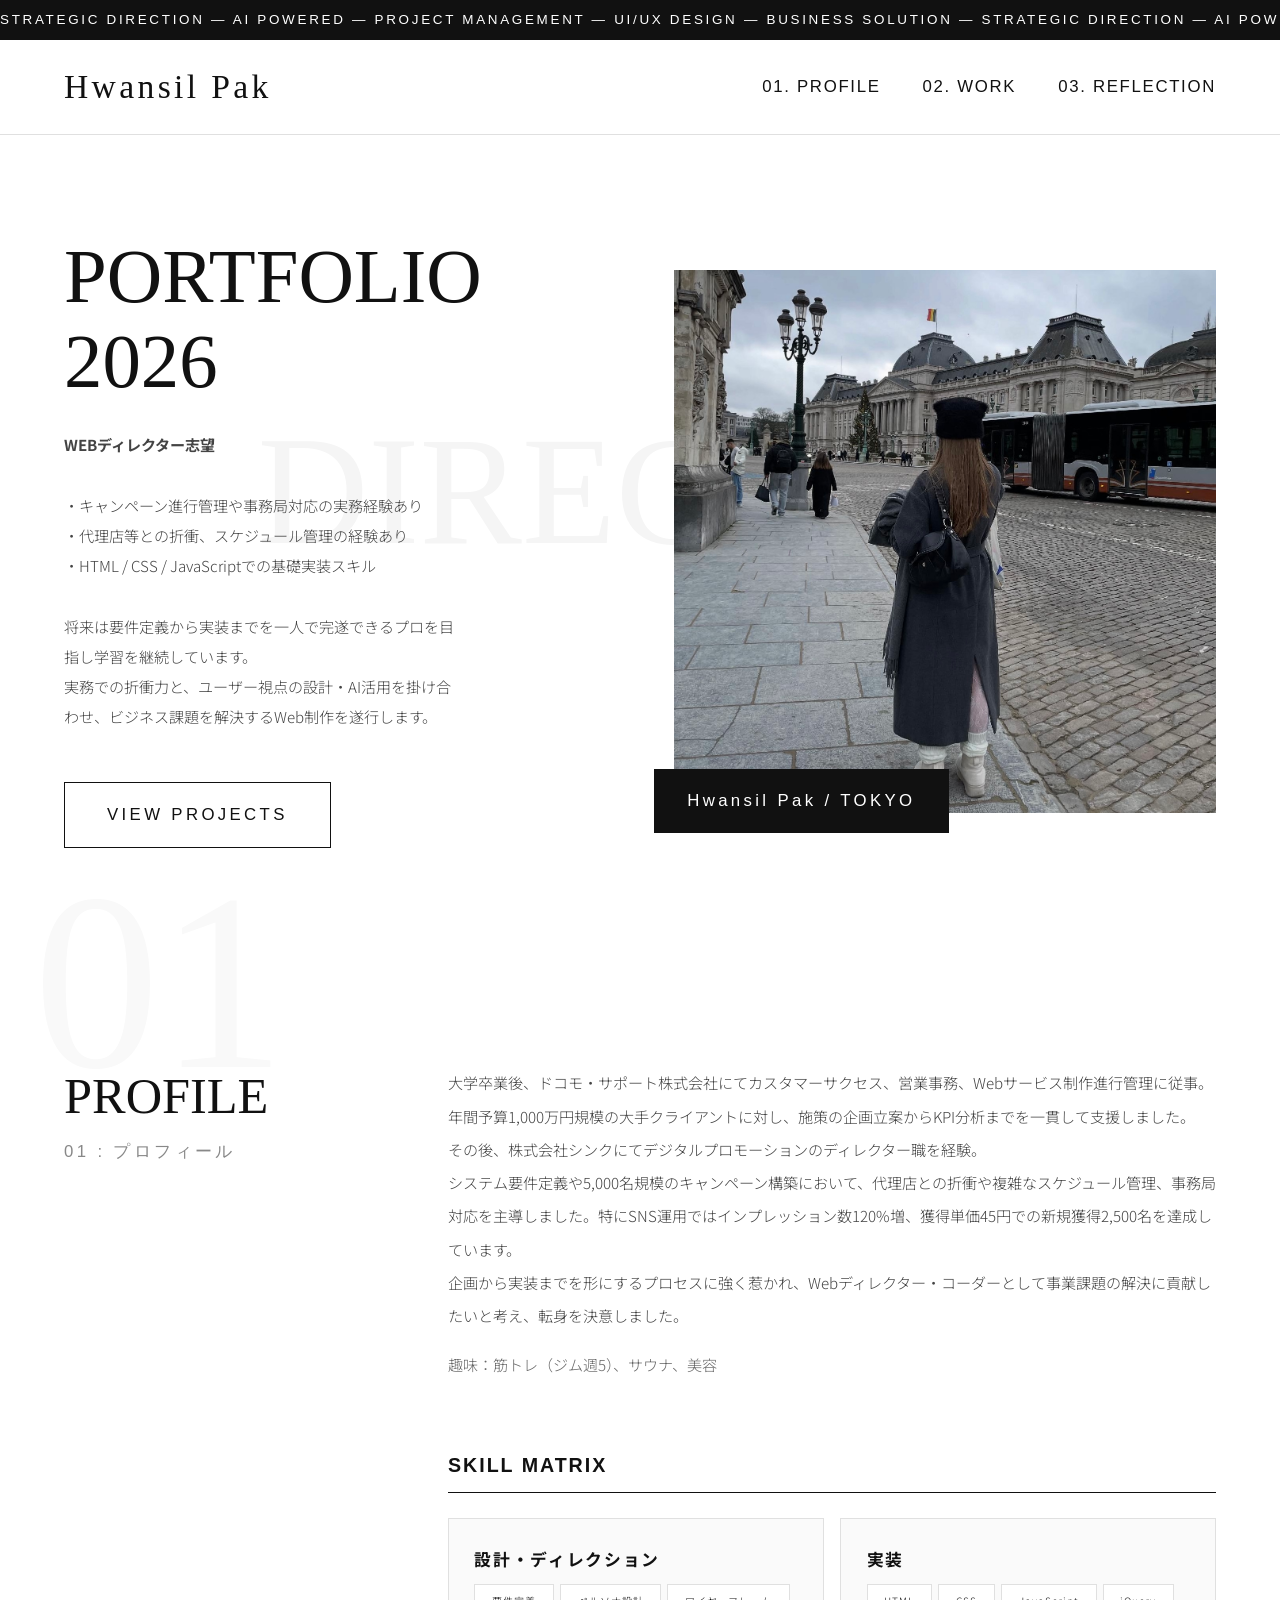
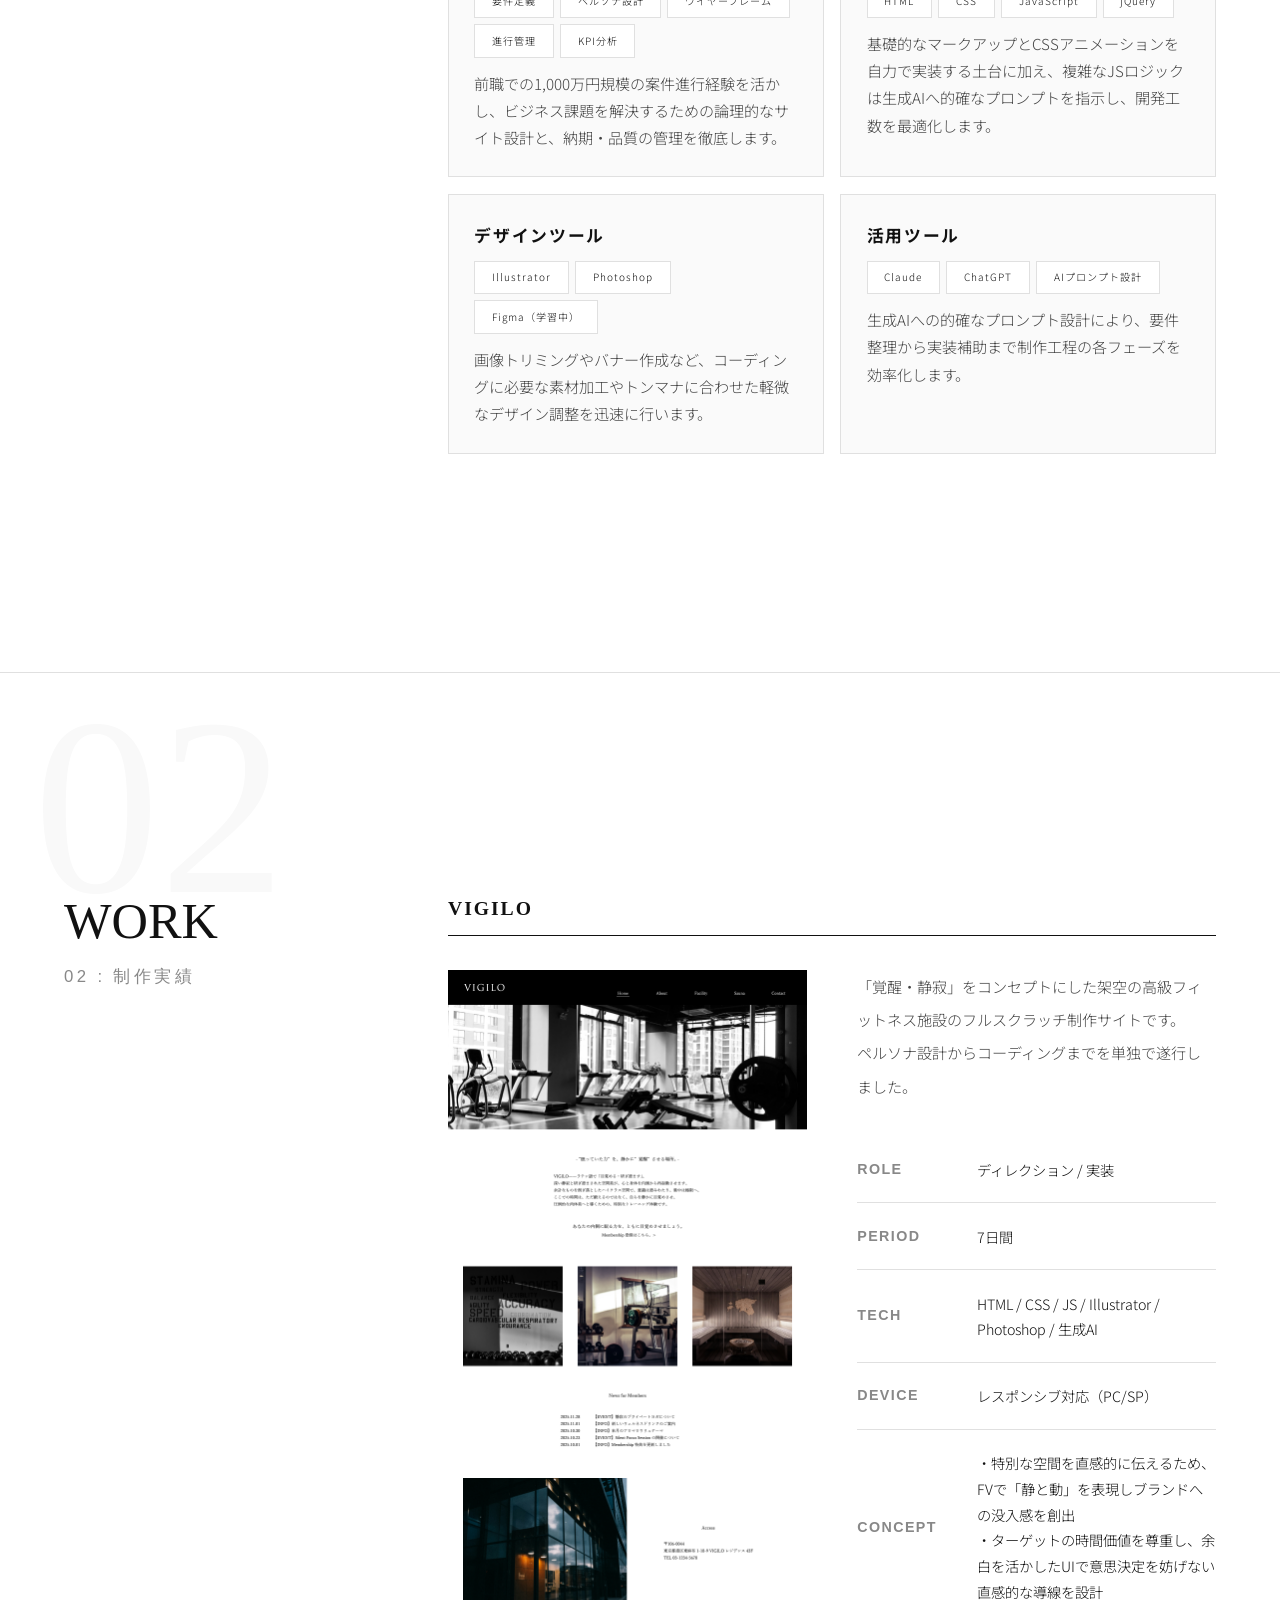
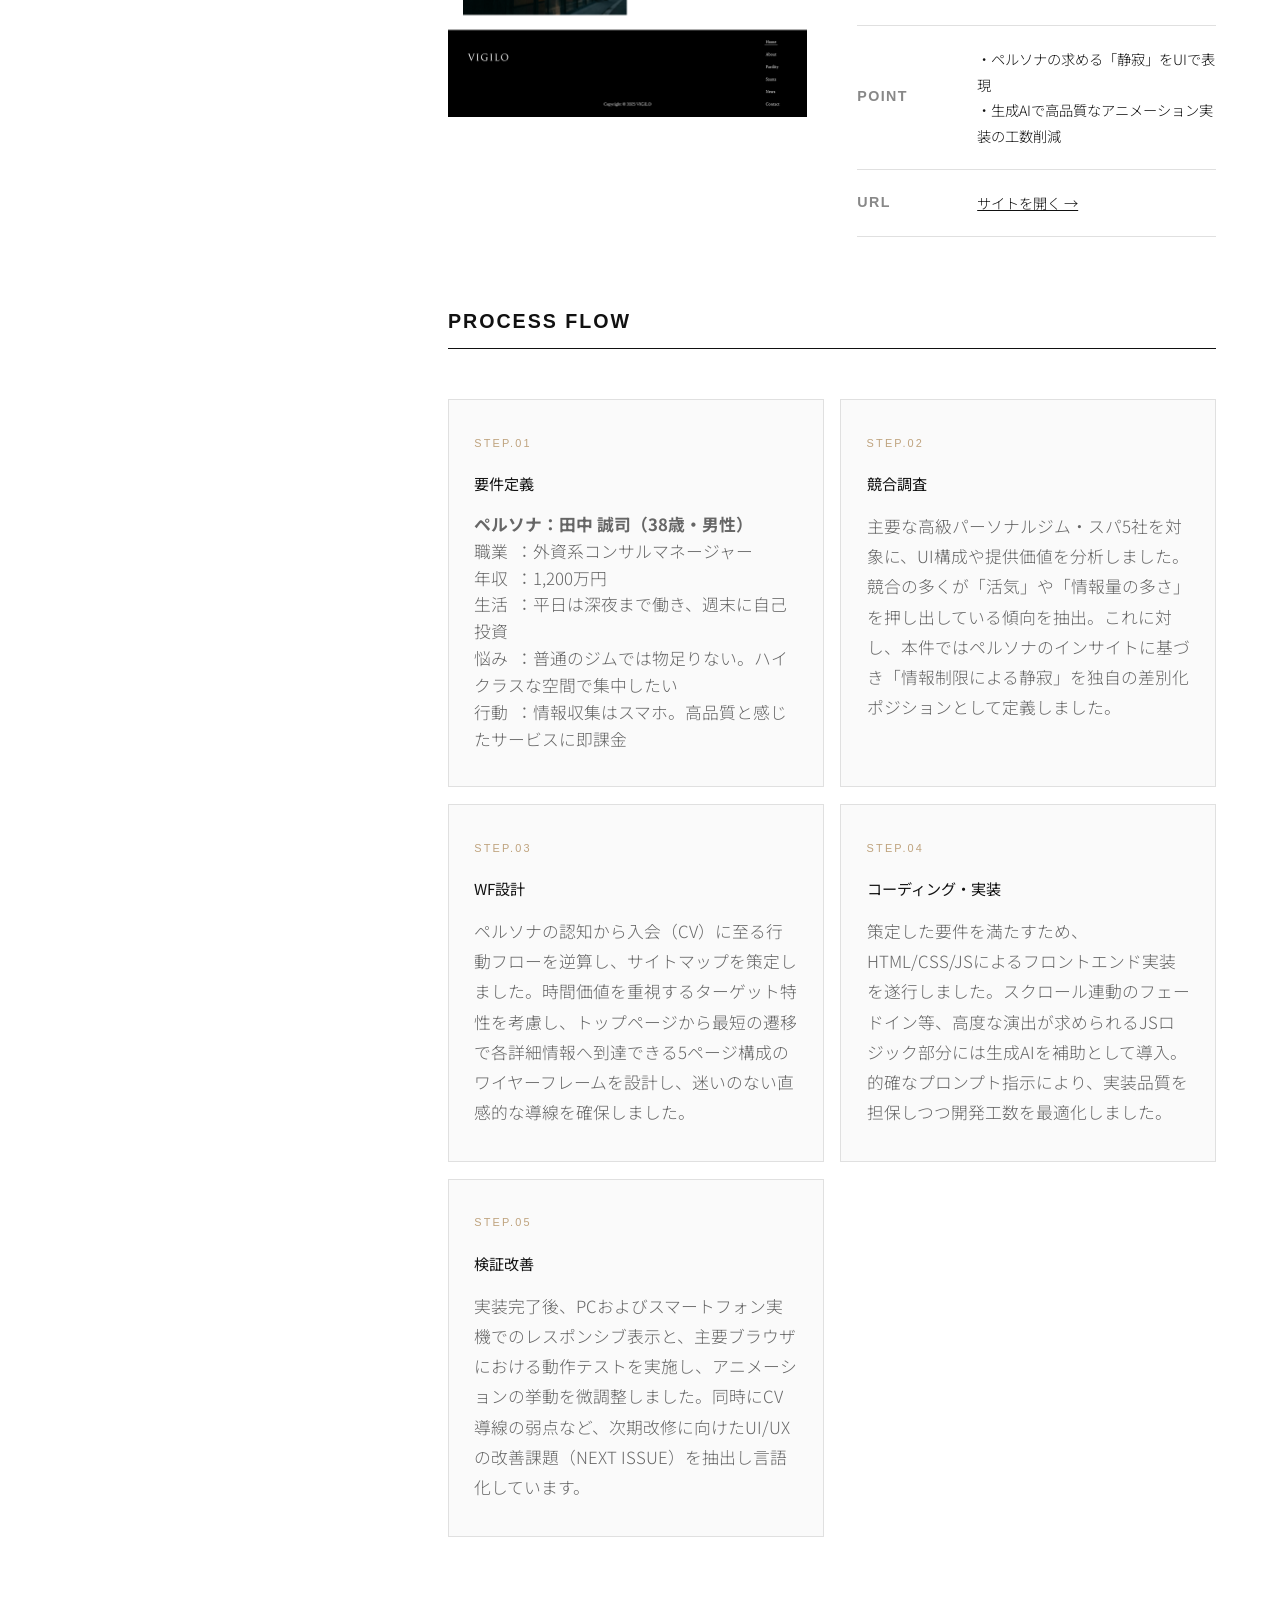
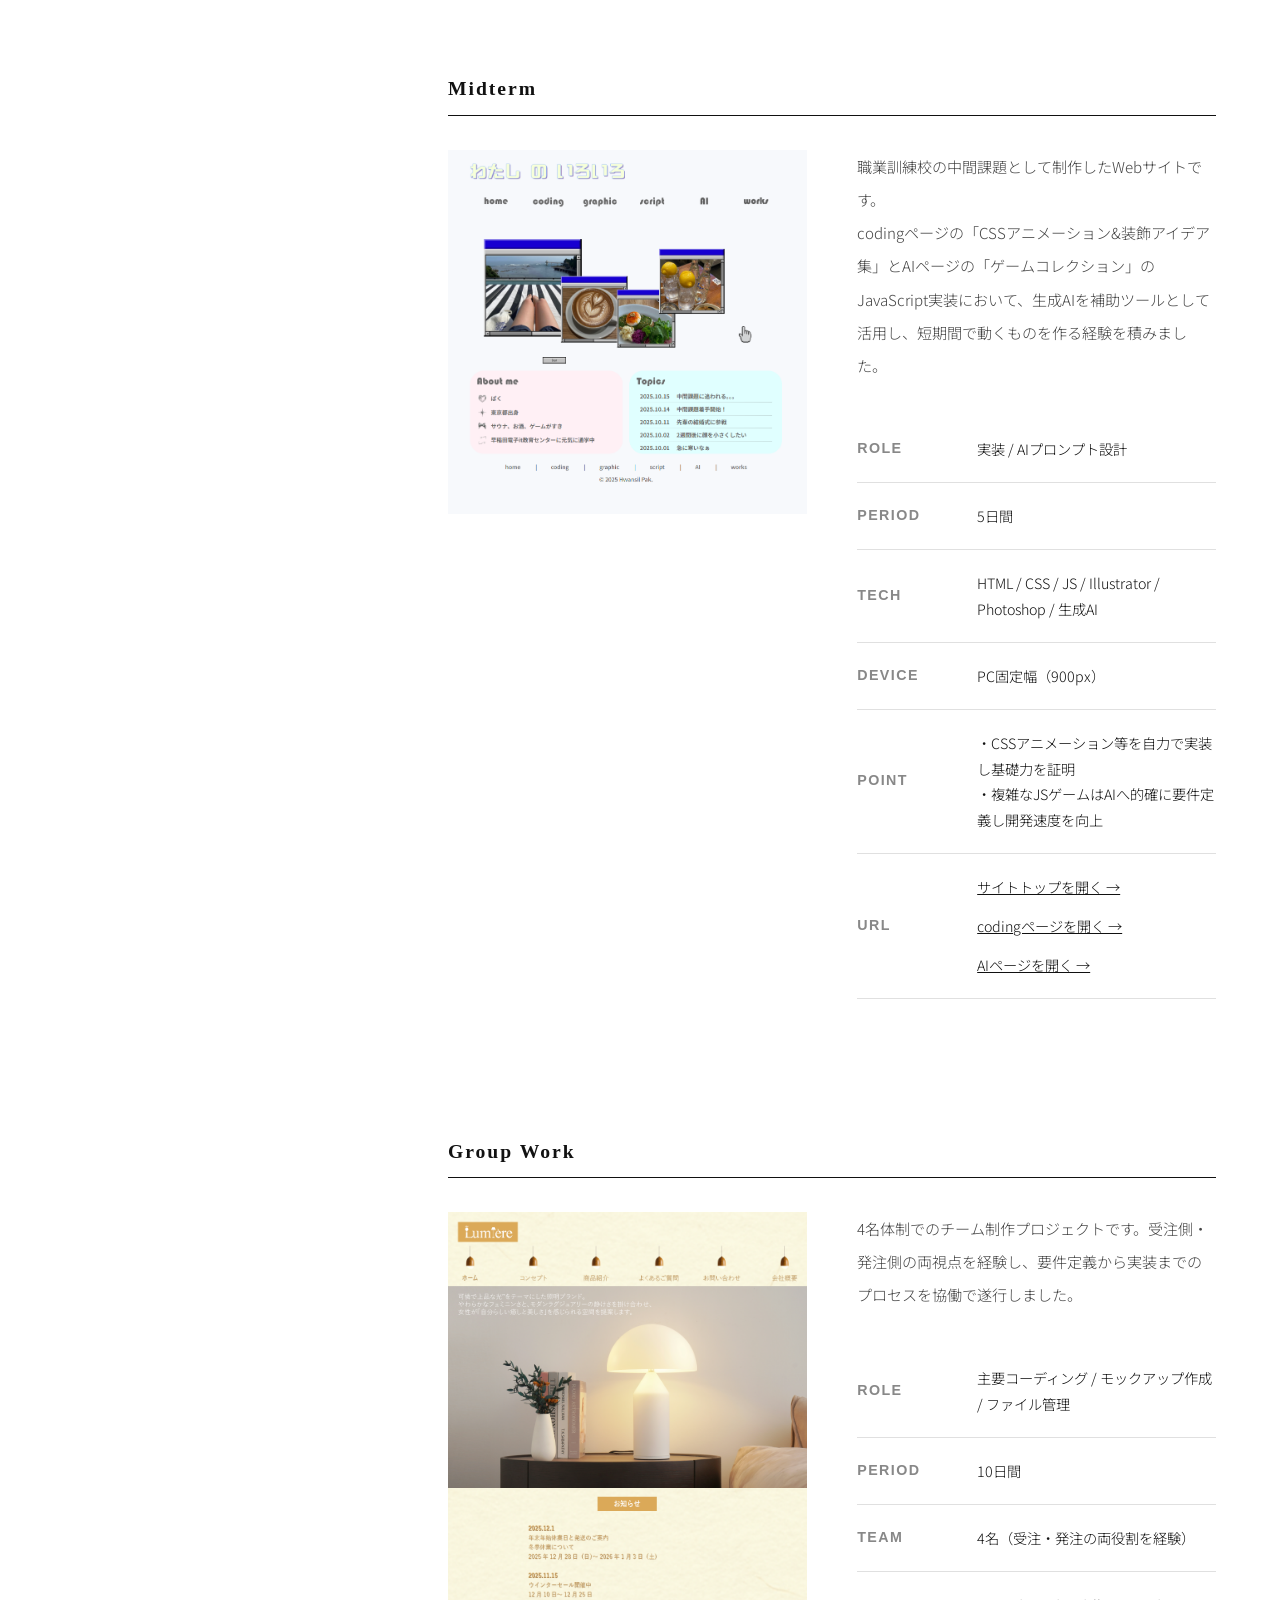
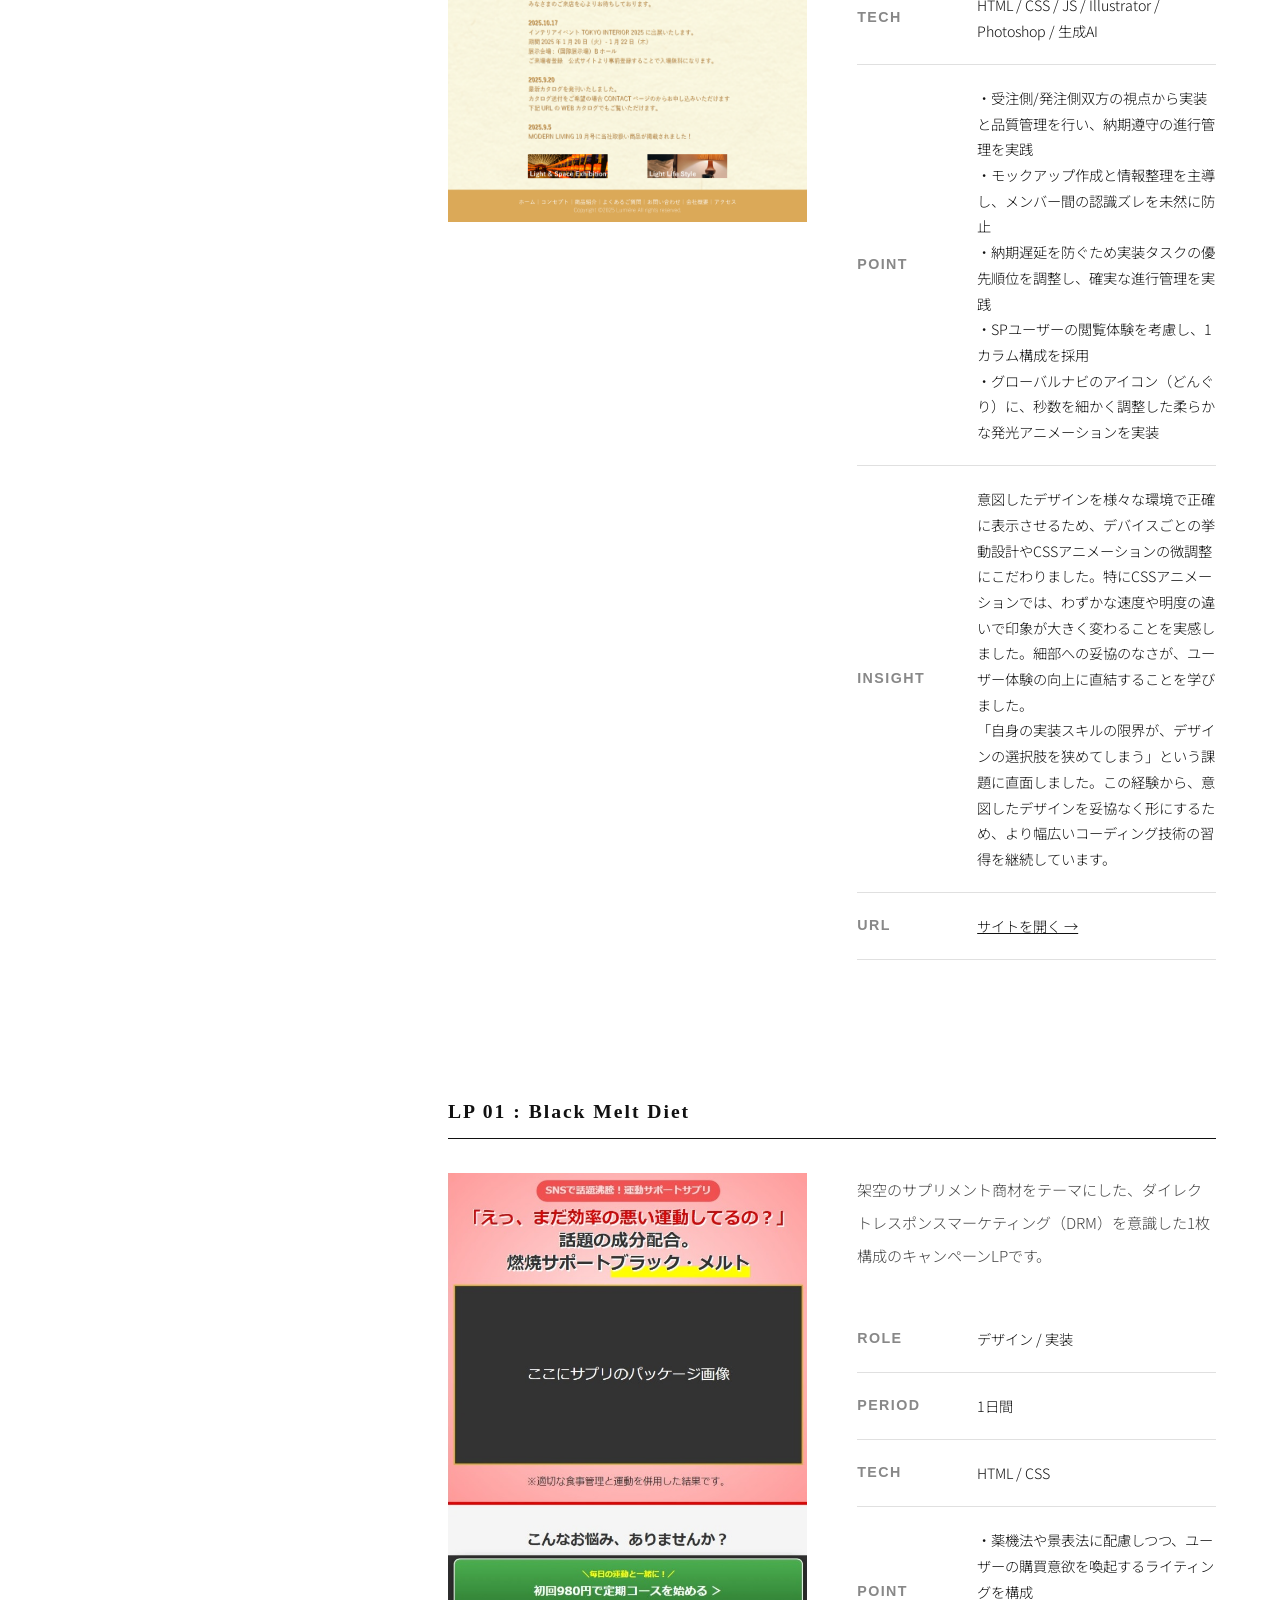
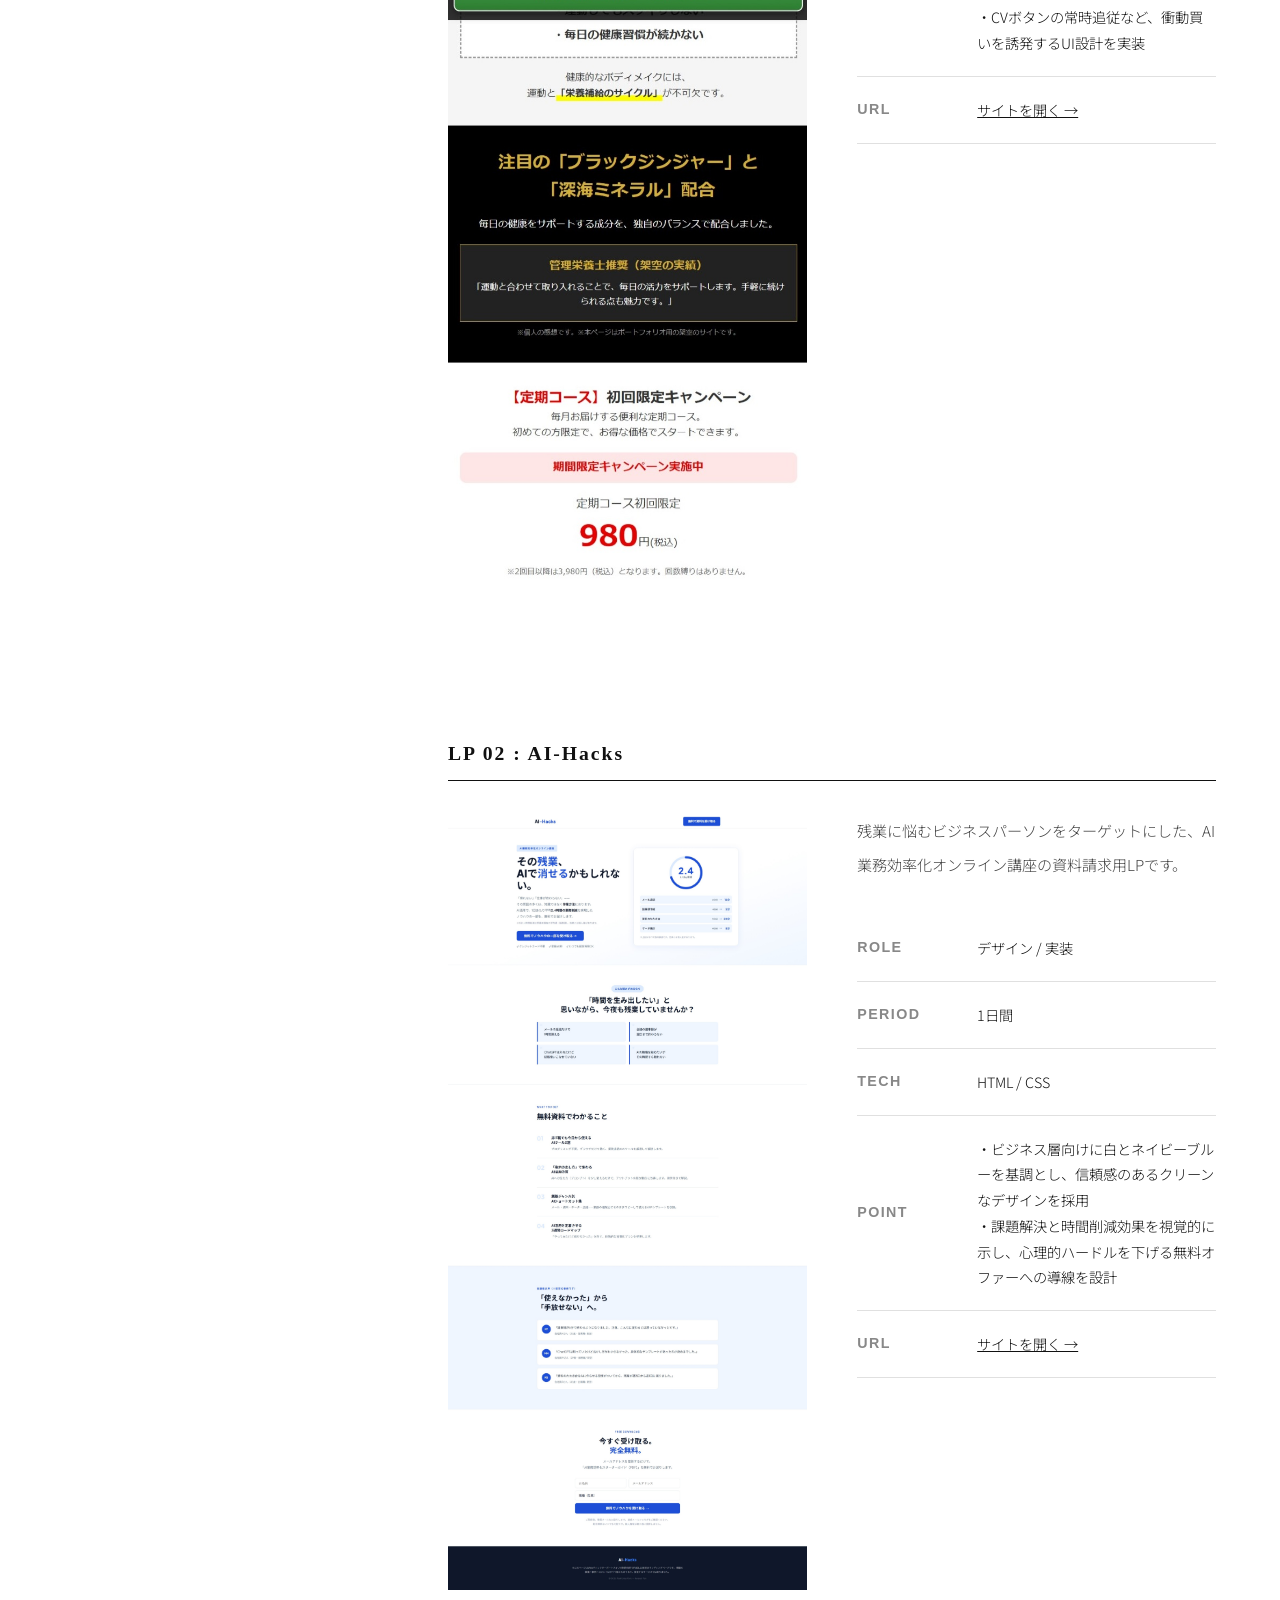
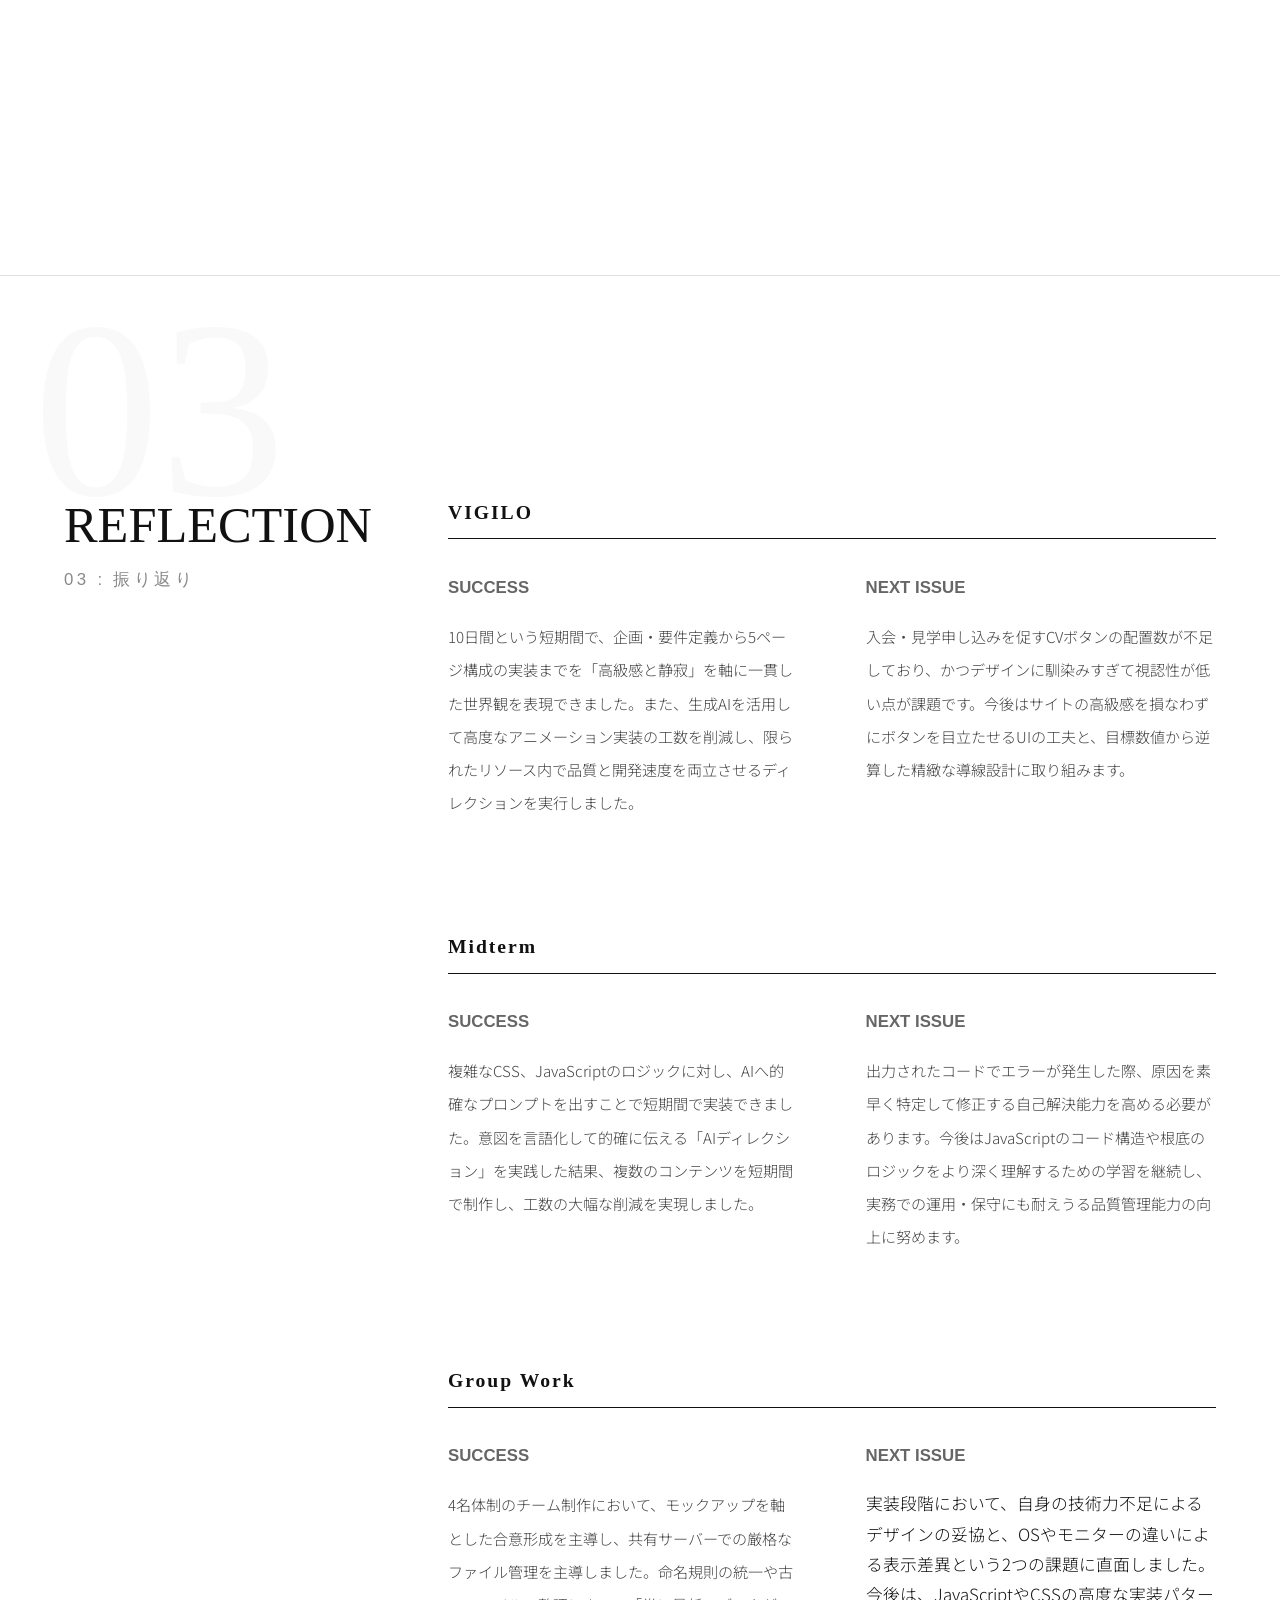
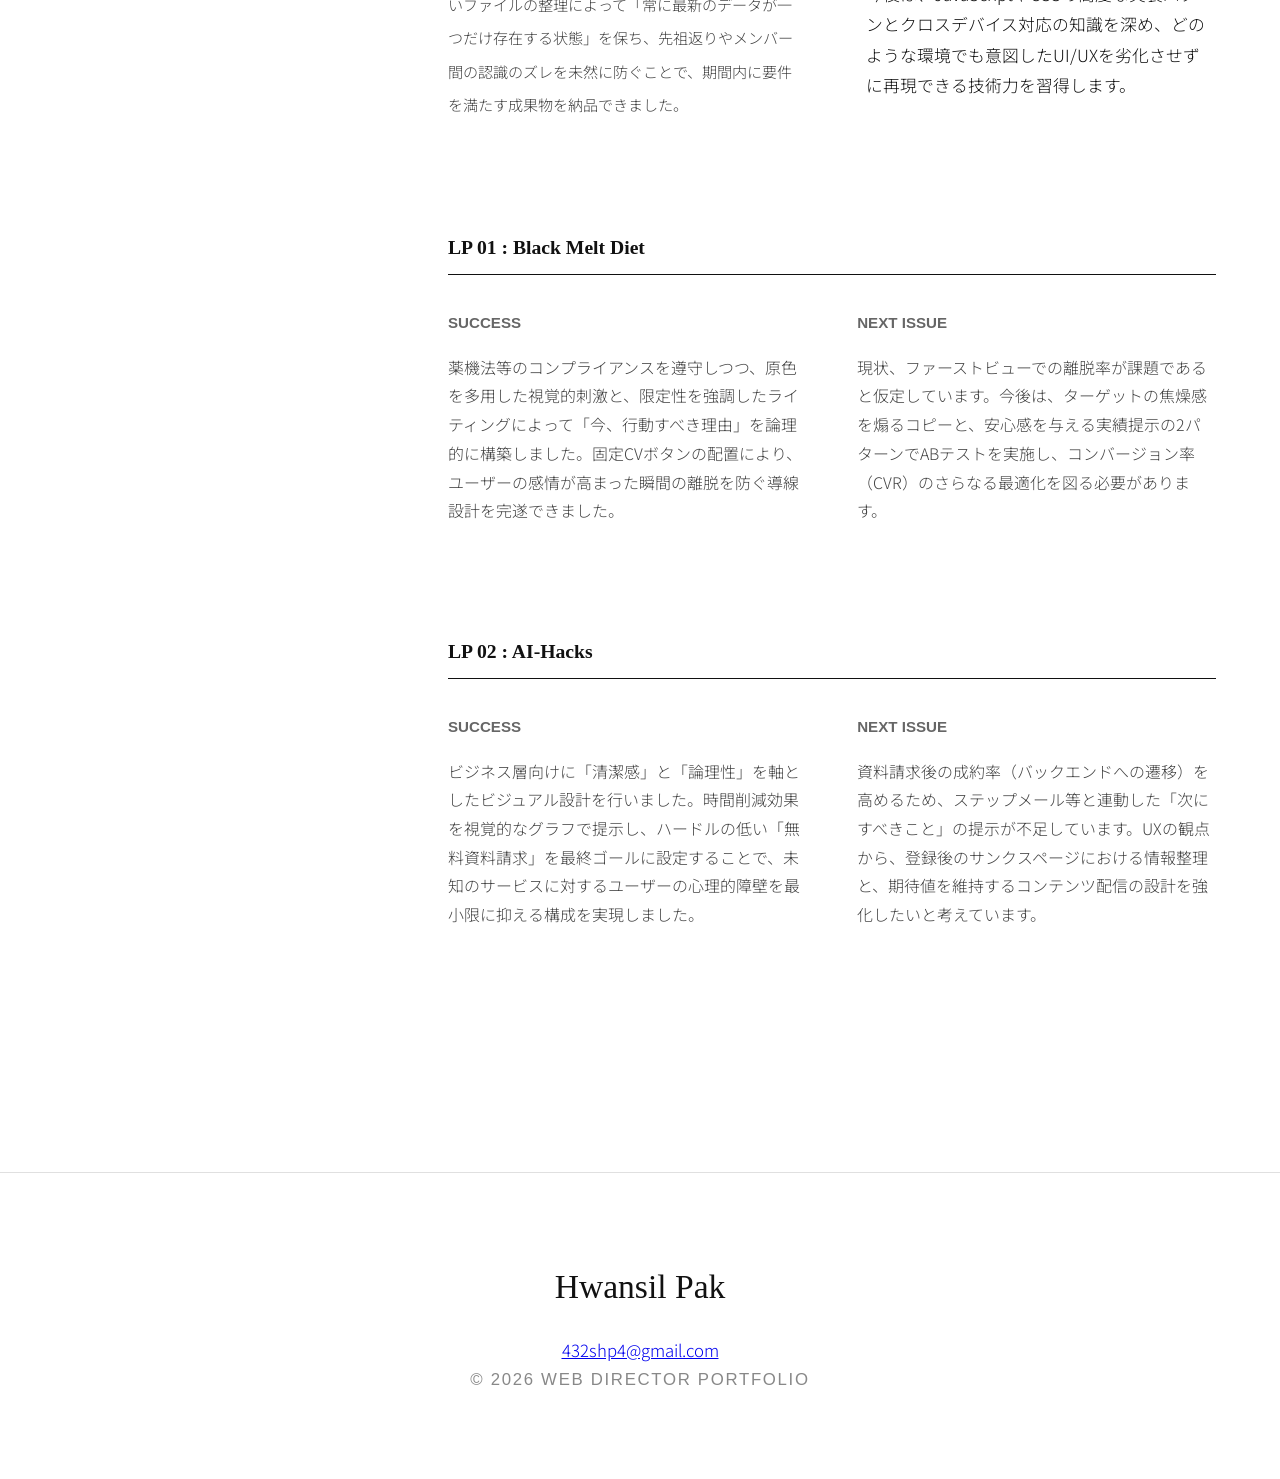
==== index.html @ da38ed12 "Add files via upload" ====
<!DOCTYPE html>
<html lang="ja">
<head>
<meta charset="UTF-8">
<meta name="viewport" content="width=device-width, initial-scale=1.0">
<title>Hwansil Pak | WEB Director Portfolio</title>
<link rel="stylesheet" href="style.css">
</head>
<body>

<div class="marquee-container">
  <div class="marquee-text">
    STRATEGIC DIRECTION — AI POWERED — PROJECT MANAGEMENT — UI/UX DESIGN — BUSINESS SOLUTION — 
    STRATEGIC DIRECTION — AI POWERED — PROJECT MANAGEMENT — UI/UX DESIGN — BUSINESS SOLUTION — 
  </div>
</div>

<nav>
  <a href="#" class="nav-logo en-serif">Hwansil Pak</a>
  <ul class="nav-links en-sans">
    <li><a href="#keyword01">01. Profile</a></li>
    <li><a href="#keyword02">02. Work</a></li>
    <li><a href="#keyword03">03. Reflection</a></li>
  </ul>
</nav>

<section class="hero">
  <div class="hero-bg-text en-serif">DIRECTOR</div>
  <div class="hero-grid">
    <div class="hero-left">
      <h1 class="en-serif">PORTFOLIO<br>2026</h1>
      <p style="margin-bottom: 3rem; line-height: 2;">
        <strong>WEBディレクター志望</strong><br><br>
        ・キャンペーン進行管理や事務局対応の実務経験あり<br>
        ・代理店等との折衝、スケジュール管理の経験あり<br>
        ・HTML / CSS / JavaScriptでの基礎実装スキル<br><br>
        将来は要件定義から実装までを一人で完遂できるプロを目指し学習を継続しています。<br>
        実務での折衝力と、ユーザー視点の設計・AI活用を掛け合わせ、ビジネス課題を解決するWeb制作を遂行します。
      </p>
      <a href="#keyword02" class="hero-btn en-sans">View Projects</a>
    </div>
    <div class="hero-right">
      <div class="img-placeholder">
        <img src="images/profile.jpg" alt="profileimage">
      </div>
      <div class="hero-tag en-sans">Hwansil Pak / TOKYO</div>
    </div>
  </div>
</section>

<section class="fashion-sec" id="keyword01">
  <div class="bg-num en-serif">01</div>
  <div class="sec-inner">
    <div class="sec-title">
      <h2 class="en-serif">PROFILE</h2>
      <span class="en-sans">01 : プロフィール</span>
    </div>
    
    <div>
      <div style="margin-bottom: 4rem;">
        <p class="phil-text">
          大学卒業後、ドコモ・サポート株式会社にてカスタマーサクセス、営業事務、Webサービス制作進行管理に従事。<br>
          年間予算1,000万円規模の大手クライアントに対し、施策の企画立案からKPI分析までを一貫して支援しました。<br>
          その後、株式会社シンクにてデジタルプロモーションのディレクター職を経験。<br>
          システム要件定義や5,000名規模のキャンペーン構築において、代理店との折衝や複雑なスケジュール管理、事務局対応を主導しました。特にSNS運用ではインプレッション数120%増、獲得単価45円での新規獲得2,500名を達成しています。<br>
          企画から実装までを形にするプロセスに強く惹かれ、Webディレクター・コーダーとして事業課題の解決に貢献したいと考え、転身を決意しました。<br>
          <span style="display:block; margin-top:1em; color:#666;">趣味：筋トレ（ジム週5）、サウナ、美容</span>
        </p>
      </div>
      
      <div>
        <h3 class="en-sans" style="letter-spacing: 0.1em; border-bottom: 1px solid var(--ink); padding-bottom: 0.5rem;">SKILL MATRIX</h3>
        <div style="display:grid; grid-template-columns: repeat(auto-fit, minmax(280px, 1fr)); gap:1rem; margin-top:1.5rem;">

          <div class="process-box" style="padding:1.5rem;">
            <p style="font-weight:bold; letter-spacing:0.1em; margin:0 0 10px; color:var(--ink);">設計・ディレクション</p>
            <div style="display:flex; flex-wrap:wrap; gap:6px; margin-bottom:12px;">
              <span class="chip">要件定義</span>
              <span class="chip">ペルソナ設計</span>
              <span class="chip">ワイヤーフレーム</span>
              <span class="chip">進行管理</span>
              <span class="chip">KPI分析</span>
            </div>
            <p class="phil-text" style="line-height:1.8; margin:0;">
              前職での1,000万円規模の案件進行経験を活かし、ビジネス課題を解決するための論理的なサイト設計と、納期・品質の管理を徹底します。
            </p>
          </div>

          <div class="process-box" style="padding:1.5rem;">
            <p style="font-weight:bold; letter-spacing:0.1em; margin:0 0 10px; color:var(--ink);">実装</p>
            <div style="display:flex; flex-wrap:wrap; gap:6px; margin-bottom:12px;">
              <span class="chip">HTML</span>
              <span class="chip">CSS</span>
              <span class="chip">JavaScript</span>
              <span class="chip">jQuery</span>
            </div>
            <p class="phil-text" style="line-height:1.8; margin:0;">
              基礎的なマークアップとCSSアニメーションを自力で実装する土台に加え、複雑なJSロジックは生成AIへ的確なプロンプトを指示し、開発工数を最適化します。
            </p>
          </div>

          <div class="process-box" style="padding:1.5rem;">
            <p style="font-weight:bold; letter-spacing:0.1em; margin:0 0 10px; color:var(--ink);">デザインツール</p>
            <div style="display:flex; flex-wrap:wrap; gap:6px; margin-bottom:12px;">              
              <span class="chip">Illustrator</span>
              <span class="chip">Photoshop</span>
              <span class="chip">Figma（学習中）</span>
            </div>
            <p class="phil-text" style="line-height:1.8; margin:0;">
              画像トリミングやバナー作成など、コーディングに必要な素材加工やトンマナに合わせた軽微なデザイン調整を迅速に行います。
            </p>
          </div>

          <div class="process-box" style="padding:1.5rem;">
            <p style="font-weight:bold; letter-spacing:0.1em; margin:0 0 10px; color:var(--ink);">活用ツール</p>
            <div style="display:flex; flex-wrap:wrap; gap:6px; margin-bottom:12px;">
              <span class="chip">Claude</span>
              <span class="chip">ChatGPT</span>
              <span class="chip">AIプロンプト設計</span>
            </div>
            <p class="phil-text" style="line-height:1.8; margin:0;">
              生成AIへの的確なプロンプト設計により、要件整理から実装補助まで制作工程の各フェーズを効率化します。
            </p>
          </div>

        </div>
      </div>
    </div>
  </div>
</section>

<section class="fashion-sec" id="keyword02">
  <div class="bg-num en-serif">02</div>
  <div class="sec-inner">
    <div class="sec-title">
      <h2 class="en-serif">WORK</h2>
      <span class="en-sans"> 02 : 制作実績</span>
    </div>
    <div>
      <h3 class="en-serif" style="letter-spacing: 0.1em; border-bottom: 1px solid var(--ink); padding-bottom: 0.5rem; margin-bottom: 2rem;">VIGILO</h3>
      <div class="work-grid">
        <div class="img-placeholder">
          <img src="images/comp.png" alt="profileimage">
        </div>
        <div class="work-info">
          <p class="phil-text">「覚醒・静寂」をコンセプトにした架空の高級フィットネス施設のフルスクラッチ制作サイトです。<br>
          ペルソナ設計からコーディングまでを単独で遂行しました。</p>
          <table>
            <tr><th class="en-sans">ROLE</th><td>ディレクション / 実装</td></tr>
            <tr><th class="en-sans">PERIOD</th><td>7日間</td></tr>
            <tr><th class="en-sans">TECH</th><td>HTML / CSS / JS / Illustrator / Photoshop / 生成AI</td></tr>
            <tr><th class="en-sans">DEVICE</th><td>レスポンシブ対応（PC/SP）</td></tr>
            <tr><th class="en-sans">CONCEPT</th><td>・特別な空間を直感的に伝えるため、FVで「静と動」を表現しブランドへの没入感を創出<br>・ターゲットの時間価値を尊重し、余白を活かしたUIで意思決定を妨げない直感的な導線を設計</td></tr>
            <tr><th class="en-sans">POINT</th><td>・ペルソナの求める「静寂」をUIで表現<br>・生成AIで高品質なアニメーション実装の工数削減</td></tr>
            <tr><th class="en-sans">URL</th><td><a href="https://portfolio-one-zeta-1lyosfmasb.vercel.app/" target="_blank" rel="noopener noreferrer" style="color:#111;">サイトを開く →</a></td></tr>
          </table>
        </div>
      </div>
      <h3 class="en-sans" style="letter-spacing: 0.1em; border-bottom: 1px solid var(--ink); padding-bottom: 0.5rem;">PROCESS FLOW</h3>
      <div class="process-flow">
        <div class="process-box">
          <span class="p-num en-sans">STEP.01</span>
          <h4 class="p-title">要件定義</h4>
          <div class="p-desc" style="line-height: 1.6;">
            <strong>ペルソナ：田中 誠司（38歳・男性）</strong><br>
            <span style="display:inline-block; width:2.5em;">職業</span>：外資系コンサルマネージャー<br>
            <span style="display:inline-block; width:2.5em;">年収</span>：1,200万円<br>
            <span style="display:inline-block; width:2.5em;">生活</span>：平日は深夜まで働き、週末に自己投資<br>
            <span style="display:inline-block; width:2.5em;">悩み</span>：普通のジムでは物足りない。ハイクラスな空間で集中したい<br>
            <span style="display:inline-block; width:2.5em;">行動</span>：情報収集はスマホ。高品質と感じたサービスに即課金
          </div>
        </div>
        <div class="process-box">
          <span class="p-num en-sans">STEP.02</span>
          <h4 class="p-title">競合調査</h4>
          <p class="p-desc">主要な高級パーソナルジム・スパ5社を対象に、UI構成や提供価値を分析しました。競合の多くが「活気」や「情報量の多さ」を押し出している傾向を抽出。これに対し、本件ではペルソナのインサイトに基づき「情報制限による静寂」を独自の差別化ポジションとして定義しました。</p>
        </div>
        <div class="process-box">
          <span class="p-num en-sans">STEP.03</span>
          <h4 class="p-title">WF設計</h4>
          <p class="p-desc">ペルソナの認知から入会（CV）に至る行動フローを逆算し、サイトマップを策定しました。時間価値を重視するターゲット特性を考慮し、トップページから最短の遷移で各詳細情報へ到達できる5ページ構成のワイヤーフレームを設計し、迷いのない直感的な導線を確保しました。</p>
        </div>
        <div class="process-box">
          <span class="p-num en-sans">STEP.04</span>
          <h4 class="p-title">コーディング・実装</h4>
          <p class="p-desc">策定した要件を満たすため、HTML/CSS/JSによるフロントエンド実装を遂行しました。スクロール連動のフェードイン等、高度な演出が求められるJSロジック部分には生成AIを補助として導入。的確なプロンプト指示により、実装品質を担保しつつ開発工数を最適化しました。</p>
        </div>
        <div class="process-box">
          <span class="p-num en-sans">STEP.05</span>
          <h4 class="p-title">検証改善</h4>
          <p class="p-desc">実装完了後、PCおよびスマートフォン実機でのレスポンシブ表示と、主要ブラウザにおける動作テストを実施し、アニメーションの挙動を微調整しました。同時にCV導線の弱点など、次期改修に向けたUI/UXの改善課題（NEXT ISSUE）を抽出し言語化しています。</p>
        </div>
      </div>
      <h3 class="en-serif" style="letter-spacing: 0.1em; border-bottom: 1px solid var(--ink); padding-bottom: 0.5rem; margin-bottom: 2rem; margin-top: 8rem;">Midterm</h3>
      <div class="work-grid">
        <div class="img-placeholder">
          <img src="images/midterm_comp.png" alt="profileimage">
        </div>
        <div class="work-info">
          <p class="phil-text">職業訓練校の中間課題として制作したWebサイトです。<br>
          codingページの「CSSアニメーション&装飾アイデア集」とAIページの「ゲームコレクション」のJavaScript実装において、生成AIを補助ツールとして活用し、短期間で動くものを作る経験を積みました。</p>
          <table>
            <tr><th class="en-sans">ROLE</th><td>実装 / AIプロンプト設計</td></tr>
            <tr><th class="en-sans">PERIOD</th><td>5日間</td></tr>
            <tr><th class="en-sans">TECH</th><td>HTML / CSS / JS / Illustrator / Photoshop / 生成AI</td></tr>
            <tr><th class="en-sans">DEVICE</th><td>PC固定幅（900px）</td></tr>
            <tr><th class="en-sans">POINT</th><td>・CSSアニメーション等を自力で実装し基礎力を証明<br>・複雑なJSゲームはAIへ的確に要件定義し開発速度を向上</td></tr>
            <tr><th class="en-sans">URL</th><td>
              <a href="https://432shp.github.io/midterm/" target="_blank" rel="noopener noreferrer" style="color:#111;">サイトトップを開く →</a><br>
              <a href="https://432shp.github.io/midterm/coding/" target="_blank" rel="noopener noreferrer" style="color:#111; display:inline-block; margin-top:0.8rem;">codingページを開く →</a><br>
              <a href="https://432shp.github.io/midterm/ai/" target="_blank" rel="noopener noreferrer" style="color:#111; display:inline-block; margin-top:0.8rem;">AIページを開く →</a>
            </td></tr>
          </table>
        </div>
      </div>
      <h3 class="en-serif" style="letter-spacing: 0.1em; border-bottom: 1px solid var(--ink); padding-bottom: 0.5rem; margin-bottom: 2rem; margin-top: 8rem;">Group Work</h3>
      <div class="work-grid">
        <div class="img-placeholder">
          <img src="images/group_comp.png" alt="groupwork">
        </div>
        <div class="work-info">
          <p class="phil-text">4名体制でのチーム制作プロジェクトです。受注側・発注側の両視点を経験し、要件定義から実装までのプロセスを協働で遂行しました。</p>
          <table>
            <tr><th class="en-sans">ROLE</th><td>主要コーディング / モックアップ作成 / ファイル管理</td></tr>
            <tr><th class="en-sans">PERIOD</th><td>10日間</td></tr>
            <tr><th class="en-sans">TEAM</th><td>4名（受注・発注の両役割を経験）</td></tr>
            <tr><th class="en-sans">TECH</th><td>HTML / CSS / JS / Illustrator / Photoshop / 生成AI</td></tr>
            <tr><th class="en-sans">POINT</th><td>
              ・受注側/発注側双方の視点から実装と品質管理を行い、納期遵守の進行管理を実践<br>
              ・モックアップ作成と情報整理を主導し、メンバー間の認識ズレを未然に防止<br>
              ・納期遅延を防ぐため実装タスクの優先順位を調整し、確実な進行管理を実践<br>
              ・SPユーザーの閲覧体験を考慮し、1カラム構成を採用<br>
              ・グローバルナビのアイコン（どんぐり）に、秒数を細かく調整した柔らかな発光アニメーションを実装<br>
            </td></tr>
            <tr><th class="en-sans">INSIGHT</th><td>
              意図したデザインを様々な環境で正確に表示させるため、デバイスごとの挙動設計やCSSアニメーションの微調整にこだわりました。特にCSSアニメーションでは、わずかな速度や明度の違いで印象が大きく変わることを実感しました。細部への妥協のなさが、ユーザー体験の向上に直結することを学びました。<br>
              「自身の実装スキルの限界が、デザインの選択肢を狭めてしまう」という課題に直面しました。この経験から、意図したデザインを妥協なく形にするため、より幅広いコーディング技術の習得を継続しています。
            </td></tr>
            <tr><th class="en-sans">URL</th><td><a href="https://432shp.github.io/groupwork/" target="_blank" rel="noopener noreferrer" style="color:#111;">サイトを開く →</a></td></tr>
          </table>
        </div>
      </div>
      <h3 class="en-serif" style="letter-spacing: 0.1em; border-bottom: 1px solid var(--ink); padding-bottom: 0.5rem; margin-bottom: 2rem; margin-top: 8rem;">LP 01 : Black Melt Diet</h3>
      <div class="work-grid">
        <div class="img-placeholder" style="height: auto;">
          <img src="images/blackmelt_comp.jpeg" alt="Black Melt Diet LP">
        </div>
        <div class="work-info">
          <p class="phil-text">架空のサプリメント商材をテーマにした、ダイレクトレスポンスマーケティング（DRM）を意識した1枚構成のキャンペーンLPです。</p>
          <table>
            <tr><th class="en-sans">ROLE</th><td>デザイン / 実装</td></tr>
            <tr><th class="en-sans">PERIOD</th><td>1日間</td></tr>
            <tr><th class="en-sans">TECH</th><td>HTML / CSS</td></tr>
            <tr><th class="en-sans">POINT</th><td>
              ・薬機法や景表法に配慮しつつ、ユーザーの購買意欲を喚起するライティングを構成<br>
              ・CVボタンの常時追従など、衝動買いを誘発するUI設計を実装
            </td></tr>
            <tr><th class="en-sans">URL</th><td><a href="https://432shp.github.io/blackmelt/" target="_blank" rel="noopener noreferrer" style="color:#111;">サイトを開く →</a></td></tr>
          </table>
        </div>
      </div>

      <h3 class="en-serif" style="letter-spacing: 0.1em; border-bottom: 1px solid var(--ink); padding-bottom: 0.5rem; margin-bottom: 2rem; margin-top: 8rem;">LP 02 : AI-Hacks</h3>
      <div class="work-grid">
        <div class="img-placeholder" style="height: auto;">
          <img src="images/aihacks_comp.jpeg" alt="AI-Hacks LP">
        </div>
        <div class="work-info">
          <p class="phil-text">残業に悩むビジネスパーソンをターゲットにした、AI業務効率化オンライン講座の資料請求用LPです。</p>
          <table>
            <tr><th class="en-sans">ROLE</th><td>デザイン / 実装</td></tr>
            <tr><th class="en-sans">PERIOD</th><td>1日間</td></tr>
            <tr><th class="en-sans">TECH</th><td>HTML / CSS</td></tr>
            <tr><th class="en-sans">POINT</th><td>
              ・ビジネス層向けに白とネイビーブルーを基調とし、信頼感のあるクリーンなデザインを採用<br>
              ・課題解決と時間削減効果を視覚的に示し、心理的ハードルを下げる無料オファーへの導線を設計
            </td></tr>
            <tr><th class="en-sans">URL</th><td><a href="https://432shp.github.io/aihacks/" target="_blank" rel="noopener noreferrer" style="color:#111;">サイトを開く →</a></td></tr>
          </table>
        </div>
      </div>
    </div>
  </div>
</section>

<section class="fashion-sec" id="keyword03">
  <div class="bg-num en-serif">03</div>
  <div class="sec-inner">
    <div class="sec-title">
      <h2 class="en-serif">REFLECTION</h2>
      <span class="en-sans"> 03 : 振り返り</span>
    </div>
    <div>
      <h3 class="en-serif" style="letter-spacing: 0.1em; border-bottom: 1px solid var(--ink); padding-bottom: 0.5rem; margin-bottom: 2rem;">VIGILO</h3>
      <div class="phil-content" style="margin-bottom: 5rem;">
        <div>
          <h4 class="en-sans" style="margin-bottom: 1rem;">SUCCESS</h4>
          <p class="phil-text">10日間という短期間で、企画・要件定義から5ページ構成の実装までを「高級感と静寂」を軸に一貫した世界観を表現できました。また、生成AIを活用して高度なアニメーション実装の工数を削減し、限られたリソース内で品質と開発速度を両立させるディレクションを実行しました。</p>
        </div>
        <div>
          <h4 class="en-sans" style="margin-bottom: 1rem;">NEXT ISSUE</h4>
          <p class="phil-text">入会・見学申し込みを促すCVボタンの配置数が不足しており、かつデザインに馴染みすぎて視認性が低い点が課題です。今後はサイトの高級感を損なわずにボタンを目立たせるUIの工夫と、目標数値から逆算した精緻な導線設計に取り組みます。</p>
        </div>
      </div>

      <h3 class="en-serif" style="letter-spacing: 0.1em; border-bottom: 1px solid var(--ink); padding-bottom: 0.5rem; margin-bottom: 2rem;">Midterm</h3>
      <div class="phil-content" style="margin-bottom: 5rem;">
        <div>
          <h4 class="en-sans" style="margin-bottom: 1rem;">SUCCESS</h4>
          <p class="phil-text">複雑なCSS、JavaScriptのロジックに対し、AIへ的確なプロンプトを出すことで短期間で実装できました。意図を言語化して的確に伝える「AIディレクション」を実践した結果、複数のコンテンツを短期間で制作し、工数の大幅な削減を実現しました。</p>
        </div>
        <div>
          <h4 class="en-sans" style="margin-bottom: 1rem;">NEXT ISSUE</h4>
          <p class="phil-text">出力されたコードでエラーが発生した際、原因を素早く特定して修正する自己解決能力を高める必要があります。今後はJavaScriptのコード構造や根底のロジックをより深く理解するための学習を継続し、実務での運用・保守にも耐えうる品質管理能力の向上に努めます。</p>
        </div>
      </div>

      <h3 class="en-serif" style="letter-spacing: 0.1em; border-bottom: 1px solid var(--ink); padding-bottom: 0.5rem; margin-bottom: 2rem;">Group Work</h3>
      <div class="phil-content">
        <div>
          <h4 class="en-sans" style="margin-bottom: 1rem;">SUCCESS</h4>
          <p class="phil-text">4名体制のチーム制作において、モックアップを軸とした合意形成を主導し、共有サーバーでの厳格なファイル管理を主導しました。命名規則の統一や古いファイルの整理によって「常に最新のデータが一つだけ存在する状態」を保ち、先祖返りやメンバー間の認識のズレを未然に防ぐことで、期間内に要件を満たす成果物を納品できました。</p>
        </div>
        <div>
          <h4 class="en-sans" style="margin-bottom: 1rem;">NEXT ISSUE</h4>実装段階において、自身の技術力不足によるデザインの妥協と、OSやモニターの違いによる表示差異という2つの課題に直面しました。今後は、JavaScriptやCSSの高度な実装パターンとクロスデバイス対応の知識を深め、どのような環境でも意図したUI/UXを劣化させずに再現できる技術力を習得します。</p>
        </div>
      </div>

      <div class="ref-item" style="margin-top: 5rem;">
        <h3 class="en-serif" style="border-bottom: 1px solid var(--ink); padding-bottom: 0.5rem; margin-bottom: 2rem;">LP 01 : Black Melt Diet</h3>
        <div class="ref-grid" style="display: grid; grid-template-columns: 1fr 1fr; gap: 3rem;">
          <div>
            <h4 class="en-sans" style="font-size: 0.9rem; color: #666; margin-bottom: 1rem;">SUCCESS</h4>
            <p class="phil-text" style="font-size: 0.95rem; line-height: 1.8;">
              薬機法等のコンプライアンスを遵守しつつ、原色を多用した視覚的刺激と、限定性を強調したライティングによって「今、行動すべき理由」を論理的に構築しました。固定CVボタンの配置により、ユーザーの感情が高まった瞬間の離脱を防ぐ導線設計を完遂できました。
            </p>
          </div>
          <div>
            <h4 class="en-sans" style="font-size: 0.9rem; color: #666; margin-bottom: 1rem;">NEXT ISSUE</h4>
            <p class="phil-text" style="font-size: 0.95rem; line-height: 1.8;">
              現状、ファーストビューでの離脱率が課題であると仮定しています。今後は、ターゲットの焦燥感を煽るコピーと、安心感を与える実績提示の2パターンでABテストを実施し、コンバージョン率（CVR）のさらなる最適化を図る必要があります。
            </p>
          </div>
        </div>
      </div>

      <div class="ref-item" style="margin-top: 5rem;">
        <h3 class="en-serif" style="border-bottom: 1px solid var(--ink); padding-bottom: 0.5rem; margin-bottom: 2rem;">LP 02 : AI-Hacks</h3>
        <div class="ref-grid" style="display: grid; grid-template-columns: 1fr 1fr; gap: 3rem;">
          <div>
            <h4 class="en-sans" style="font-size: 0.9rem; color: #666; margin-bottom: 1rem;">SUCCESS</h4>
            <p class="phil-text" style="font-size: 0.95rem; line-height: 1.8;">
              ビジネス層向けに「清潔感」と「論理性」を軸としたビジュアル設計を行いました。時間削減効果を視覚的なグラフで提示し、ハードルの低い「無料資料請求」を最終ゴールに設定することで、未知のサービスに対するユーザーの心理的障壁を最小限に抑える構成を実現しました。
            </p>
          </div>
          <div>
            <h4 class="en-sans" style="font-size: 0.9rem; color: #666; margin-bottom: 1rem;">NEXT ISSUE</h4>
            <p class="phil-text" style="font-size: 0.95rem; line-height: 1.8;">
              資料請求後の成約率（バックエンドへの遷移）を高めるため、ステップメール等と連動した「次にすべきこと」の提示が不足しています。UXの観点から、登録後のサンクスページにおける情報整理と、期待値を維持するコンテンツ配信の設計を強化したいと考えています。
            </p>
          </div>
        </div>
      </div>
    </div>
  </div>
</section>

<footer>
  <a href="#" class="footer-logo en-serif" style="color:var(--ink); text-decoration:none;">Hwansil Pak</a>
  <p>
    <a href="mailto:432shp4@gmail.com">
      432shp4@gmail.com
    </a>
  </p>
  <p class="footer-copy en-sans">© 2026 WEB DIRECTOR PORTFOLIO</p>
</footer>

</body>
</html>
---- style.css ----
@charset "utf-8";
@import url('https://fonts.googleapis.com/css2?family=Noto+Sans+JP:wght@300;400;500;700&display=swap');
:root {
  --ink: #111111;
  --paper: #ffffff;
  --rule: #e0e0e0;
  --accent: #bfa37e;
  --muted: #888888;
  
  /* OS標準フォントの設定 */
--font-jp: "Noto Sans JP", "Hiragino Kaku Gothic ProN", "Hiragino Sans", "Helvetica Neue", Arial, Meiryo, sans-serif;  --font-serif: "Yu Mincho", "游明朝", "Hiragino Mincho ProN", "ヒラギノ明朝 ProN W3", "Times New Roman", Times, serif;
  --font-sans: Arial, "Helvetica Neue", Helvetica, sans-serif;
}

* { box-sizing: border-box; margin: 0; padding: 0; }
html { scroll-behavior: smooth; font-size: 105%;}
body {
  background: var(--paper);
  color: var(--ink);
  font-family: var(--font-jp);
  font-weight: 300;
  line-height: 1.8;
}

/* クラスごとのフォント適用 */
.en-serif { font-family: var(--font-serif); }
.en-sans { font-family: var(--font-sans); }

/* MARQUEE (トレンド感の演出) */
.marquee-container {
  position: sticky;
  top: 0; left: 0; width: 100%; z-index: 101;
  overflow: hidden;
  background: var(--ink);
  color: var(--paper);
  height: 40px;
  align-items: center;
  display: flex;
  white-space: nowrap;
}
.marquee-text {
  font-family: var(--font-sans);
  letter-spacing: 0.2em;
  animation: scroll 20s linear infinite;
  font-size: 0.8rem;
}
@keyframes scroll {
  0% { transform: translateX(0); }
  100% { transform: translateX(-50%); }
}

/* NAV */
nav {
  display: flex;
  justify-content: space-between;
  align-items: center;
  padding: 1rem 5%;
  position: sticky;
  top: 40px; left: 0; width: 100%;
  z-index: 100;
  background: rgba(255,255,255,0.9);
  backdrop-filter: blur(8px);
  border-bottom: 1px solid var(--rule);
}
.nav-logo { font-size: 2.0rem; text-decoration: none; color: var(--ink); letter-spacing: 0.1em; }
.nav-links { display: flex; gap: 2.5rem; list-style: none; }
.nav-links a { color: var(--ink); text-decoration: none; letter-spacing: 0.1em; text-transform: uppercase; }

.nav-links a {
  transition: opacity 0.3s ease; /* 0.3秒かけて滑らかに変化 */
}
.nav-links a:hover {
  opacity: 0.5; /* マウスを乗せると半透明になる */
}
/* HERO (雑誌風レイアウト) */
  .hero {
  position: relative;
  display: flex;
  align-items: center;
  padding: 100px 5% 0;
}

.hero-bg-text {
  position: absolute;
  top: 50%; left: 50%;
  transform: translate(-50%, -50%);
  font-size: clamp(2.5rem, 12vw, 15rem);
  color: #f5f5f5;
  white-space: nowrap;
  z-index: -1;
  pointer-events: none;
}
.hero-grid {
  display: grid;
  grid-template-columns: 1fr 1fr;
  width: 100%;
  gap: 4rem;
  align-items: center;
}
.hero-left h1 { font-size: clamp(3rem, 6vw, 6rem); line-height: 1.1; margin-bottom: 1.5rem; font-weight: normal; }
.hero-left p { max-width: 400px; margin-bottom: 3rem; font-size: 0.9rem; color: #444; line-height: 2.2; }

.hero-btn {
  display: inline-block;
  border: 1px solid var(--ink);
  padding: 1rem 2.5rem;
  letter-spacing: 0.2em;
  color: var(--ink);
  text-decoration: none;
  text-transform: uppercase;
  background: transparent;
  transition: all 0.3s ease; /* アニメーションを滑らかにする設定 */
}
.hero-btn:hover {
background: var(--ink);
  color: var(--paper);
  transform: translateY(-4px); /* 上に4px浮き上がる */
  box-shadow: 0 8px 15px rgba(0, 0, 0, 0.2); /* 影をつける */
}

.hero-right { position: relative; }
.img-placeholder {
  width: 100%;
  position: relative;
  overflow: hidden; /* 追記：はみ出た部分を隠す */
}
/* 追記：画像をプレースホルダーのサイズにフィットさせる設定 */
.img-placeholder img {
  width: 100%;
  height: 100%;
  object-fit: contain; /* 画像全体を表示 */
  object-position: center top; /* 画像の中心上部を基準にトリミング */
  display: block; /* 画像の下に隙間ができないようにする */
}

.hero-tag {
  position: absolute;
  bottom: -20px; left: -20px;
  background: var(--ink); color: var(--paper);
  padding: 1rem 2rem;
  letter-spacing: 0.2em;
}

/* SECTION COMMON */
.fashion-sec {
  position: relative;
  padding: 13rem 5%;
  border-bottom: 1px solid var(--rule);
}
.bg-num {
  position: absolute;
  top: 2rem; left: 2rem;
  font-size: 15rem;
  line-height: 0.8;
  color: #f9f9f9;
  z-index: -1;
}
.sec-inner {
  display: grid;
  grid-template-columns: 300px 1fr;
  gap: 5rem;
  max-width: 1200px;
  margin: 0 auto;
}
.sec-title h2 { font-size: 3rem; margin-bottom: 0.5rem; line-height: 1.2; font-weight: normal; }
.sec-title span { color: var(--muted); letter-spacing: 0.2em; text-transform: uppercase; }

/* KEYWORD 01 : PHILOSOPHY */
.phil-content { display: grid; grid-template-columns: 1fr 1fr; gap: 4rem; }
.phil-text { font-size: 0.9rem; line-height: 2.2; color: #444; margin-bottom: 1.5rem; }
.skill-list { border-top: 1px solid var(--ink); margin-top: 2rem; }
.skill-item {
  display: flex; justify-content: space-between;
  padding: 1rem 0; border-bottom: 1px solid var(--rule);
  font-size: 0.8rem;
}
.chip-wrap { display: flex; flex-wrap: wrap; gap: 0.5rem; margin-top: 2rem; }
.chip { border: 1px solid var(--rule); padding: 0.4rem 1rem; font-size: 0.6rem; letter-spacing: 0.1em; background-color: #ffffff;}

/* KEYWORD 02 : WORK & PROCESS */
.work-grid { display: grid; grid-template-columns: 1fr 1fr; gap: 3rem; margin-bottom: 4rem; }
.work-info table { width: 100%; border-collapse: collapse; margin-top: 2rem; }
.work-info th, .work-info td { padding: 1.2rem 0; border-bottom: 1px solid var(--rule); font-size: 0.85rem; text-align: left; }
.work-info th { font-family: var(--font-sans); color: var(--muted); width: 120px; letter-spacing: 0.1em; }
.work-info table a {
  display: inline-block; /* 動き（transform）を有効にするための必須設定 */
  transition: all 0.3s ease;
}
.work-info table a:hover {
  opacity: 0.5; /* 半透明になる */
  transform: translateX(4px); /* 右に4pxスッと動く */
}

.process-flow { display: grid; grid-template-columns: repeat(2, 1fr); gap: 1rem; margin-top: 3rem; }
.process-box { border: 1px solid var(--rule); padding: 2rem 1.5rem; background: #fafafa; }
.p-num { font-size: 0.65rem; color: var(--accent); margin-bottom: 1rem; display: block; letter-spacing: 0.2em; }
.p-title { font-weight: normal; font-size: 0.9rem; margin-bottom: 0.8rem; }
.p-desc { color: #666; line-height: 1.8; }

/* KEYWORD 03 */
#keyword03 h4 {
  color: #666666;
}

/* FOOTER */
footer { padding: 5rem 5%; text-align: center; }
.footer-logo { font-size: 2rem; margin-bottom: 1rem; display: block; }
.footer-copy { color: var(--muted); letter-spacing: 0.1em; }

/* REFLECTION用の左右分割レイアウト (基本設定) */
.reflection-container {
  display: flex;
  flex-direction: column;
  gap: 3rem;
}
.reflection-row {
  display: grid;
  grid-template-columns: 200px 1fr;
  gap: 3rem;
  border-bottom: 1px solid var(--rule);
  padding-bottom: 3rem;
}
.reflection-row:last-child {
  border-bottom: none;
  padding-bottom: 0;
}
.reflection-label {
  font-size: 1.2rem;
  border-left: 2px solid var(--ink);
  padding-left: 1rem;
  align-self: start;
}
.reflection-details {
  display: grid;
  grid-template-columns: 1fr 1fr;
  gap: 2rem;
}
.r-box h4 {
  font-size: 1rem;
  margin-bottom: 0.8rem;
  letter-spacing: 0.05em;
}

/* RESPONSIVE (スマホ幅 900px以下の設定を1箇所に集約) */
@media(max-width: 900px) {
  nav { padding: 0.5rem 5%; }
  .nav-links { display: none; }
  .hero-grid { grid-template-columns: 1fr; gap: 2rem; }
  .hero-bg-text { font-size: 11vw; top: 30%; }
  .sec-inner { grid-template-columns: 1fr; gap: 2rem; }
  .phil-content, .work-grid { grid-template-columns: 1fr; }
  .process-flow { grid-template-columns: 1fr 1fr; }
  .bg-num { font-size: 8rem; top: -1rem; left: 0; opacity: 0.5; }
  
  .reflection-row {
    grid-template-columns: 1fr;
    gap: 1.5rem;
  }
  .reflection-details {
    grid-template-columns: 1fr;
  }
}
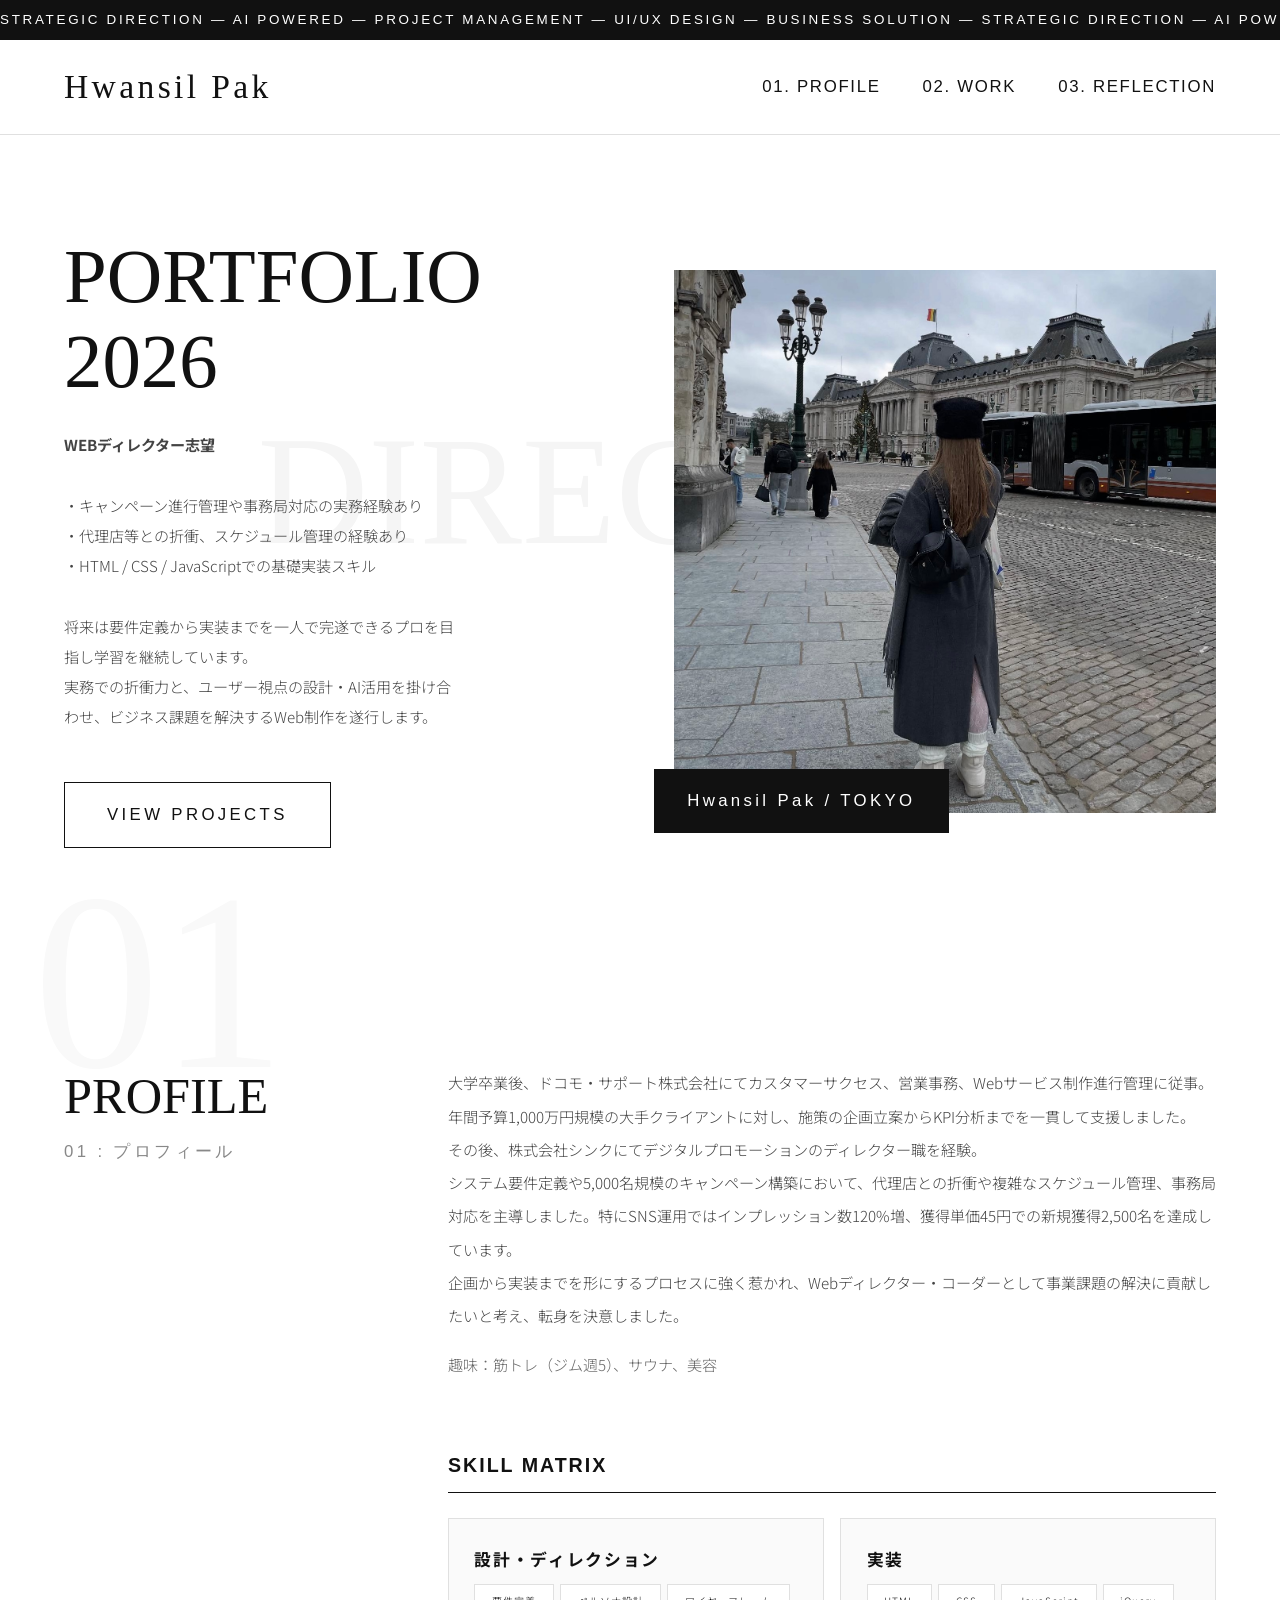
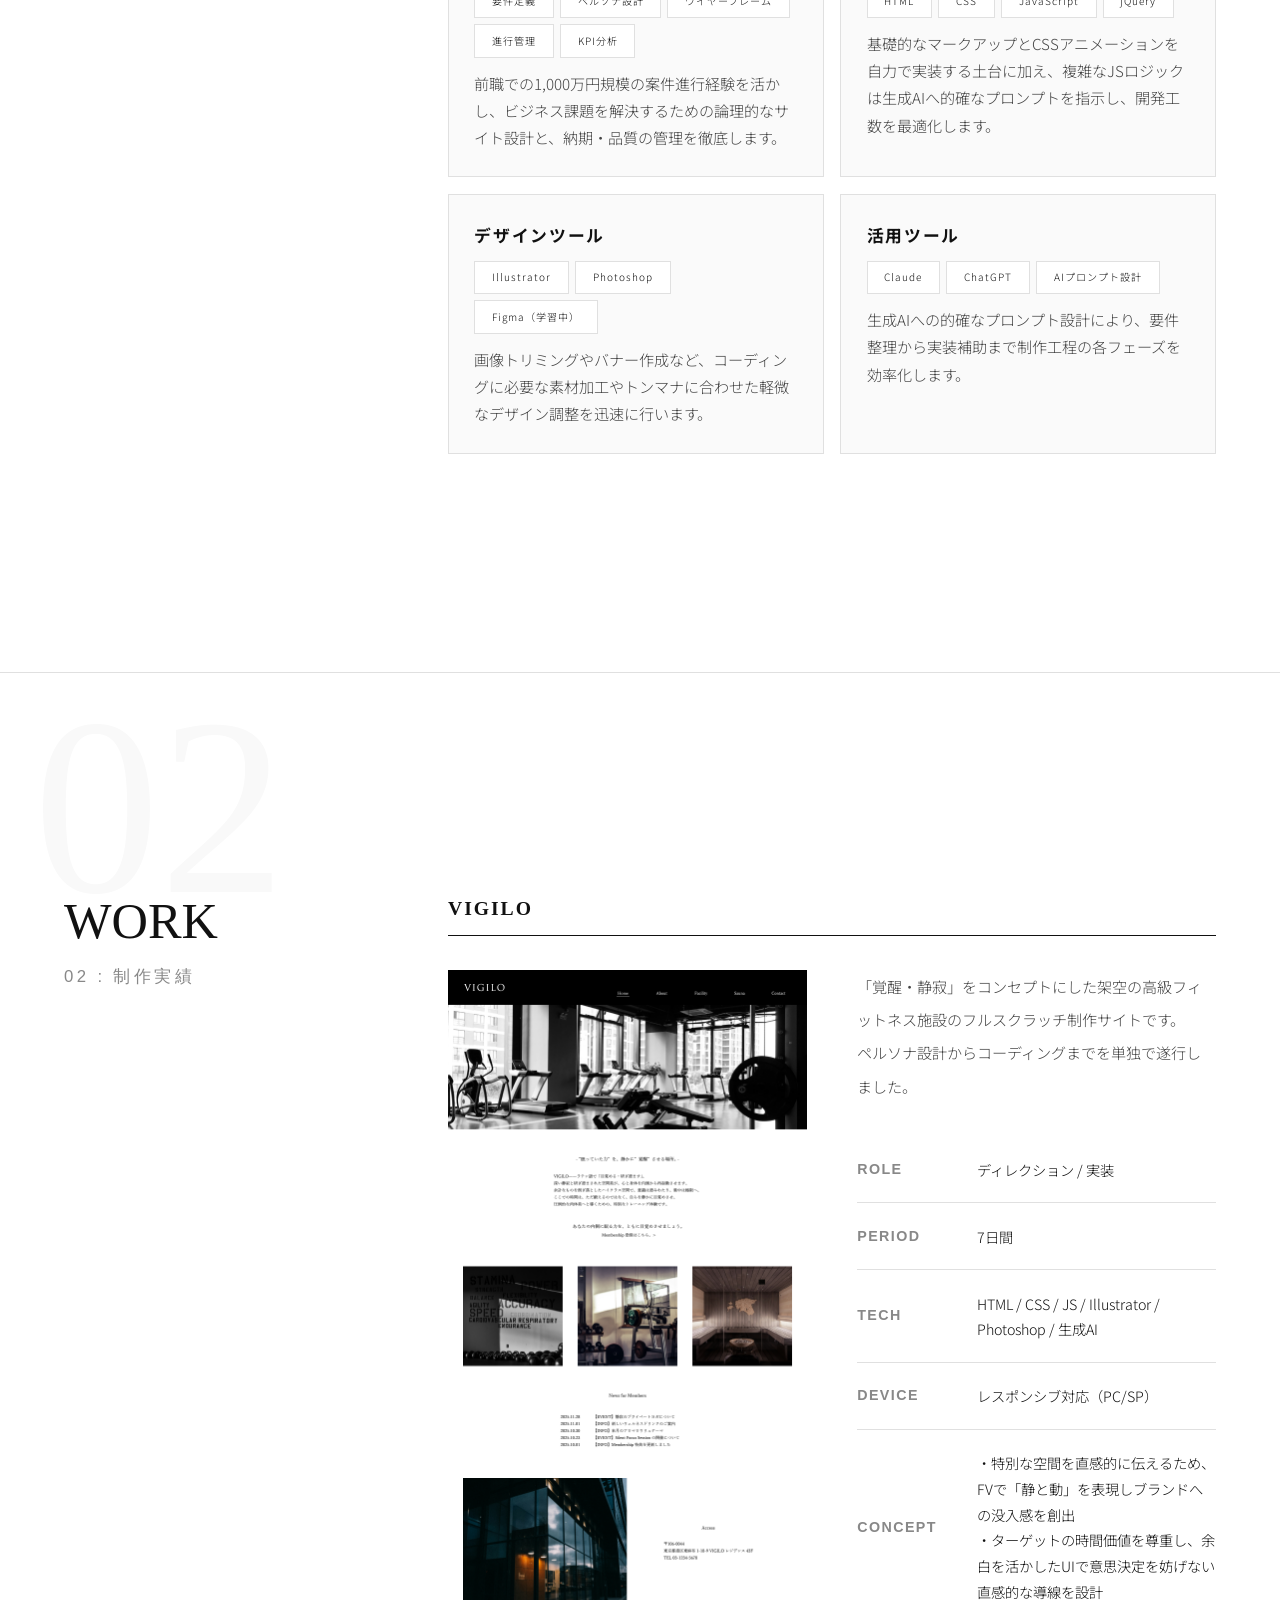
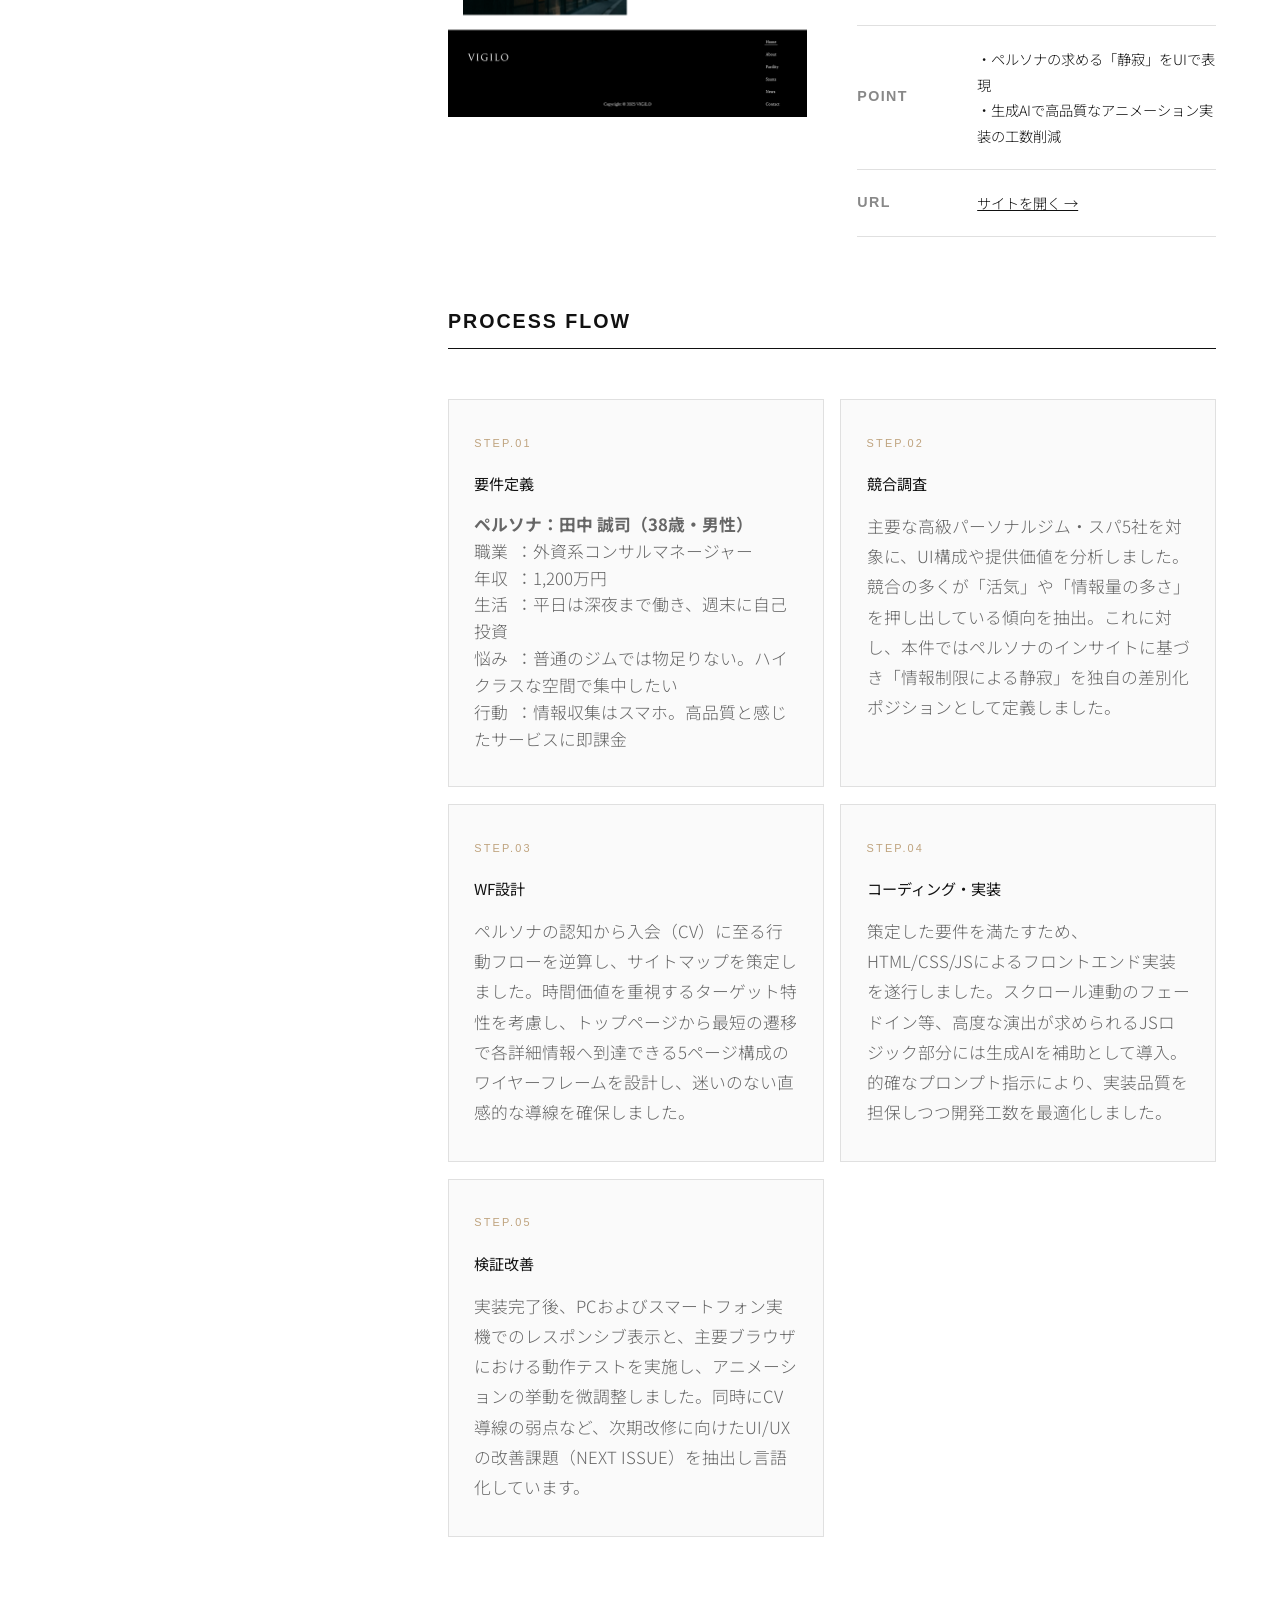
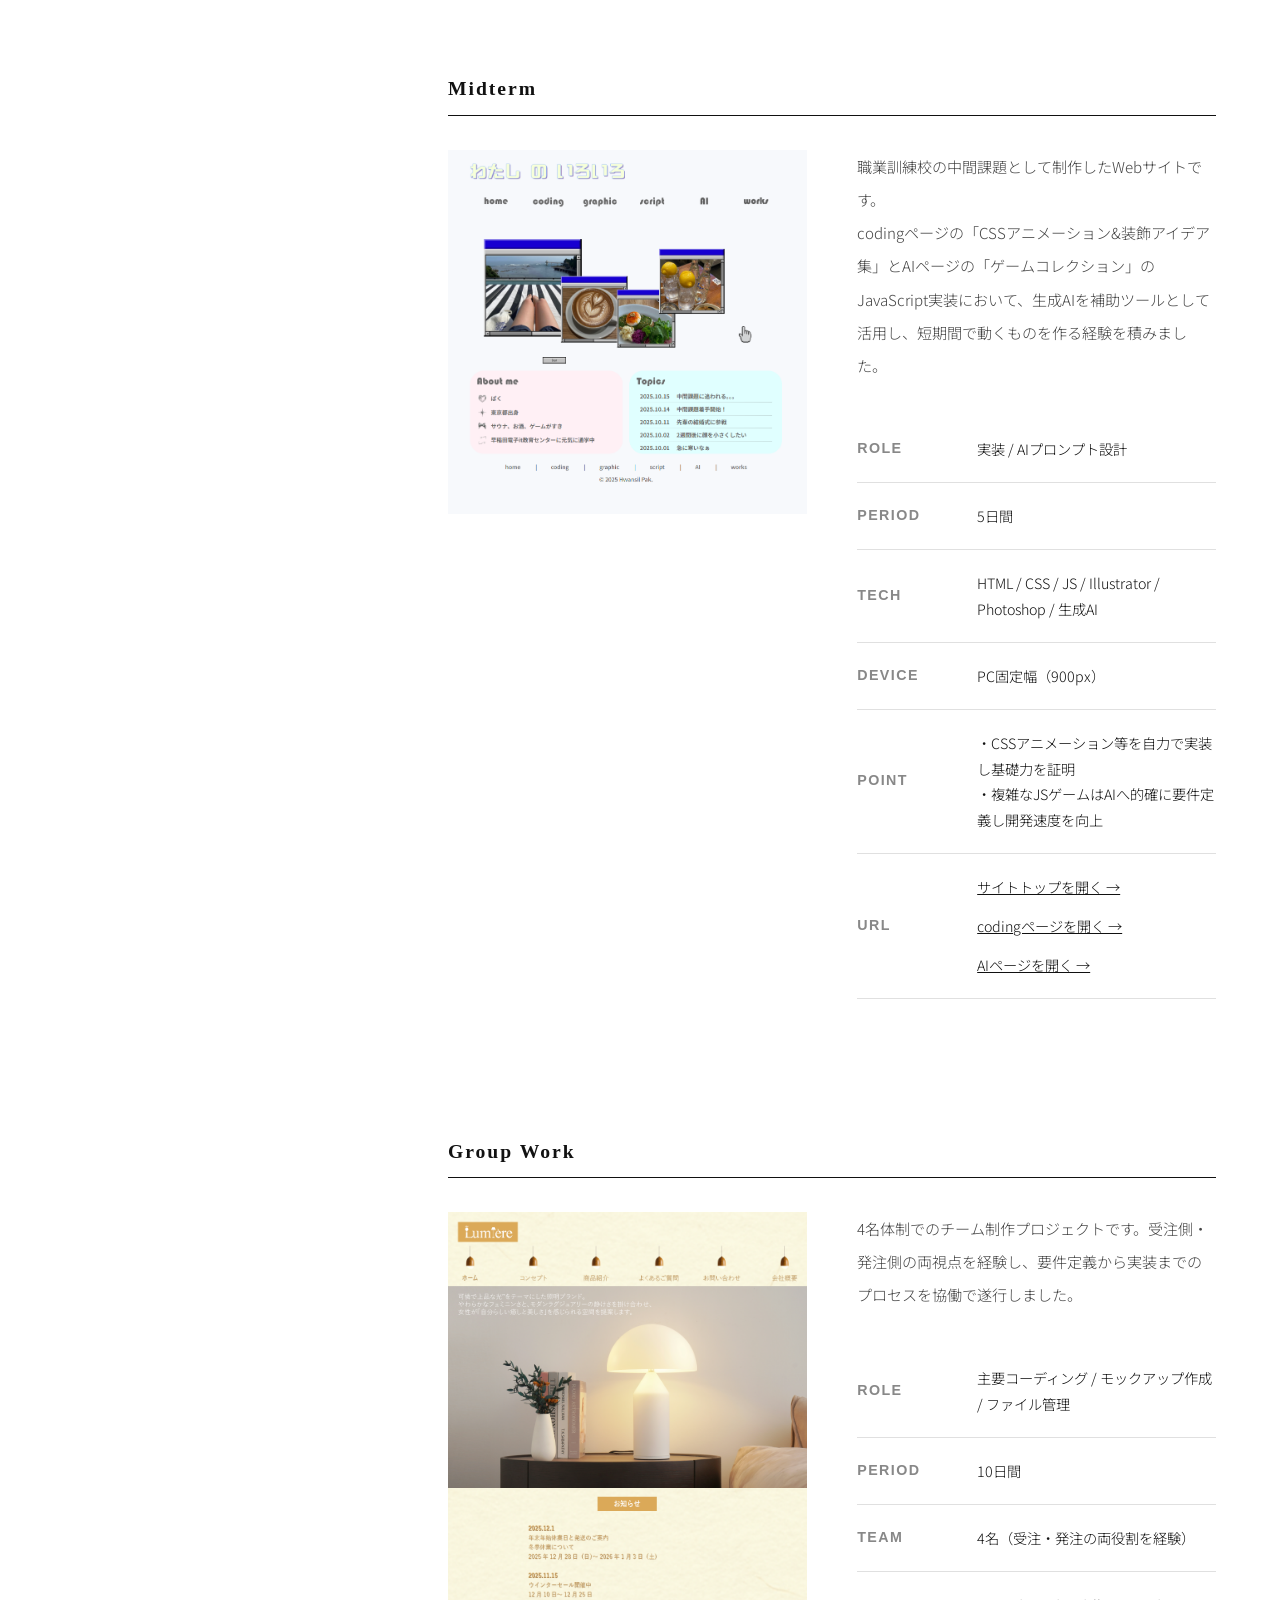
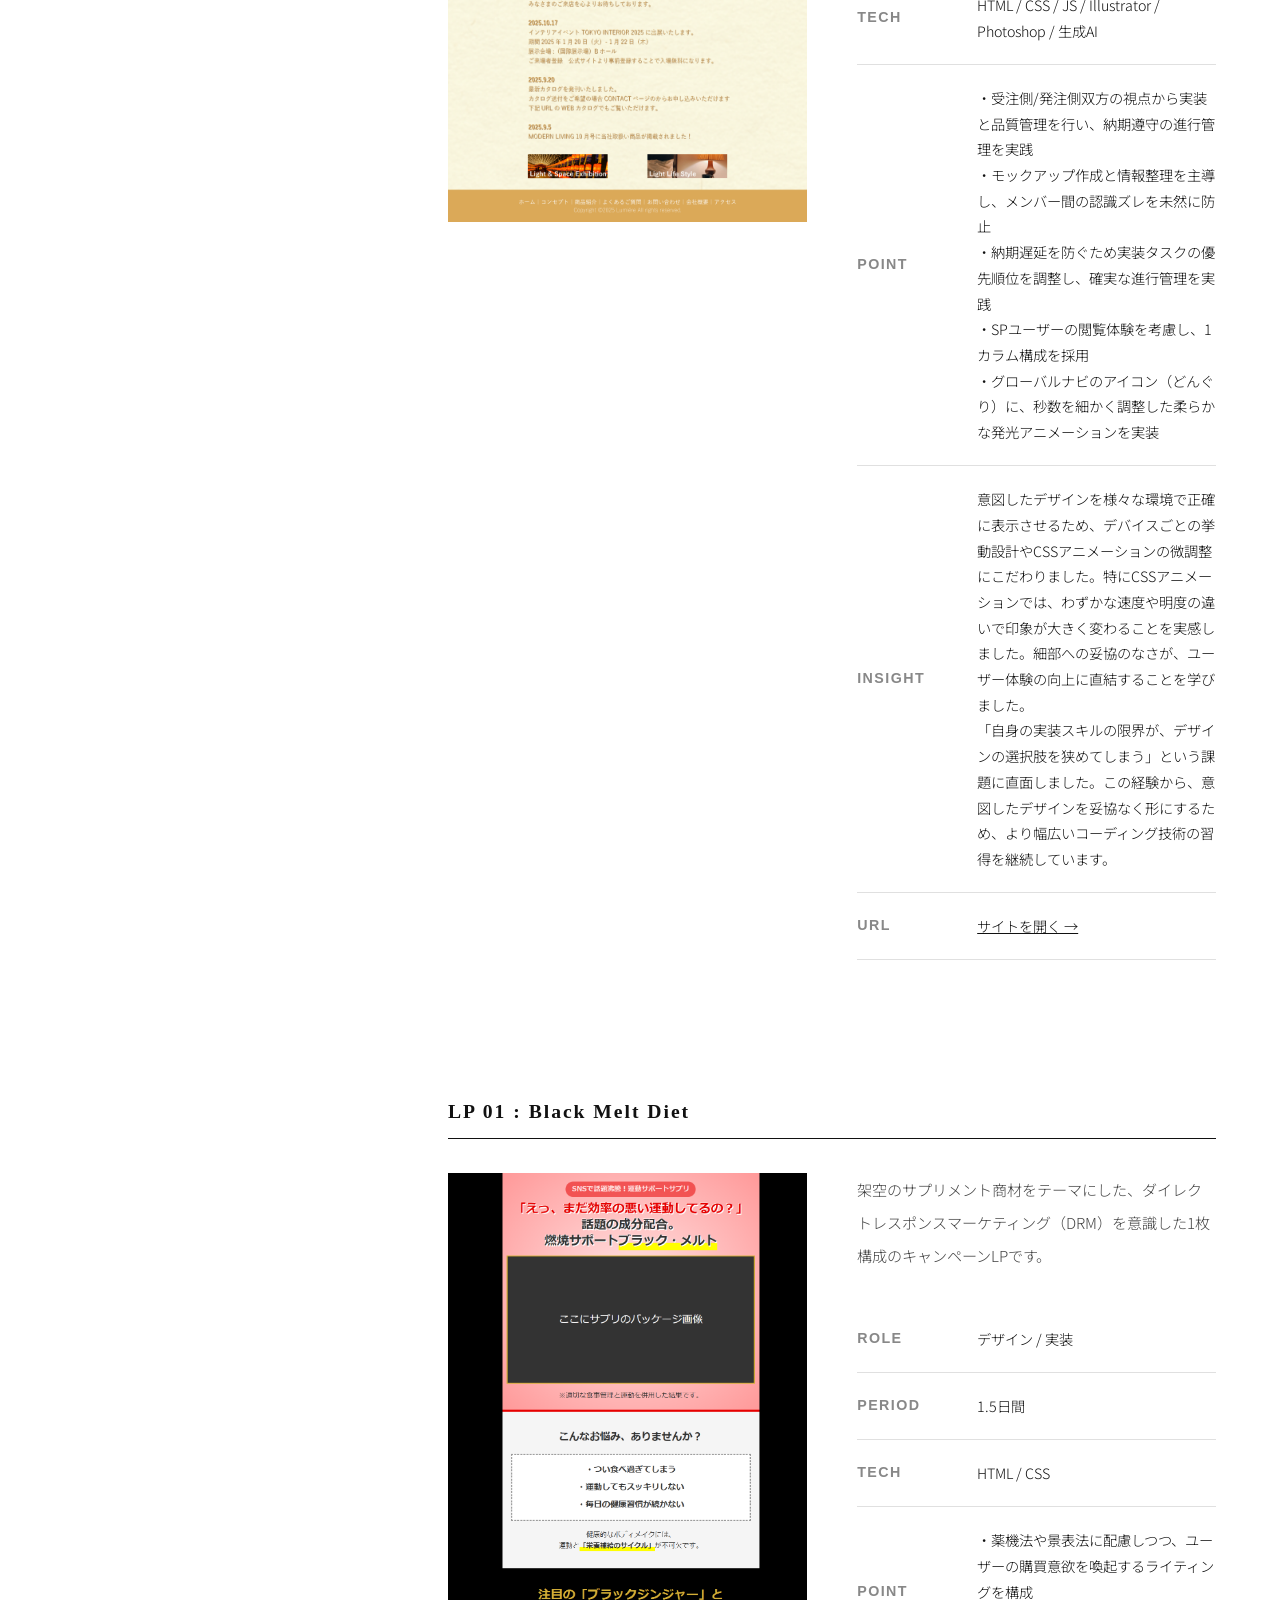
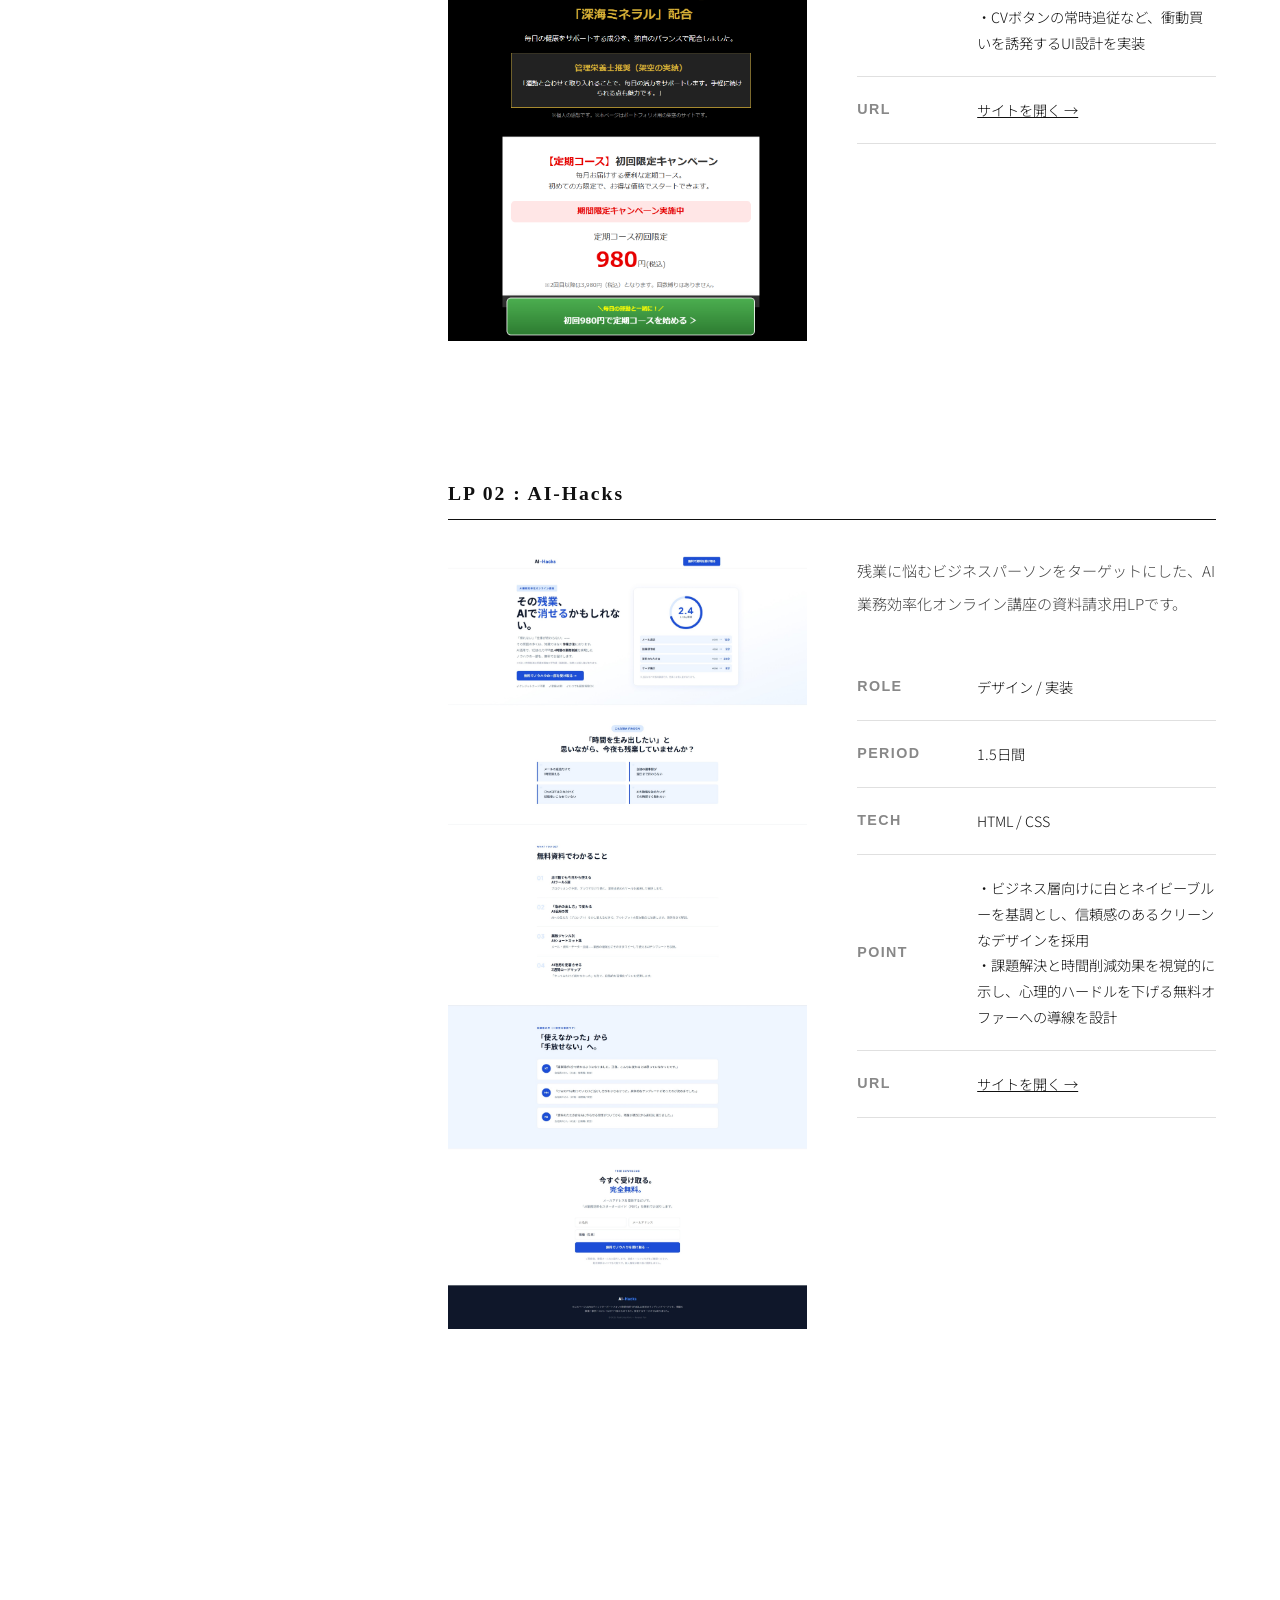
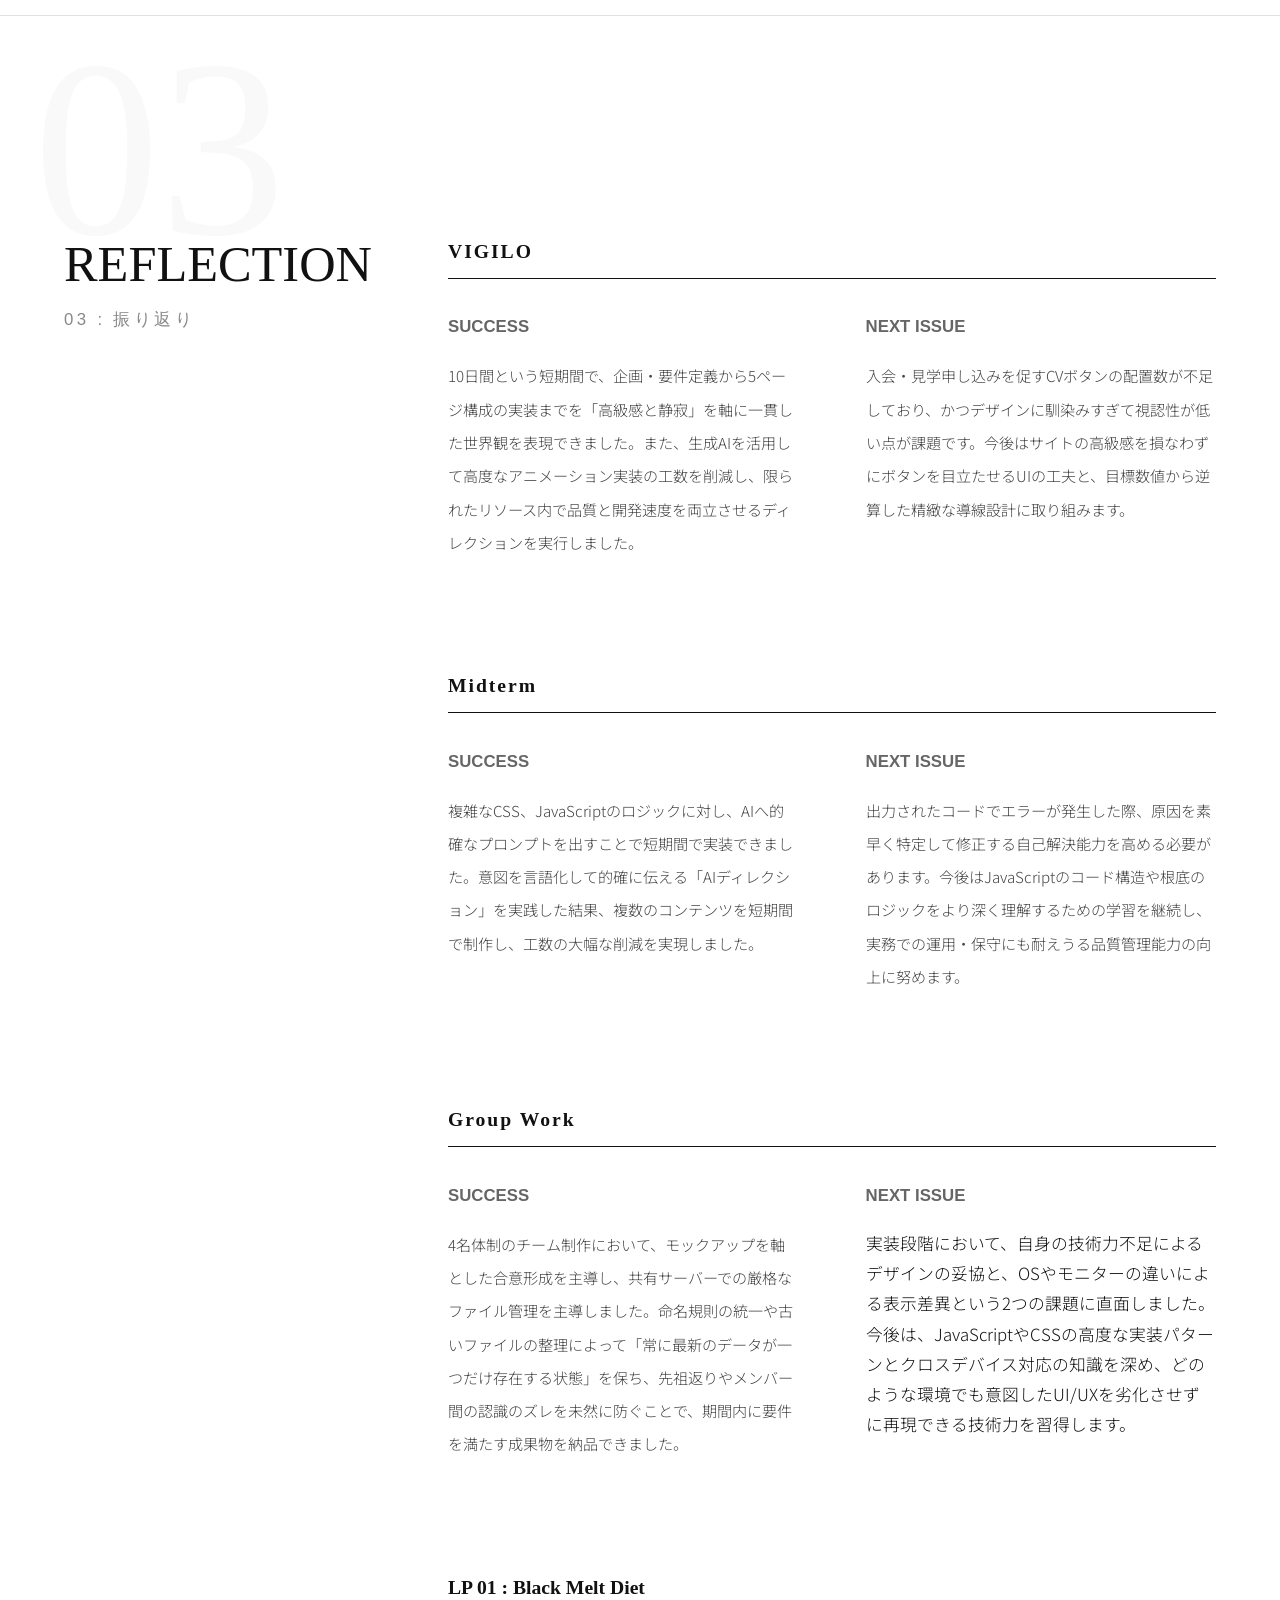
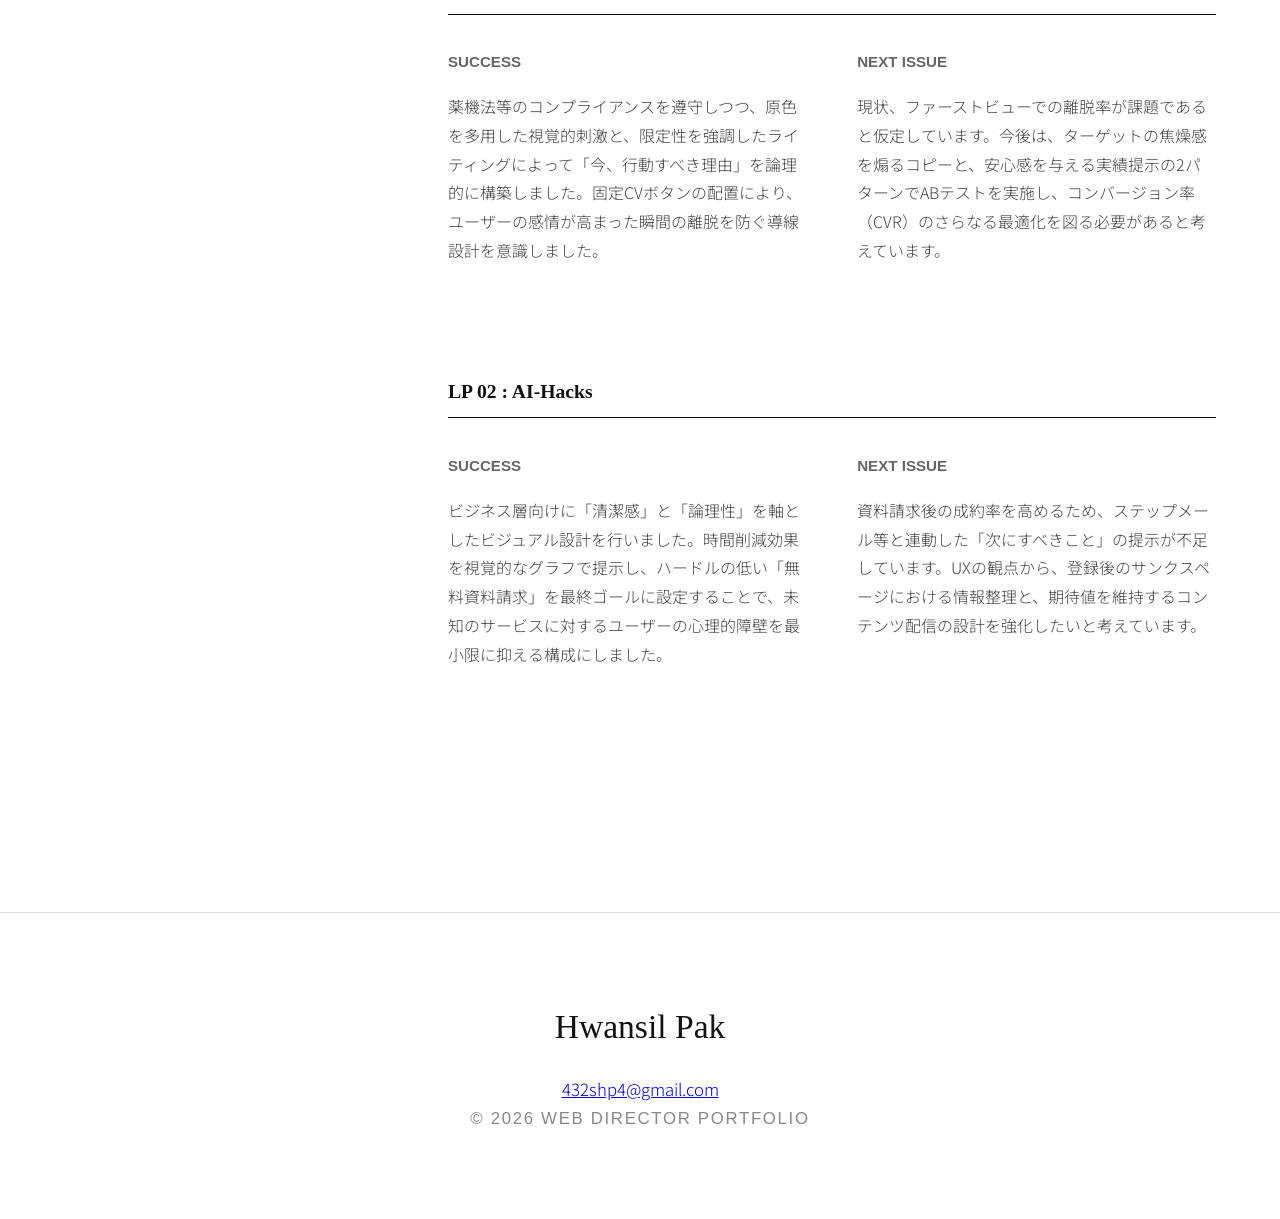
==== commit ab614660: "Add files via upload" ====
--- a/index.html
+++ b/index.html
@@ -243,13 +243,13 @@
       <h3 class="en-serif" style="letter-spacing: 0.1em; border-bottom: 1px solid var(--ink); padding-bottom: 0.5rem; margin-bottom: 2rem; margin-top: 8rem;">LP 01 : Black Melt Diet</h3>
       <div class="work-grid">
         <div class="img-placeholder" style="height: auto;">
-          <img src="images/blackmelt_comp.jpeg" alt="Black Melt Diet LP">
+          <img src="images/blackmelt_comp.png" alt="Black Melt Diet LP">
         </div>
         <div class="work-info">
           <p class="phil-text">架空のサプリメント商材をテーマにした、ダイレクトレスポンスマーケティング（DRM）を意識した1枚構成のキャンペーンLPです。</p>
           <table>
             <tr><th class="en-sans">ROLE</th><td>デザイン / 実装</td></tr>
-            <tr><th class="en-sans">PERIOD</th><td>1日間</td></tr>
+            <tr><th class="en-sans">PERIOD</th><td>1.5日間</td></tr>
             <tr><th class="en-sans">TECH</th><td>HTML / CSS</td></tr>
             <tr><th class="en-sans">POINT</th><td>
               ・薬機法や景表法に配慮しつつ、ユーザーの購買意欲を喚起するライティングを構成<br>
@@ -269,7 +269,7 @@
           <p class="phil-text">残業に悩むビジネスパーソンをターゲットにした、AI業務効率化オンライン講座の資料請求用LPです。</p>
           <table>
             <tr><th class="en-sans">ROLE</th><td>デザイン / 実装</td></tr>
-            <tr><th class="en-sans">PERIOD</th><td>1日間</td></tr>
+            <tr><th class="en-sans">PERIOD</th><td>1.5日間</td></tr>
             <tr><th class="en-sans">TECH</th><td>HTML / CSS</td></tr>
             <tr><th class="en-sans">POINT</th><td>
               ・ビジネス層向けに白とネイビーブルーを基調とし、信頼感のあるクリーンなデザインを採用<br>
@@ -332,13 +332,13 @@
           <div>
             <h4 class="en-sans" style="font-size: 0.9rem; color: #666; margin-bottom: 1rem;">SUCCESS</h4>
             <p class="phil-text" style="font-size: 0.95rem; line-height: 1.8;">
-              薬機法等のコンプライアンスを遵守しつつ、原色を多用した視覚的刺激と、限定性を強調したライティングによって「今、行動すべき理由」を論理的に構築しました。固定CVボタンの配置により、ユーザーの感情が高まった瞬間の離脱を防ぐ導線設計を完遂できました。
+              薬機法等のコンプライアンスを遵守しつつ、原色を多用した視覚的刺激と、限定性を強調したライティングによって「今、行動すべき理由」を論理的に構築しました。固定CVボタンの配置により、ユーザーの感情が高まった瞬間の離脱を防ぐ導線設計を意識しました。
             </p>
           </div>
           <div>
             <h4 class="en-sans" style="font-size: 0.9rem; color: #666; margin-bottom: 1rem;">NEXT ISSUE</h4>
             <p class="phil-text" style="font-size: 0.95rem; line-height: 1.8;">
-              現状、ファーストビューでの離脱率が課題であると仮定しています。今後は、ターゲットの焦燥感を煽るコピーと、安心感を与える実績提示の2パターンでABテストを実施し、コンバージョン率（CVR）のさらなる最適化を図る必要があります。
+              現状、ファーストビューでの離脱率が課題であると仮定しています。今後は、ターゲットの焦燥感を煽るコピーと、安心感を与える実績提示の2パターンでABテストを実施し、コンバージョン率（CVR）のさらなる最適化を図る必要があると考えています。
             </p>
           </div>
         </div>
@@ -350,13 +350,13 @@
           <div>
             <h4 class="en-sans" style="font-size: 0.9rem; color: #666; margin-bottom: 1rem;">SUCCESS</h4>
             <p class="phil-text" style="font-size: 0.95rem; line-height: 1.8;">
-              ビジネス層向けに「清潔感」と「論理性」を軸としたビジュアル設計を行いました。時間削減効果を視覚的なグラフで提示し、ハードルの低い「無料資料請求」を最終ゴールに設定することで、未知のサービスに対するユーザーの心理的障壁を最小限に抑える構成を実現しました。
+              ビジネス層向けに「清潔感」と「論理性」を軸としたビジュアル設計を行いました。時間削減効果を視覚的なグラフで提示し、ハードルの低い「無料資料請求」を最終ゴールに設定することで、未知のサービスに対するユーザーの心理的障壁を最小限に抑える構成にしました。
             </p>
           </div>
           <div>
             <h4 class="en-sans" style="font-size: 0.9rem; color: #666; margin-bottom: 1rem;">NEXT ISSUE</h4>
             <p class="phil-text" style="font-size: 0.95rem; line-height: 1.8;">
-              資料請求後の成約率（バックエンドへの遷移）を高めるため、ステップメール等と連動した「次にすべきこと」の提示が不足しています。UXの観点から、登録後のサンクスページにおける情報整理と、期待値を維持するコンテンツ配信の設計を強化したいと考えています。
+              資料請求後の成約率を高めるため、ステップメール等と連動した「次にすべきこと」の提示が不足しています。UXの観点から、登録後のサンクスページにおける情報整理と、期待値を維持するコンテンツ配信の設計を強化したいと考えています。
             </p>
           </div>
         </div>
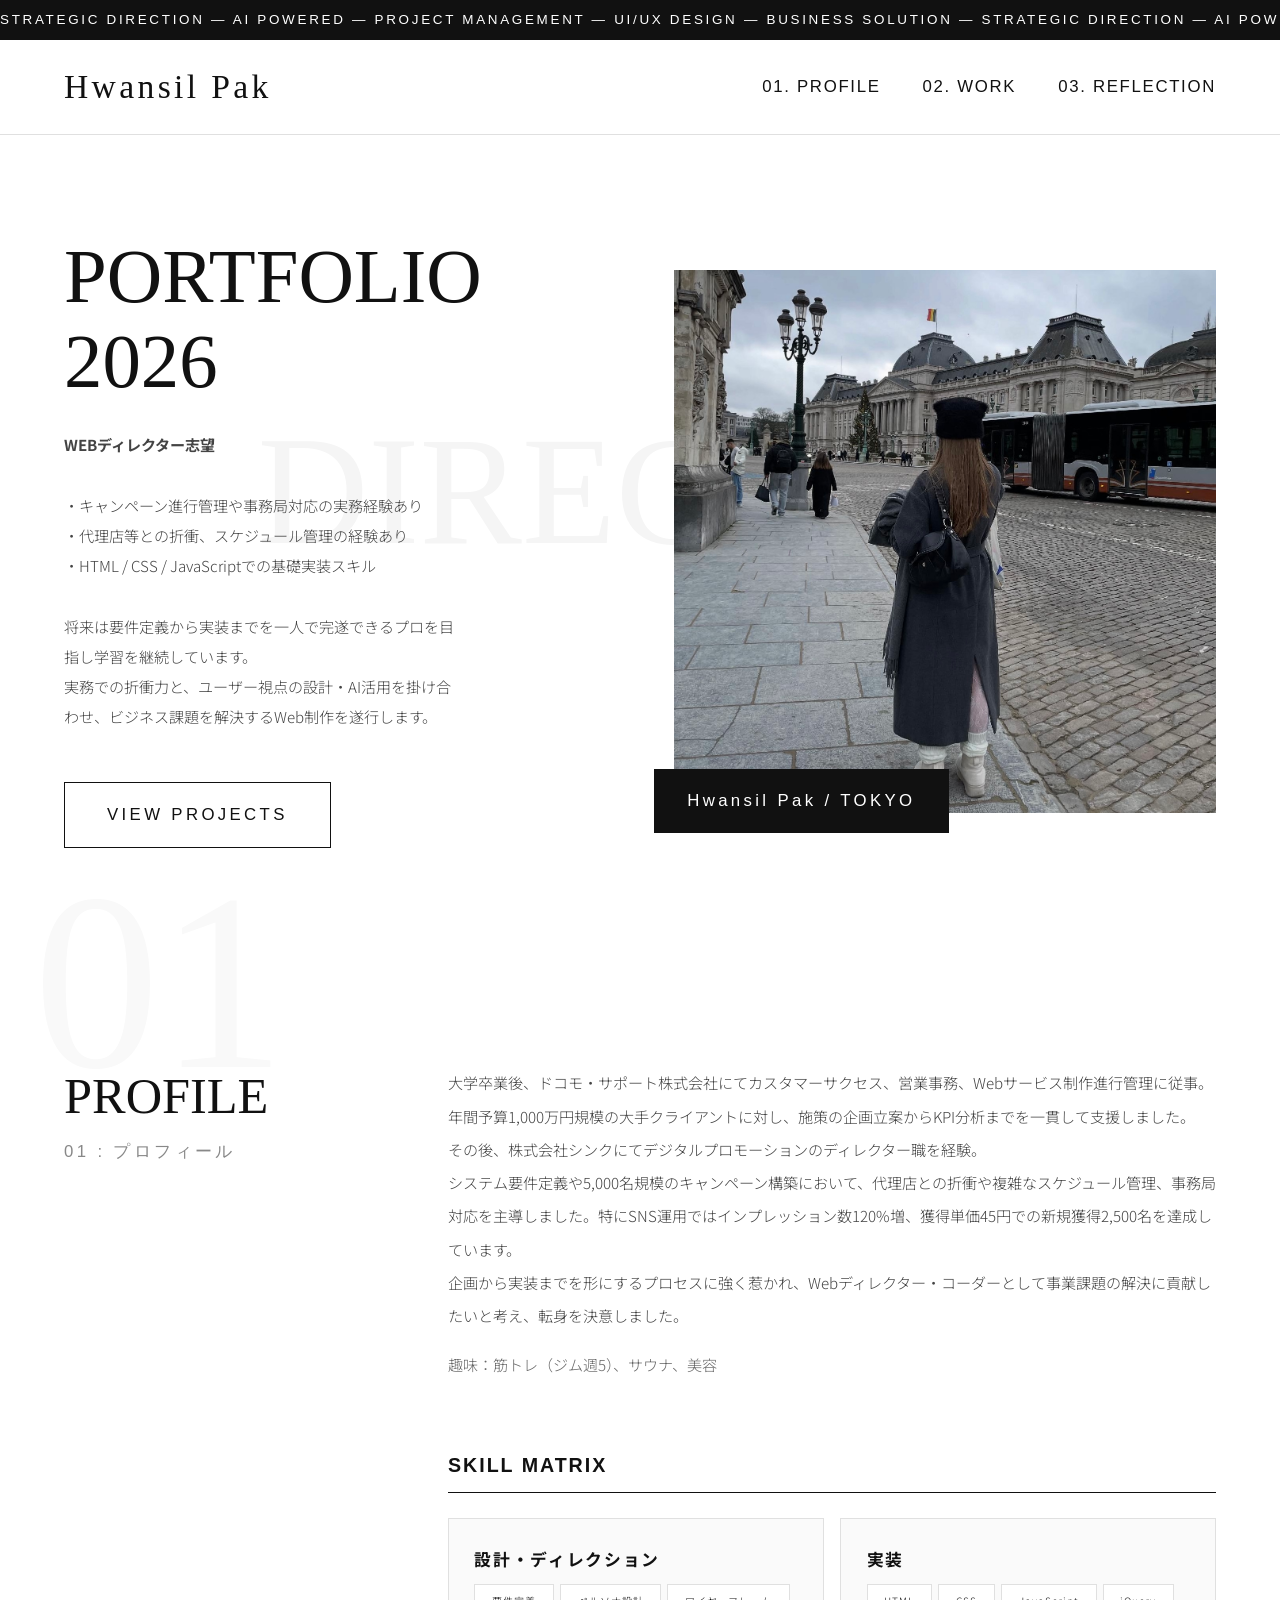
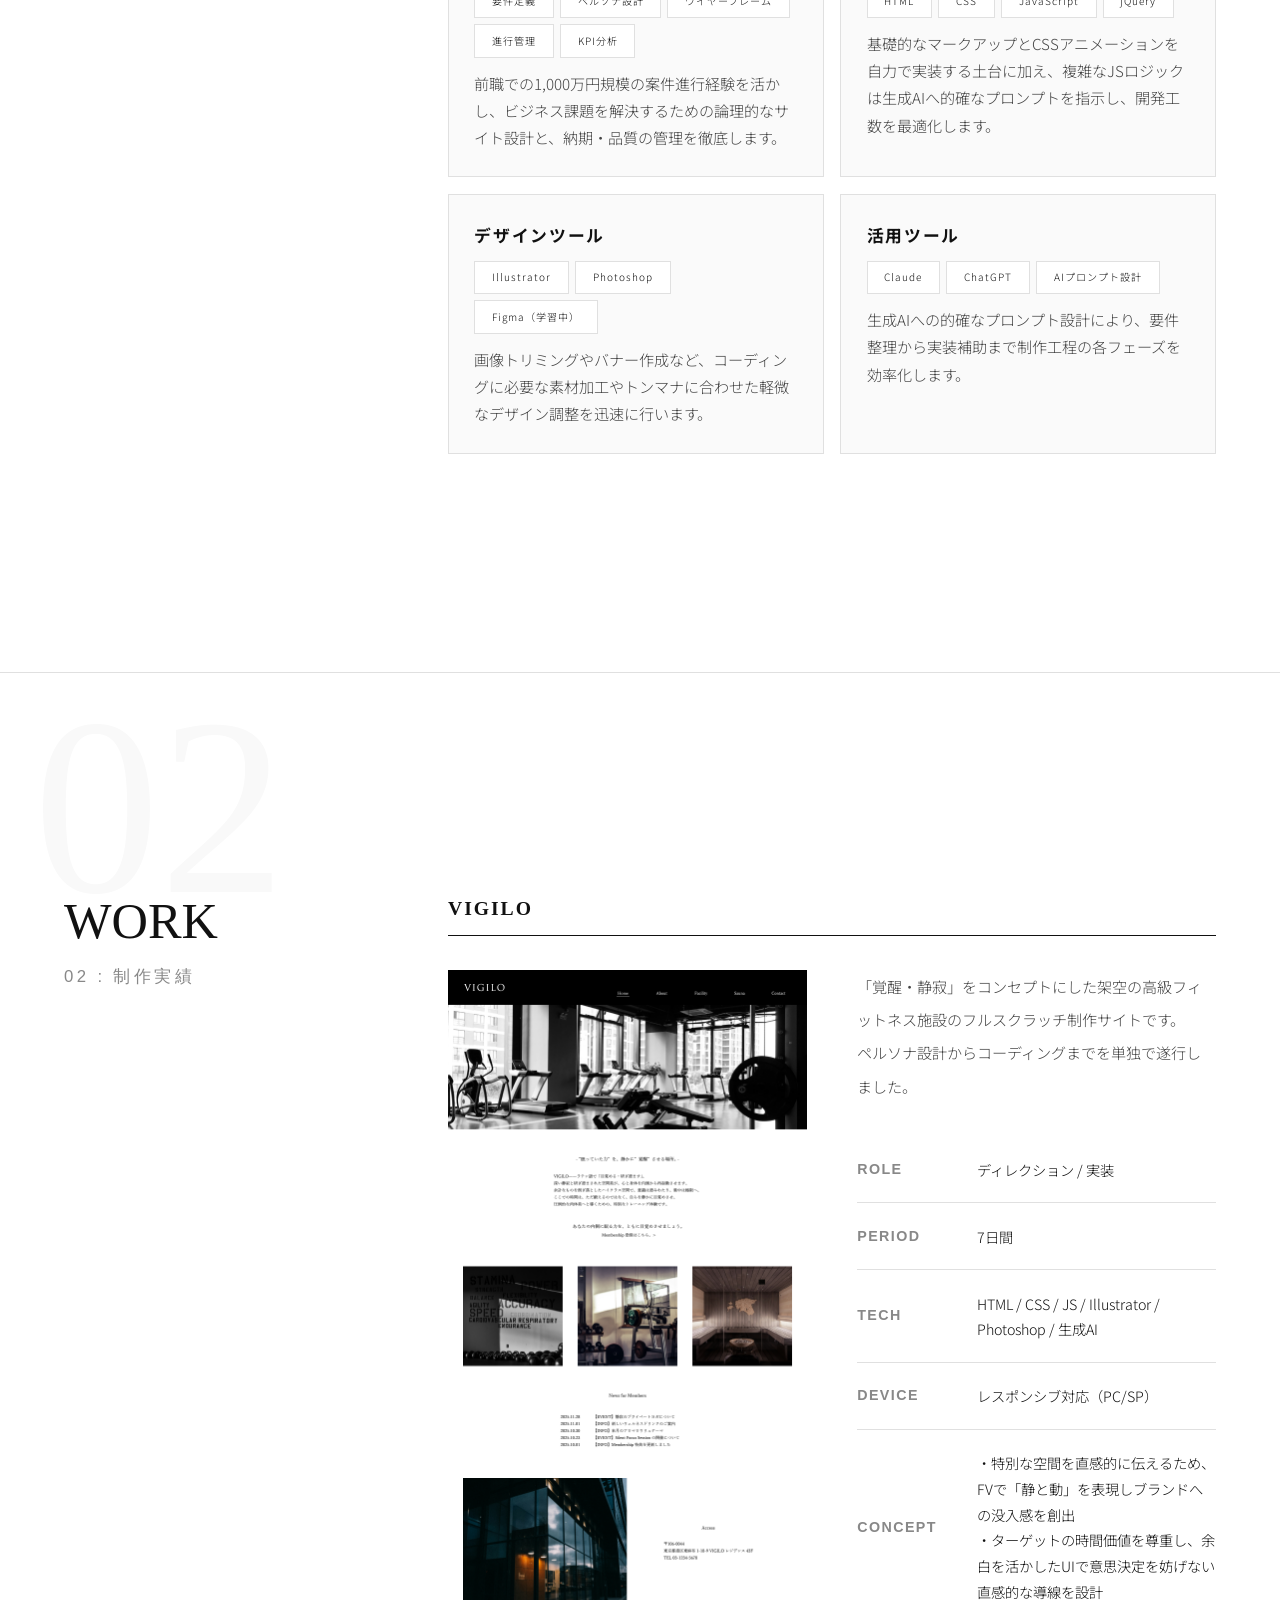
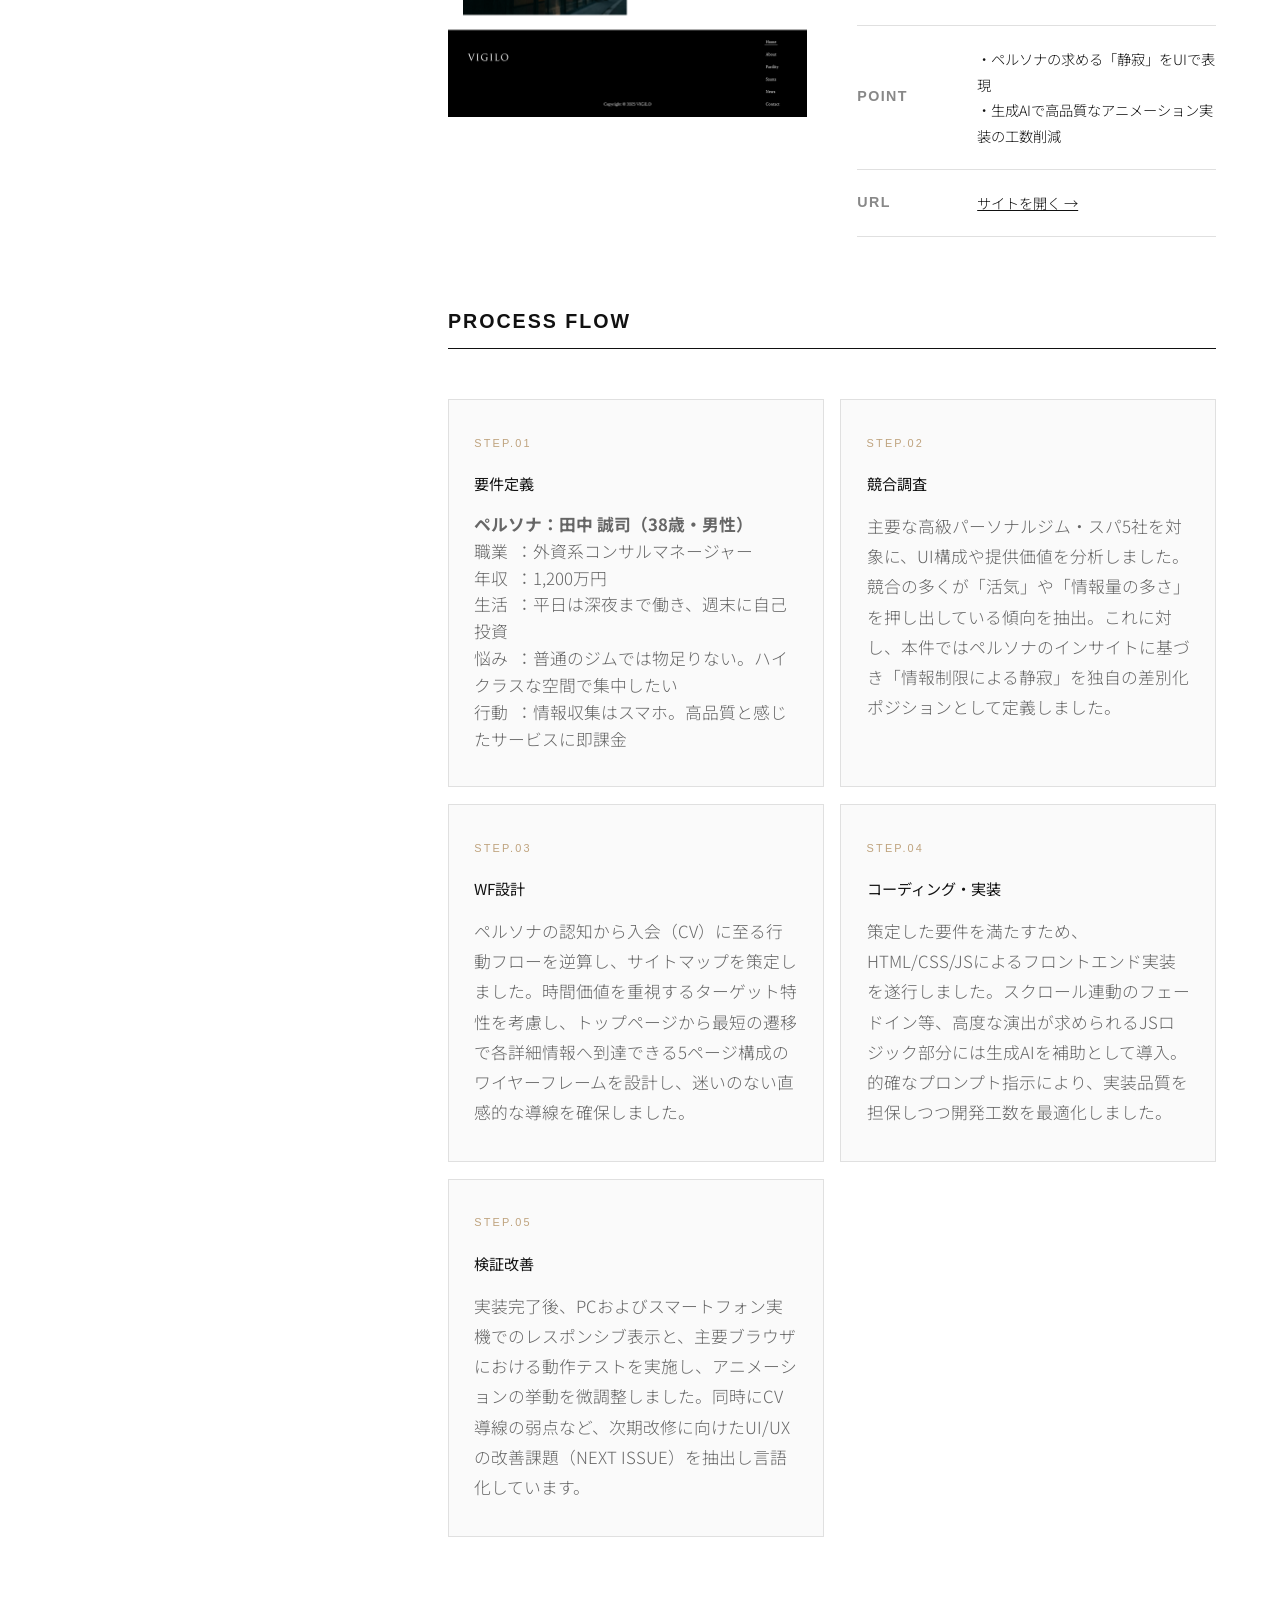
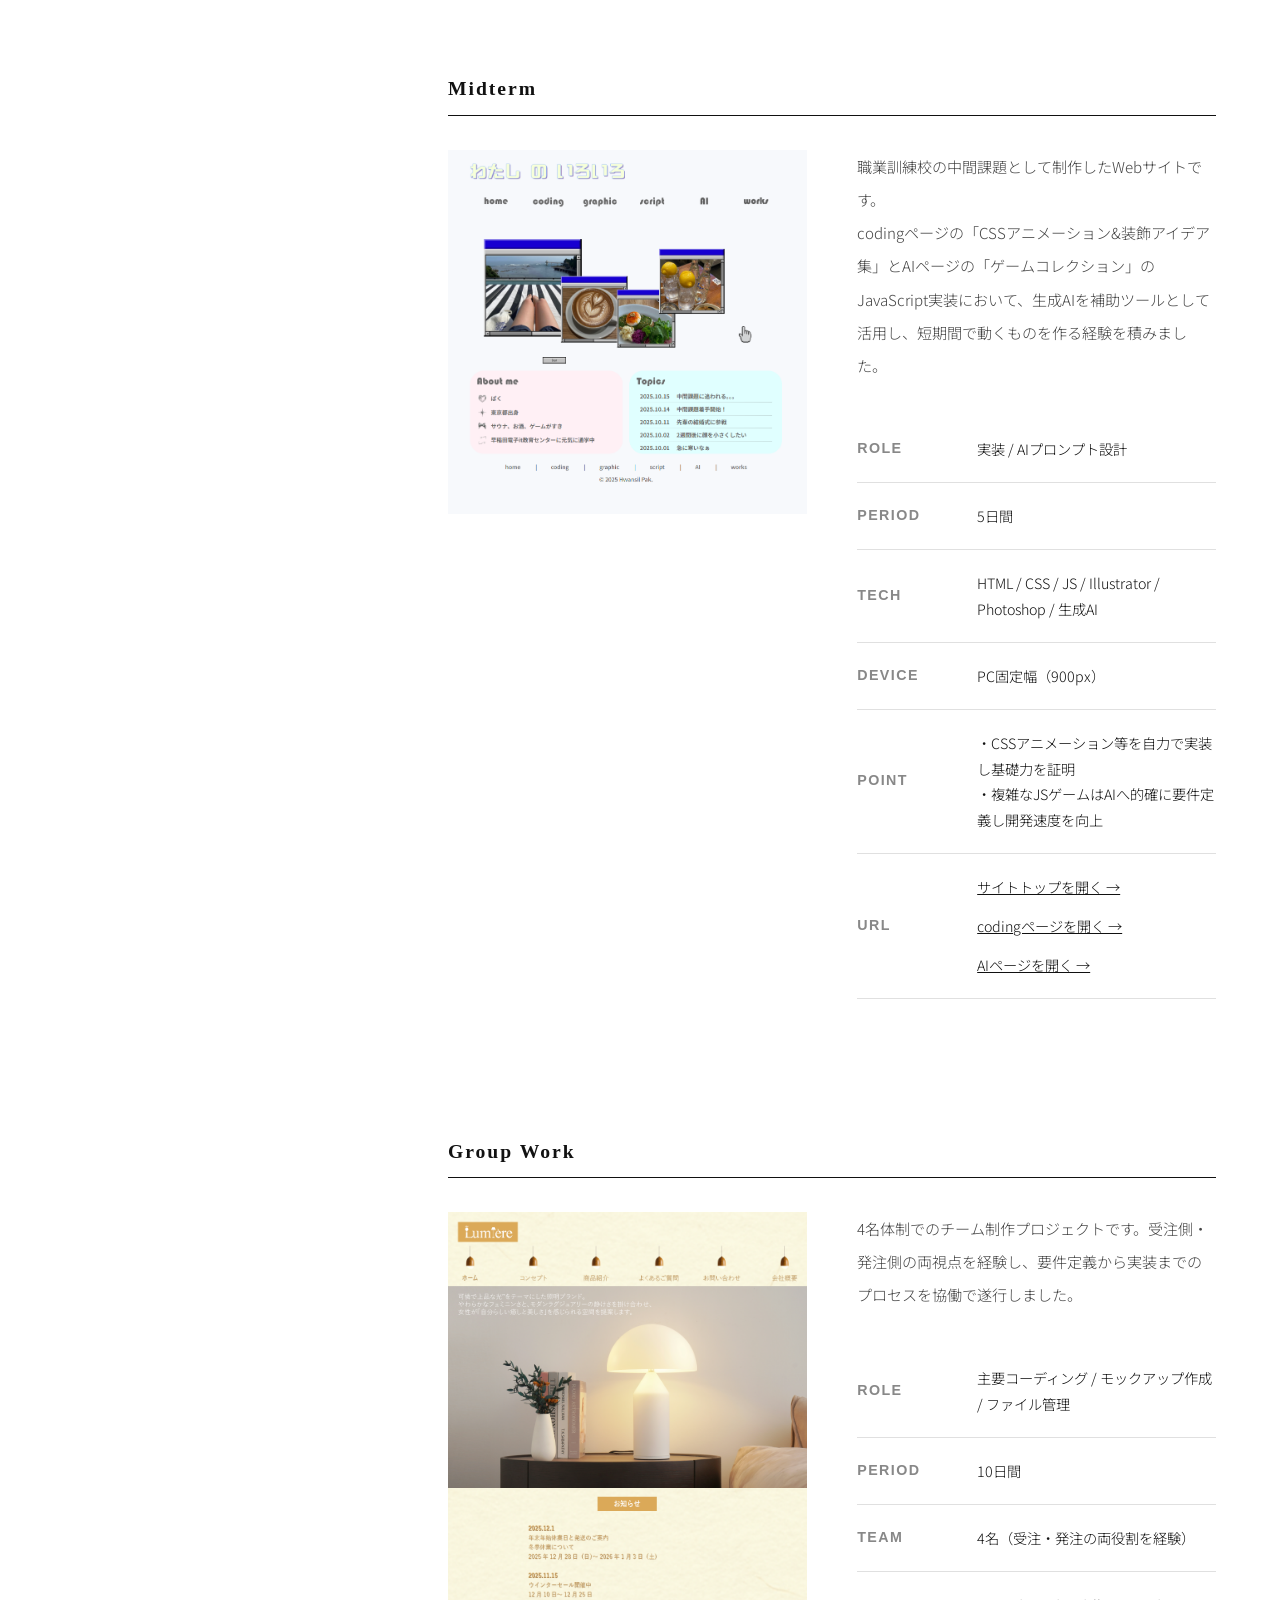
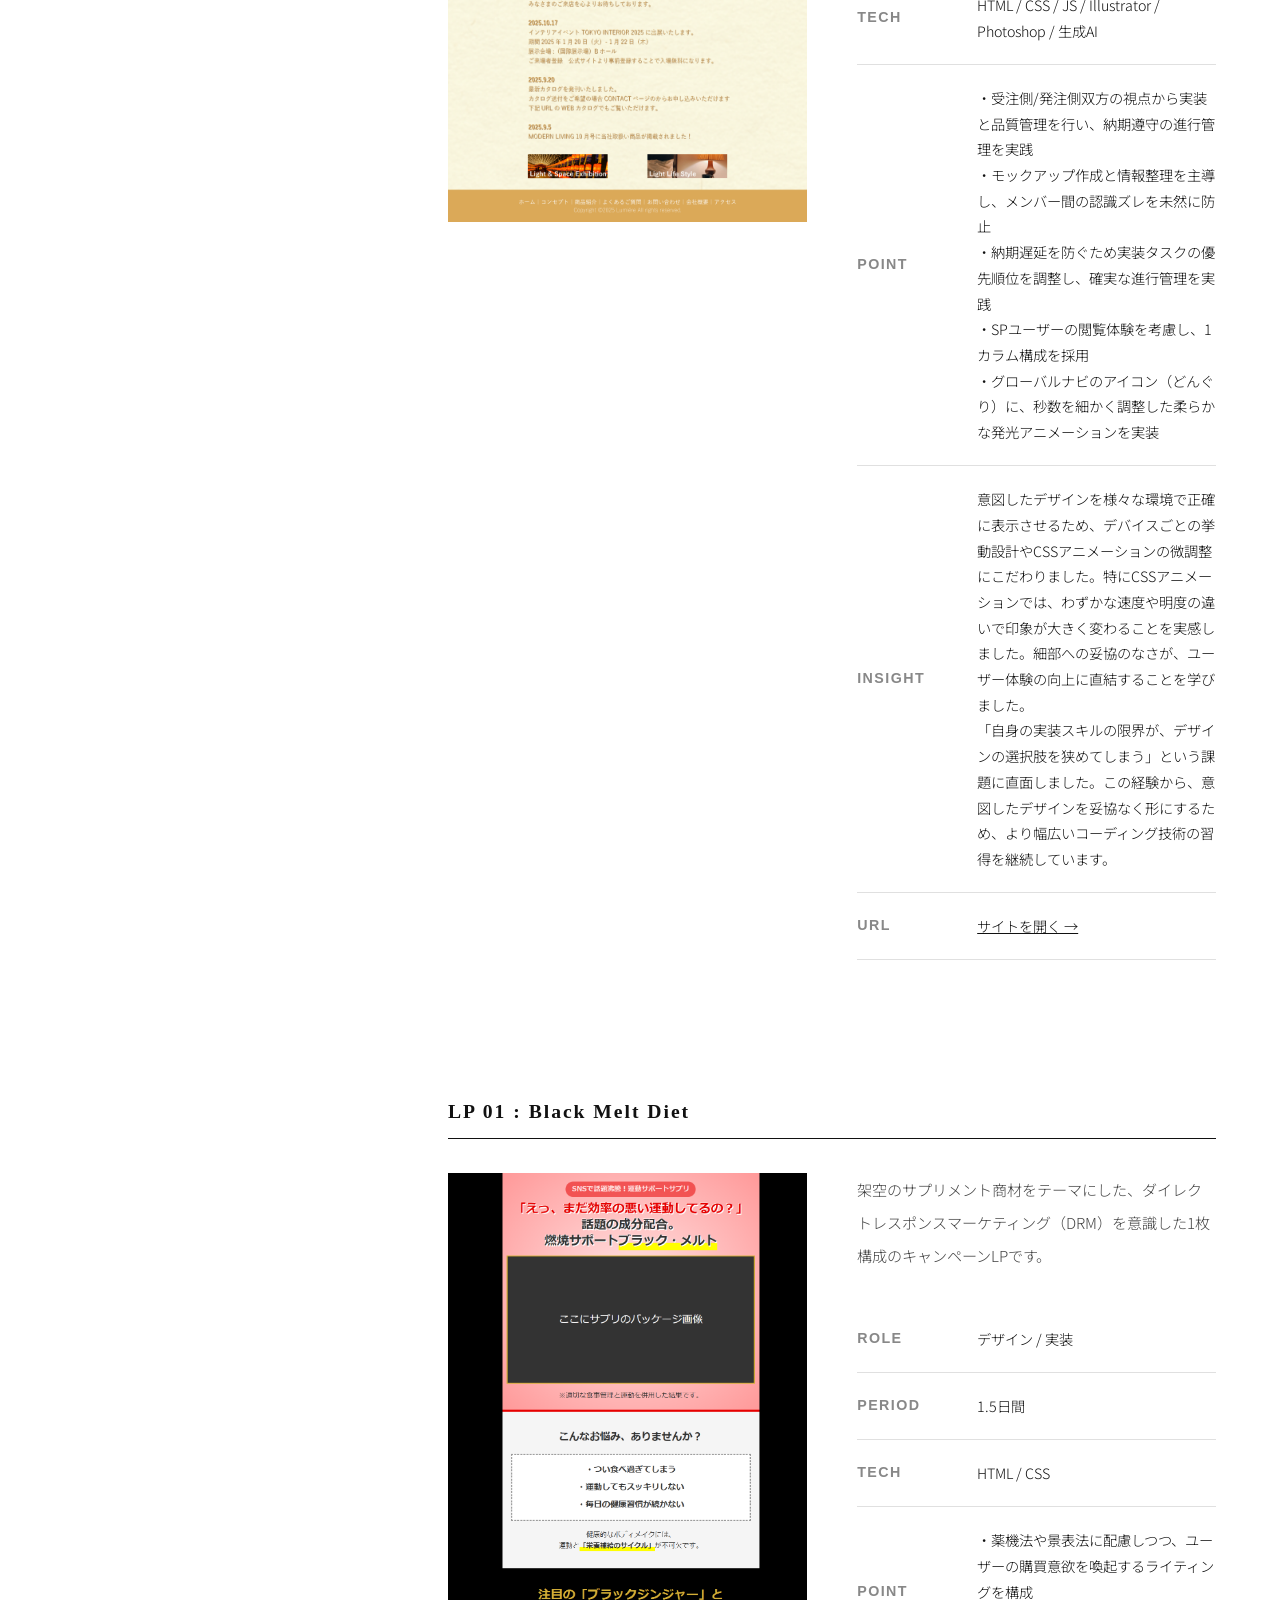
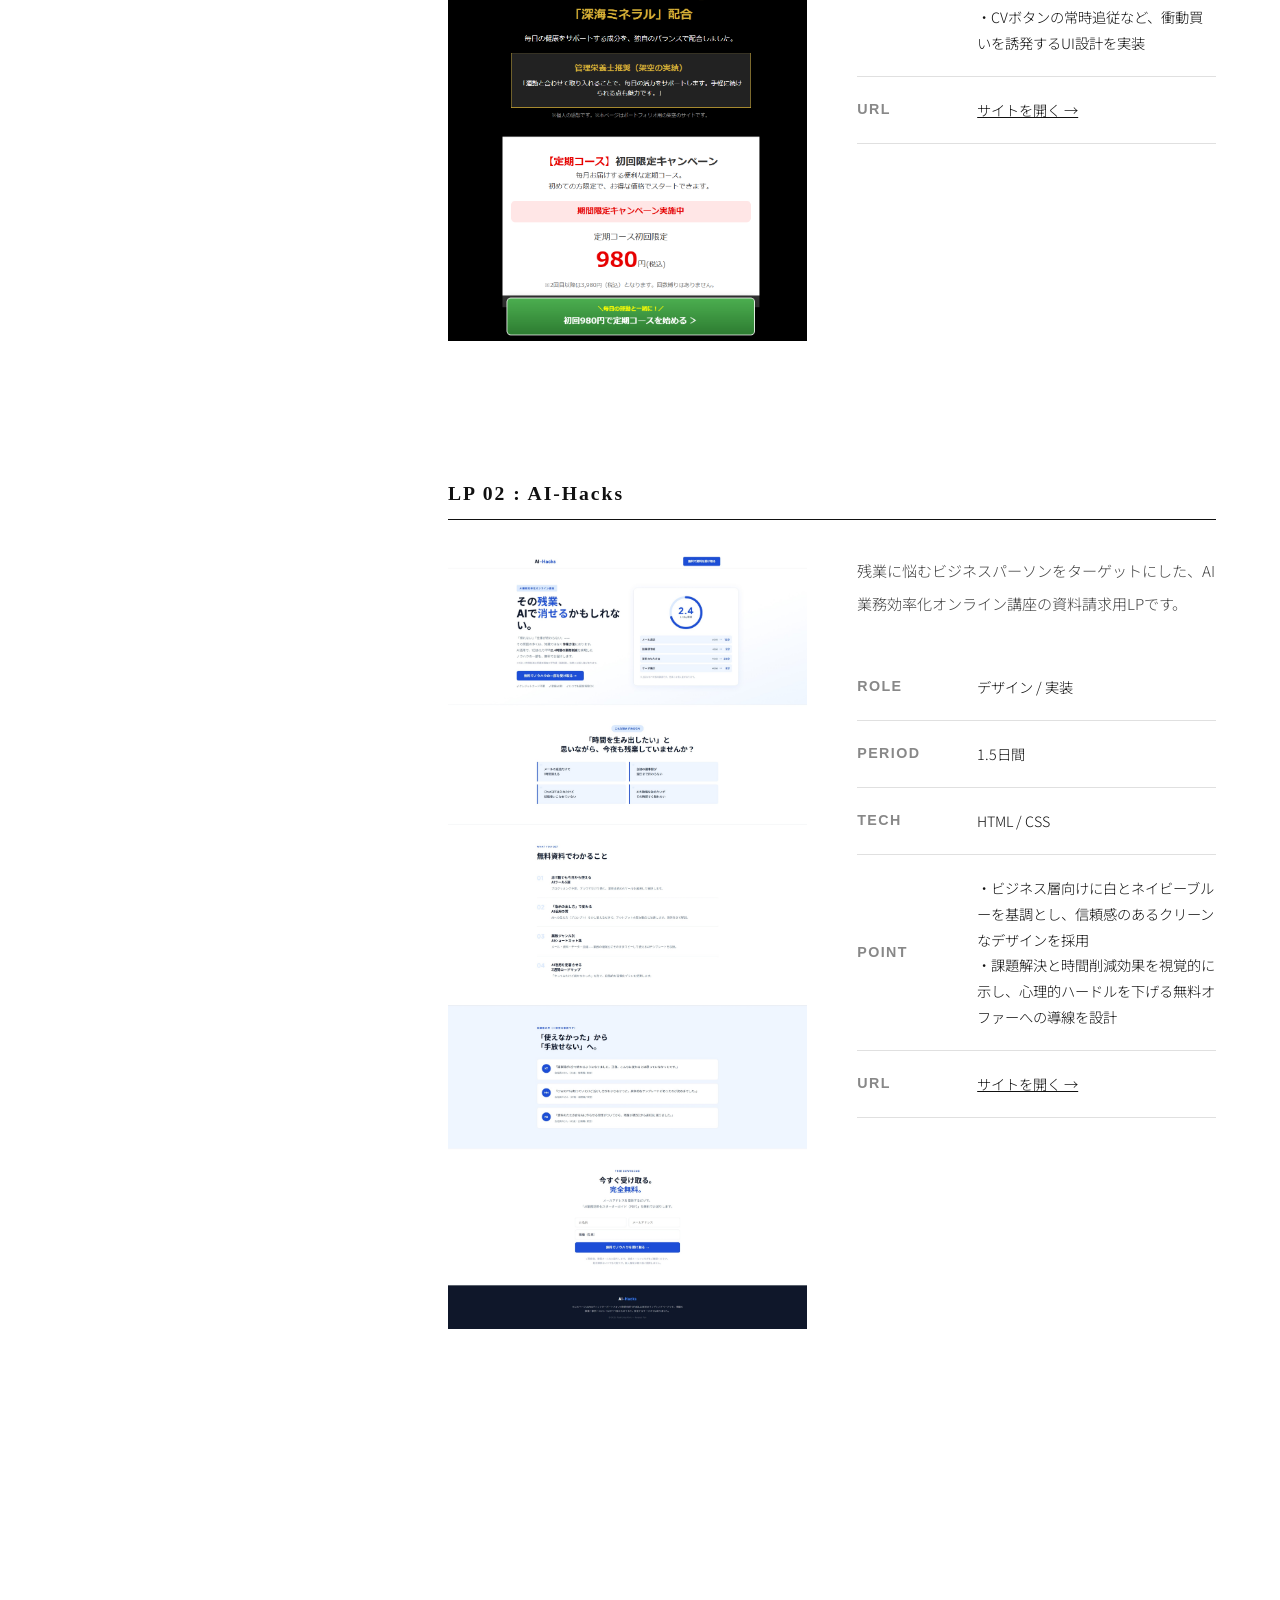
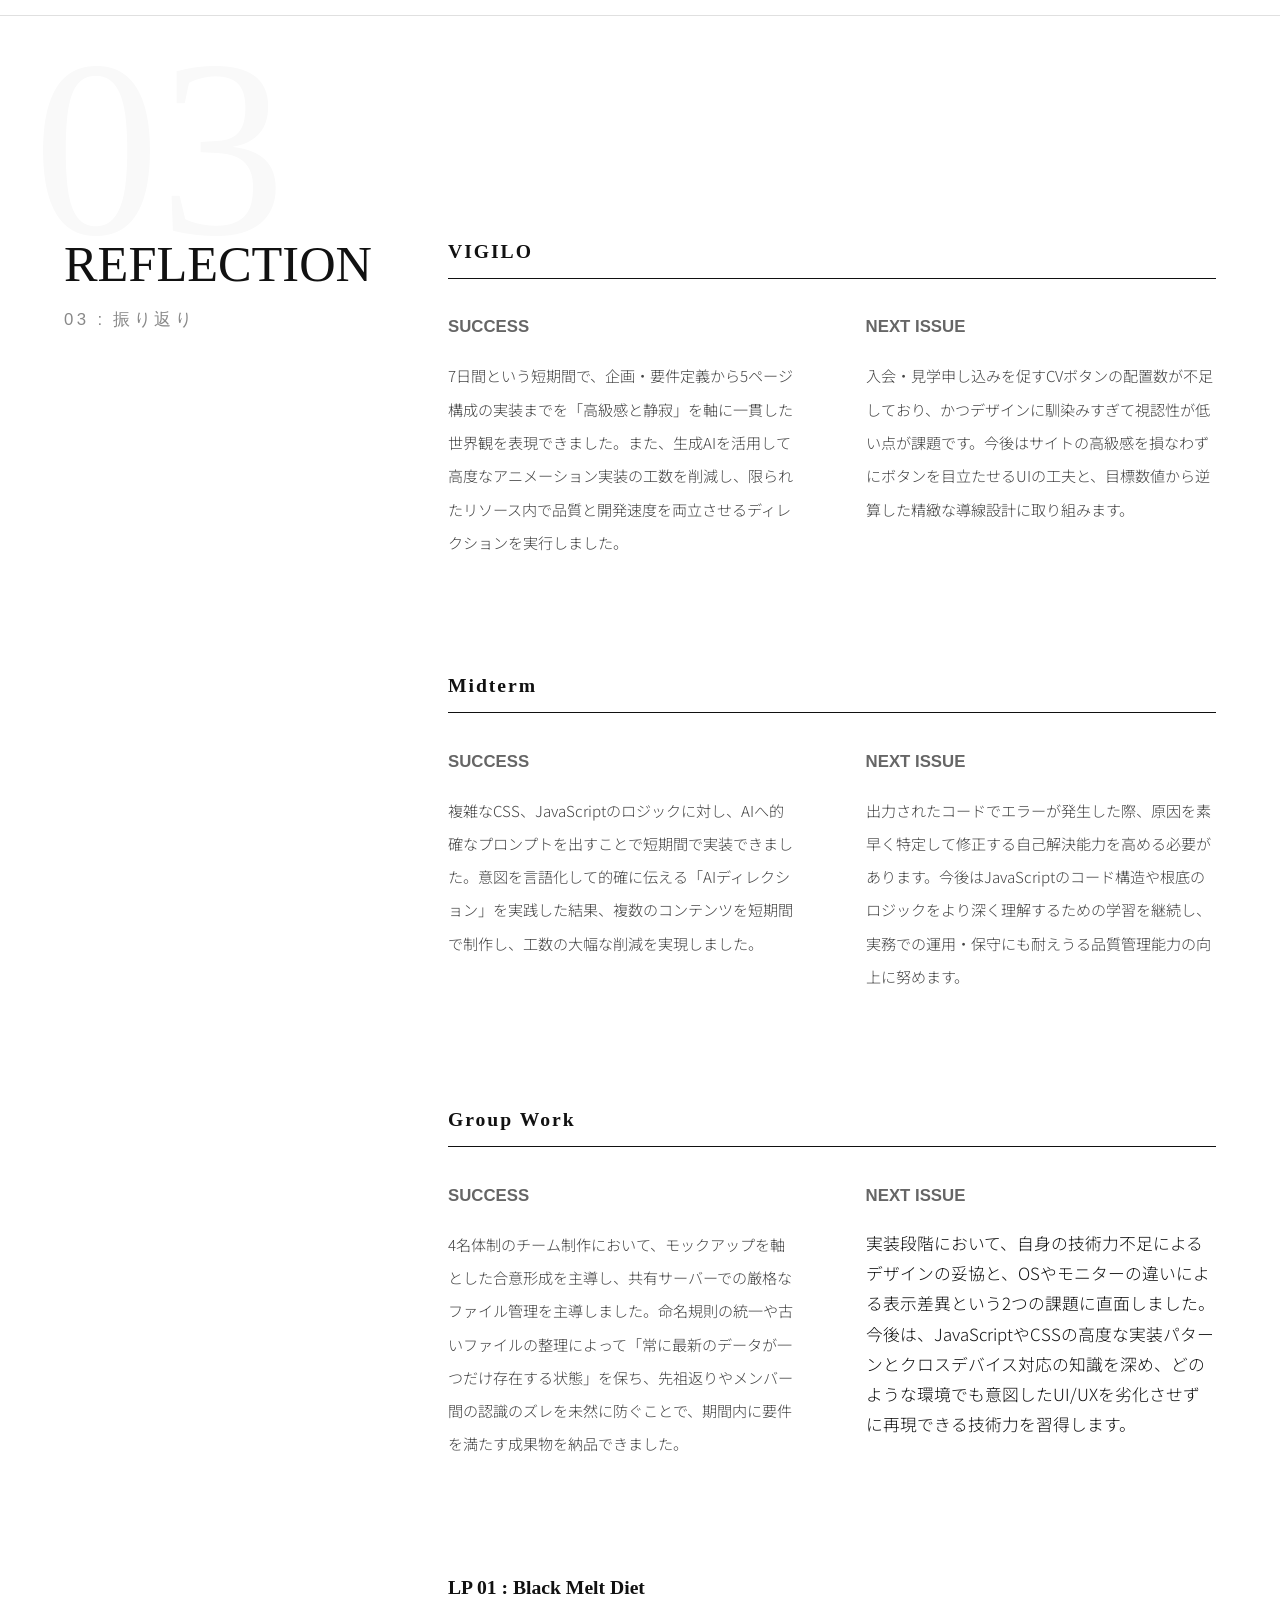
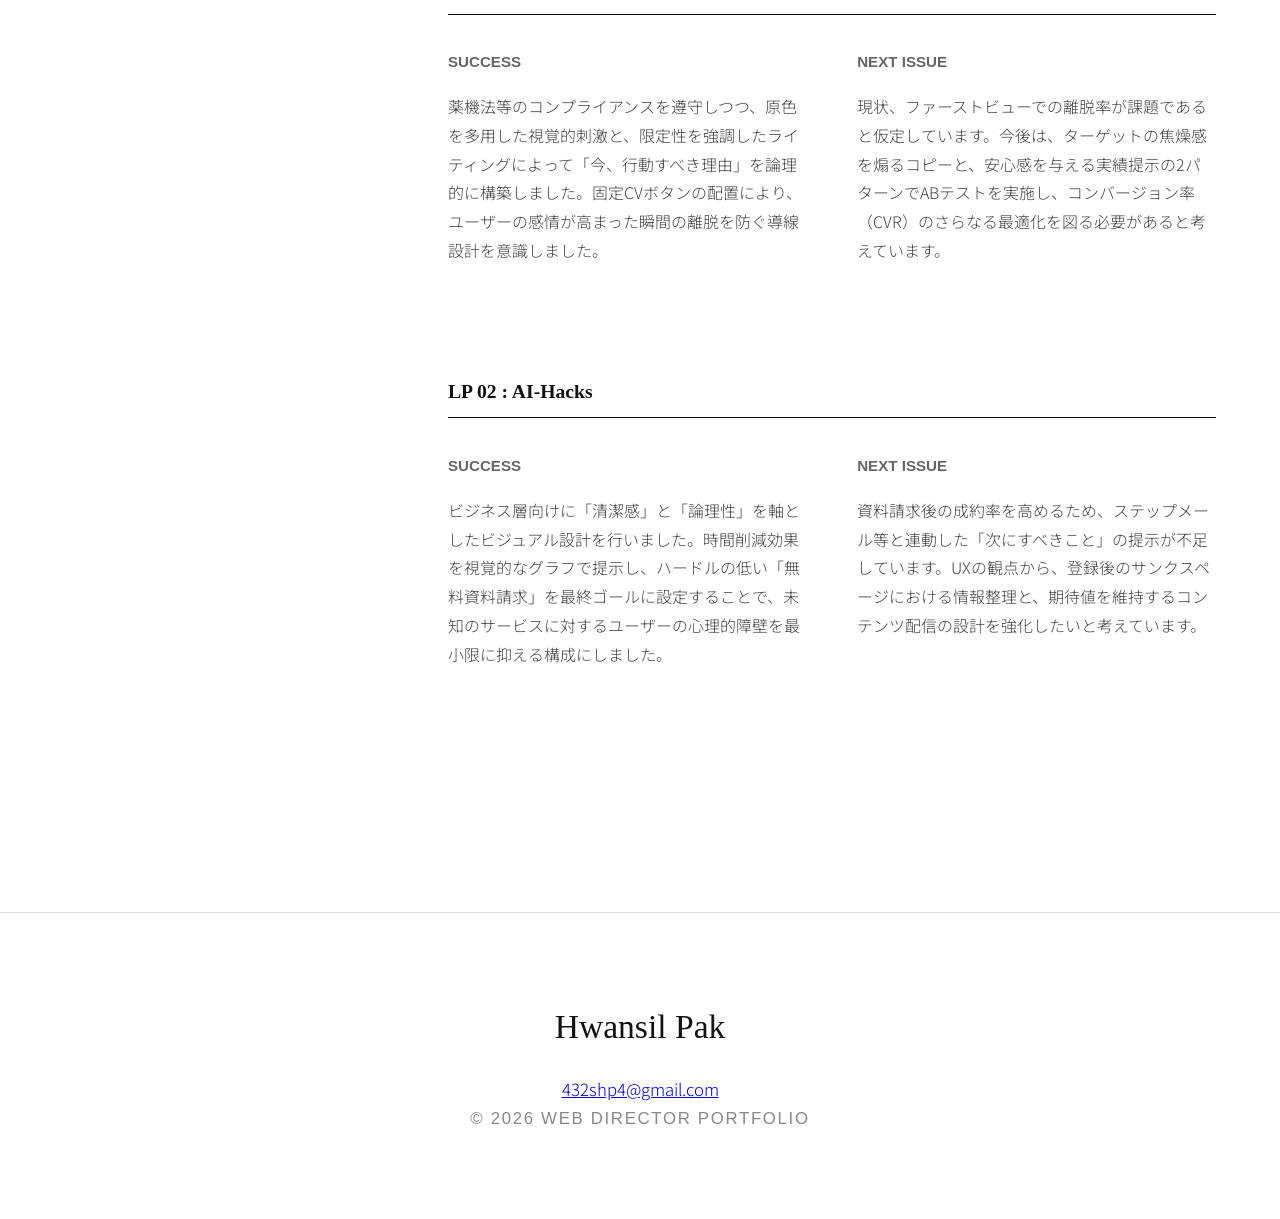
==== commit cc40f4ec: "Add files via upload" ====
--- a/index.html
+++ b/index.html
@@ -295,7 +295,7 @@
       <div class="phil-content" style="margin-bottom: 5rem;">
         <div>
           <h4 class="en-sans" style="margin-bottom: 1rem;">SUCCESS</h4>
-          <p class="phil-text">10日間という短期間で、企画・要件定義から5ページ構成の実装までを「高級感と静寂」を軸に一貫した世界観を表現できました。また、生成AIを活用して高度なアニメーション実装の工数を削減し、限られたリソース内で品質と開発速度を両立させるディレクションを実行しました。</p>
+          <p class="phil-text">7日間という短期間で、企画・要件定義から5ページ構成の実装までを「高級感と静寂」を軸に一貫した世界観を表現できました。また、生成AIを活用して高度なアニメーション実装の工数を削減し、限られたリソース内で品質と開発速度を両立させるディレクションを実行しました。</p>
         </div>
         <div>
           <h4 class="en-sans" style="margin-bottom: 1rem;">NEXT ISSUE</h4>
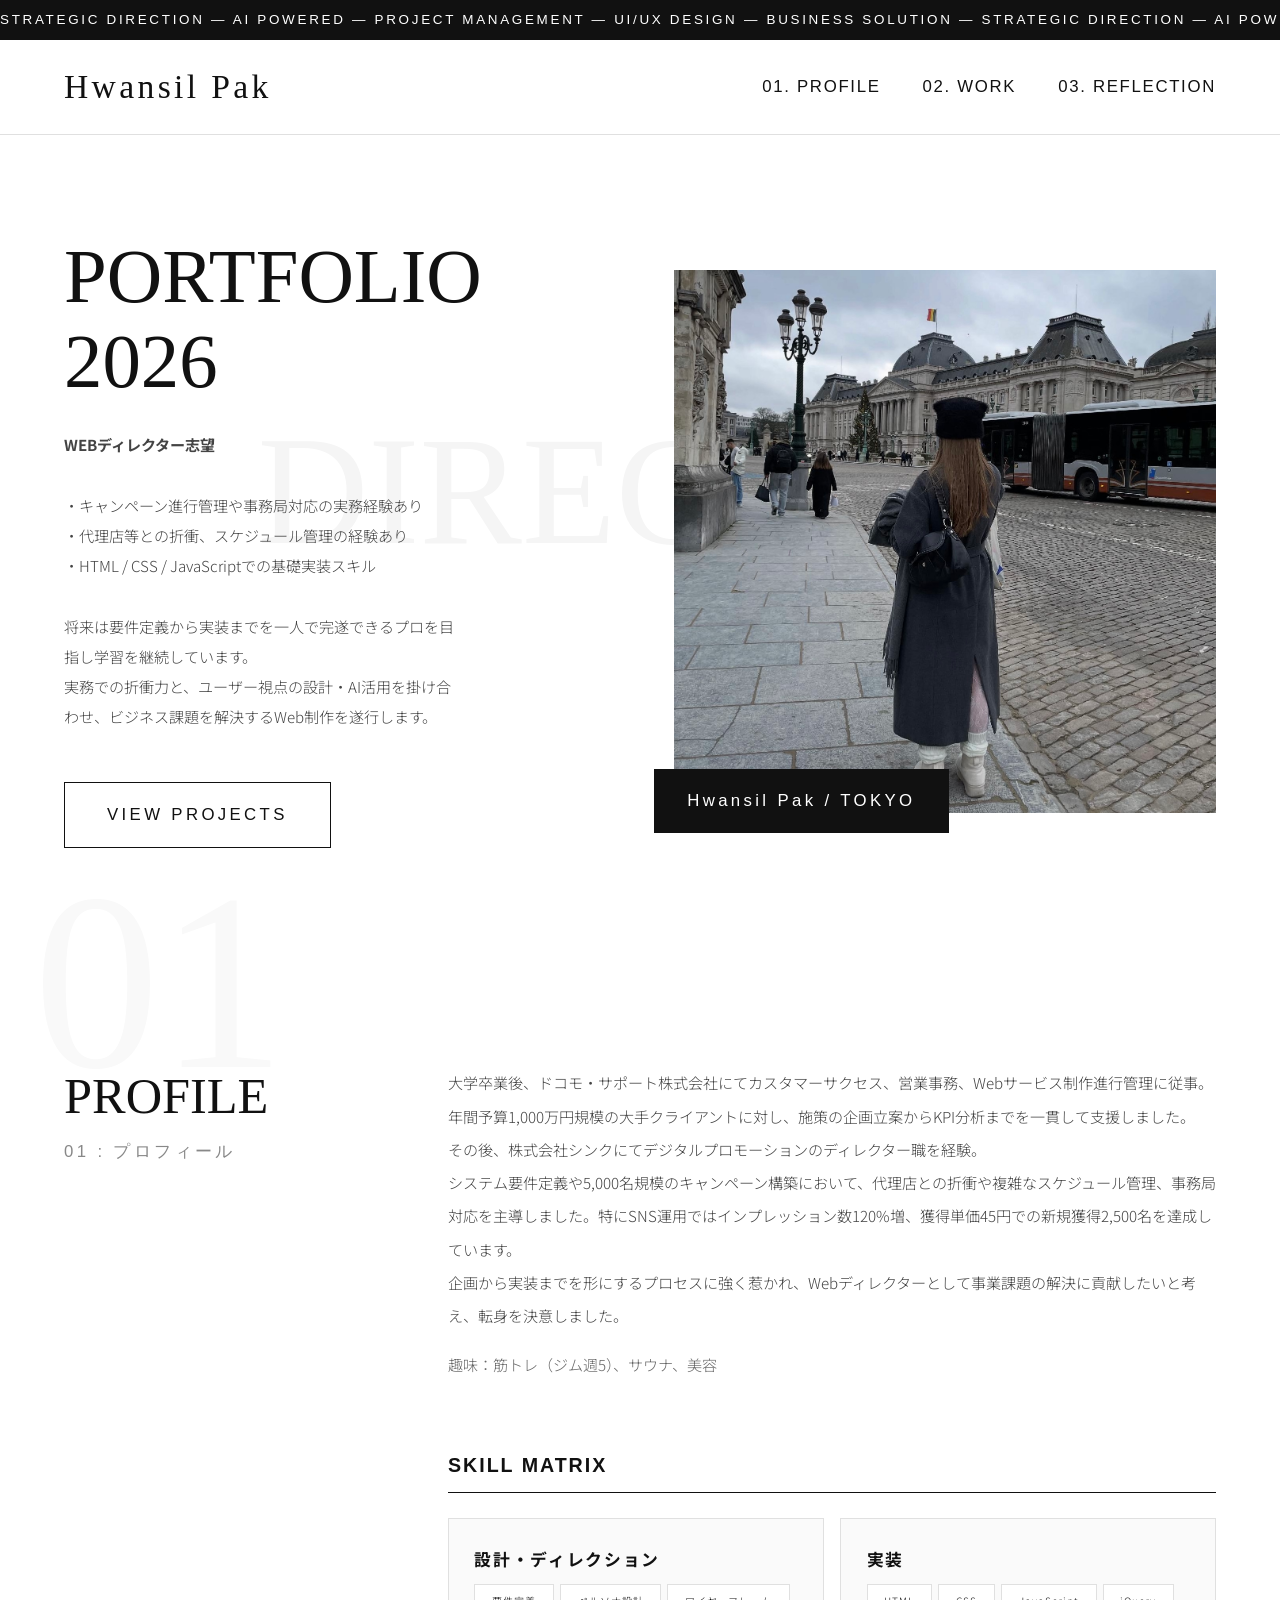
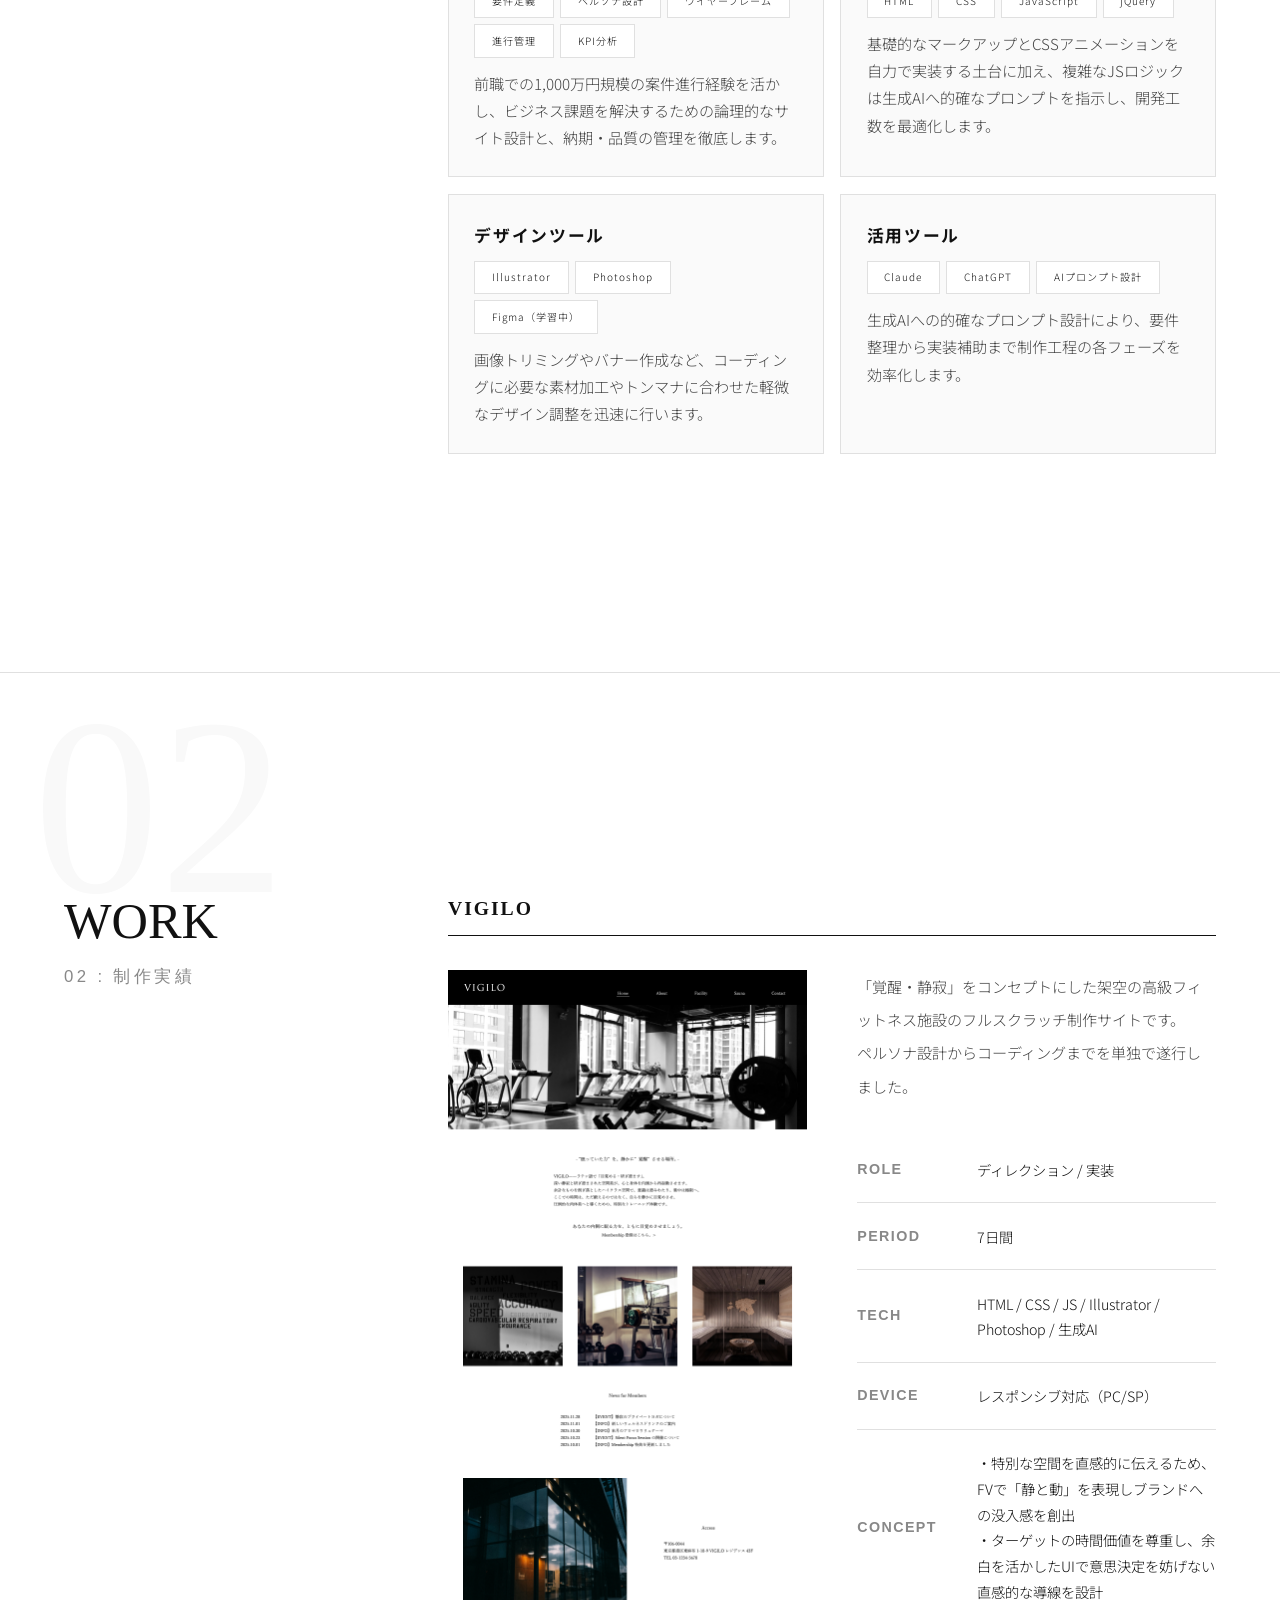
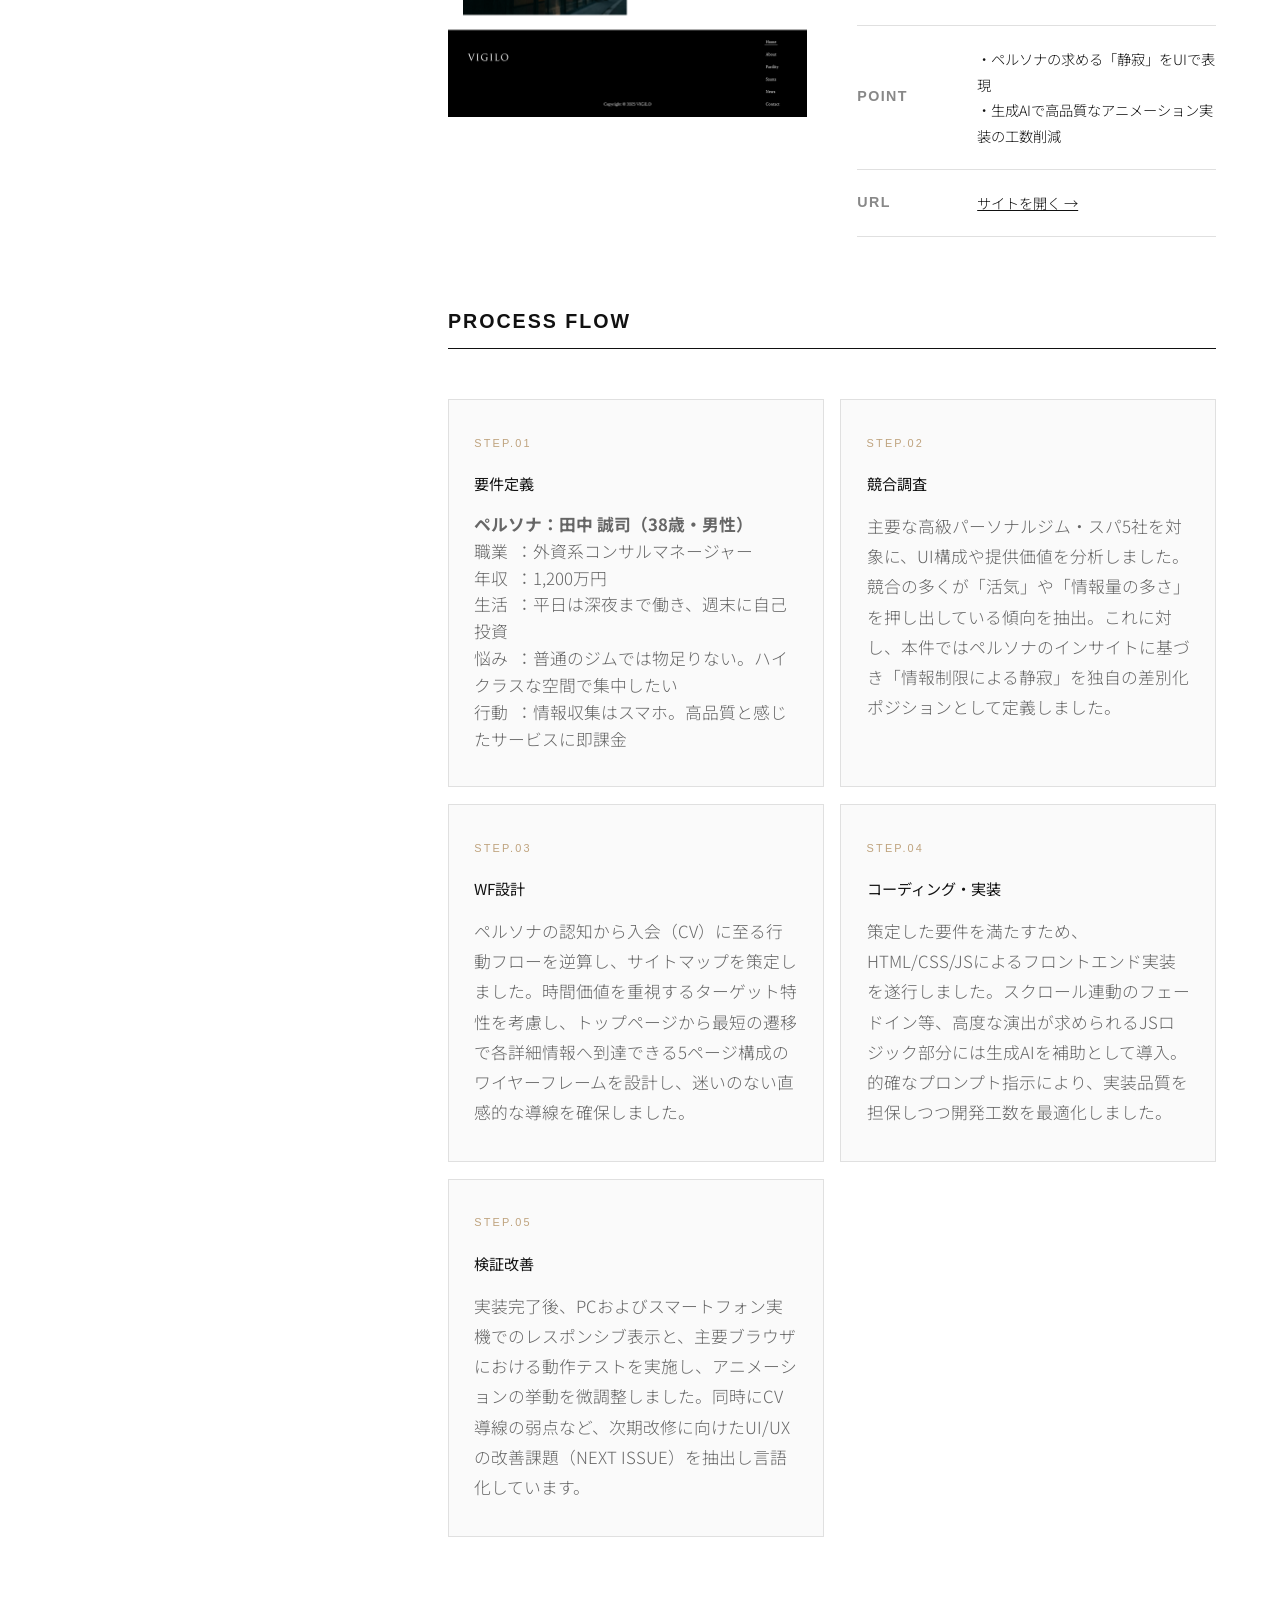
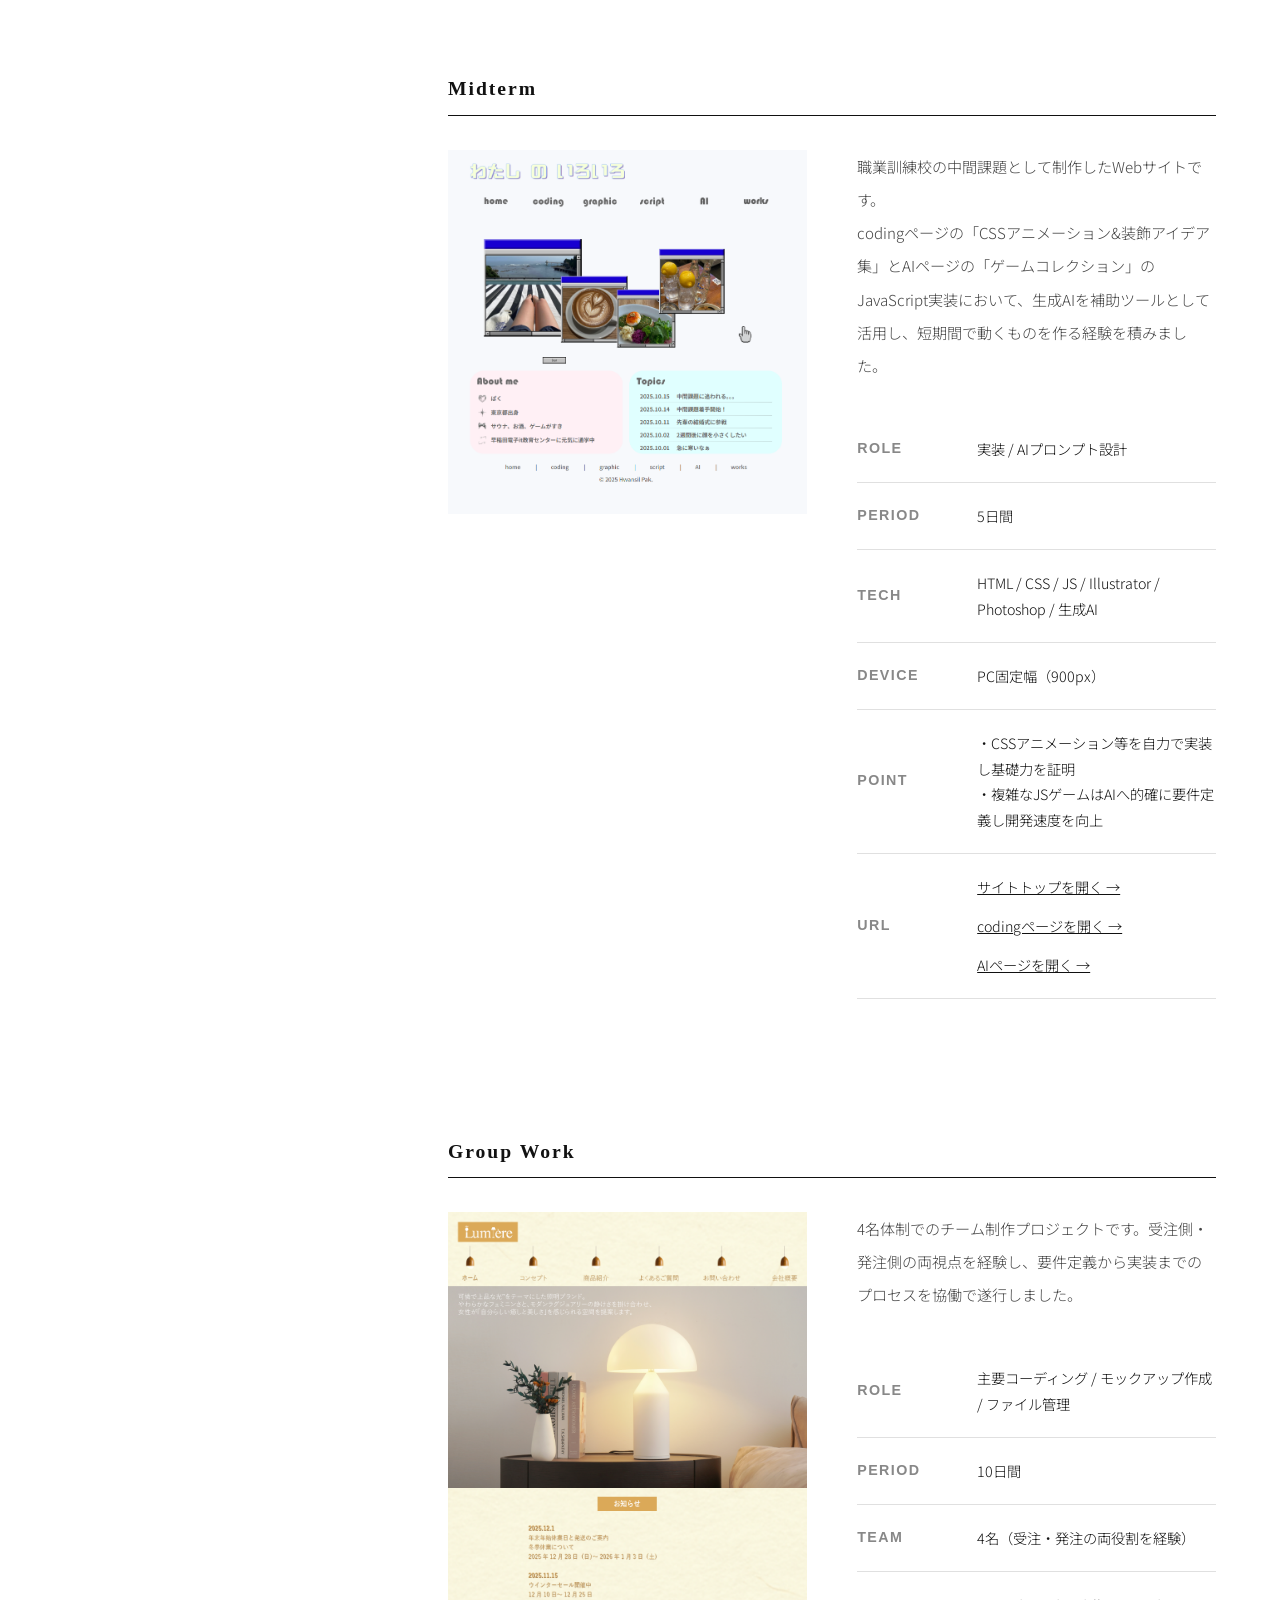
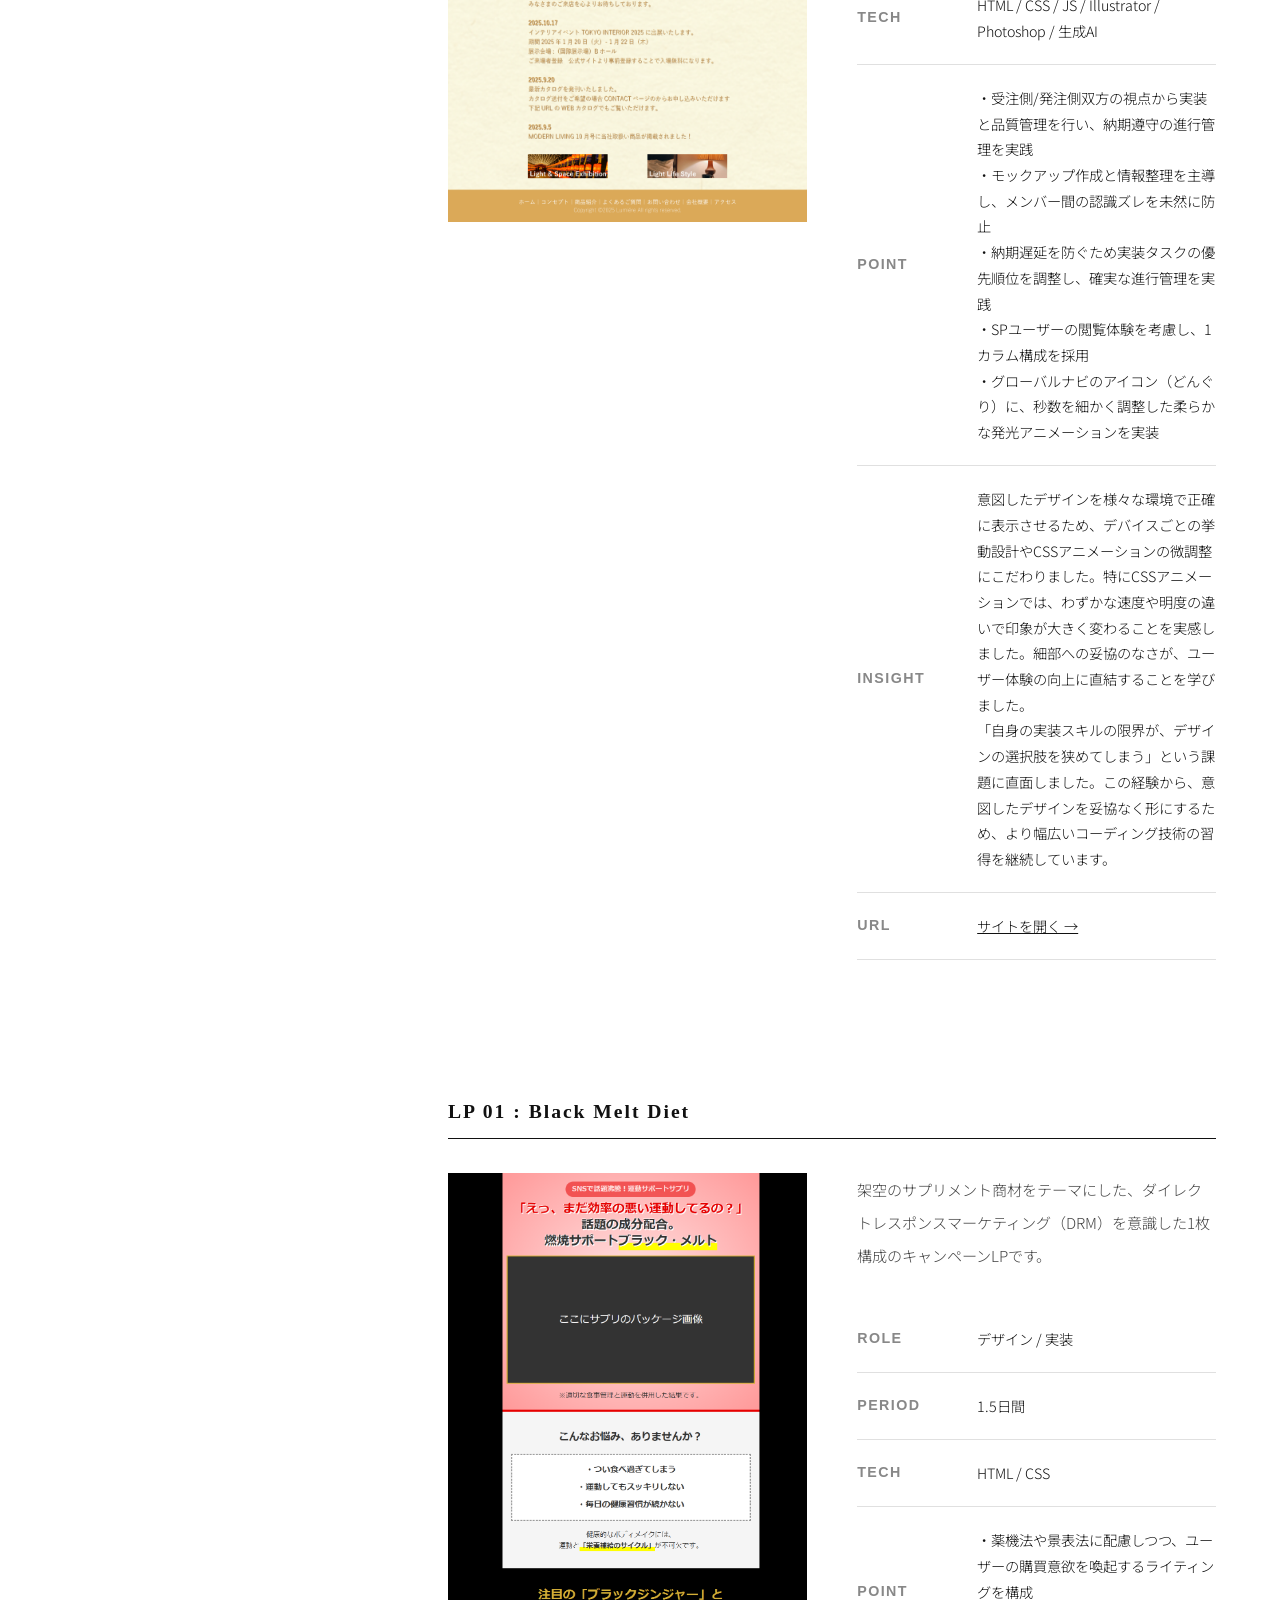
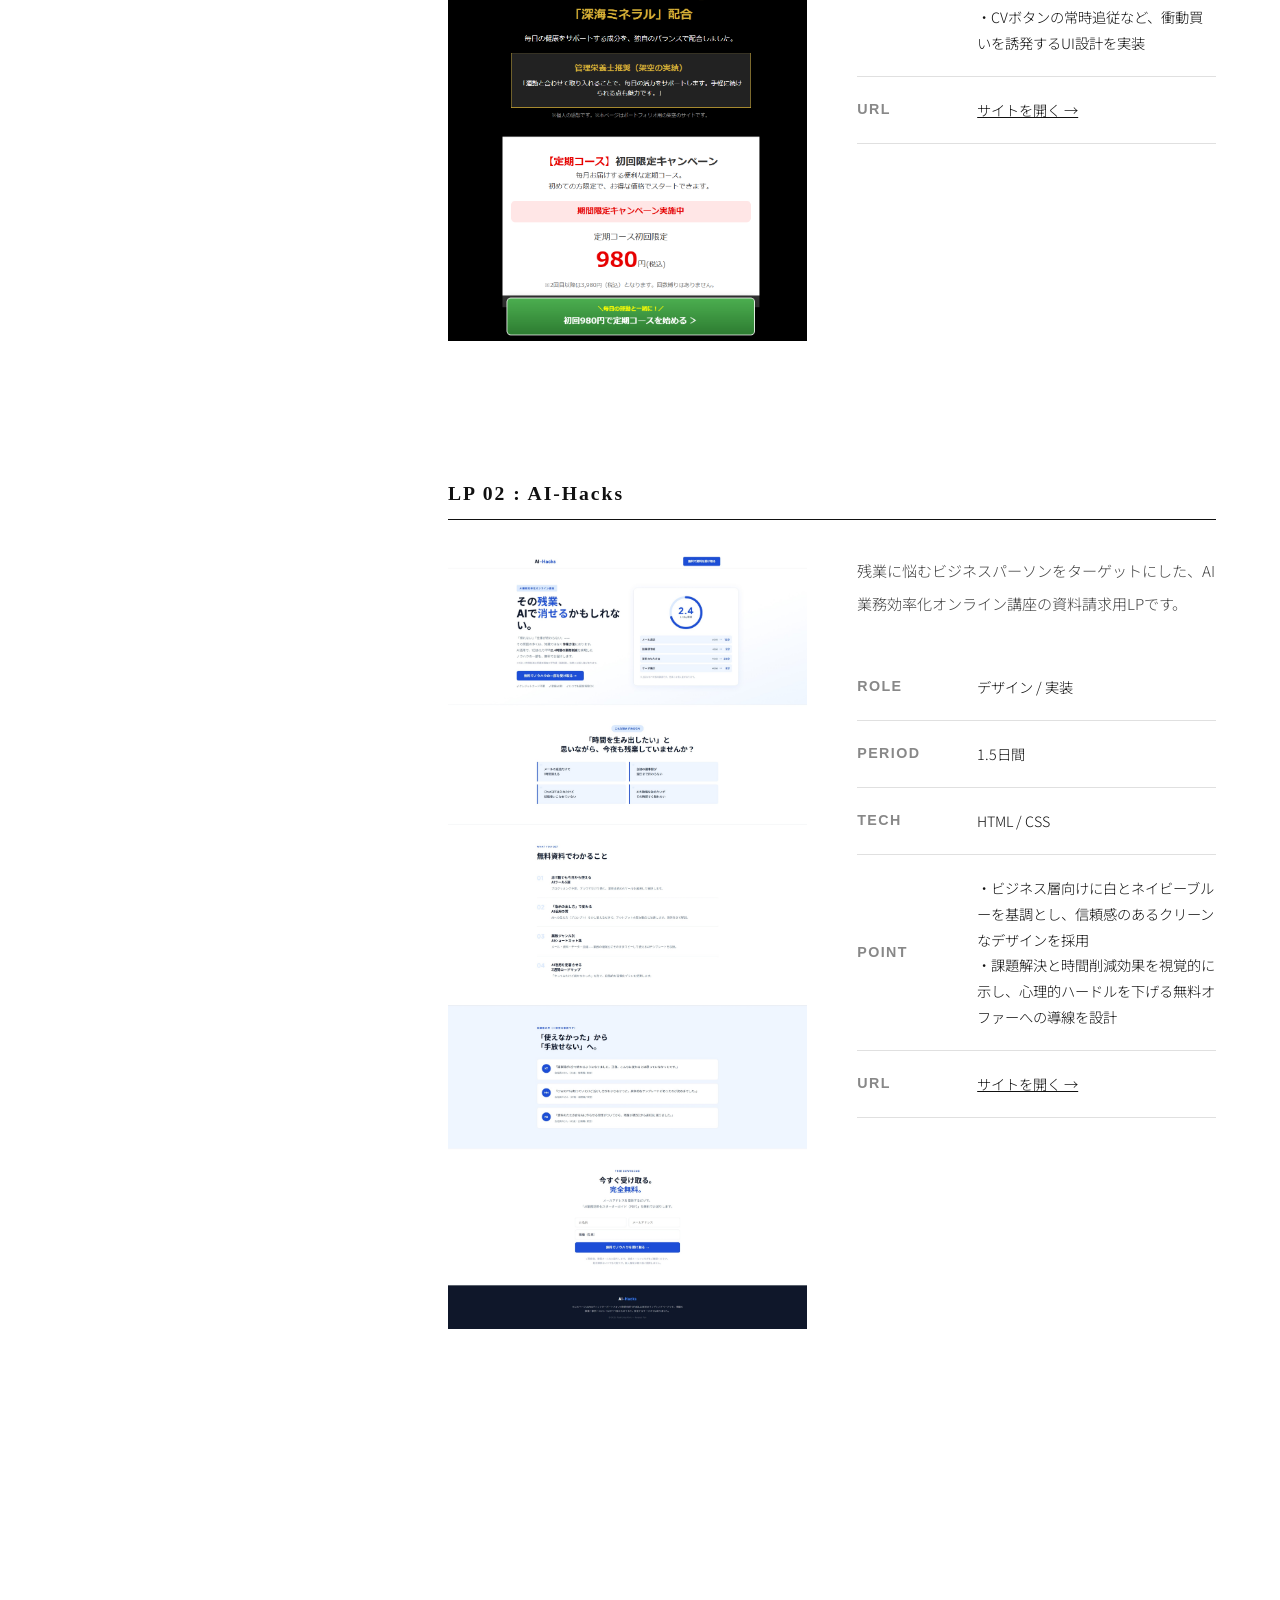
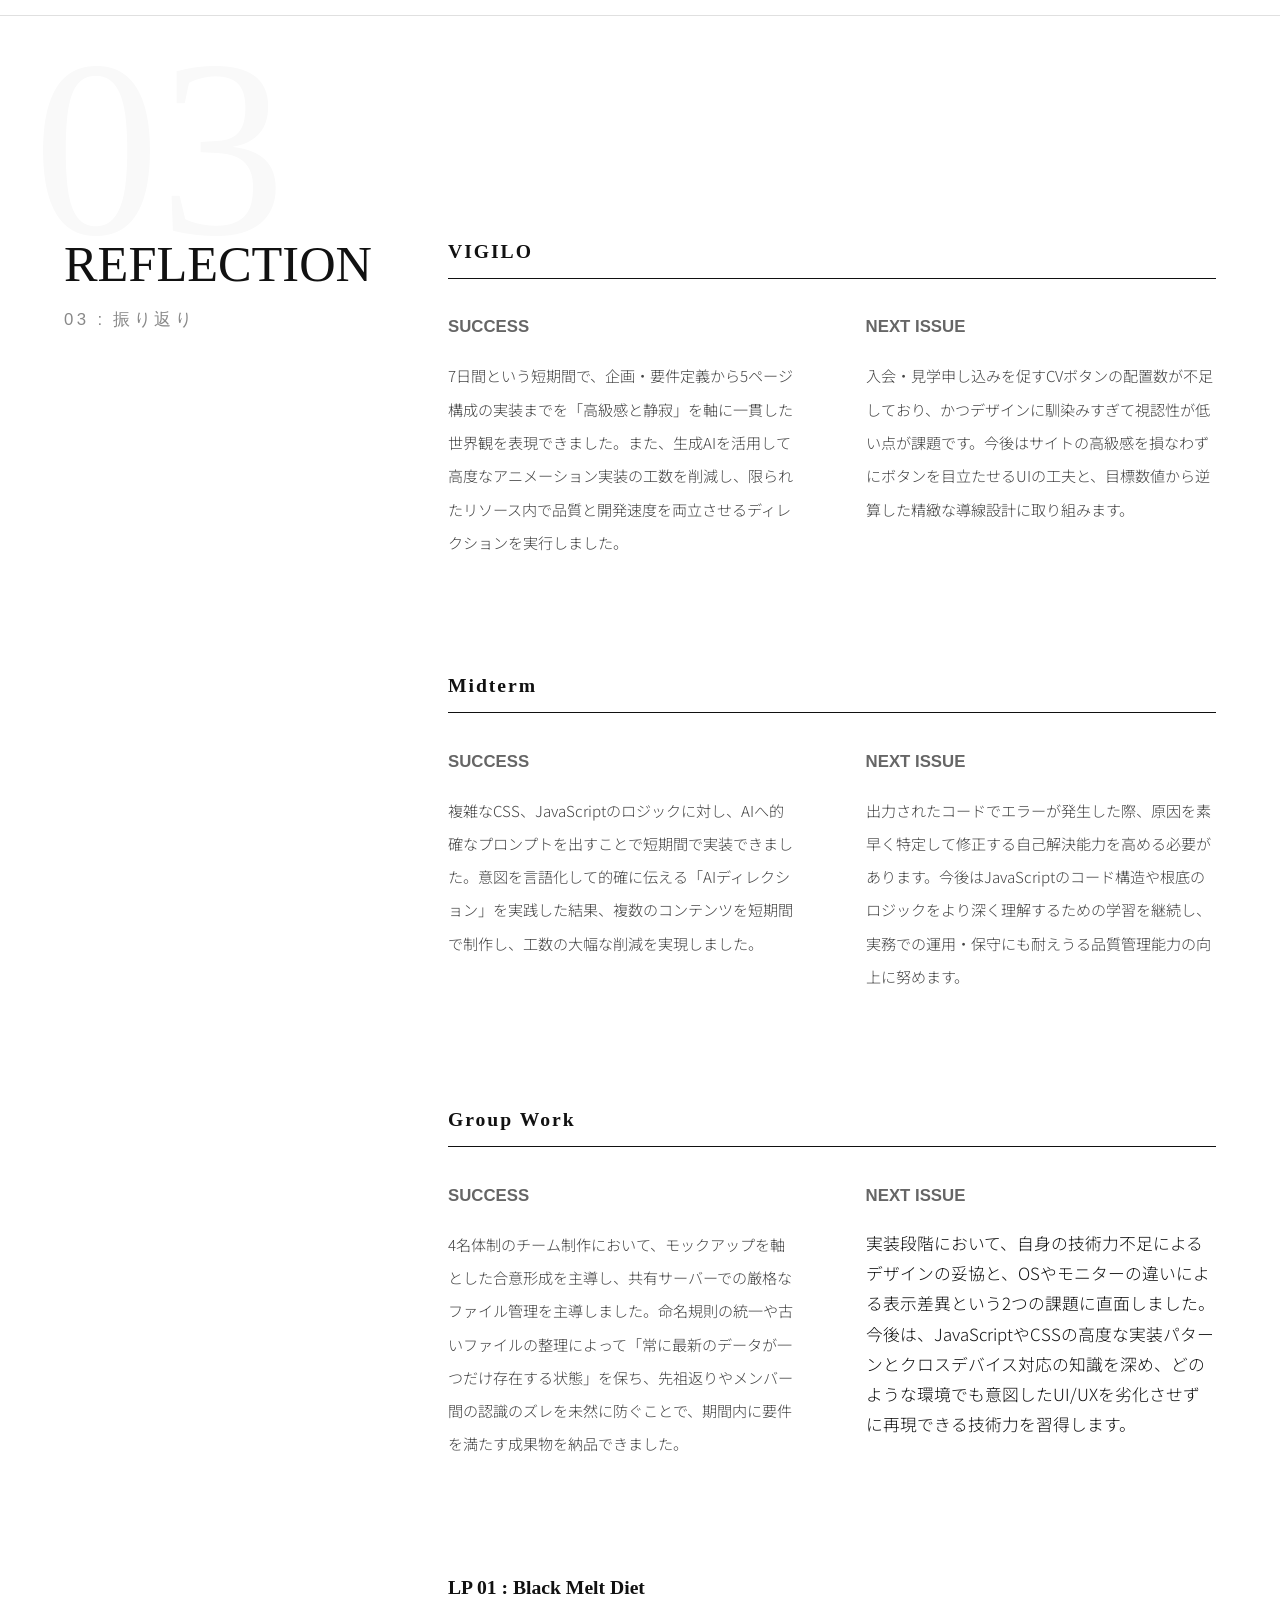
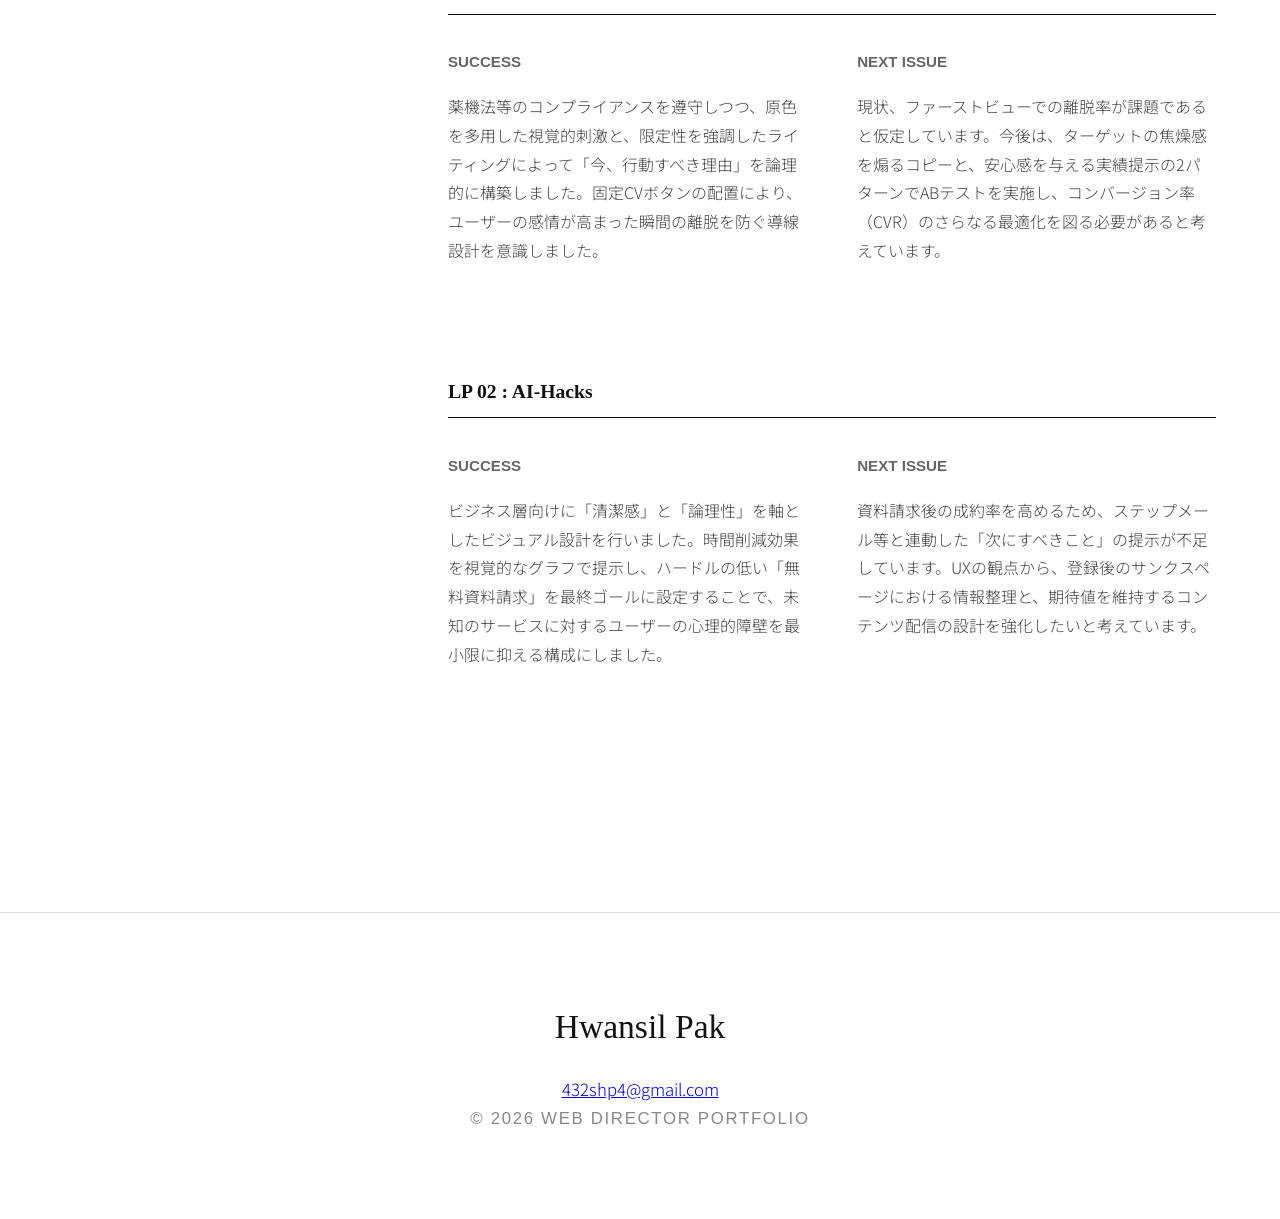
==== commit 5f3c5a02: "Add files via upload" ====
--- a/index.html
+++ b/index.html
@@ -63,7 +63,7 @@
           年間予算1,000万円規模の大手クライアントに対し、施策の企画立案からKPI分析までを一貫して支援しました。<br>
           その後、株式会社シンクにてデジタルプロモーションのディレクター職を経験。<br>
           システム要件定義や5,000名規模のキャンペーン構築において、代理店との折衝や複雑なスケジュール管理、事務局対応を主導しました。特にSNS運用ではインプレッション数120%増、獲得単価45円での新規獲得2,500名を達成しています。<br>
-          企画から実装までを形にするプロセスに強く惹かれ、Webディレクター・コーダーとして事業課題の解決に貢献したいと考え、転身を決意しました。<br>
+          企画から実装までを形にするプロセスに強く惹かれ、Webディレクターとして事業課題の解決に貢献したいと考え、転身を決意しました。<br>
           <span style="display:block; margin-top:1em; color:#666;">趣味：筋トレ（ジム週5）、サウナ、美容</span>
         </p>
       </div>
--- a/style.css
+++ b/style.css
@@ -241,7 +241,7 @@
   letter-spacing: 0.05em;
 }
 
-/* RESPONSIVE (スマホ幅 900px以下の設定を1箇所に集約) */
+/* RESPONSIVE */
 @media(max-width: 900px) {
   nav { padding: 0.5rem 5%; }
   .nav-links { display: none; }
@@ -251,7 +251,17 @@
   .phil-content, .work-grid { grid-template-columns: 1fr; }
   .process-flow { grid-template-columns: 1fr 1fr; }
   .bg-num { font-size: 8rem; top: -1rem; left: 0; opacity: 0.5; }
-  
+
+  .hero {
+    display: none !important;
+  }
+
+ .process-flow {
+    display: flex !important;
+    flex-direction: column !important; /* 縦並びにする指示 */
+    gap: 30px !important; /* ステップ間の隙間を30pxに設定 */
+  }
+
   .reflection-row {
     grid-template-columns: 1fr;
     gap: 1.5rem;
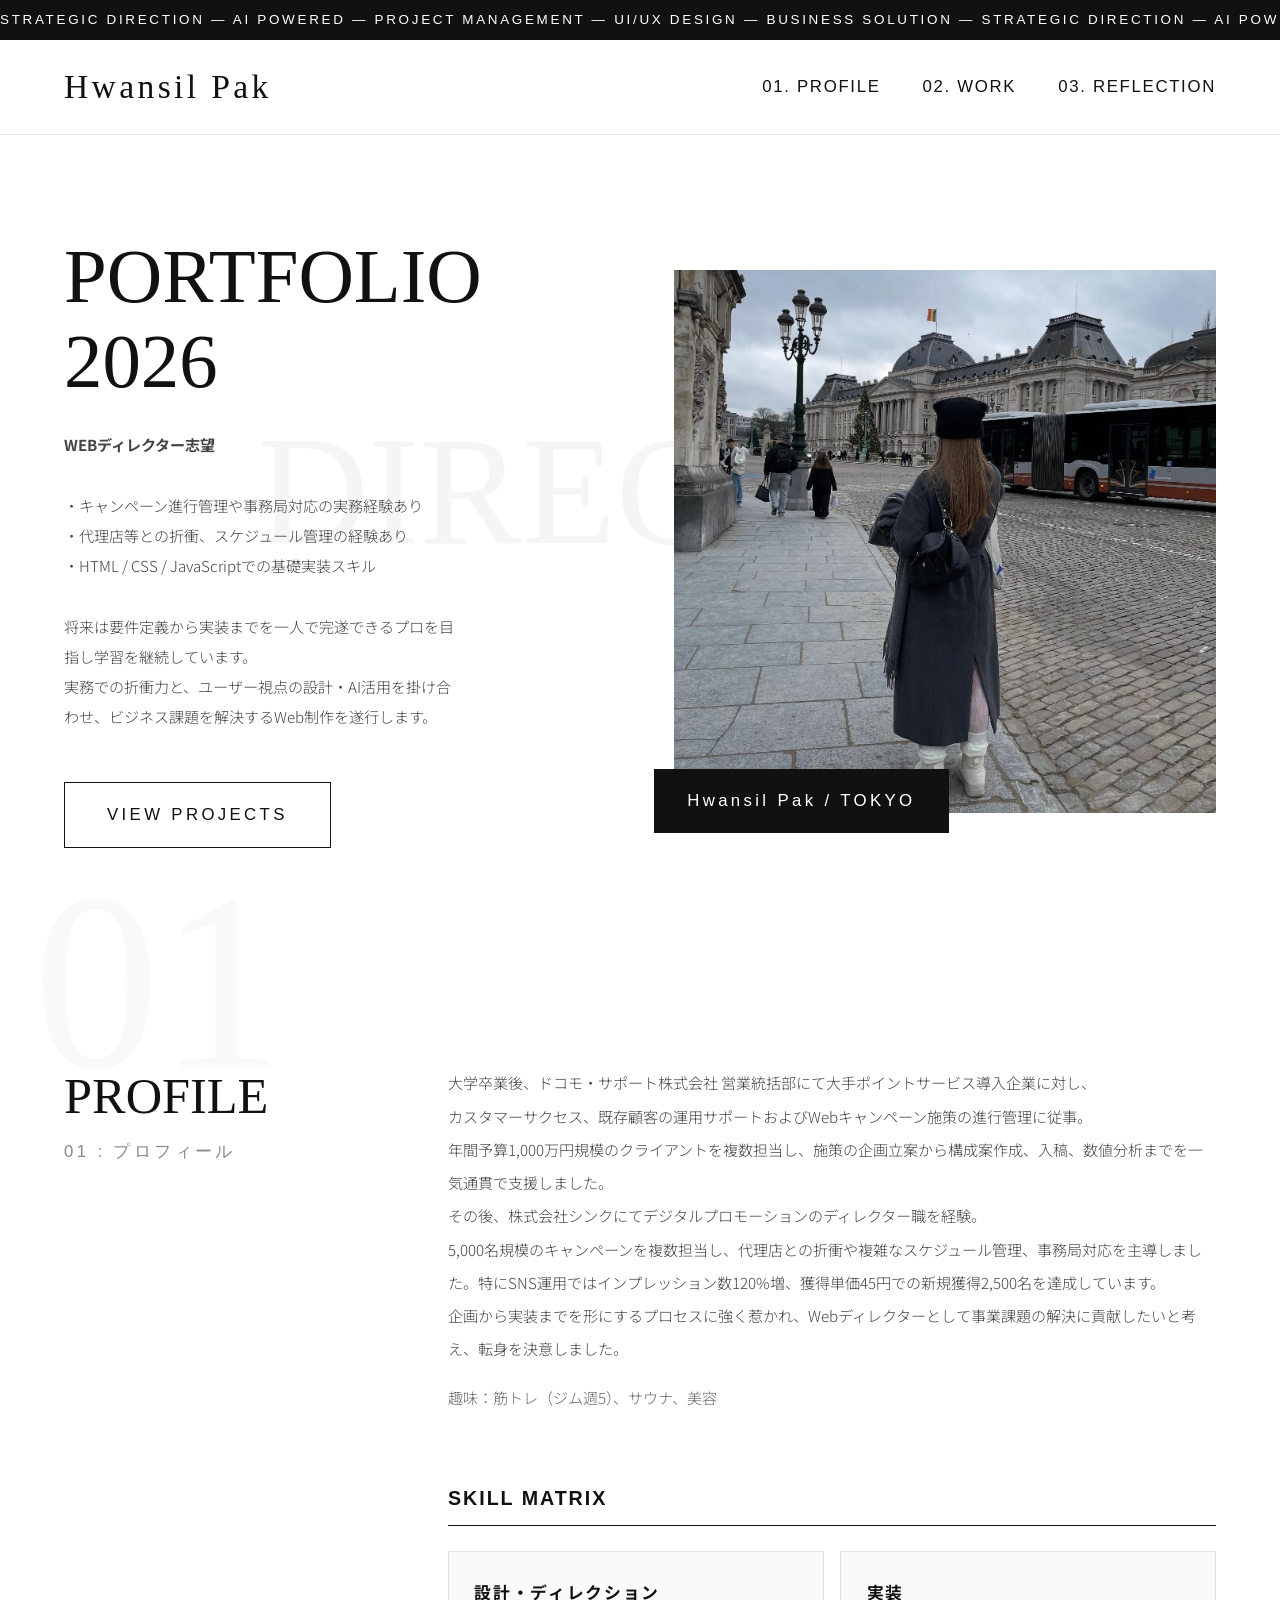
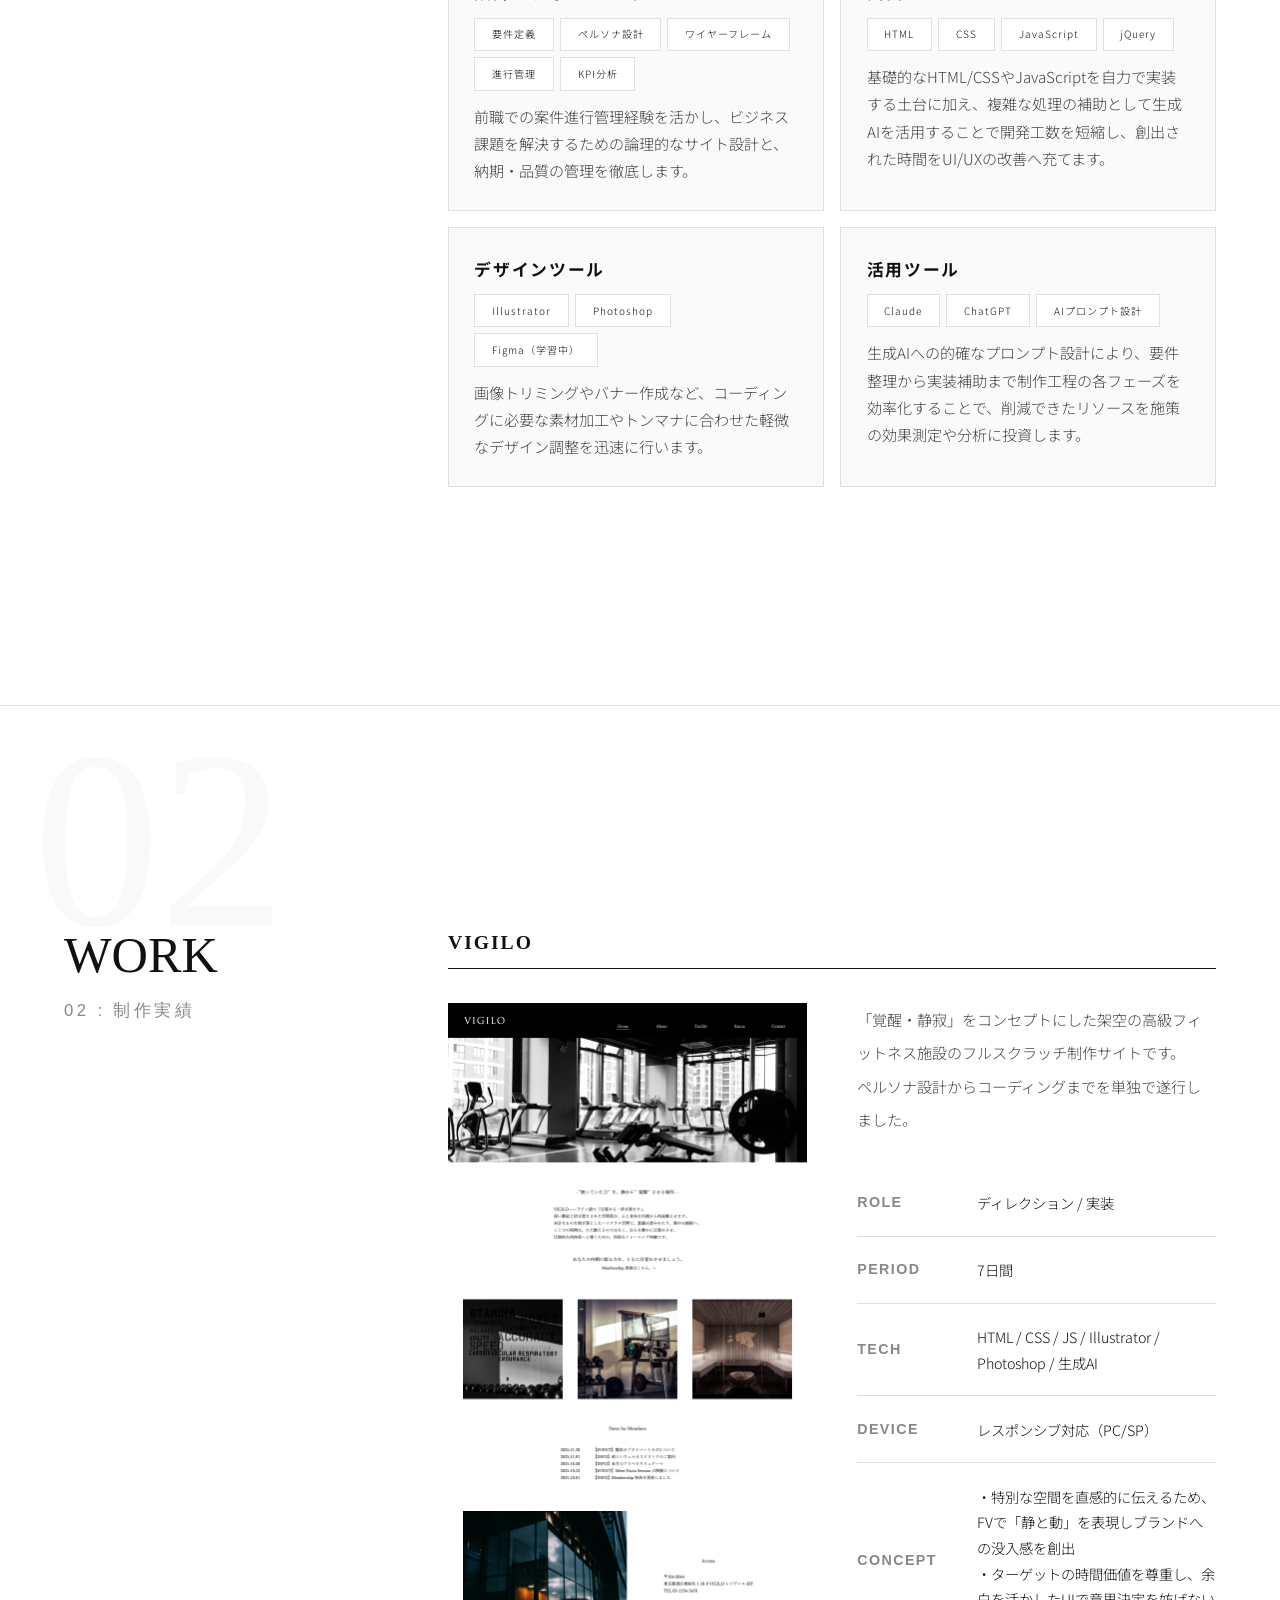
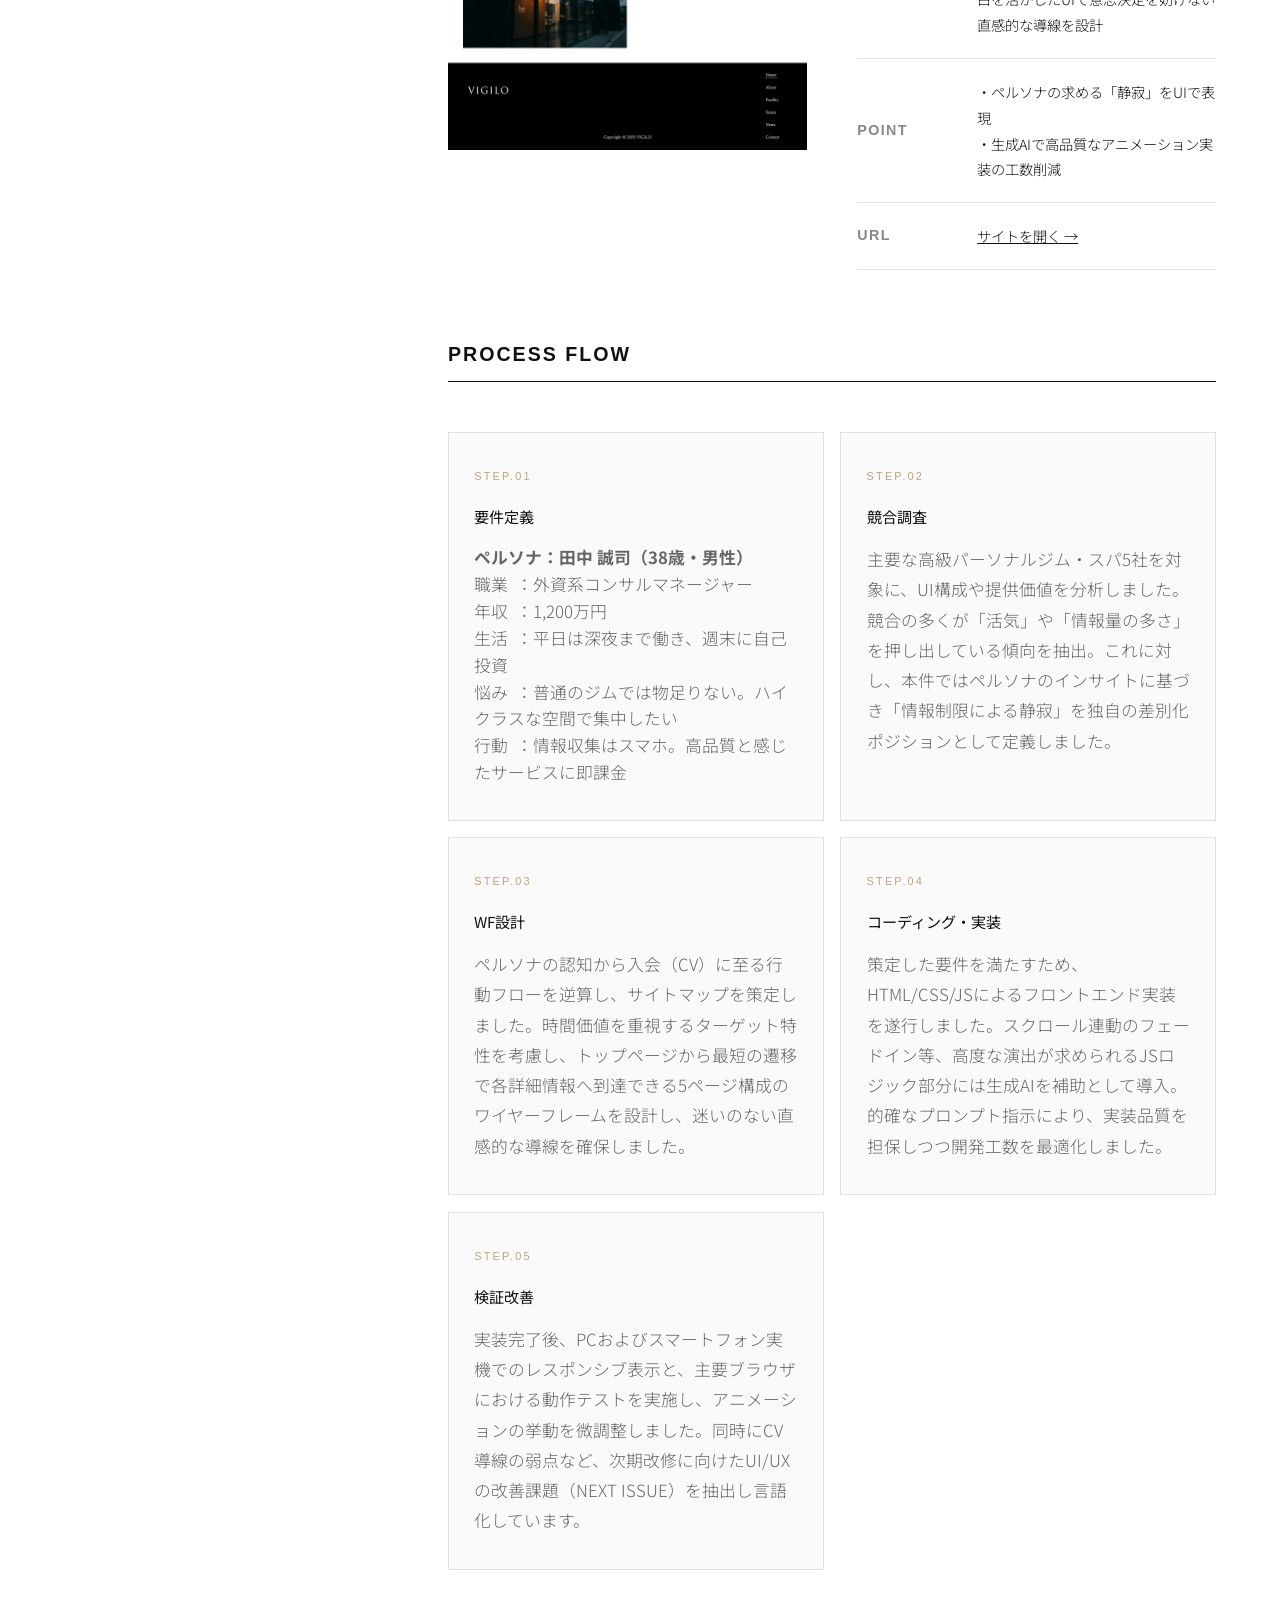
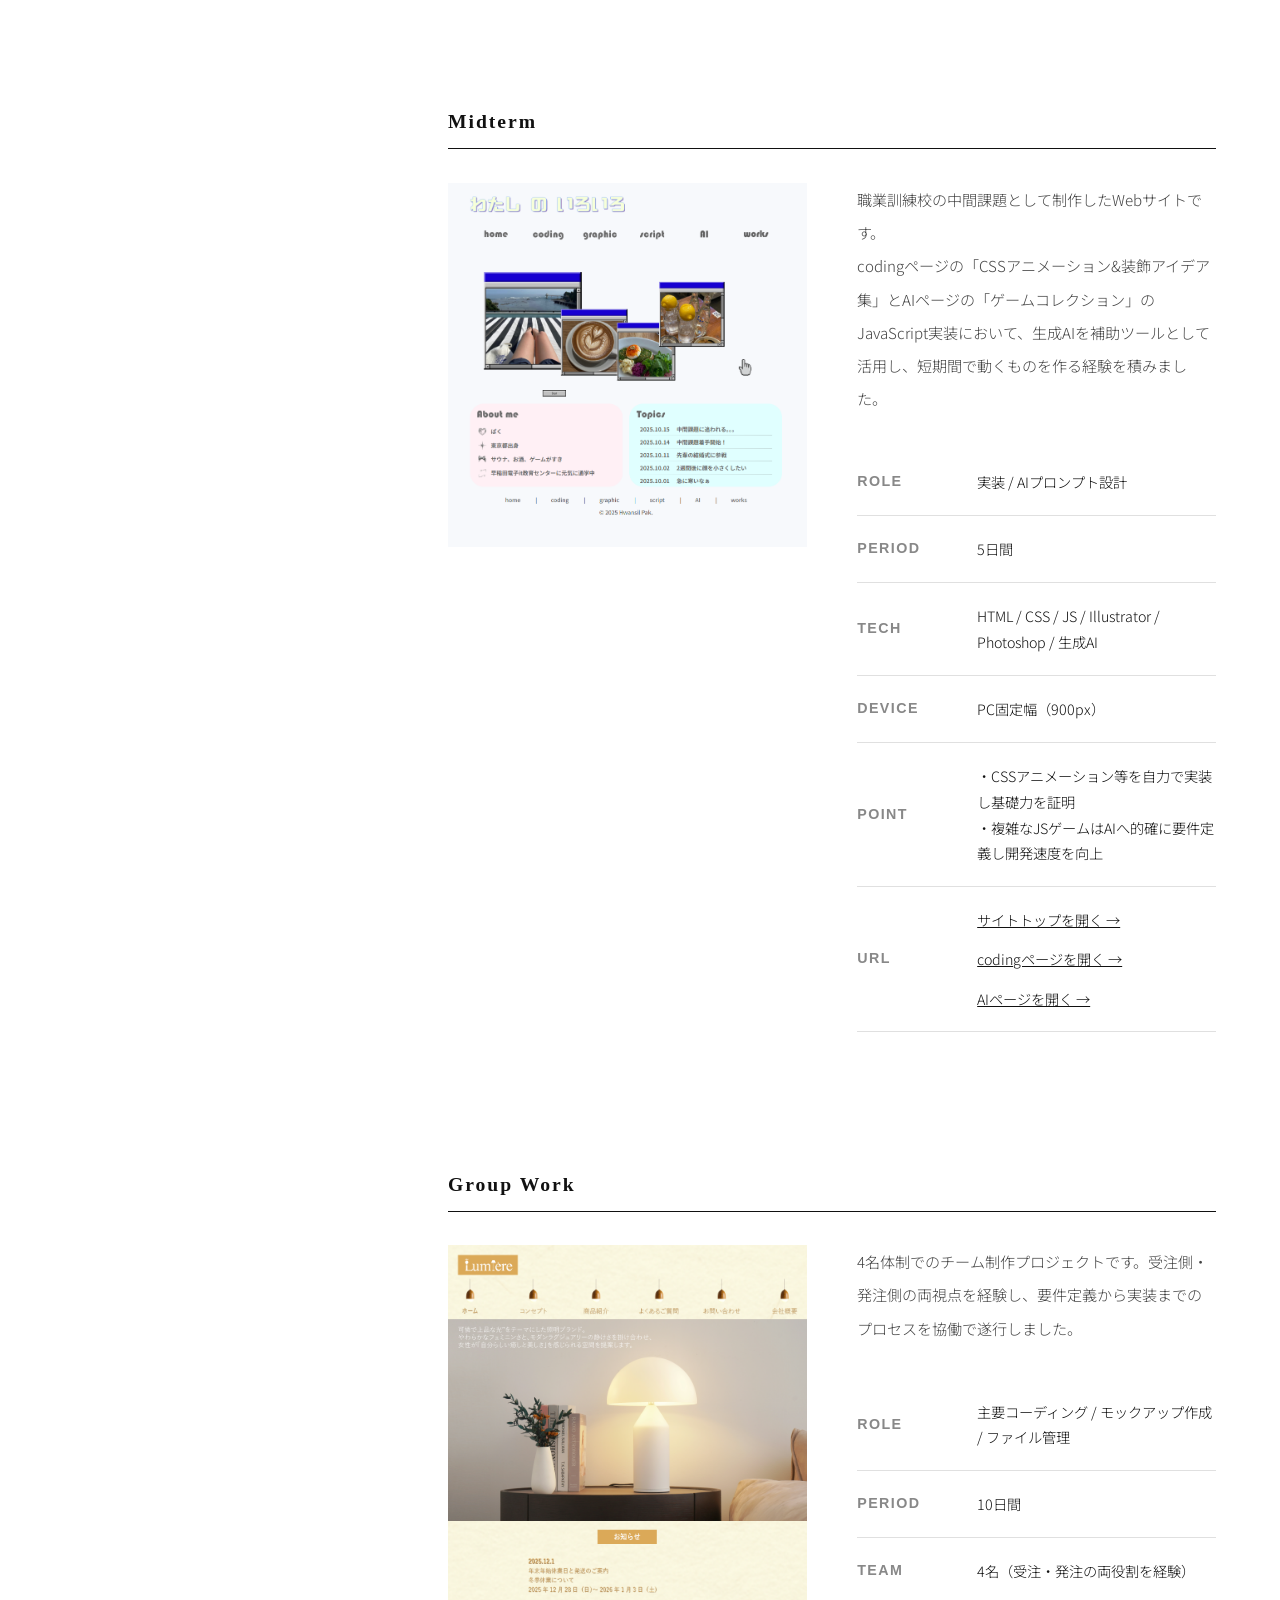
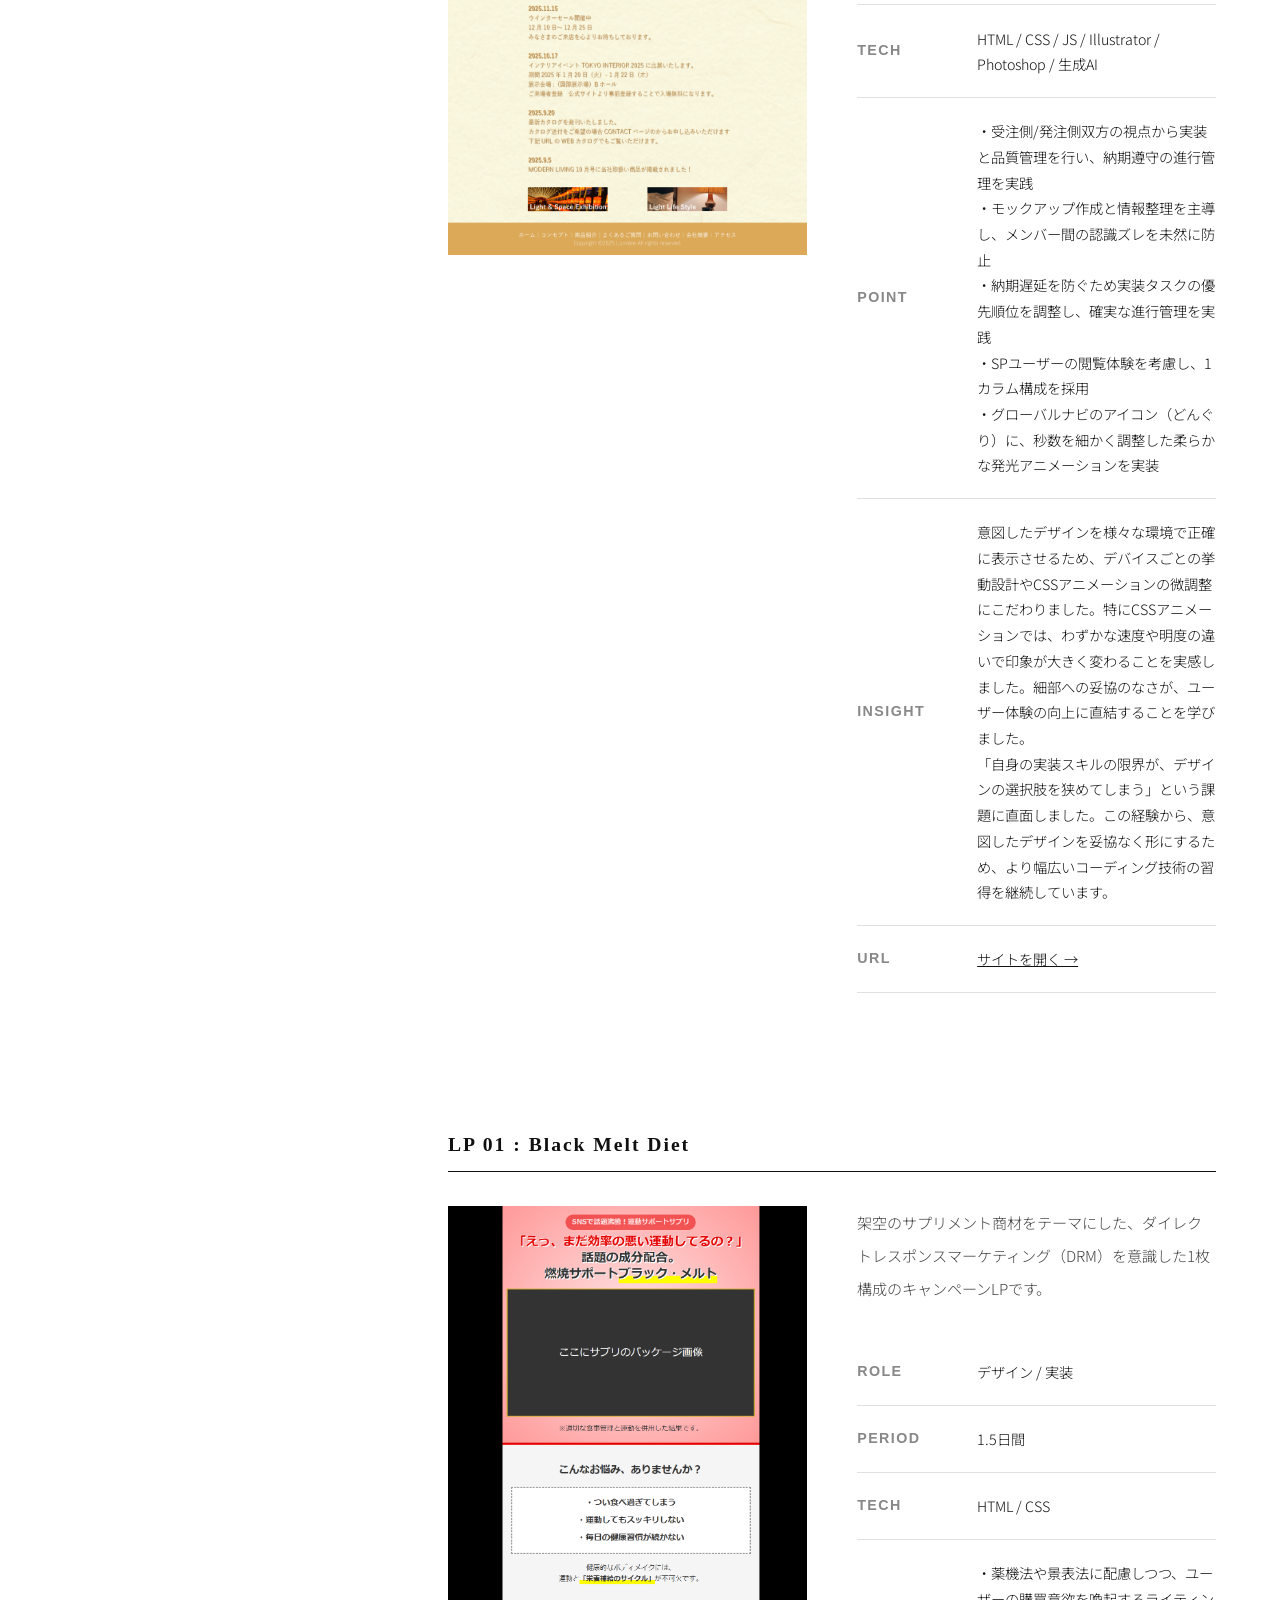
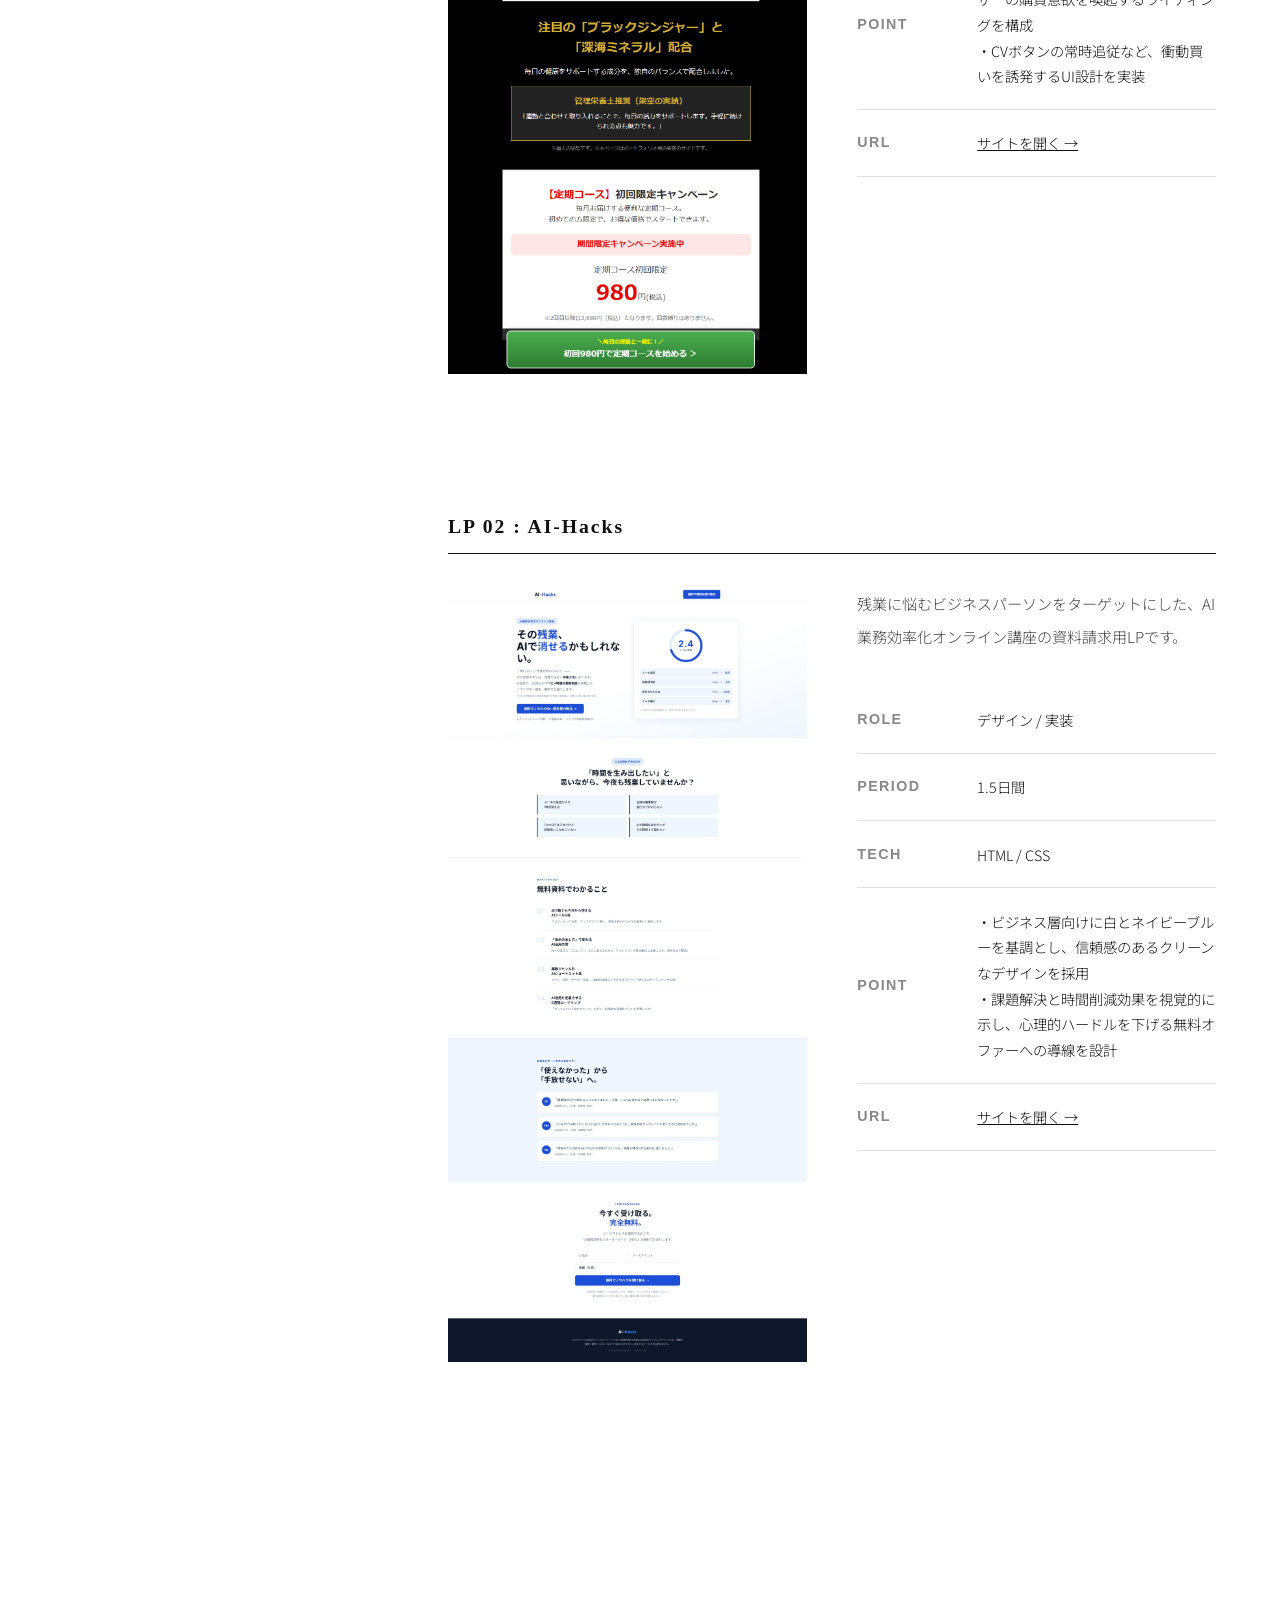
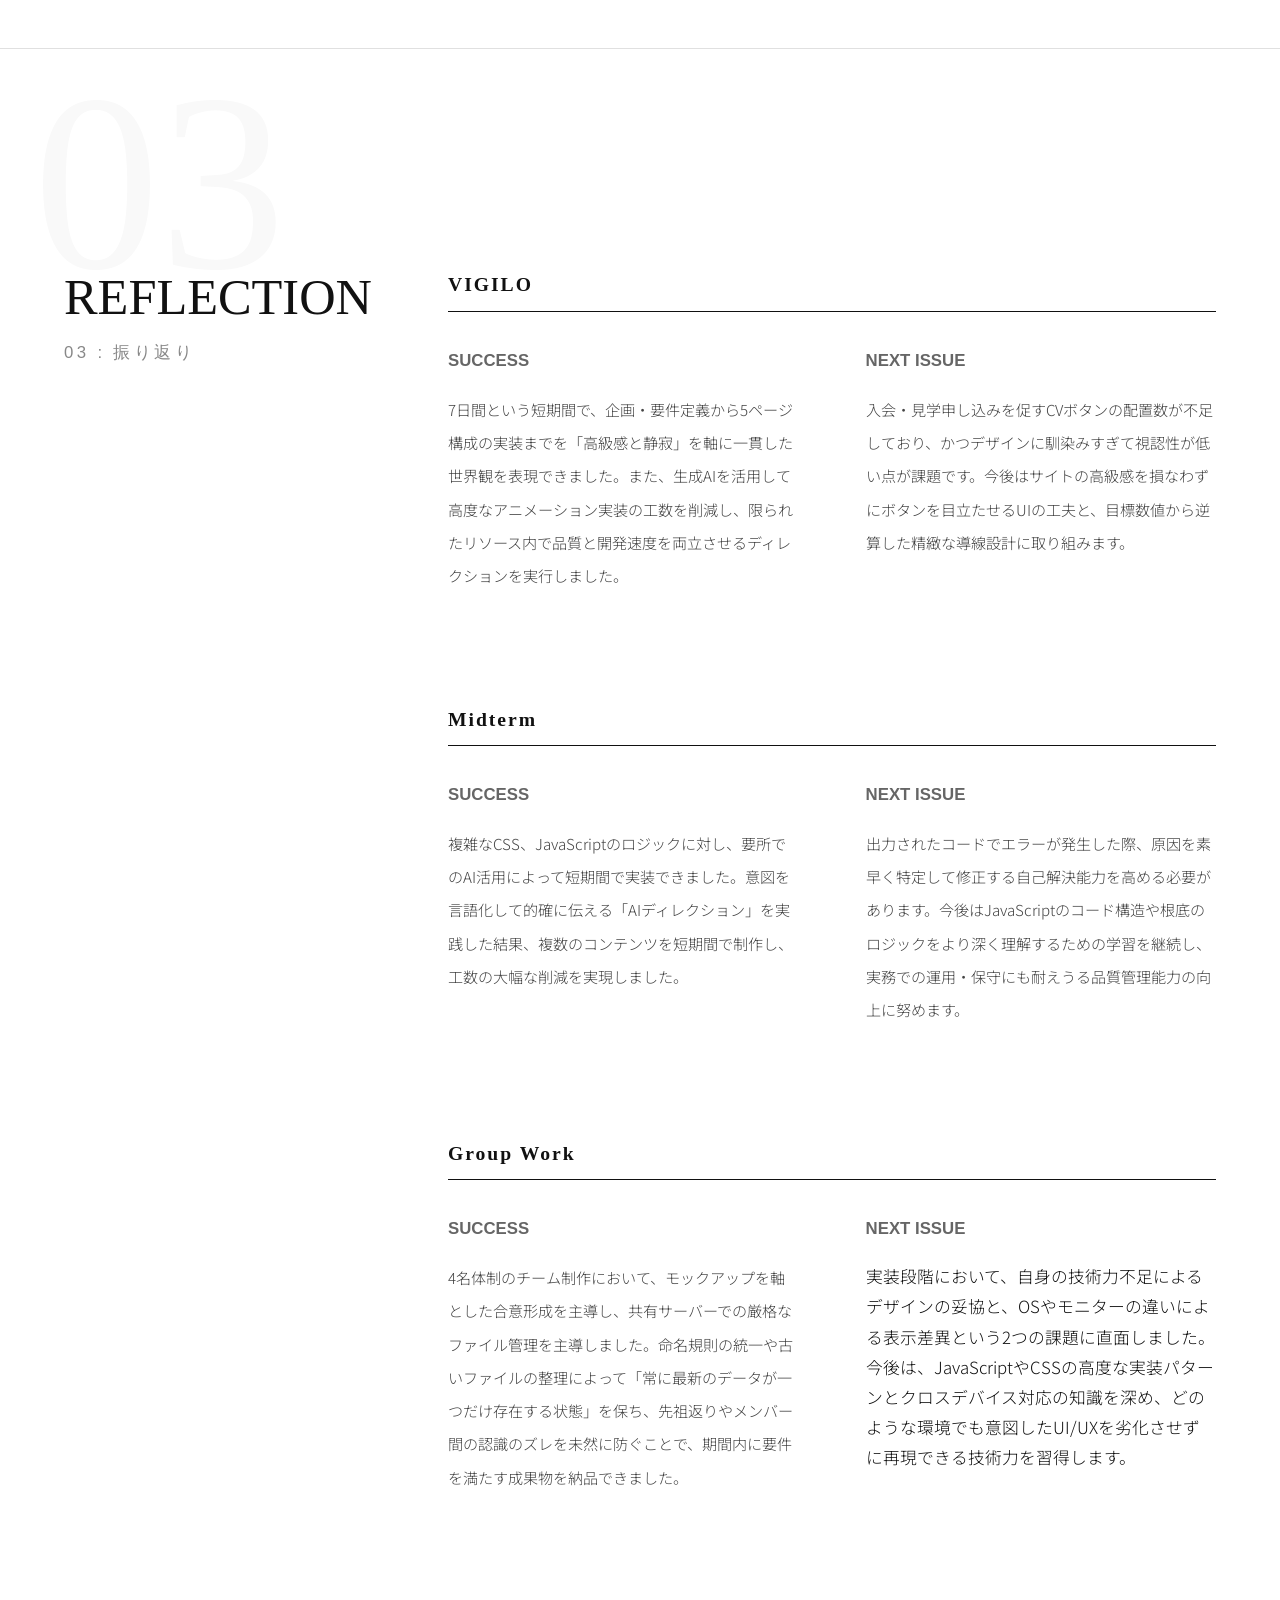
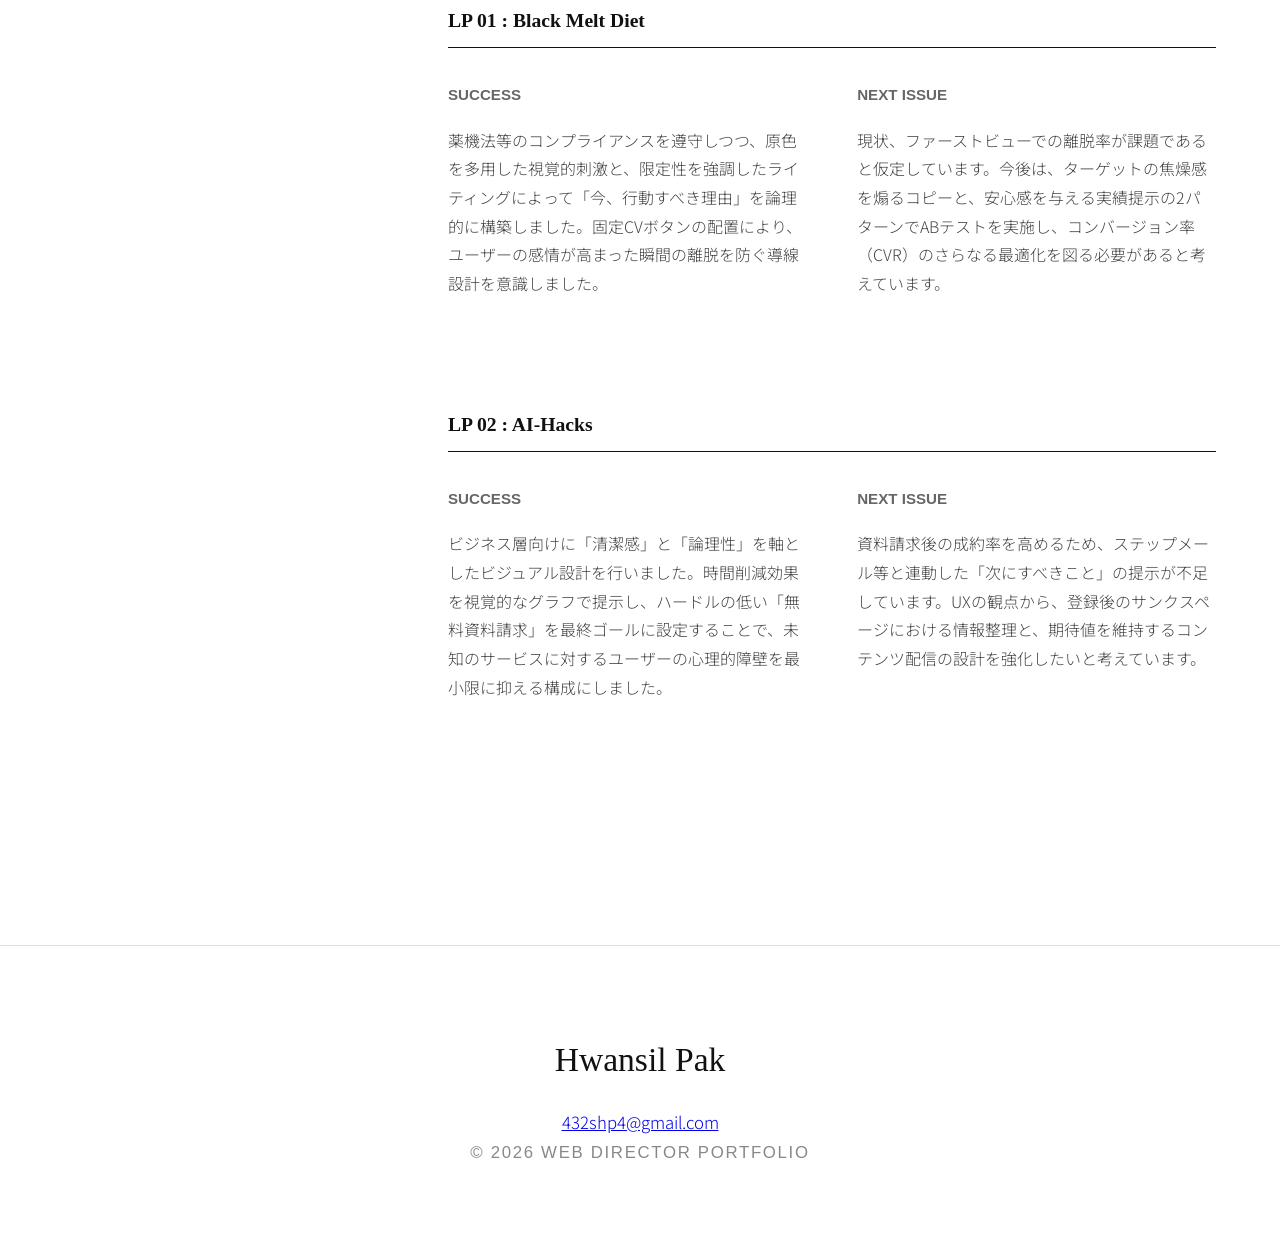
==== commit 874f18fd: "Add files via upload" ====
--- a/index.html
+++ b/index.html
@@ -59,10 +59,11 @@
     <div>
       <div style="margin-bottom: 4rem;">
         <p class="phil-text">
-          大学卒業後、ドコモ・サポート株式会社にてカスタマーサクセス、営業事務、Webサービス制作進行管理に従事。<br>
-          年間予算1,000万円規模の大手クライアントに対し、施策の企画立案からKPI分析までを一貫して支援しました。<br>
+          大学卒業後、ドコモ・サポート株式会社 営業統括部にて大手ポイントサービス導入企業に対し、<br>
+          カスタマーサクセス、既存顧客の運用サポートおよびWebキャンペーン施策の進行管理に従事。<br>
+          年間予算1,000万円規模のクライアントを複数担当し、施策の企画立案から構成案作成、入稿、数値分析までを一気通貫で支援しました。<br>
           その後、株式会社シンクにてデジタルプロモーションのディレクター職を経験。<br>
-          システム要件定義や5,000名規模のキャンペーン構築において、代理店との折衝や複雑なスケジュール管理、事務局対応を主導しました。特にSNS運用ではインプレッション数120%増、獲得単価45円での新規獲得2,500名を達成しています。<br>
+          5,000名規模のキャンペーンを複数担当し、代理店との折衝や複雑なスケジュール管理、事務局対応を主導しました。特にSNS運用ではインプレッション数120%増、獲得単価45円での新規獲得2,500名を達成しています。<br>
           企画から実装までを形にするプロセスに強く惹かれ、Webディレクターとして事業課題の解決に貢献したいと考え、転身を決意しました。<br>
           <span style="display:block; margin-top:1em; color:#666;">趣味：筋トレ（ジム週5）、サウナ、美容</span>
         </p>
@@ -82,7 +83,7 @@
               <span class="chip">KPI分析</span>
             </div>
             <p class="phil-text" style="line-height:1.8; margin:0;">
-              前職での1,000万円規模の案件進行経験を活かし、ビジネス課題を解決するための論理的なサイト設計と、納期・品質の管理を徹底します。
+              前職での案件進行管理経験を活かし、ビジネス課題を解決するための論理的なサイト設計と、納期・品質の管理を徹底します。
             </p>
           </div>
 
@@ -95,7 +96,7 @@
               <span class="chip">jQuery</span>
             </div>
             <p class="phil-text" style="line-height:1.8; margin:0;">
-              基礎的なマークアップとCSSアニメーションを自力で実装する土台に加え、複雑なJSロジックは生成AIへ的確なプロンプトを指示し、開発工数を最適化します。
+              基礎的なHTML/CSSやJavaScriptを自力で実装する土台に加え、複雑な処理の補助として生成AIを活用することで開発工数を短縮し、創出された時間をUI/UXの改善へ充てます。
             </p>
           </div>
 
@@ -119,7 +120,7 @@
               <span class="chip">AIプロンプト設計</span>
             </div>
             <p class="phil-text" style="line-height:1.8; margin:0;">
-              生成AIへの的確なプロンプト設計により、要件整理から実装補助まで制作工程の各フェーズを効率化します。
+              生成AIへの的確なプロンプト設計により、要件整理から実装補助まで制作工程の各フェーズを効率化することで、削減できたリソースを施策の効果測定や分析に投資します。
             </p>
           </div>
 
@@ -307,7 +308,8 @@
       <div class="phil-content" style="margin-bottom: 5rem;">
         <div>
           <h4 class="en-sans" style="margin-bottom: 1rem;">SUCCESS</h4>
-          <p class="phil-text">複雑なCSS、JavaScriptのロジックに対し、AIへ的確なプロンプトを出すことで短期間で実装できました。意図を言語化して的確に伝える「AIディレクション」を実践した結果、複数のコンテンツを短期間で制作し、工数の大幅な削減を実現しました。</p>
+          <p class="phil-text">複雑なCSS、JavaScriptのロジックに対し、要所でのAI活用によって短期間で実装できました。意図を言語化して的確に伝える「AIディレクション」を実践した結果、複数のコンテンツを短期間で制作し、工数の大幅な削減を実現しました。
+          </p>
         </div>
         <div>
           <h4 class="en-sans" style="margin-bottom: 1rem;">NEXT ISSUE</h4>
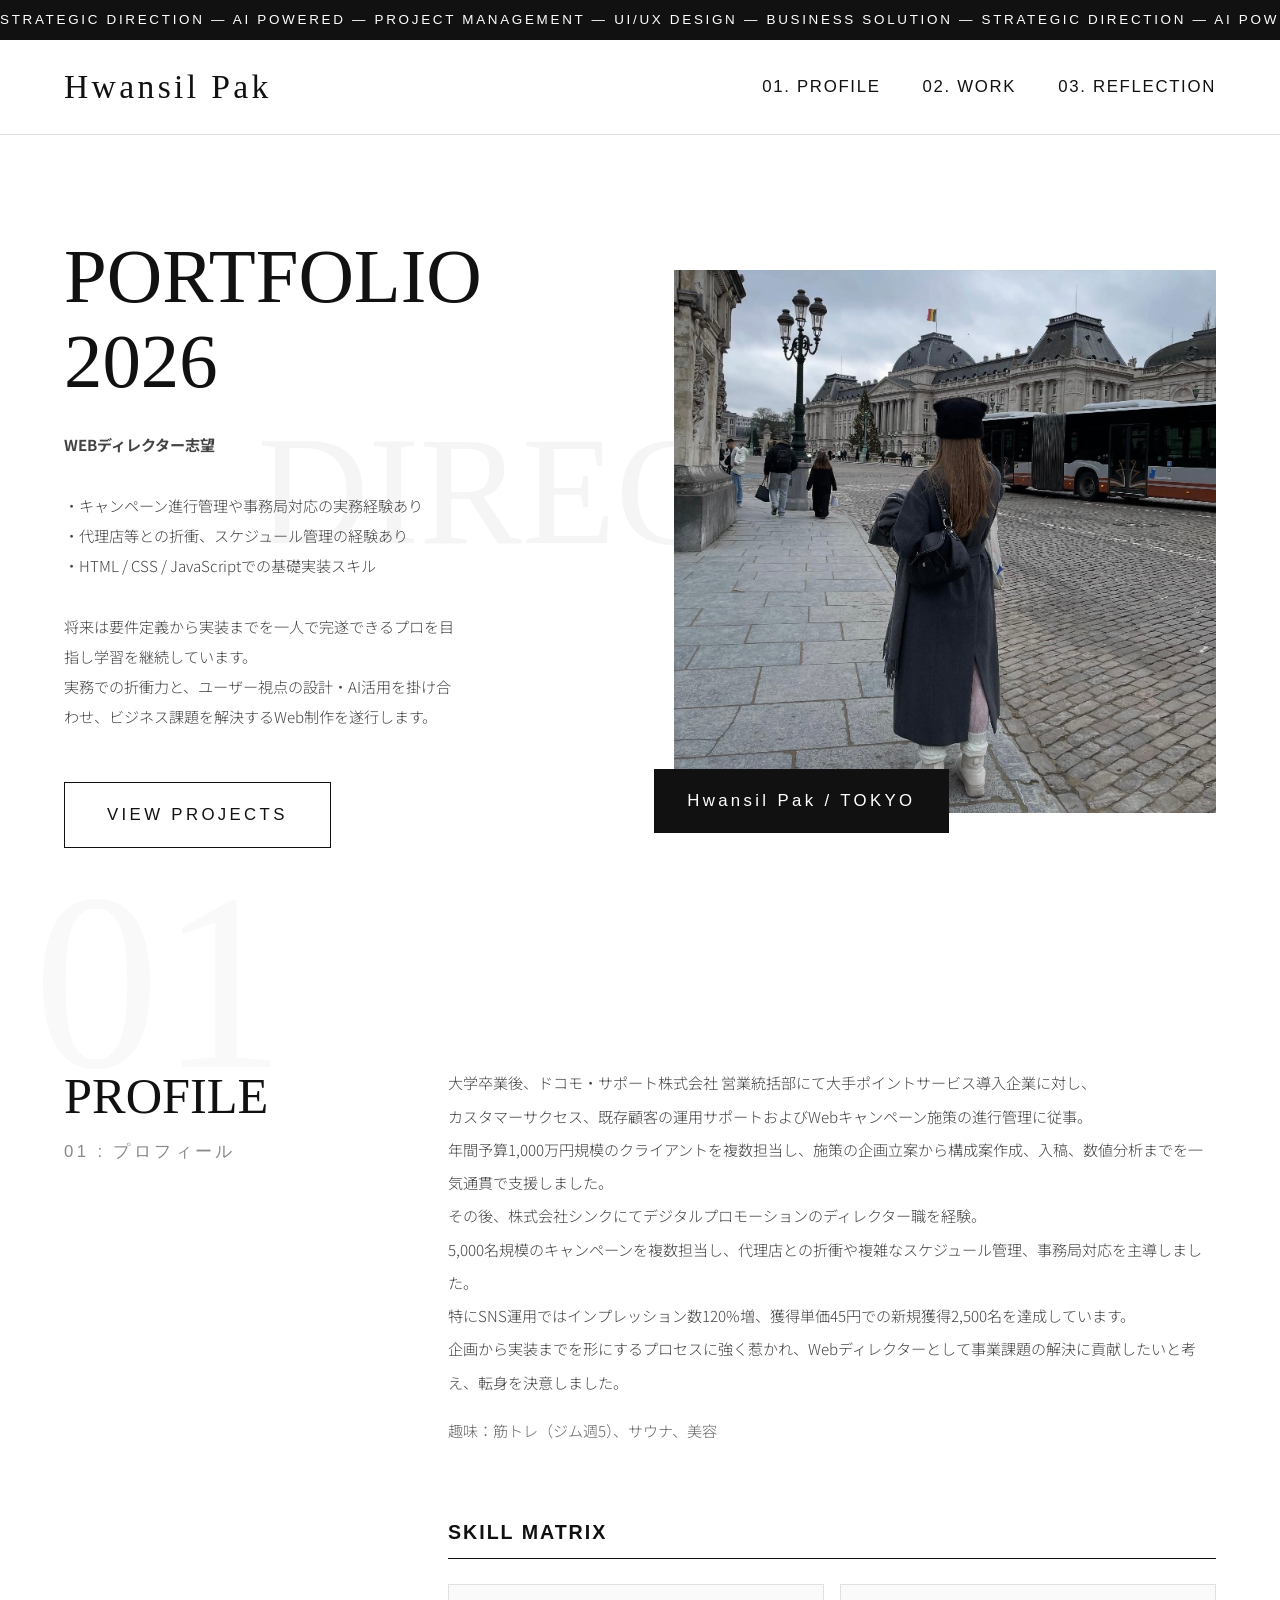
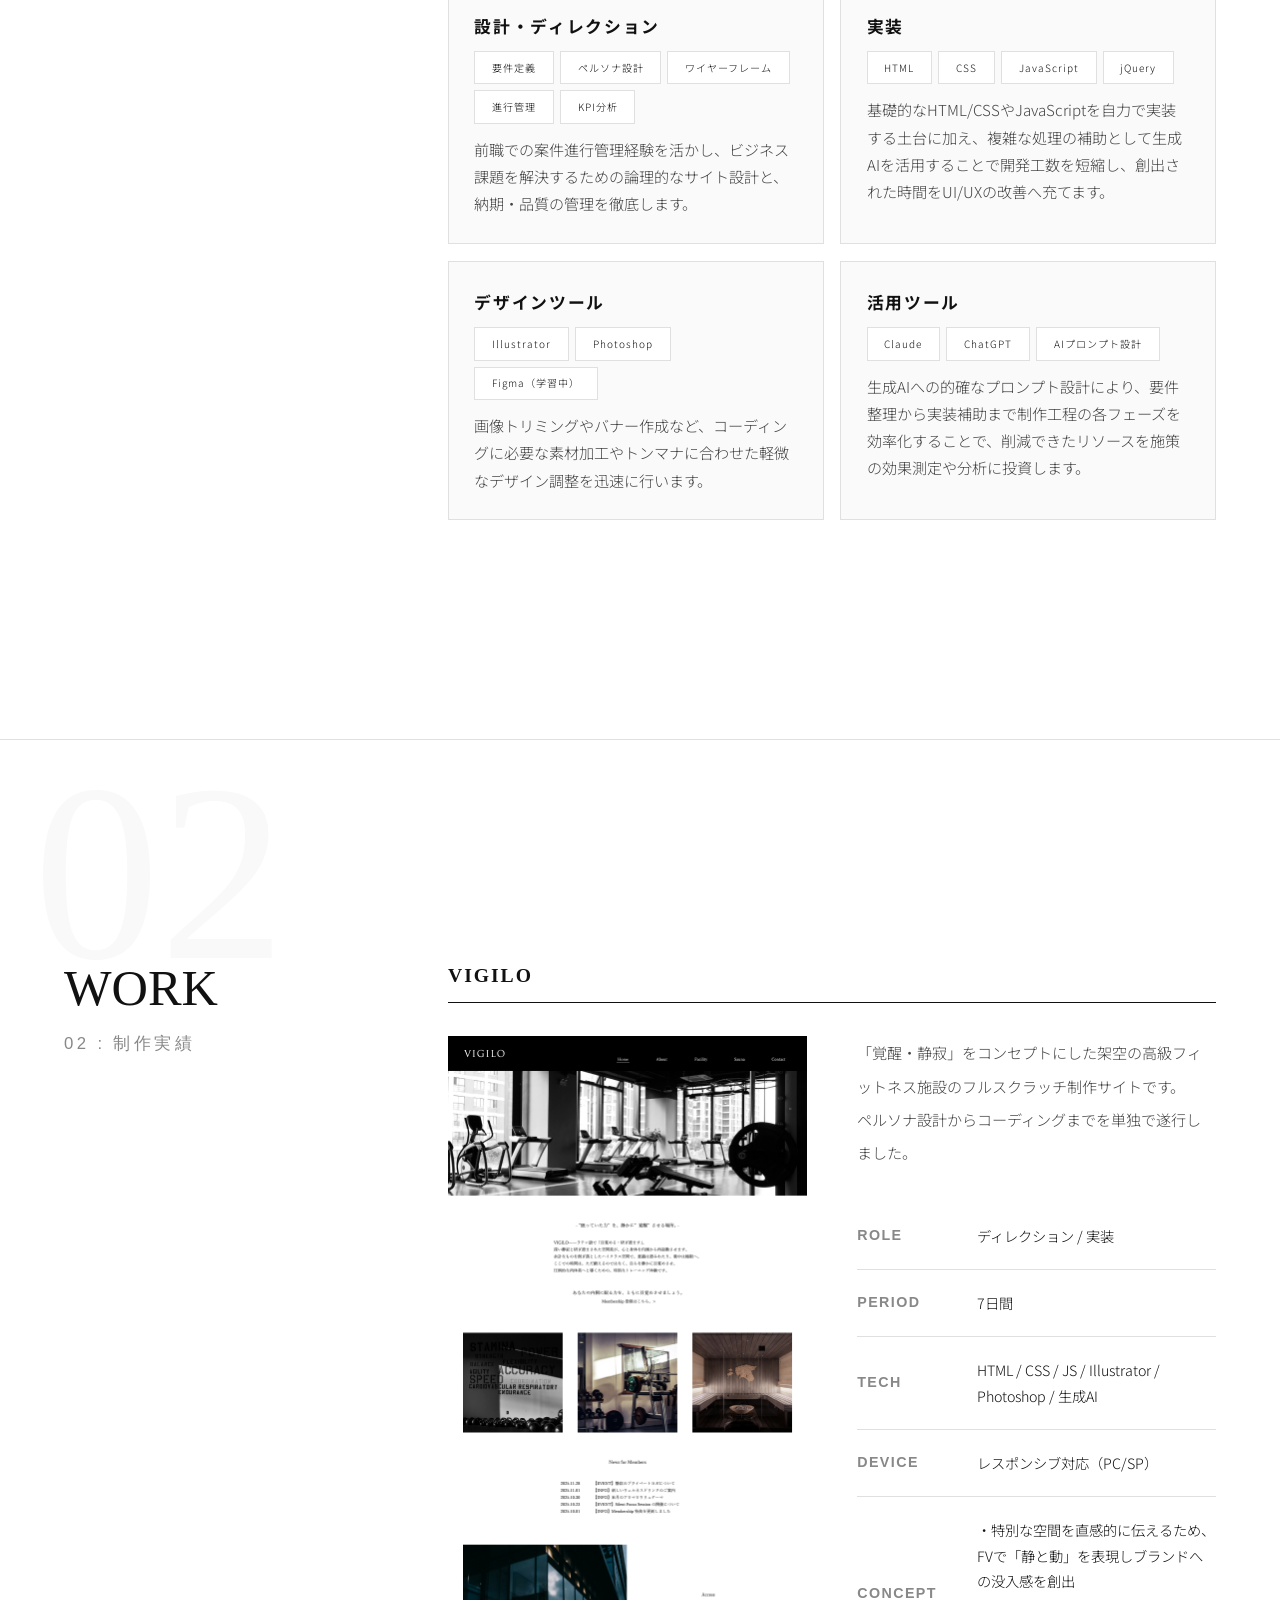
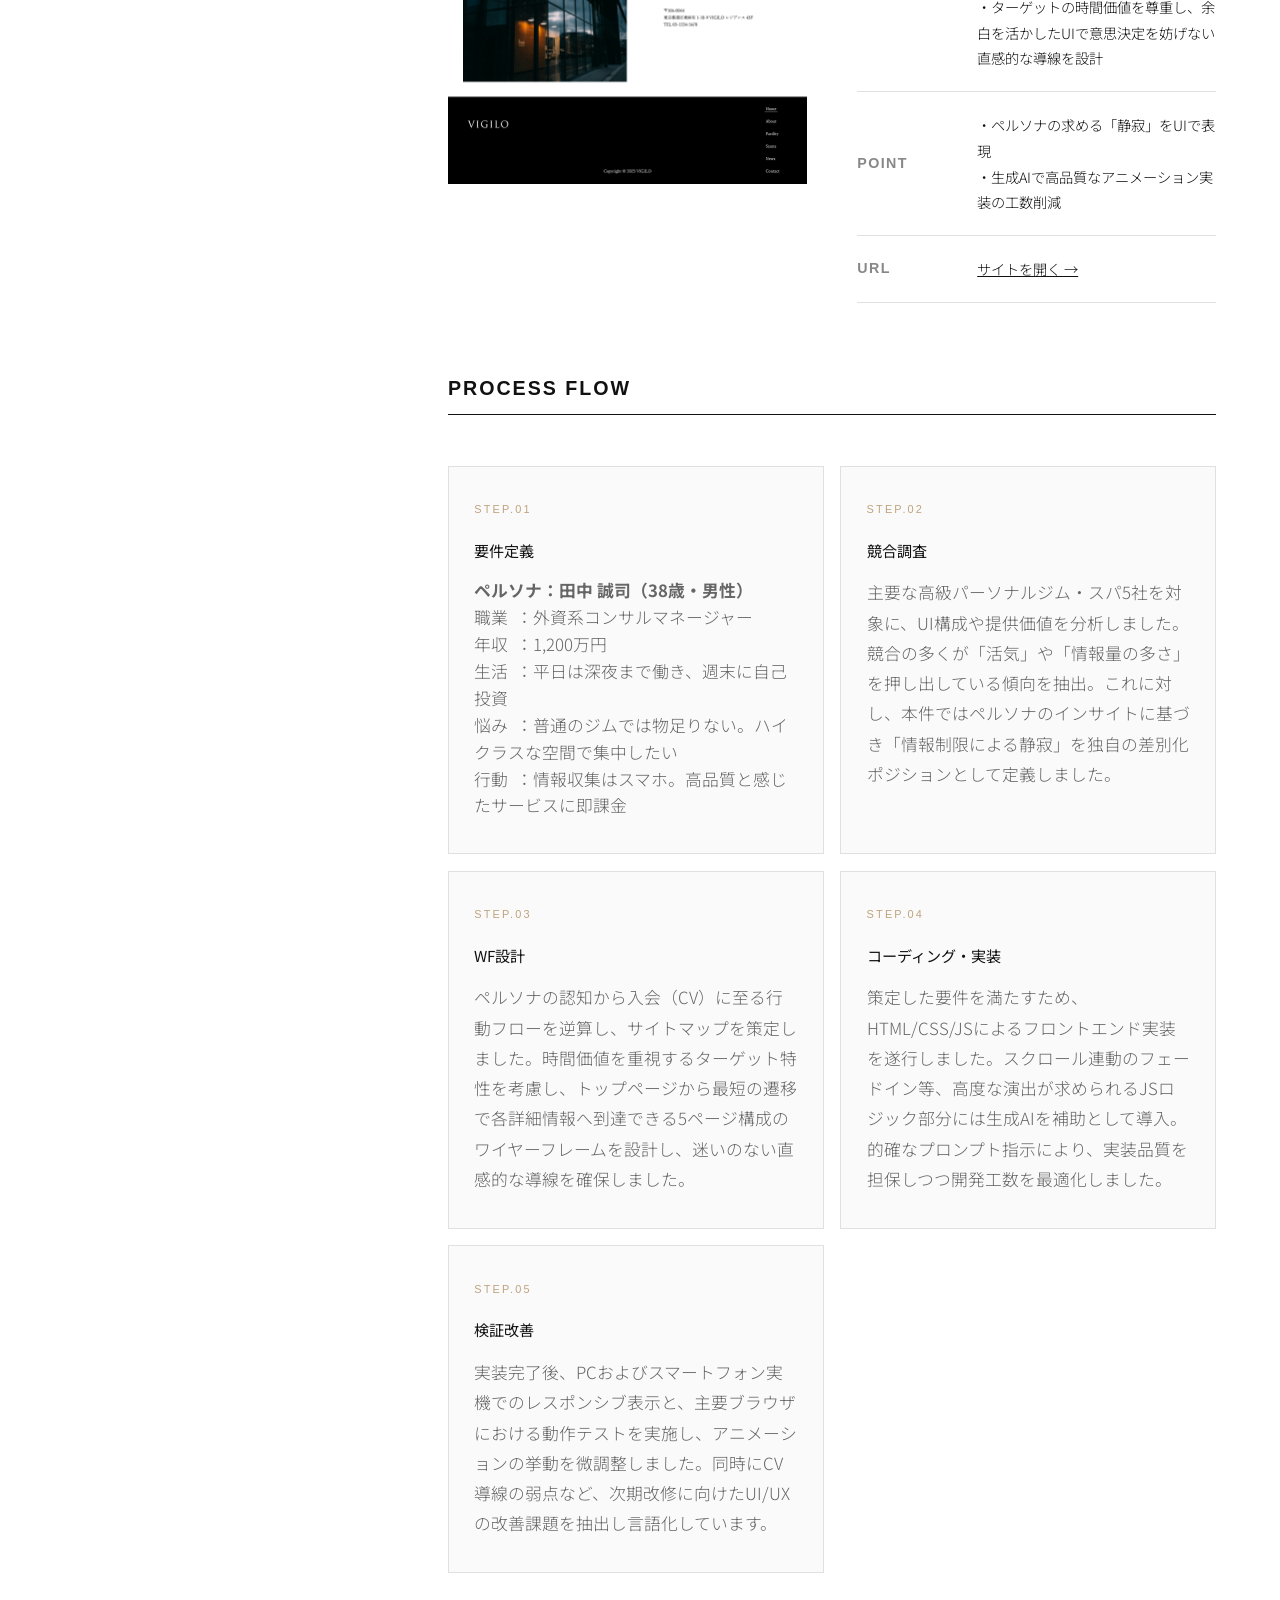
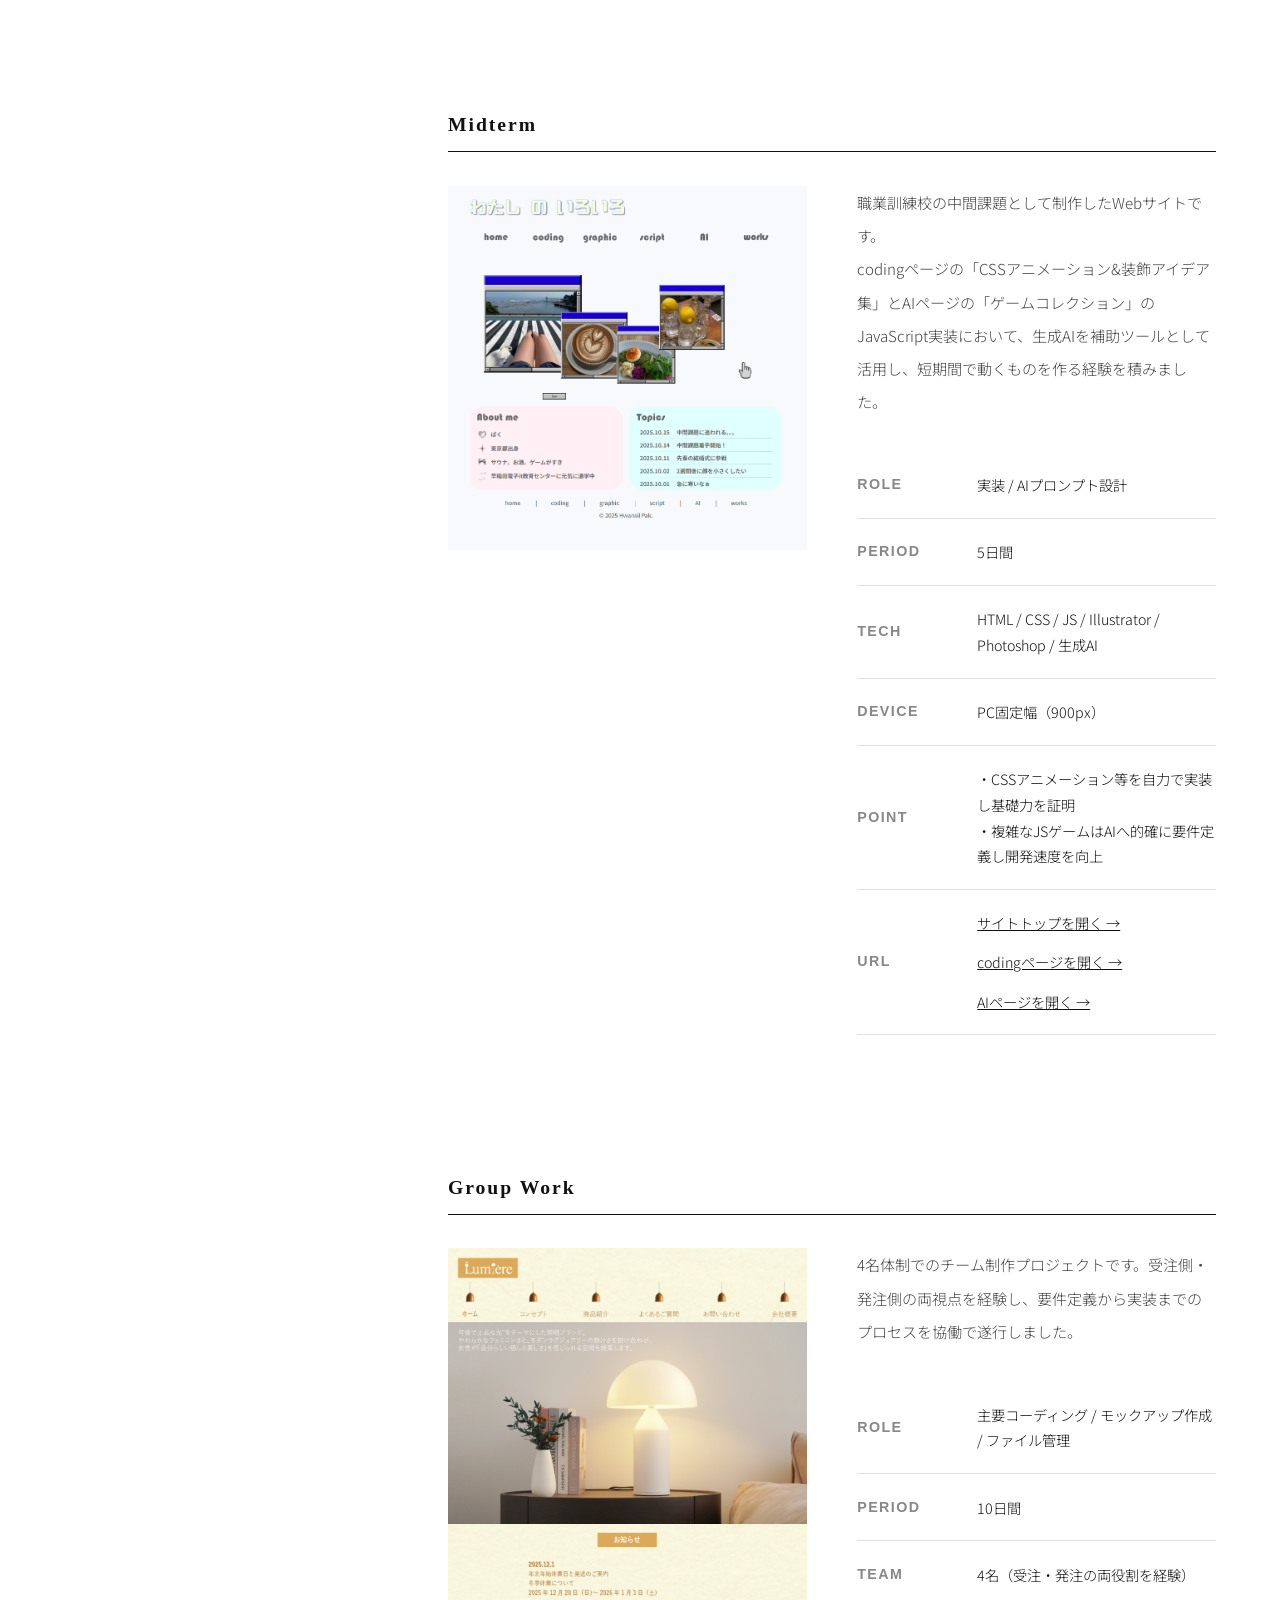
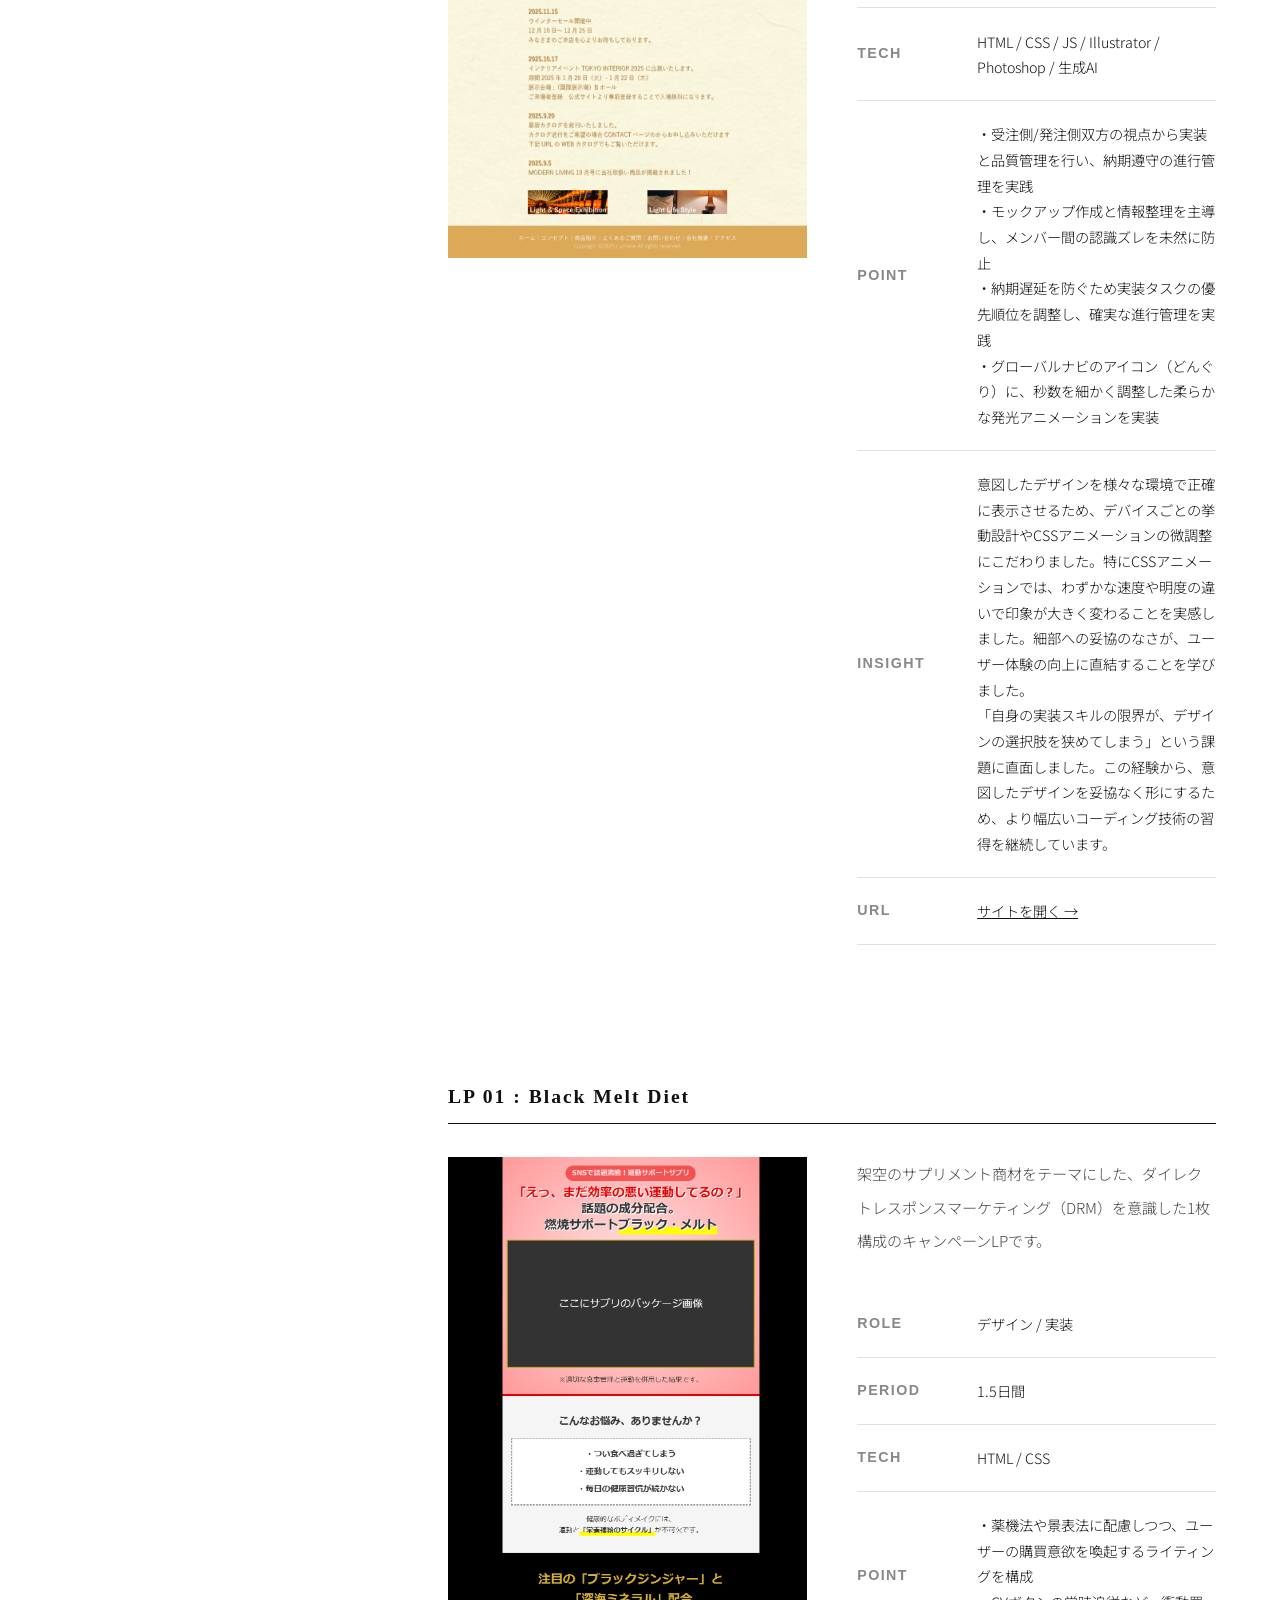
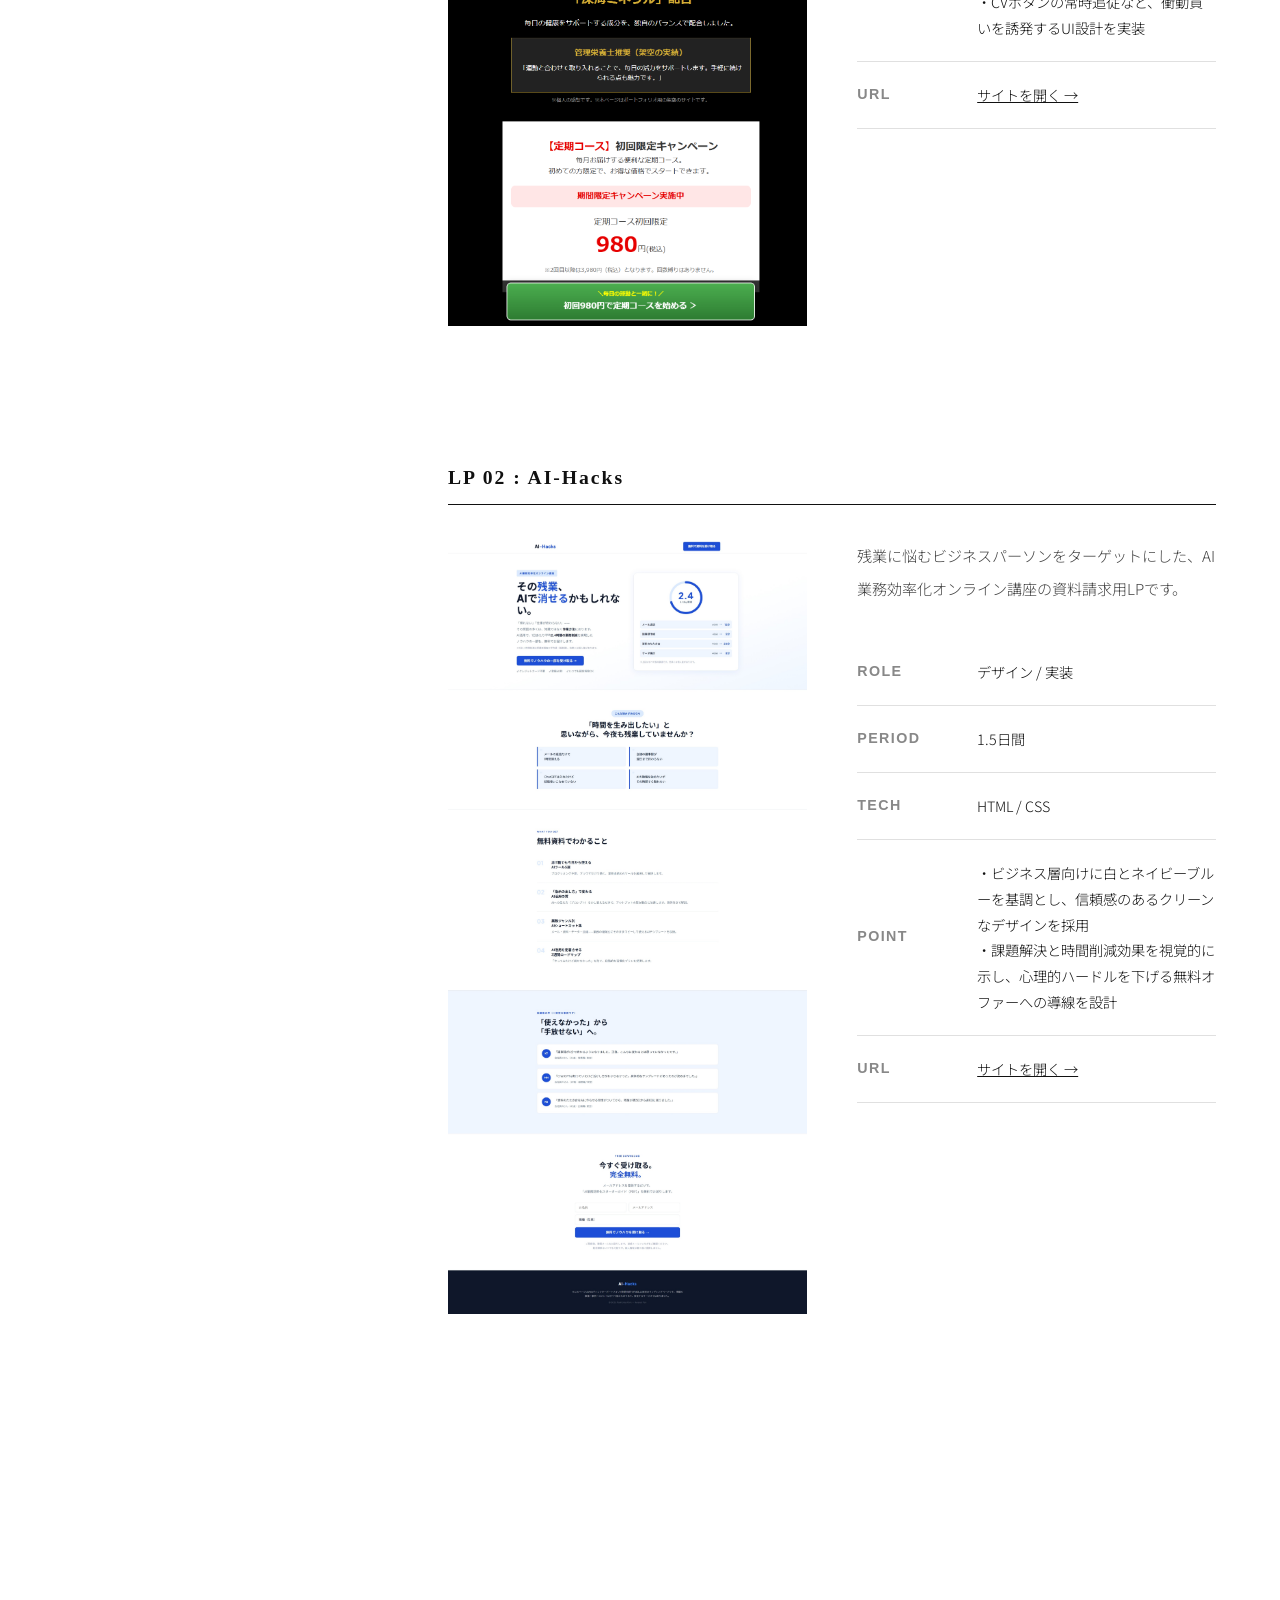
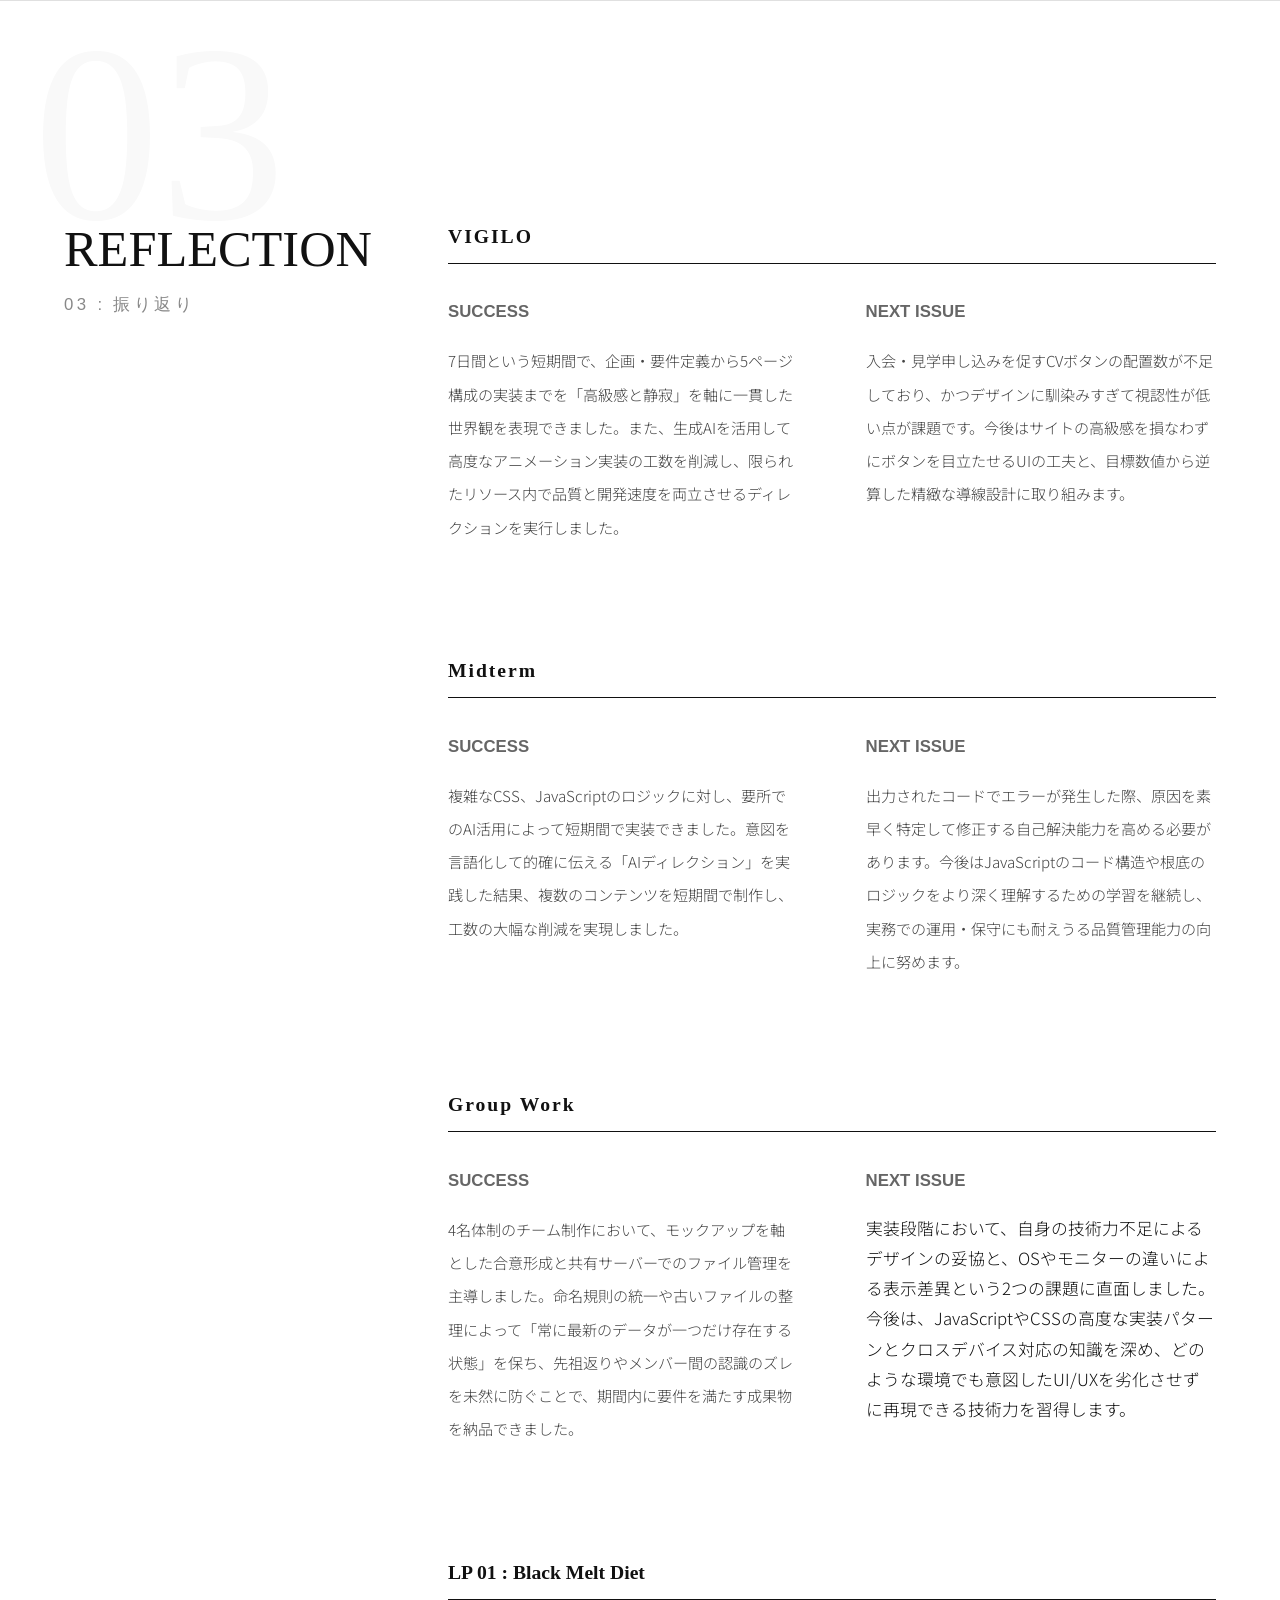
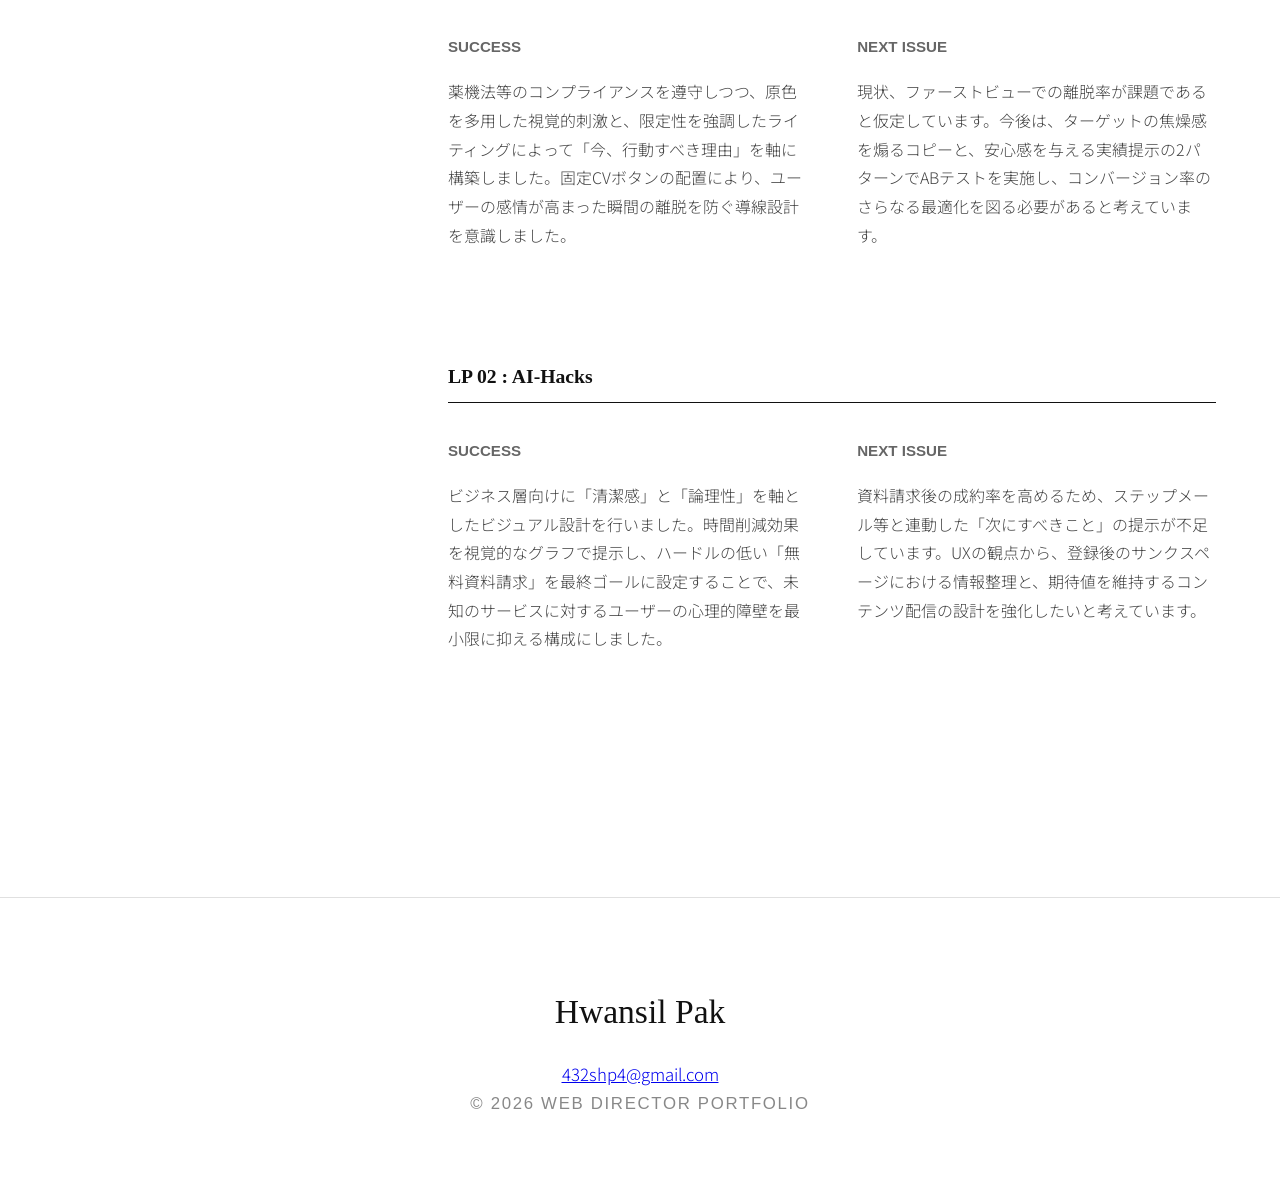
==== commit e08b124b: "Add files via upload" ====
--- a/index.html
+++ b/index.html
@@ -63,7 +63,8 @@
           カスタマーサクセス、既存顧客の運用サポートおよびWebキャンペーン施策の進行管理に従事。<br>
           年間予算1,000万円規模のクライアントを複数担当し、施策の企画立案から構成案作成、入稿、数値分析までを一気通貫で支援しました。<br>
           その後、株式会社シンクにてデジタルプロモーションのディレクター職を経験。<br>
-          5,000名規模のキャンペーンを複数担当し、代理店との折衝や複雑なスケジュール管理、事務局対応を主導しました。特にSNS運用ではインプレッション数120%増、獲得単価45円での新規獲得2,500名を達成しています。<br>
+          5,000名規模のキャンペーンを複数担当し、代理店との折衝や複雑なスケジュール管理、事務局対応を主導しました。<br>
+          特にSNS運用ではインプレッション数120%増、獲得単価45円での新規獲得2,500名を達成しています。<br>
           企画から実装までを形にするプロセスに強く惹かれ、Webディレクターとして事業課題の解決に貢献したいと考え、転身を決意しました。<br>
           <span style="display:block; margin-top:1em; color:#666;">趣味：筋トレ（ジム週5）、サウナ、美容</span>
         </p>
@@ -189,7 +190,7 @@
         <div class="process-box">
           <span class="p-num en-sans">STEP.05</span>
           <h4 class="p-title">検証改善</h4>
-          <p class="p-desc">実装完了後、PCおよびスマートフォン実機でのレスポンシブ表示と、主要ブラウザにおける動作テストを実施し、アニメーションの挙動を微調整しました。同時にCV導線の弱点など、次期改修に向けたUI/UXの改善課題（NEXT ISSUE）を抽出し言語化しています。</p>
+          <p class="p-desc">実装完了後、PCおよびスマートフォン実機でのレスポンシブ表示と、主要ブラウザにおける動作テストを実施し、アニメーションの挙動を微調整しました。同時にCV導線の弱点など、次期改修に向けたUI/UXの改善課題を抽出し言語化しています。</p>
         </div>
       </div>
       <h3 class="en-serif" style="letter-spacing: 0.1em; border-bottom: 1px solid var(--ink); padding-bottom: 0.5rem; margin-bottom: 2rem; margin-top: 8rem;">Midterm</h3>
@@ -230,7 +231,6 @@
               ・受注側/発注側双方の視点から実装と品質管理を行い、納期遵守の進行管理を実践<br>
               ・モックアップ作成と情報整理を主導し、メンバー間の認識ズレを未然に防止<br>
               ・納期遅延を防ぐため実装タスクの優先順位を調整し、確実な進行管理を実践<br>
-              ・SPユーザーの閲覧体験を考慮し、1カラム構成を採用<br>
               ・グローバルナビのアイコン（どんぐり）に、秒数を細かく調整した柔らかな発光アニメーションを実装<br>
             </td></tr>
             <tr><th class="en-sans">INSIGHT</th><td>
@@ -321,7 +321,7 @@
       <div class="phil-content">
         <div>
           <h4 class="en-sans" style="margin-bottom: 1rem;">SUCCESS</h4>
-          <p class="phil-text">4名体制のチーム制作において、モックアップを軸とした合意形成を主導し、共有サーバーでの厳格なファイル管理を主導しました。命名規則の統一や古いファイルの整理によって「常に最新のデータが一つだけ存在する状態」を保ち、先祖返りやメンバー間の認識のズレを未然に防ぐことで、期間内に要件を満たす成果物を納品できました。</p>
+          <p class="phil-text">4名体制のチーム制作において、モックアップを軸とした合意形成と共有サーバーでのファイル管理を主導しました。命名規則の統一や古いファイルの整理によって「常に最新のデータが一つだけ存在する状態」を保ち、先祖返りやメンバー間の認識のズレを未然に防ぐことで、期間内に要件を満たす成果物を納品できました。</p>
         </div>
         <div>
           <h4 class="en-sans" style="margin-bottom: 1rem;">NEXT ISSUE</h4>実装段階において、自身の技術力不足によるデザインの妥協と、OSやモニターの違いによる表示差異という2つの課題に直面しました。今後は、JavaScriptやCSSの高度な実装パターンとクロスデバイス対応の知識を深め、どのような環境でも意図したUI/UXを劣化させずに再現できる技術力を習得します。</p>
@@ -334,13 +334,13 @@
           <div>
             <h4 class="en-sans" style="font-size: 0.9rem; color: #666; margin-bottom: 1rem;">SUCCESS</h4>
             <p class="phil-text" style="font-size: 0.95rem; line-height: 1.8;">
-              薬機法等のコンプライアンスを遵守しつつ、原色を多用した視覚的刺激と、限定性を強調したライティングによって「今、行動すべき理由」を論理的に構築しました。固定CVボタンの配置により、ユーザーの感情が高まった瞬間の離脱を防ぐ導線設計を意識しました。
+              薬機法等のコンプライアンスを遵守しつつ、原色を多用した視覚的刺激と、限定性を強調したライティングによって「今、行動すべき理由」を軸に構築しました。固定CVボタンの配置により、ユーザーの感情が高まった瞬間の離脱を防ぐ導線設計を意識しました。
             </p>
           </div>
           <div>
             <h4 class="en-sans" style="font-size: 0.9rem; color: #666; margin-bottom: 1rem;">NEXT ISSUE</h4>
             <p class="phil-text" style="font-size: 0.95rem; line-height: 1.8;">
-              現状、ファーストビューでの離脱率が課題であると仮定しています。今後は、ターゲットの焦燥感を煽るコピーと、安心感を与える実績提示の2パターンでABテストを実施し、コンバージョン率（CVR）のさらなる最適化を図る必要があると考えています。
+              現状、ファーストビューでの離脱率が課題であると仮定しています。今後は、ターゲットの焦燥感を煽るコピーと、安心感を与える実績提示の2パターンでABテストを実施し、コンバージョン率のさらなる最適化を図る必要があると考えています。
             </p>
           </div>
         </div>
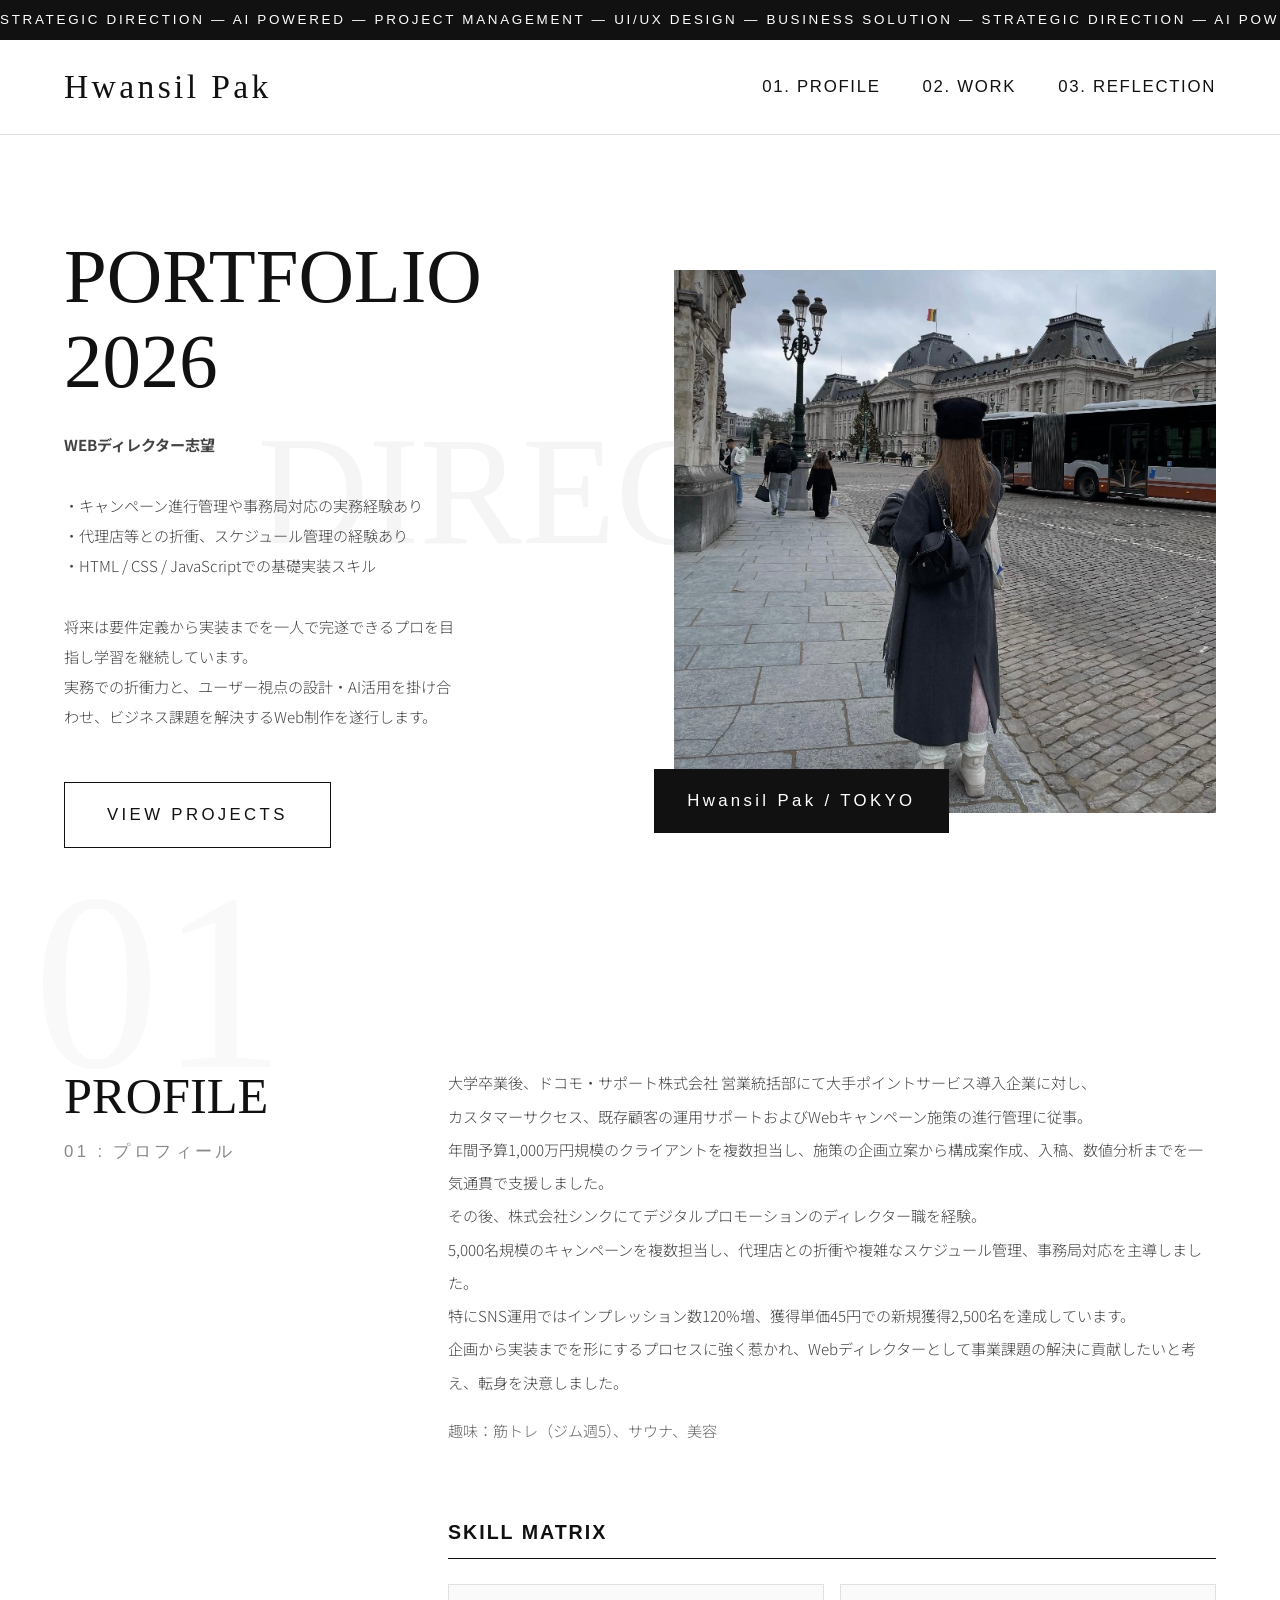
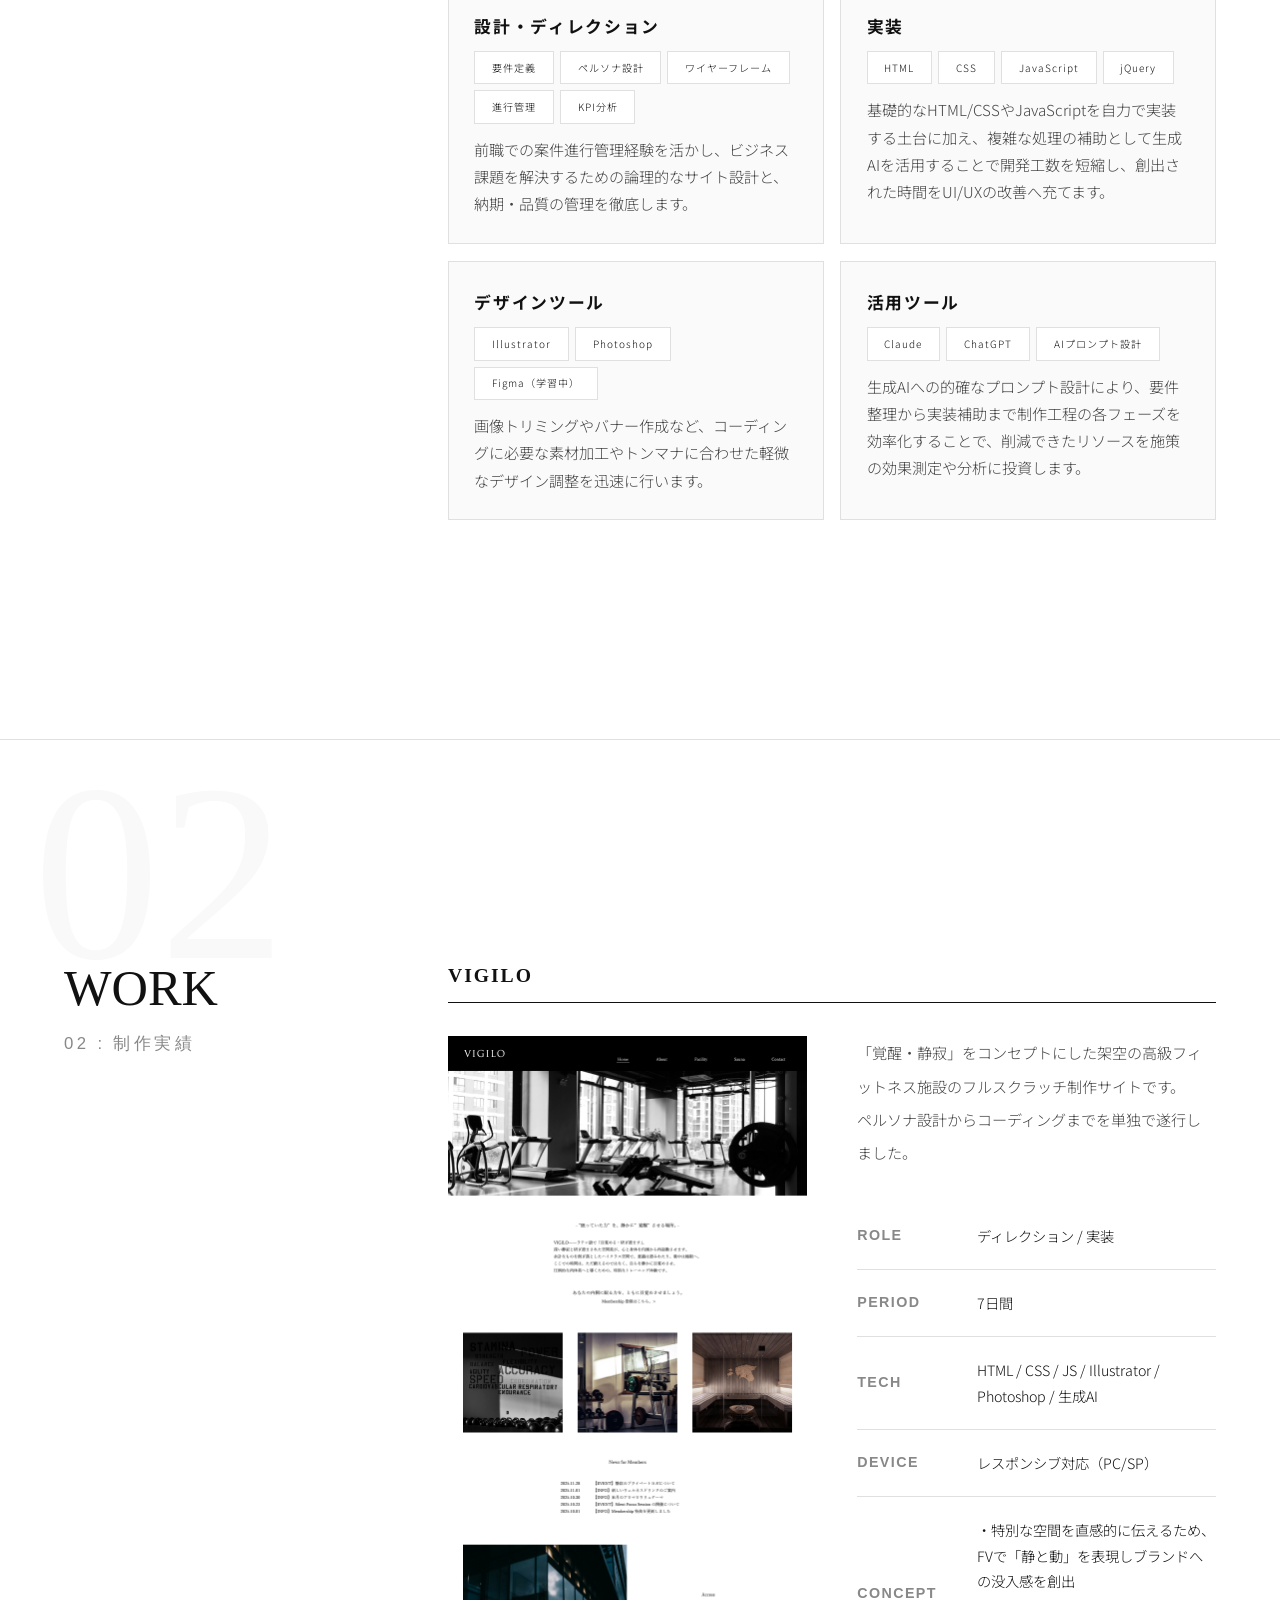
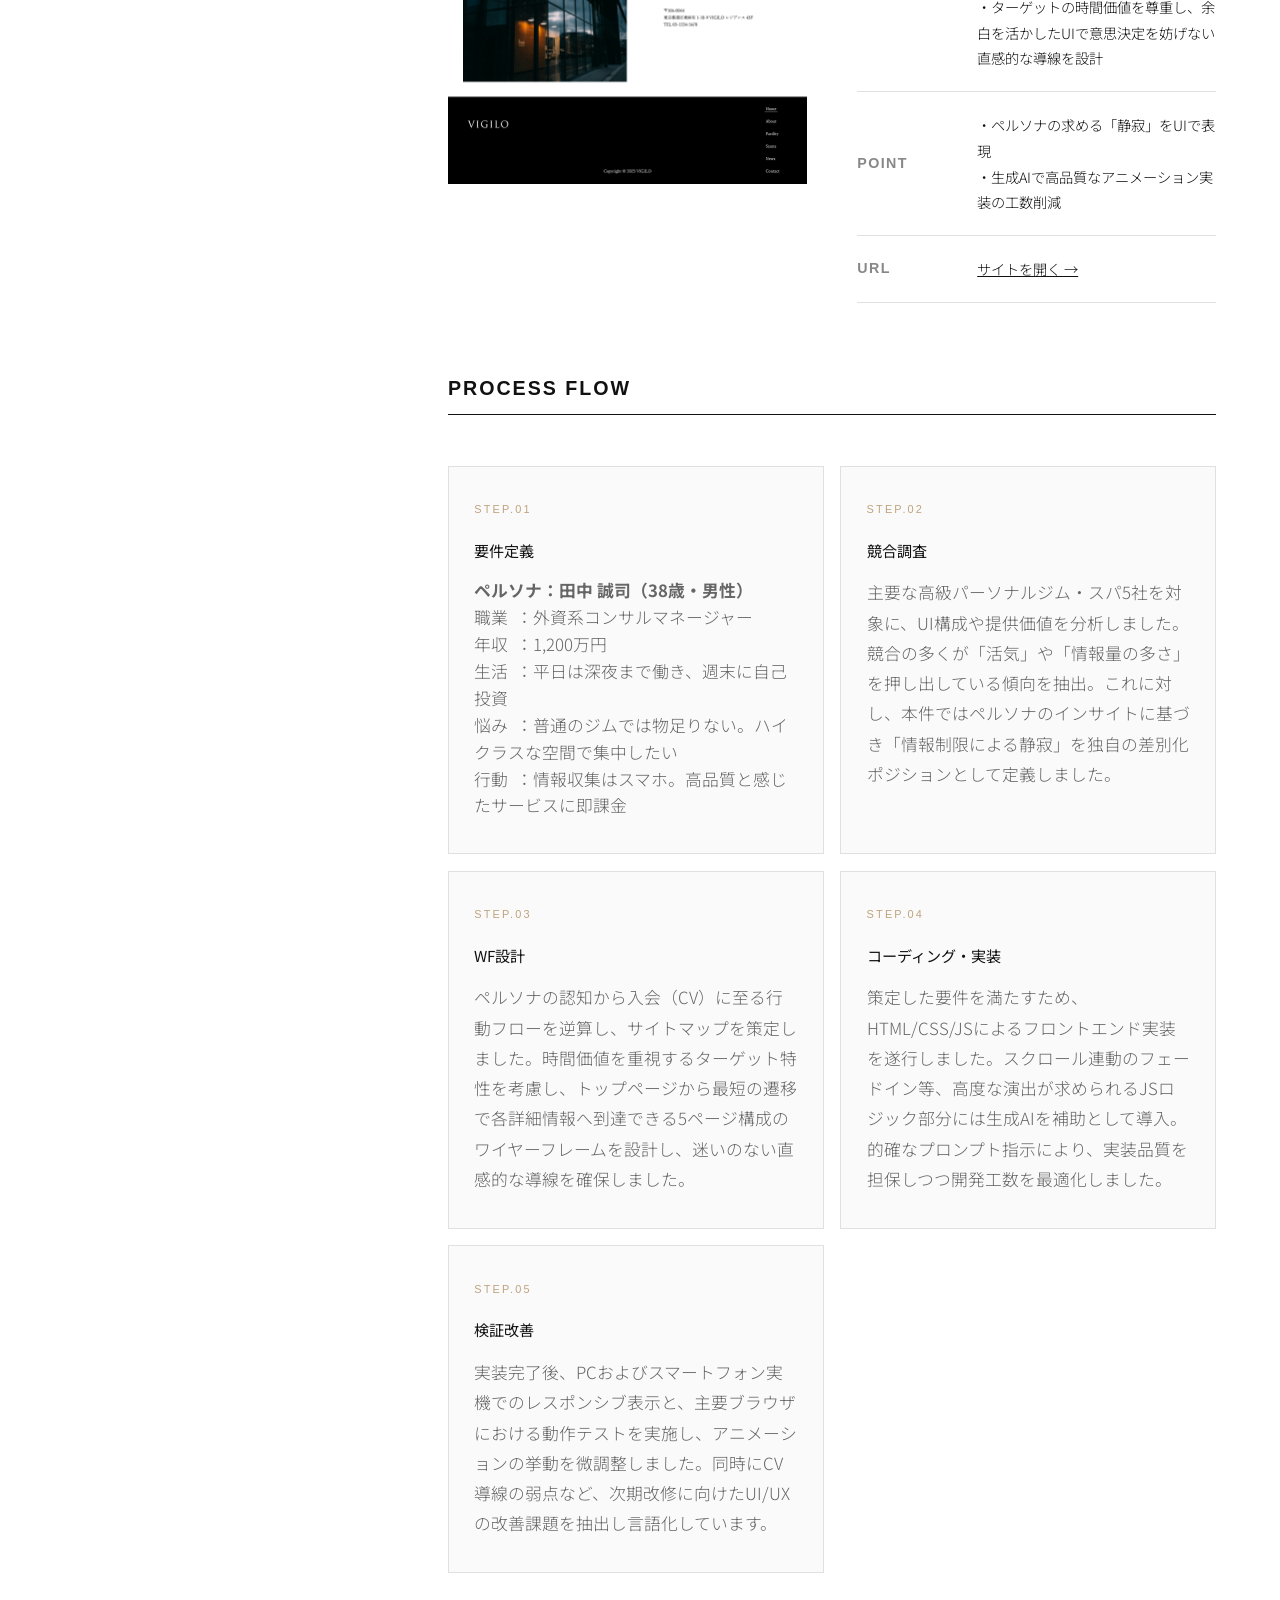
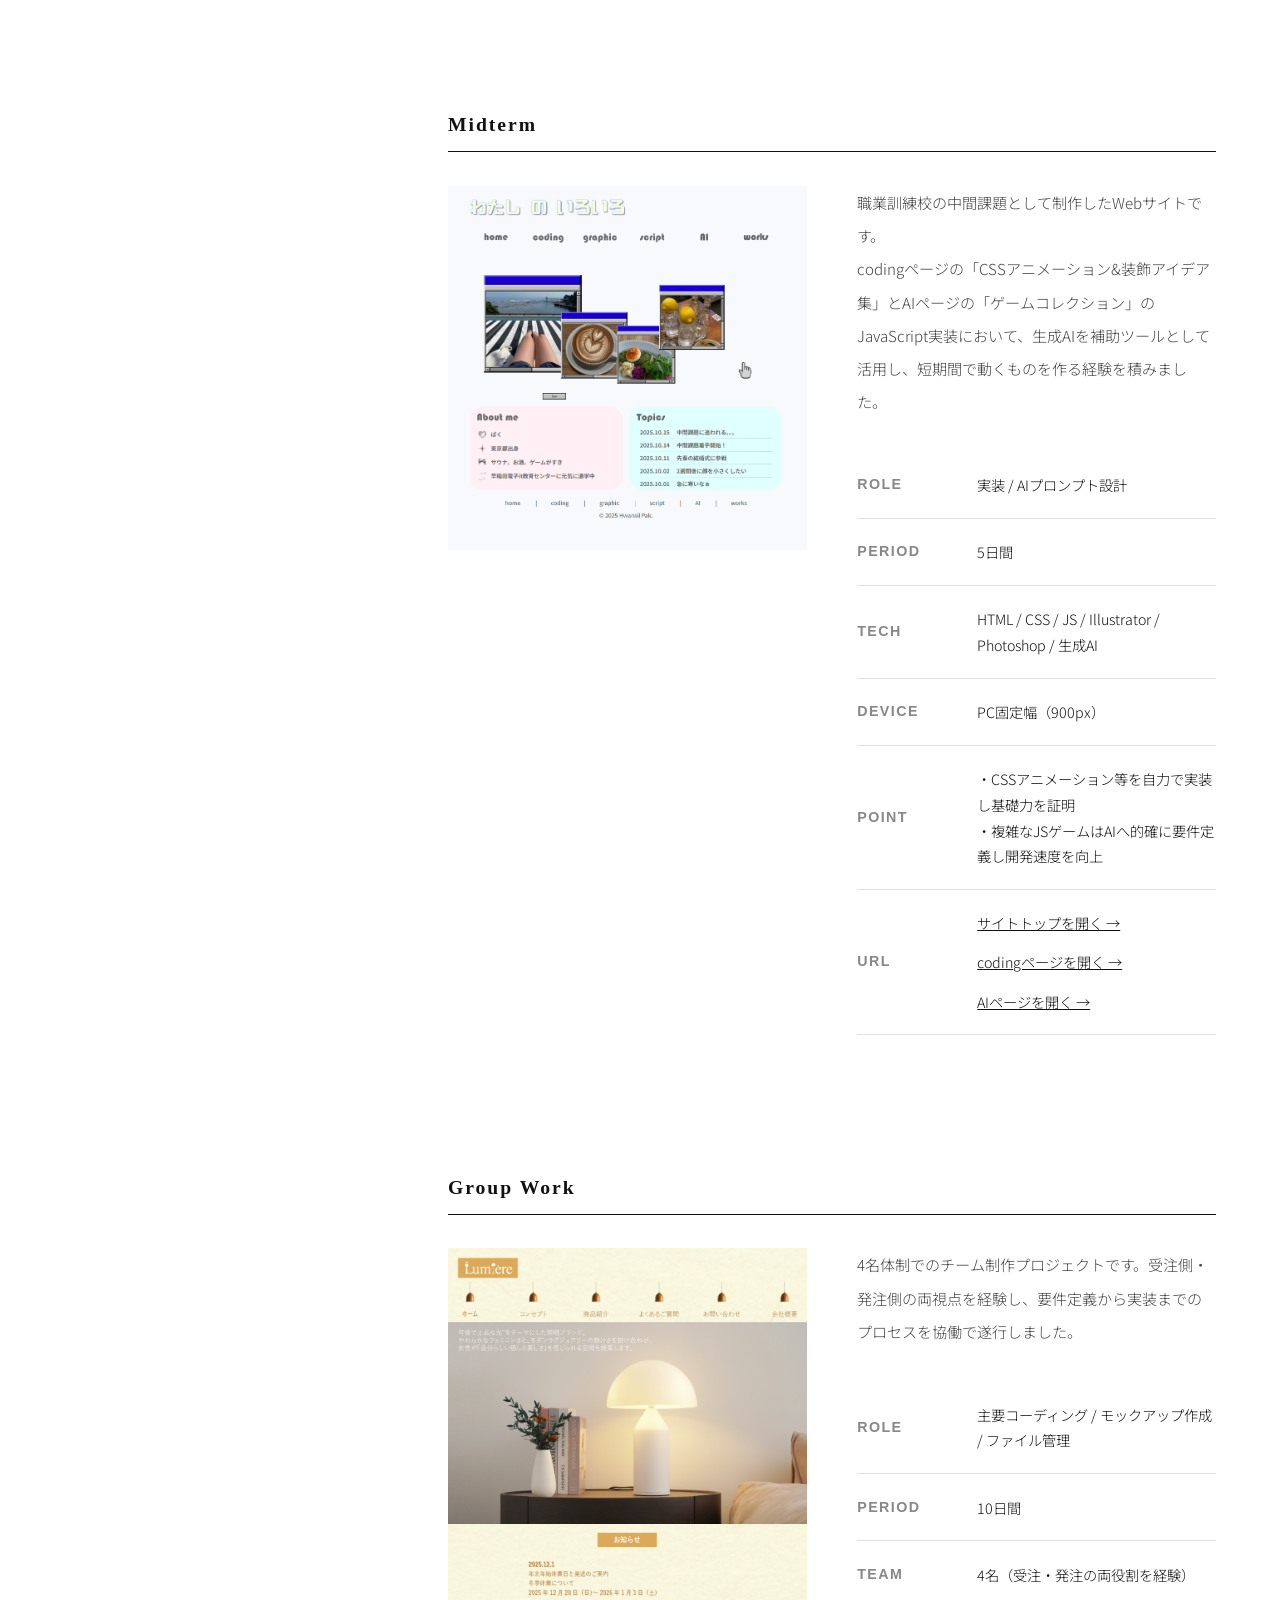
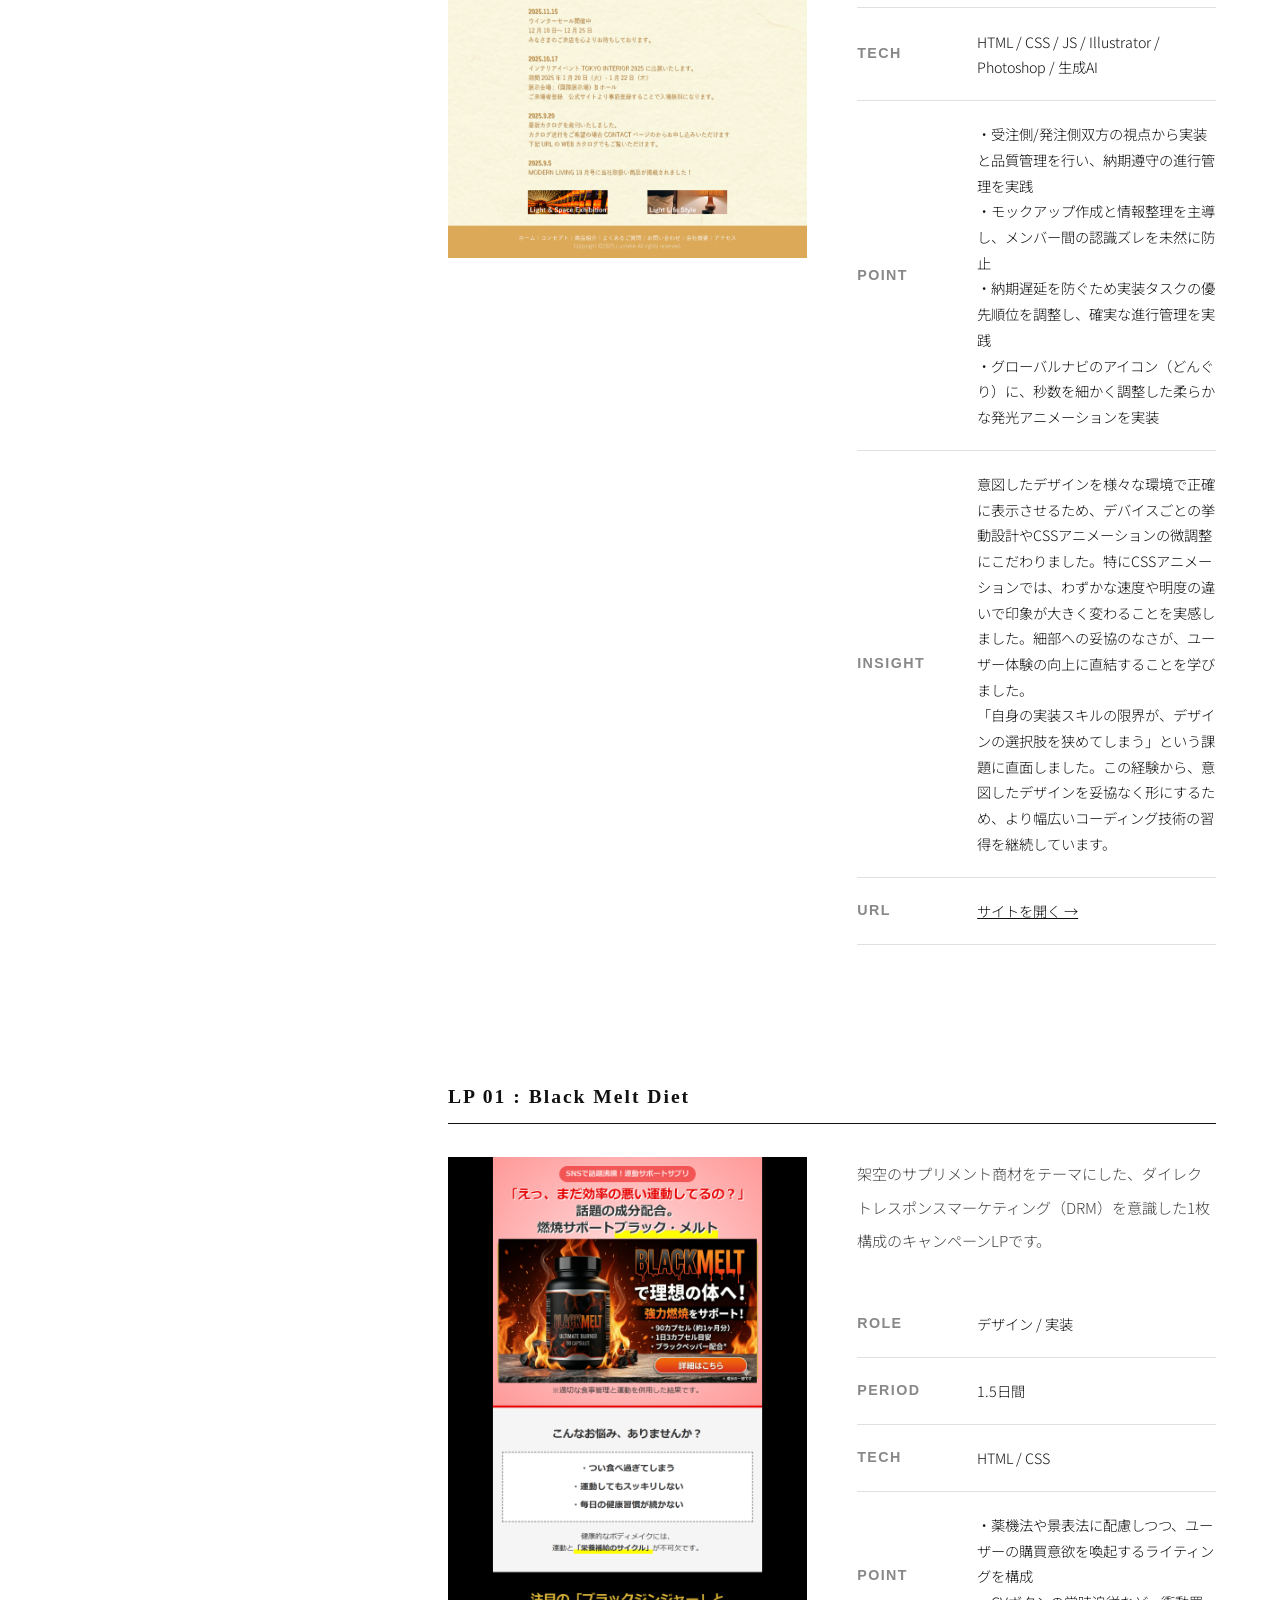
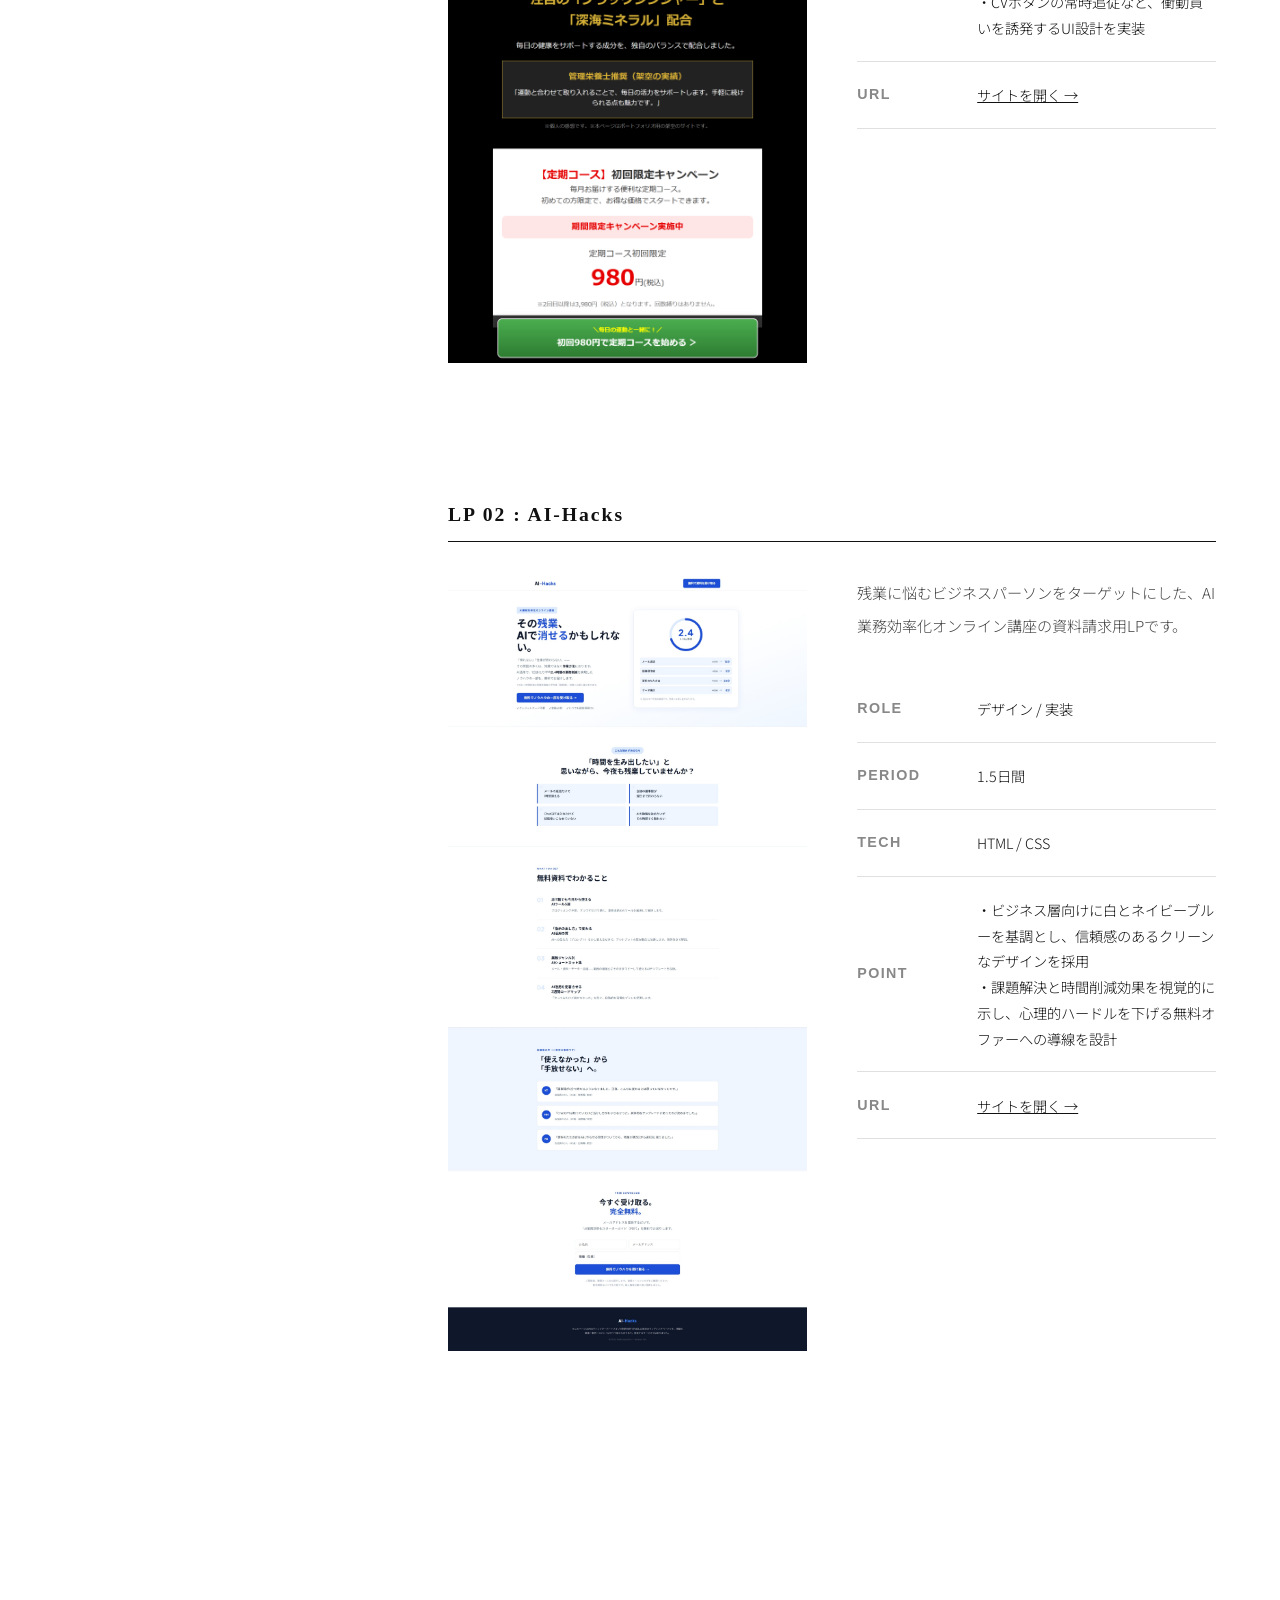
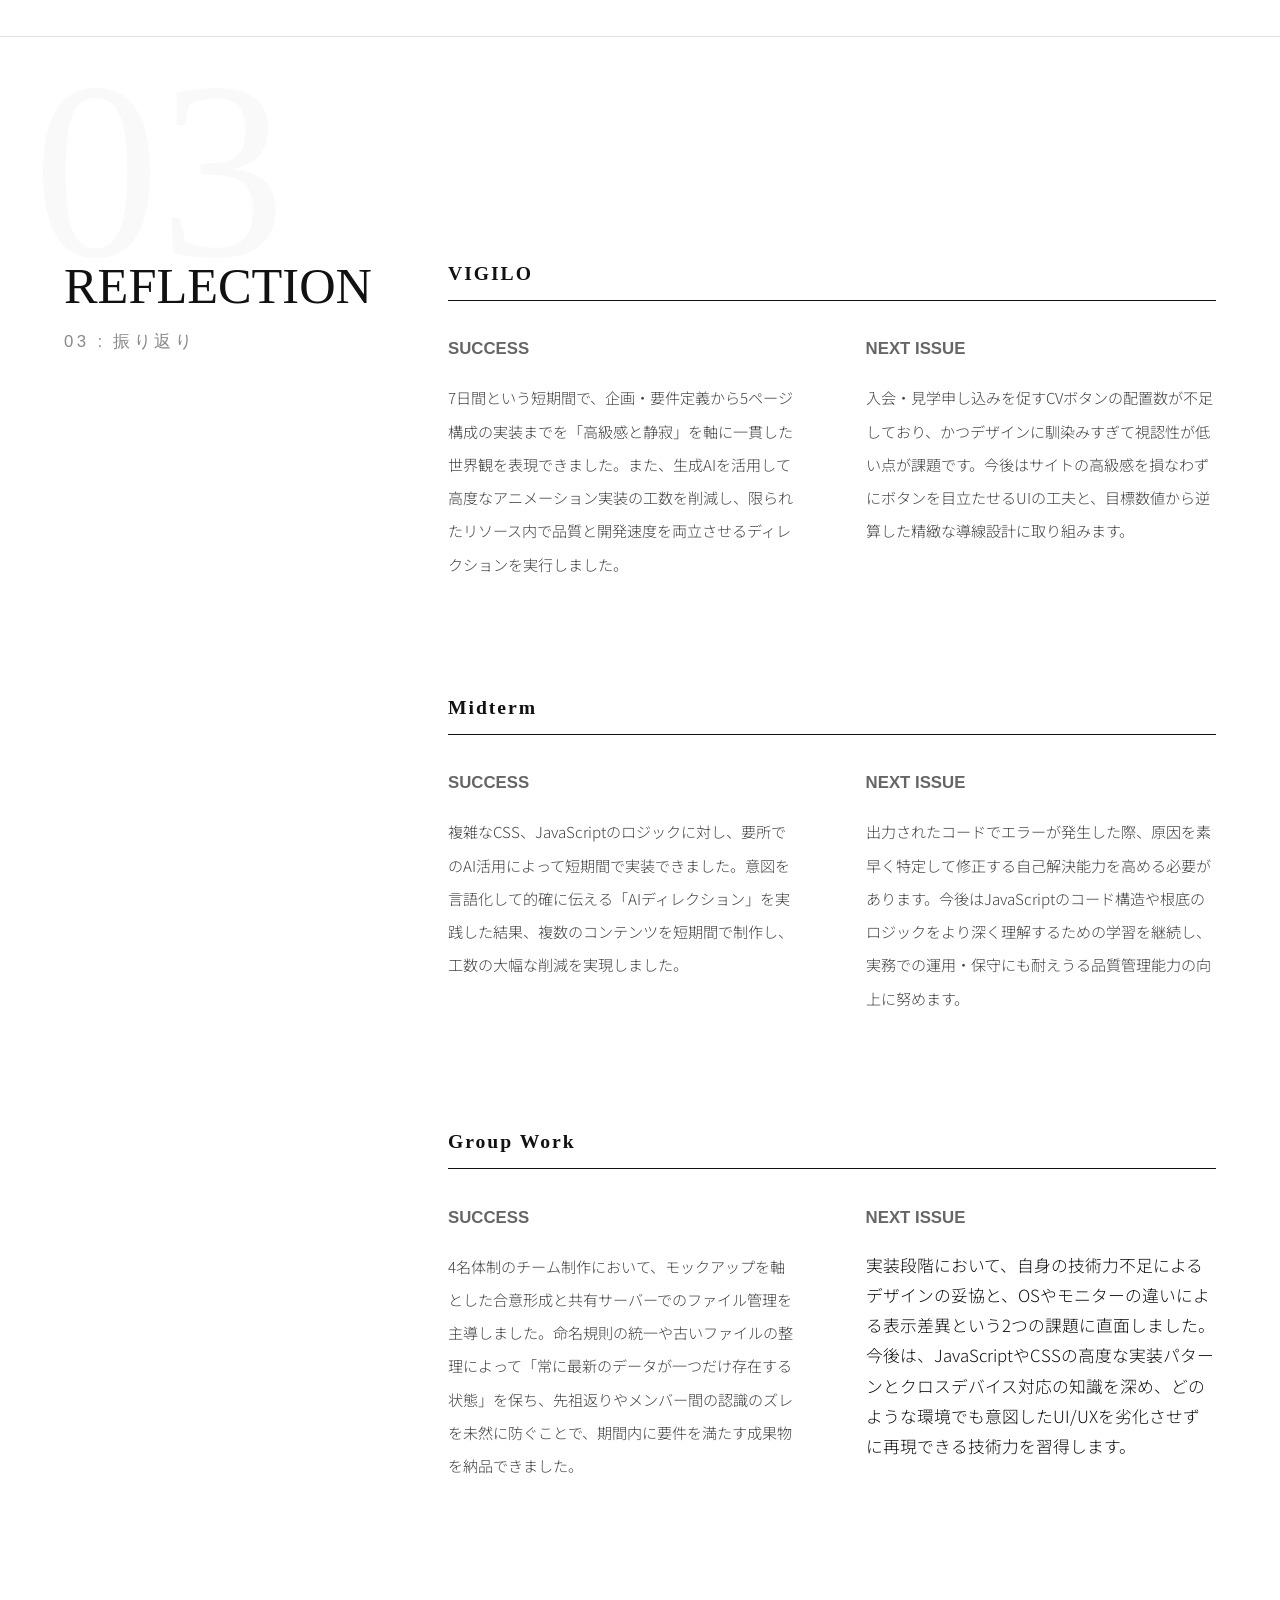
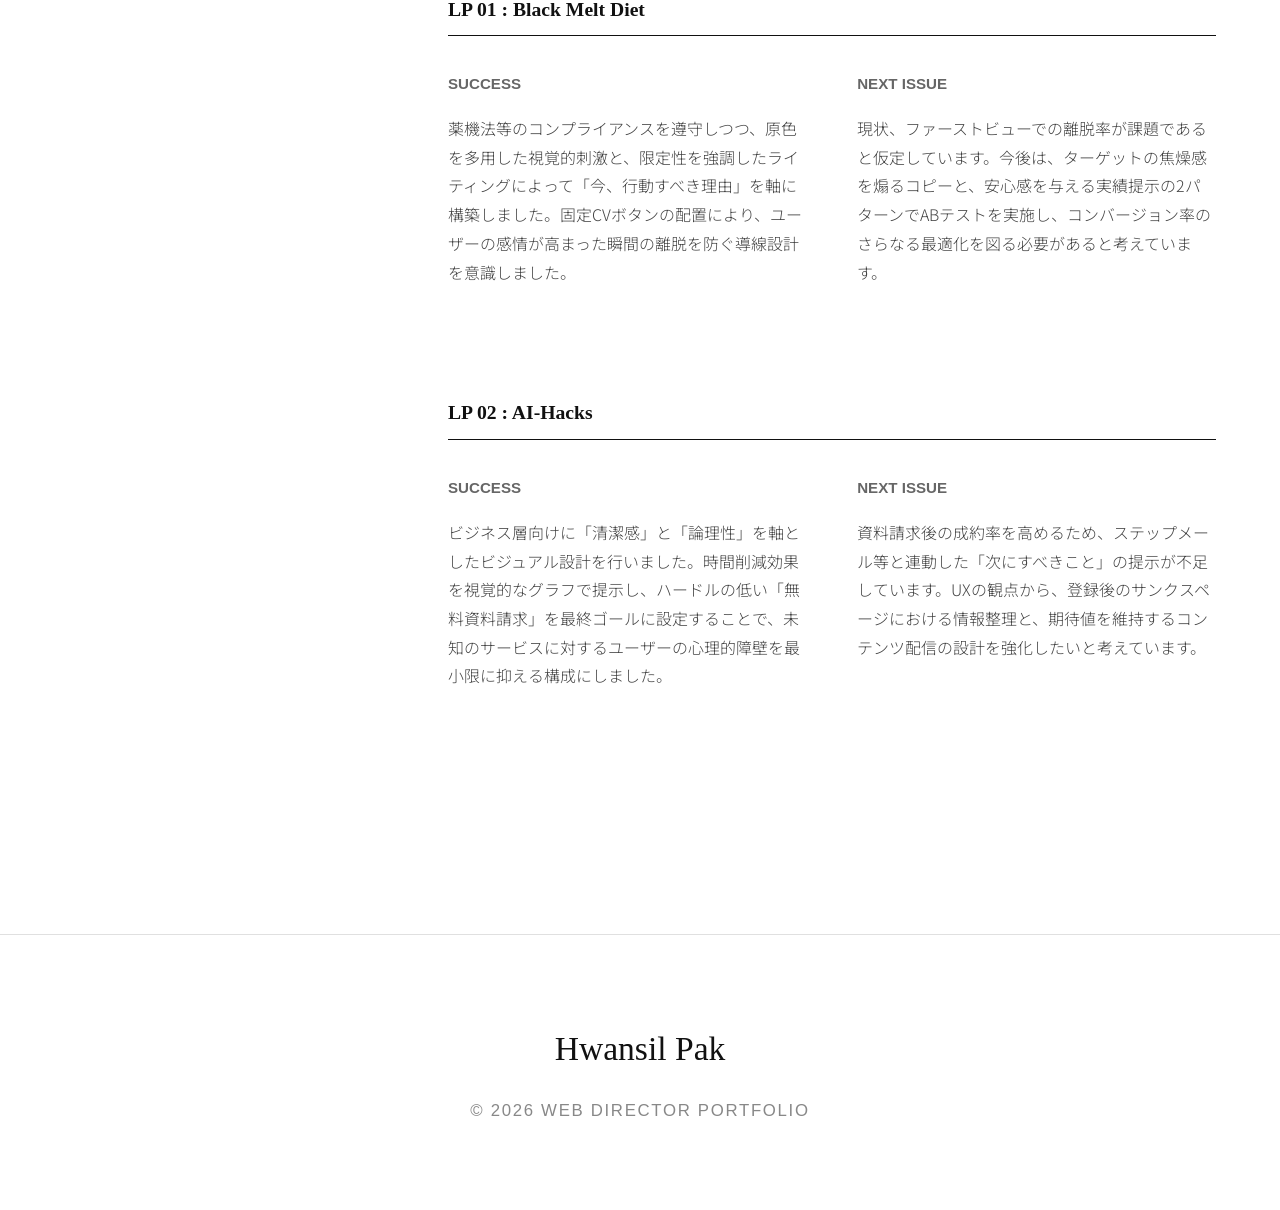
==== commit 9367bd9a: "Update index.html" ====
--- a/index.html
+++ b/index.html
@@ -369,11 +369,6 @@
 
 <footer>
   <a href="#" class="footer-logo en-serif" style="color:var(--ink); text-decoration:none;">Hwansil Pak</a>
-  <p>
-    <a href="mailto:432shp4@gmail.com">
-      432shp4@gmail.com
-    </a>
-  </p>
   <p class="footer-copy en-sans">© 2026 WEB DIRECTOR PORTFOLIO</p>
 </footer>
 
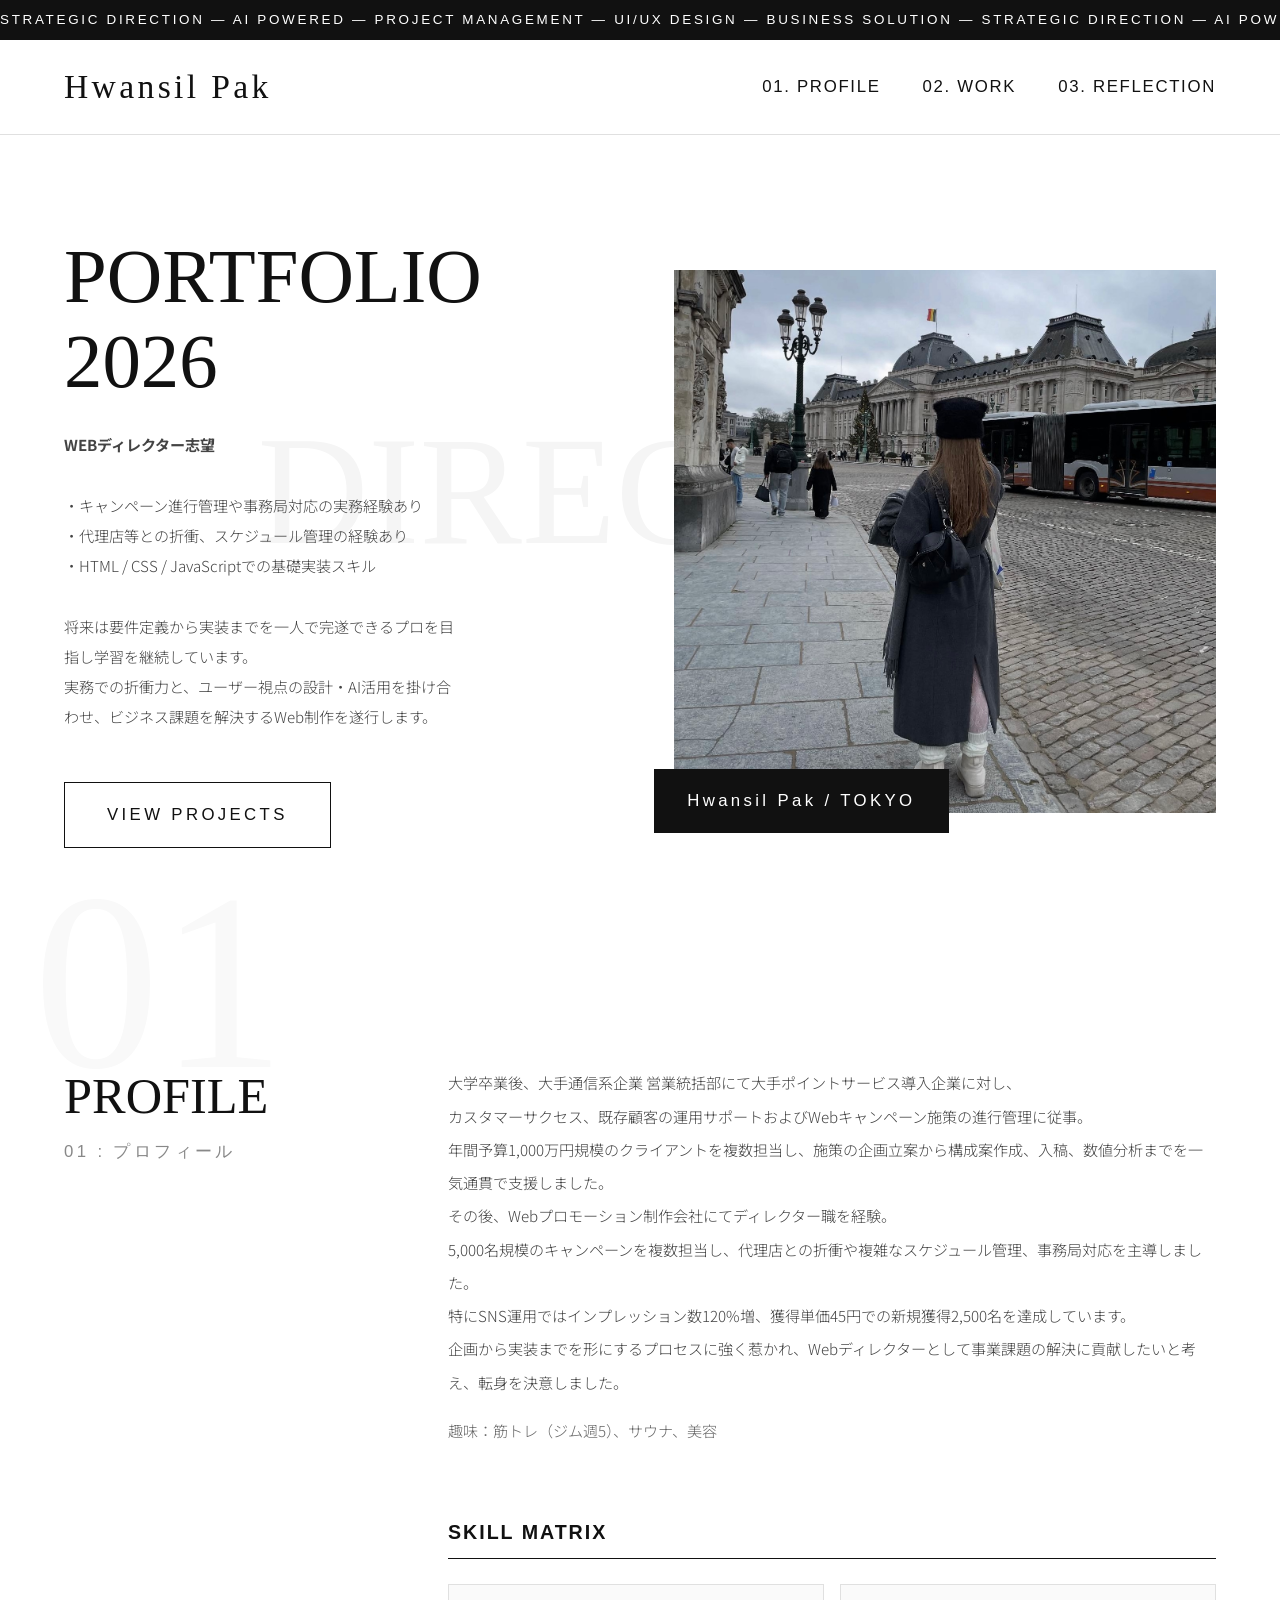
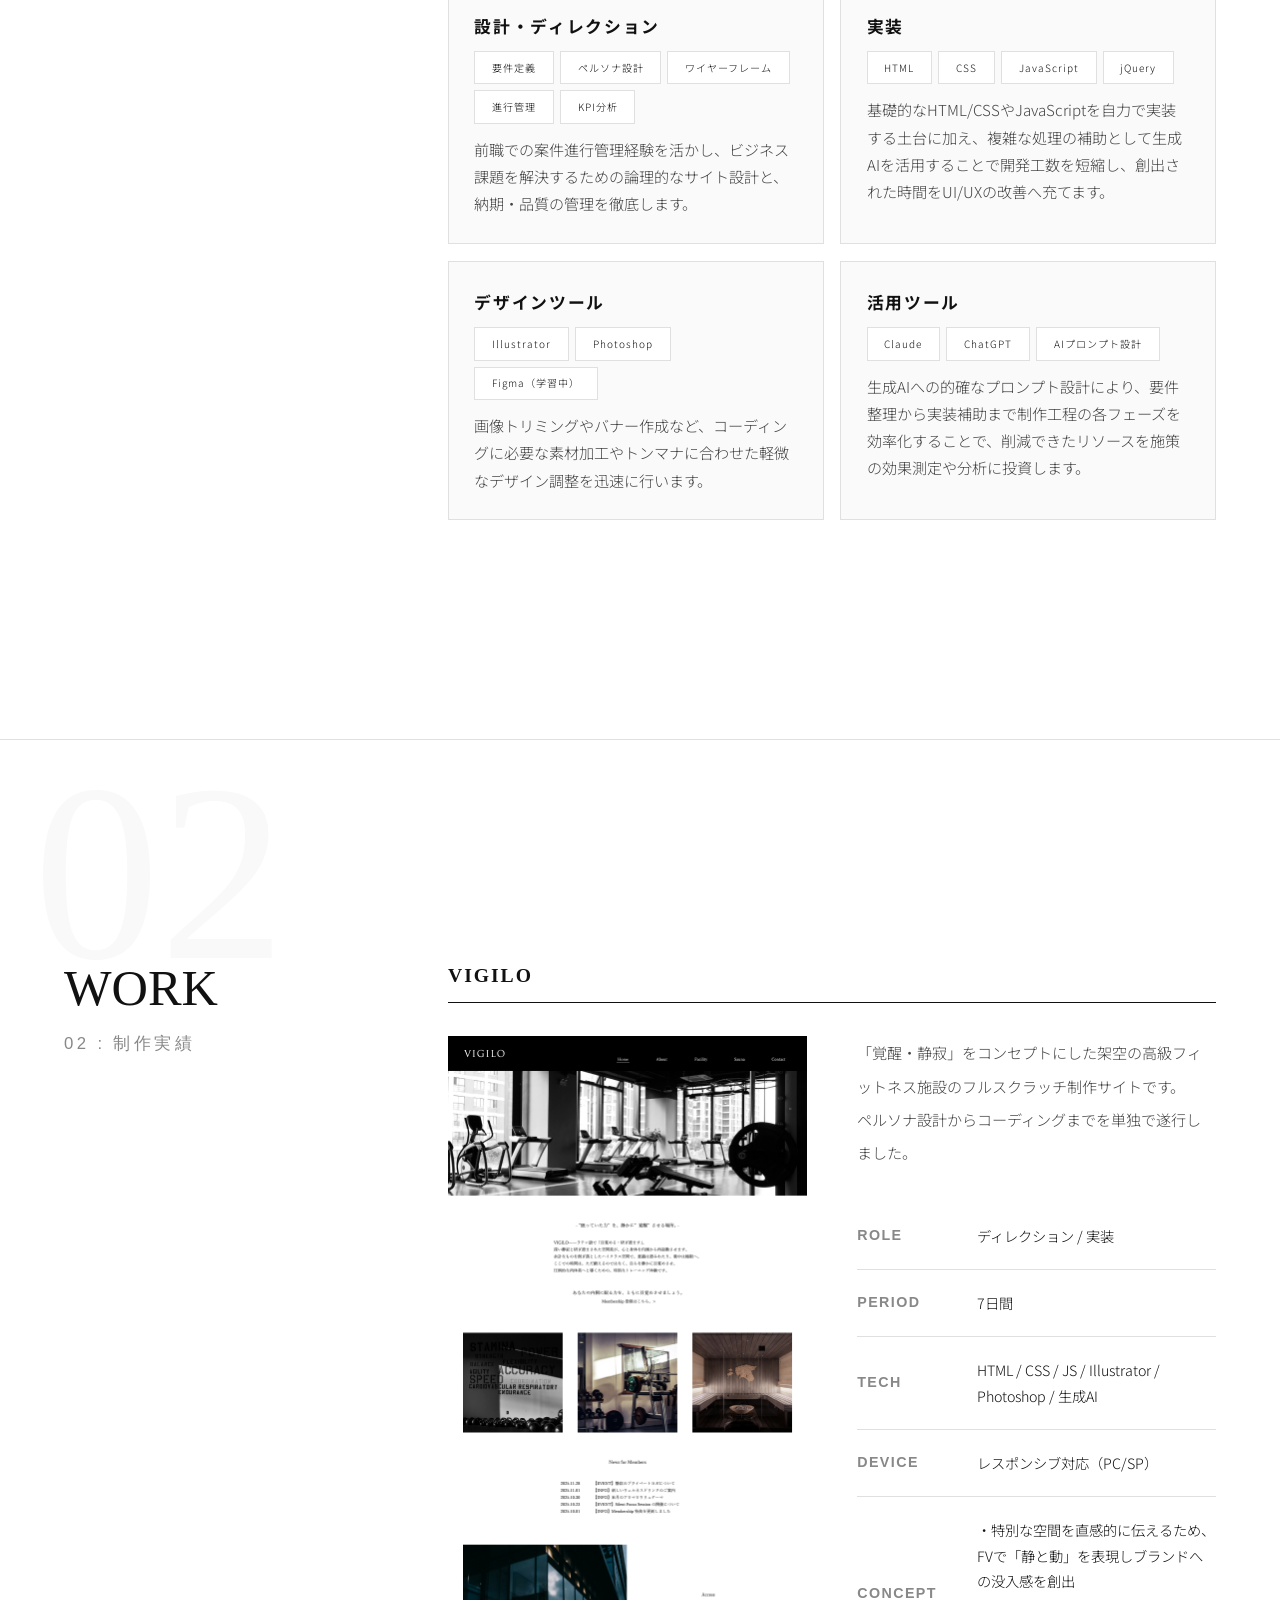
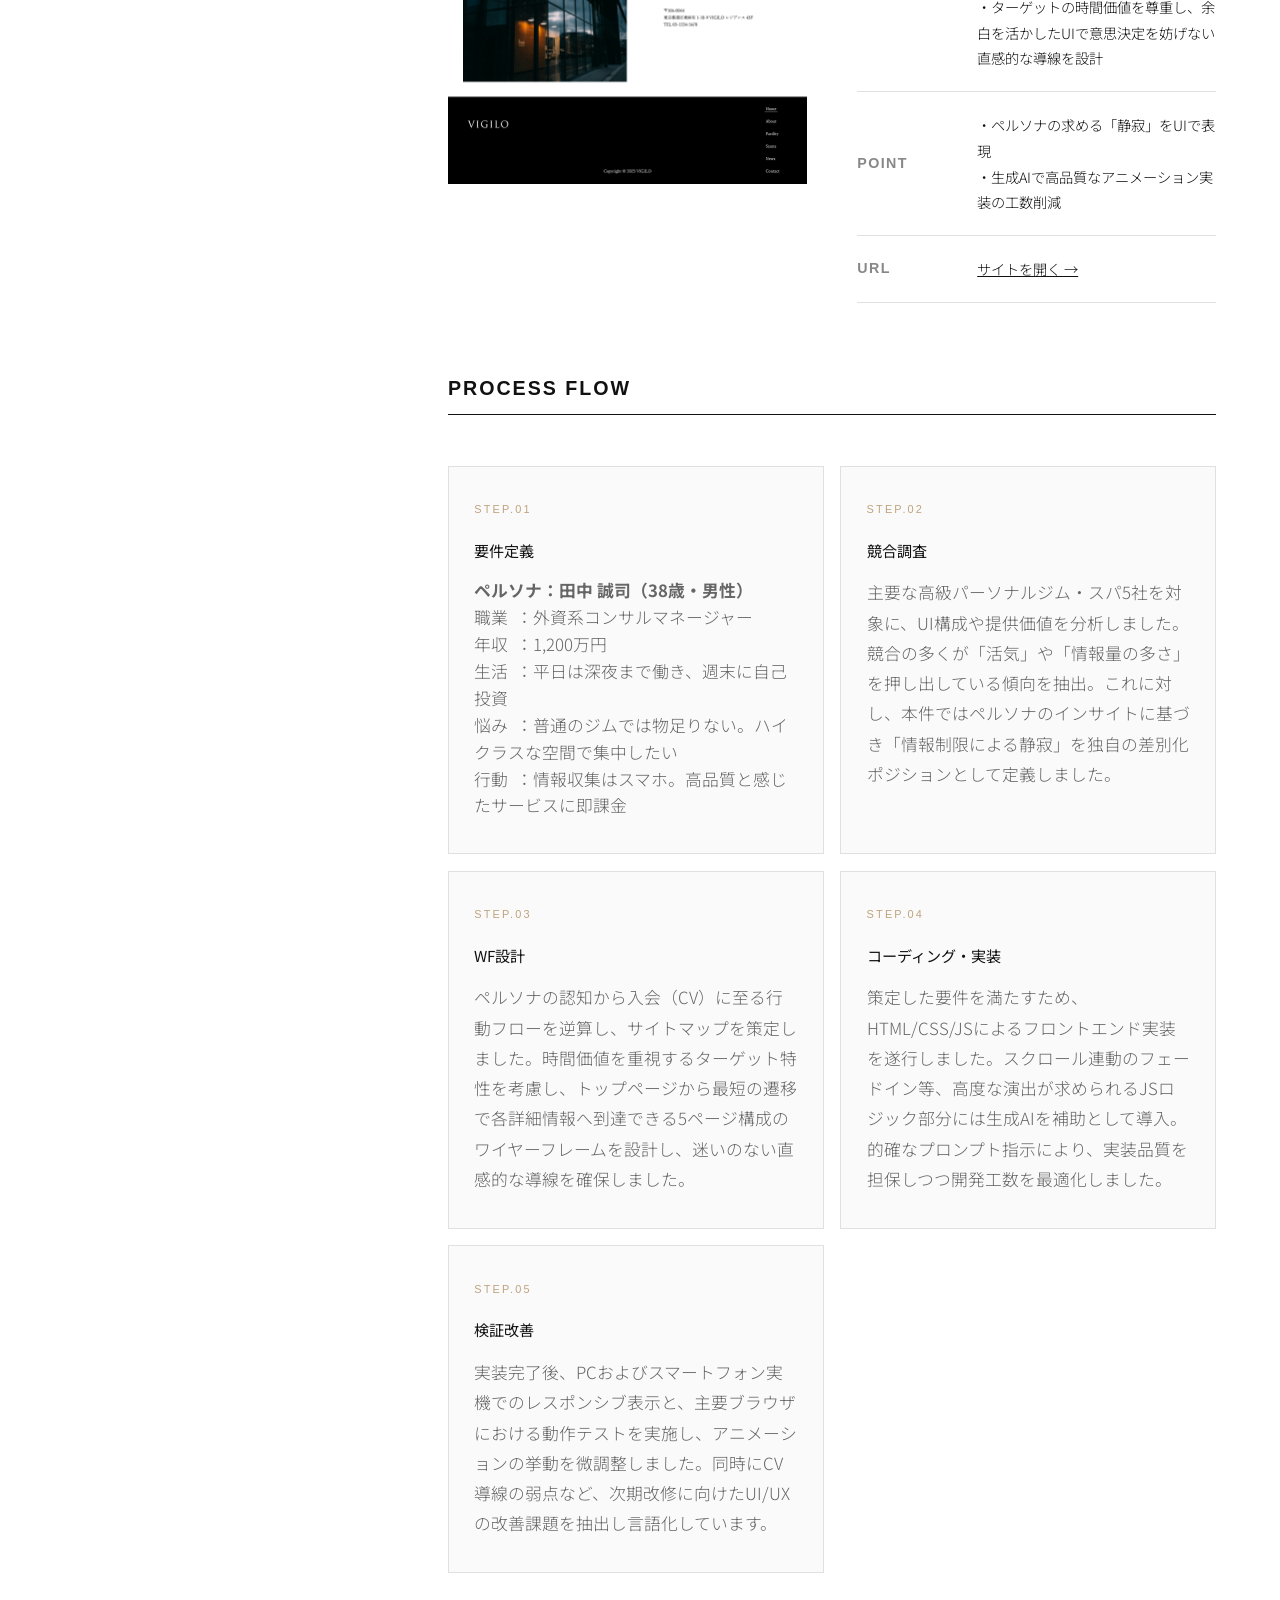
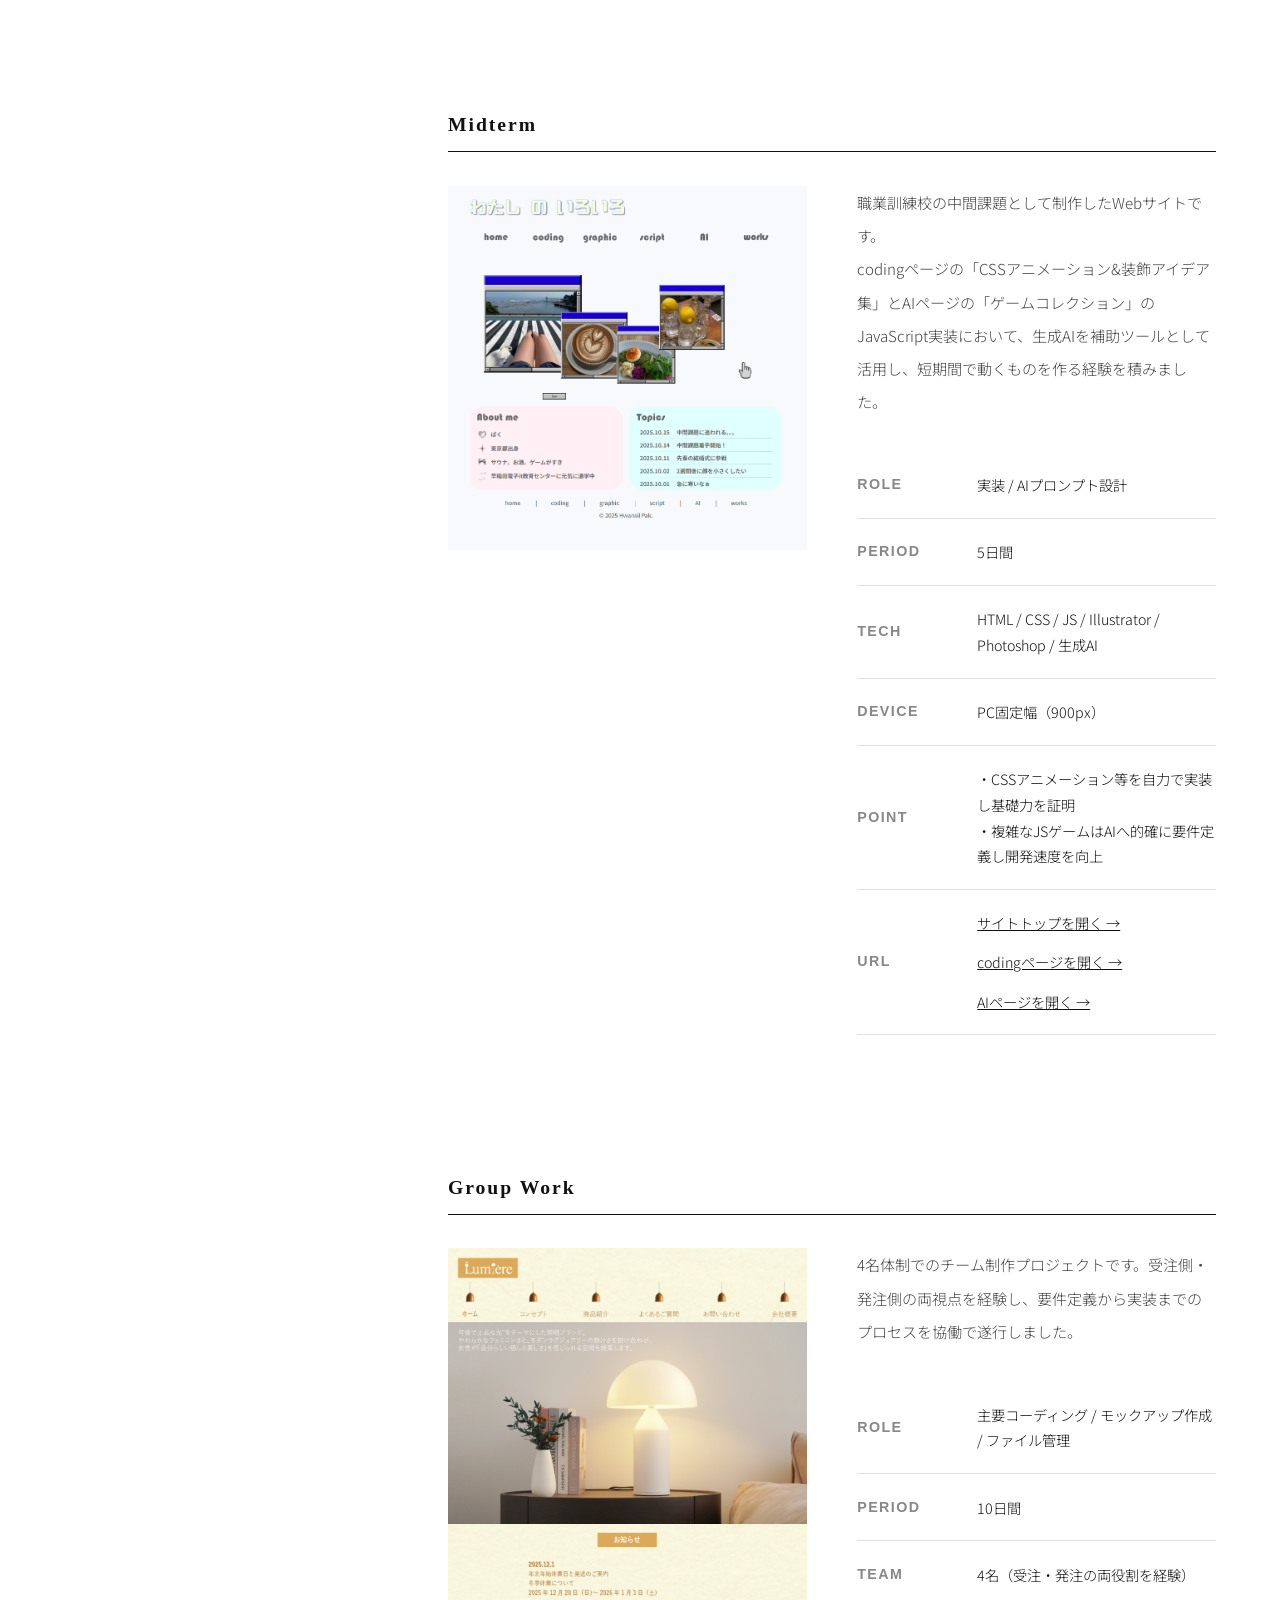
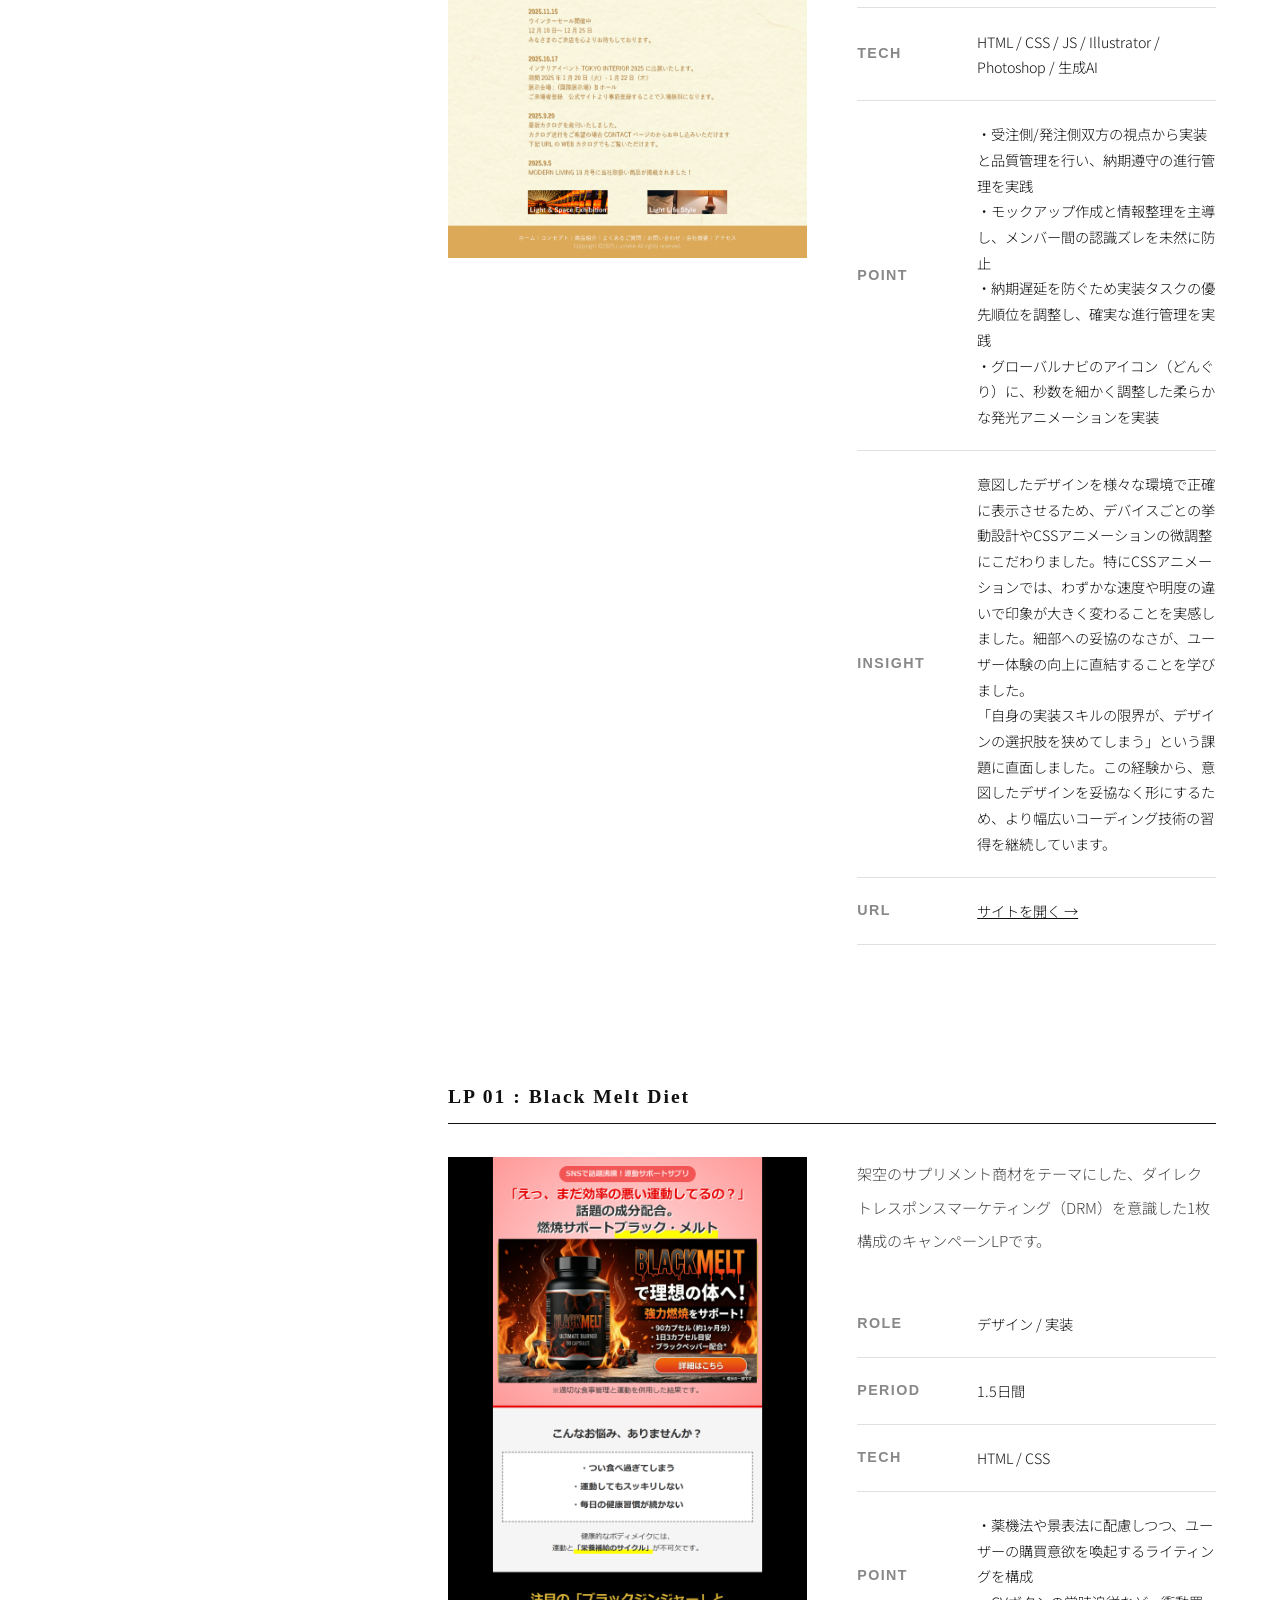
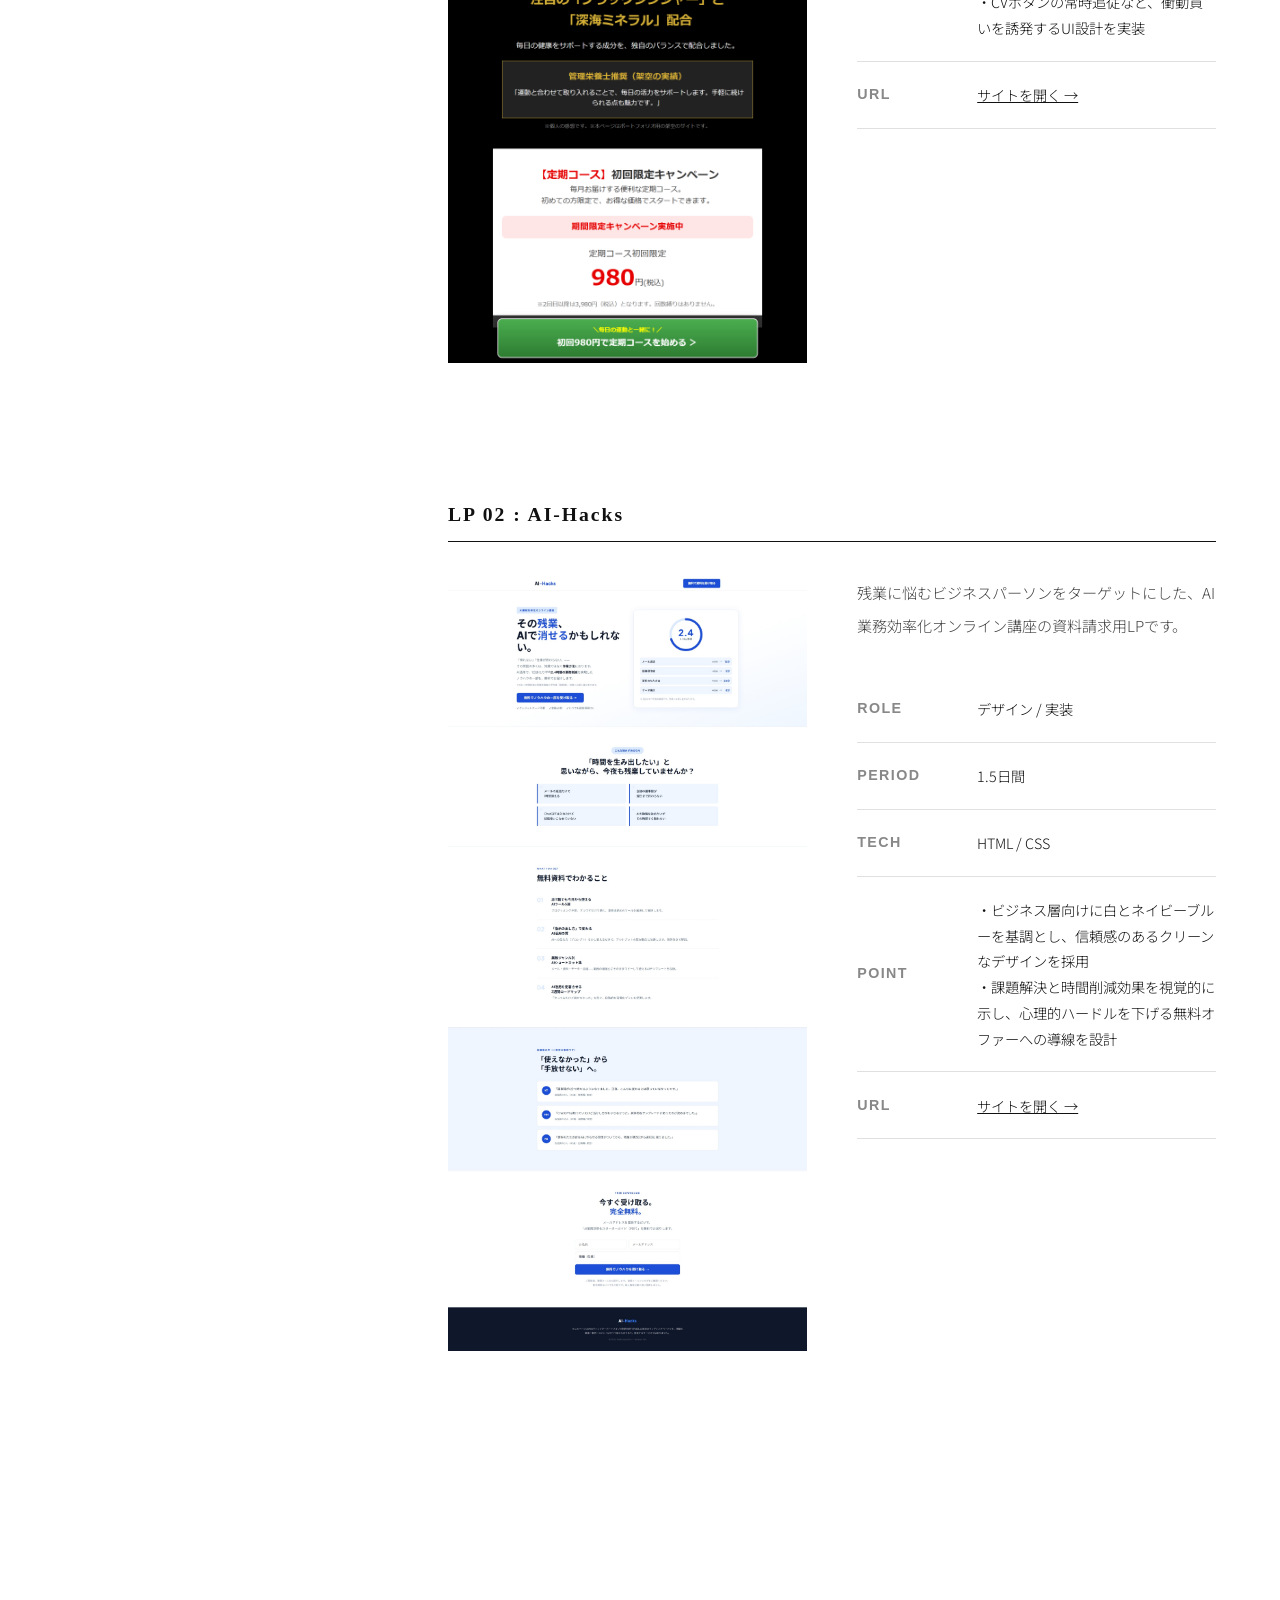
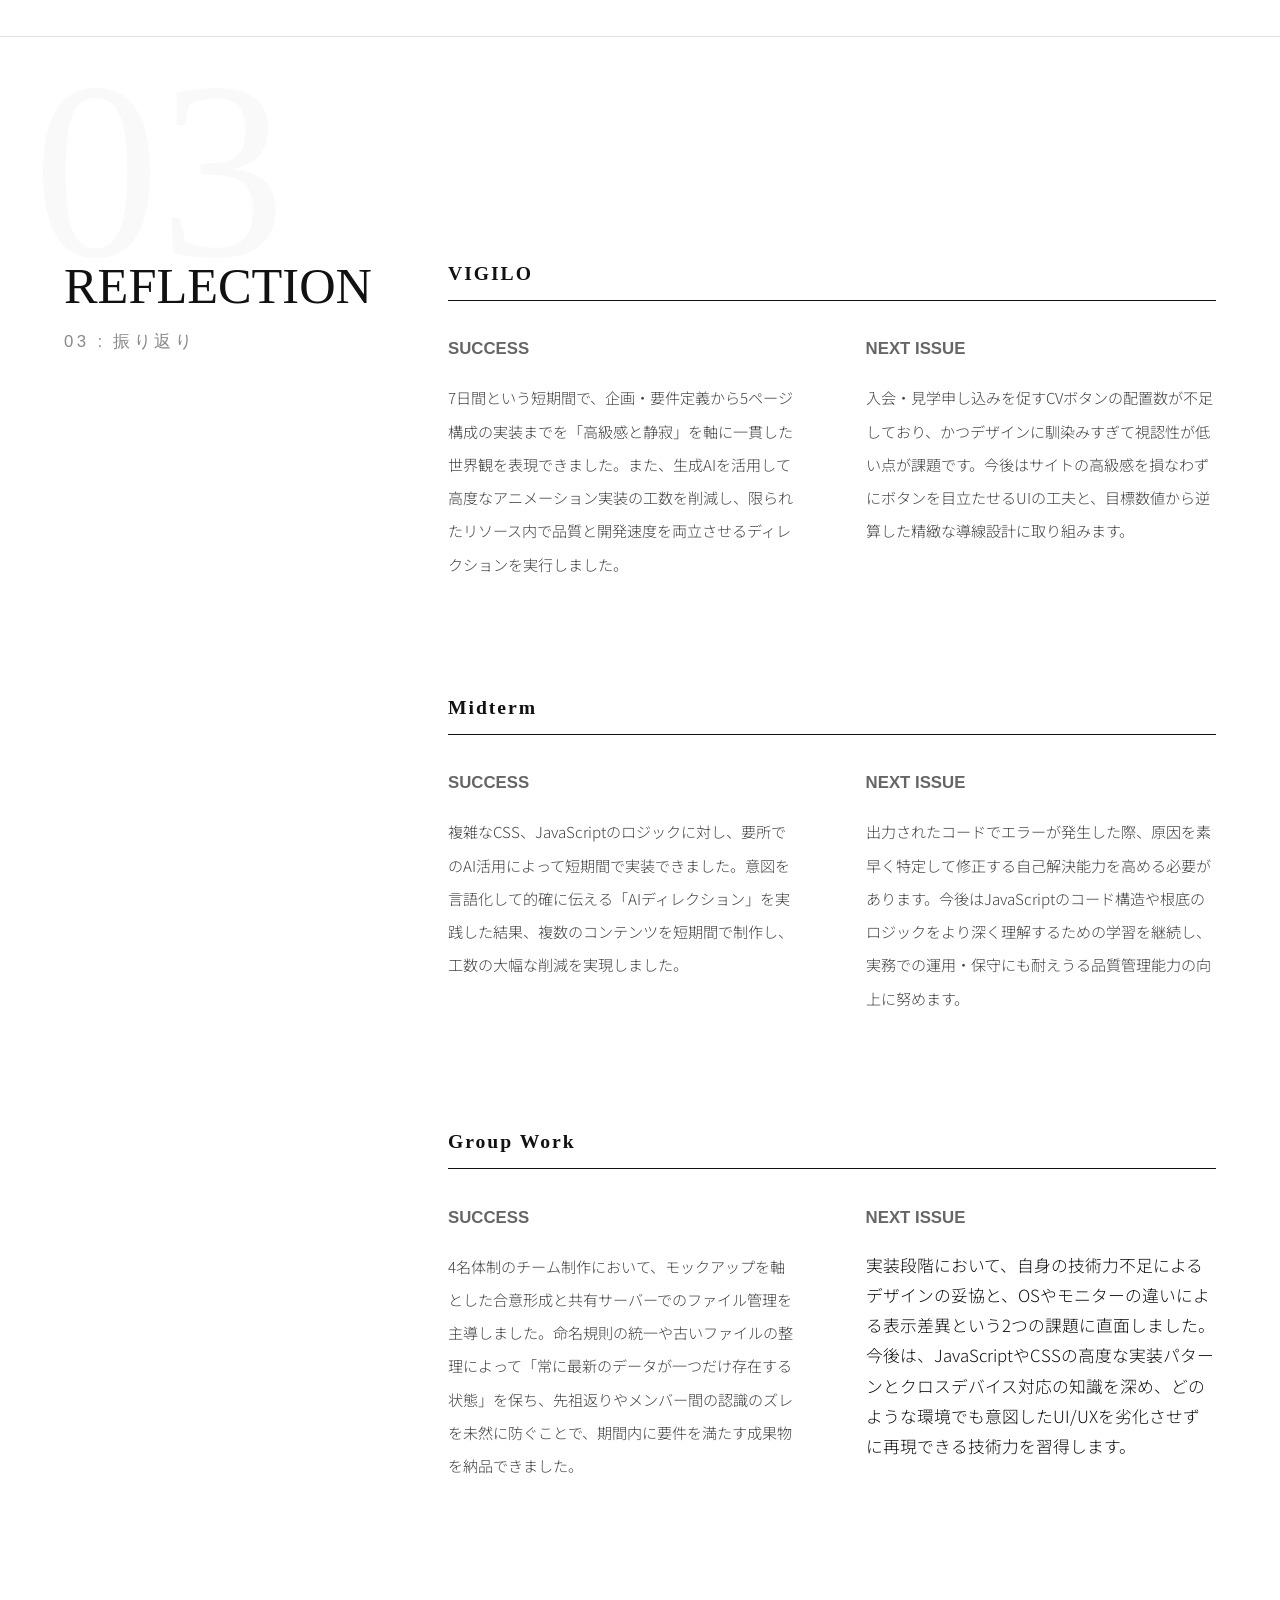
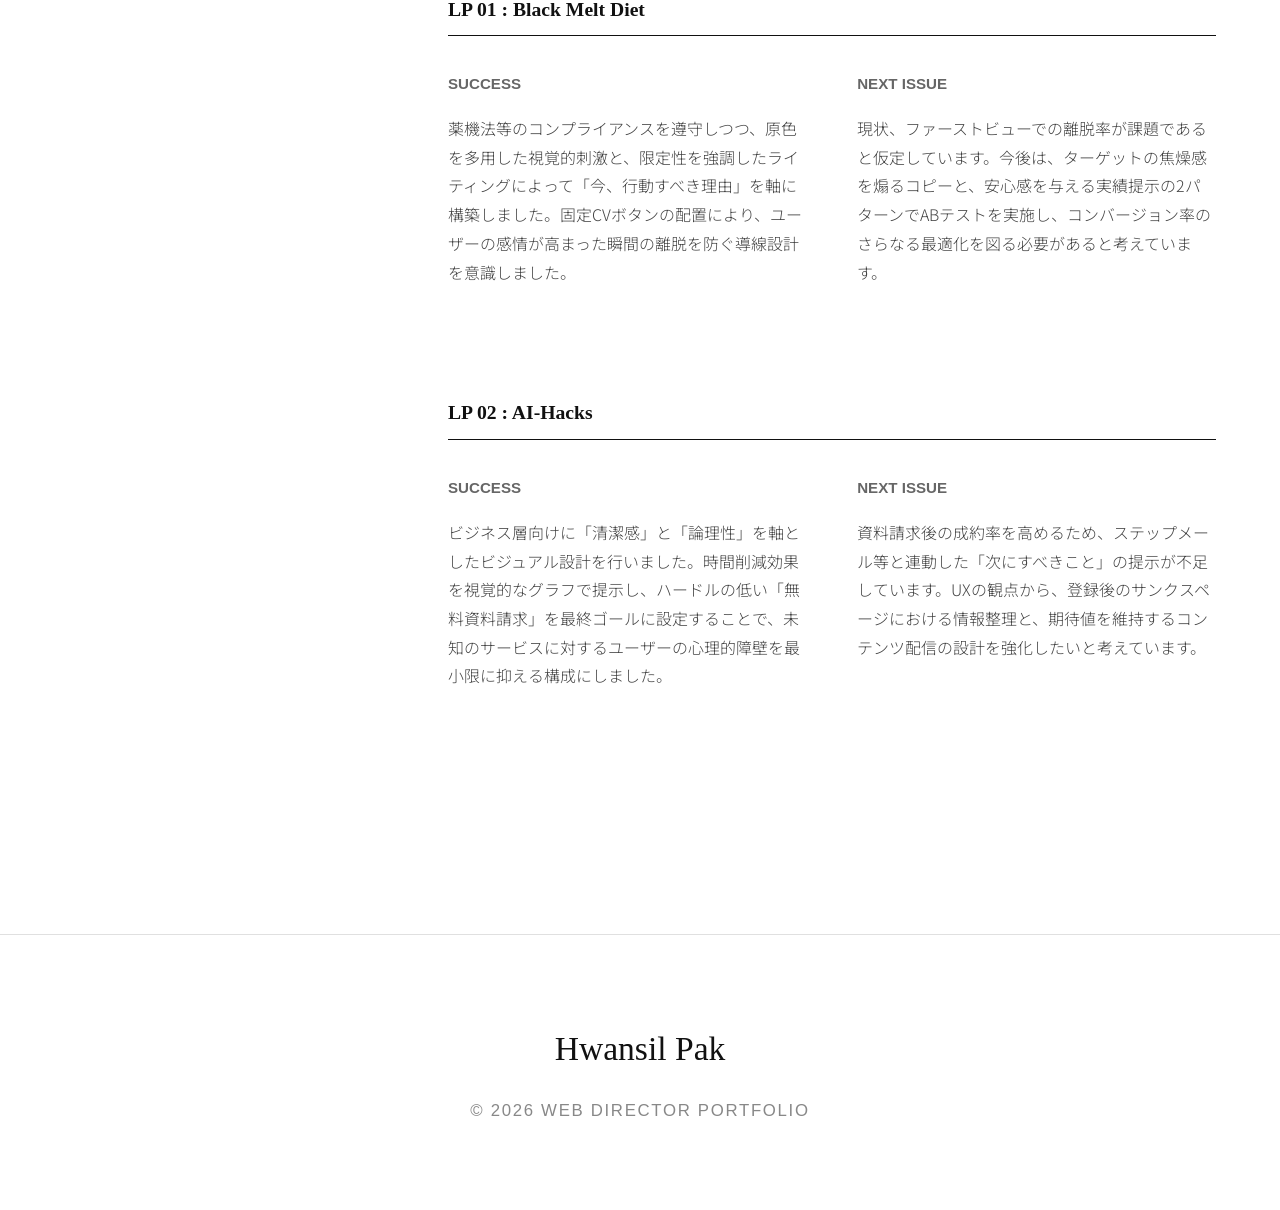
==== commit 9ff2e630: "Update index.html" ====
--- a/index.html
+++ b/index.html
@@ -59,10 +59,10 @@
     <div>
       <div style="margin-bottom: 4rem;">
         <p class="phil-text">
-          大学卒業後、ドコモ・サポート株式会社 営業統括部にて大手ポイントサービス導入企業に対し、<br>
+          大学卒業後、大手通信系企業 営業統括部にて大手ポイントサービス導入企業に対し、<br>
           カスタマーサクセス、既存顧客の運用サポートおよびWebキャンペーン施策の進行管理に従事。<br>
           年間予算1,000万円規模のクライアントを複数担当し、施策の企画立案から構成案作成、入稿、数値分析までを一気通貫で支援しました。<br>
-          その後、株式会社シンクにてデジタルプロモーションのディレクター職を経験。<br>
+          その後、Webプロモーション制作会社にてディレクター職を経験。<br>
           5,000名規模のキャンペーンを複数担当し、代理店との折衝や複雑なスケジュール管理、事務局対応を主導しました。<br>
           特にSNS運用ではインプレッション数120%増、獲得単価45円での新規獲得2,500名を達成しています。<br>
           企画から実装までを形にするプロセスに強く惹かれ、Webディレクターとして事業課題の解決に貢献したいと考え、転身を決意しました。<br>
